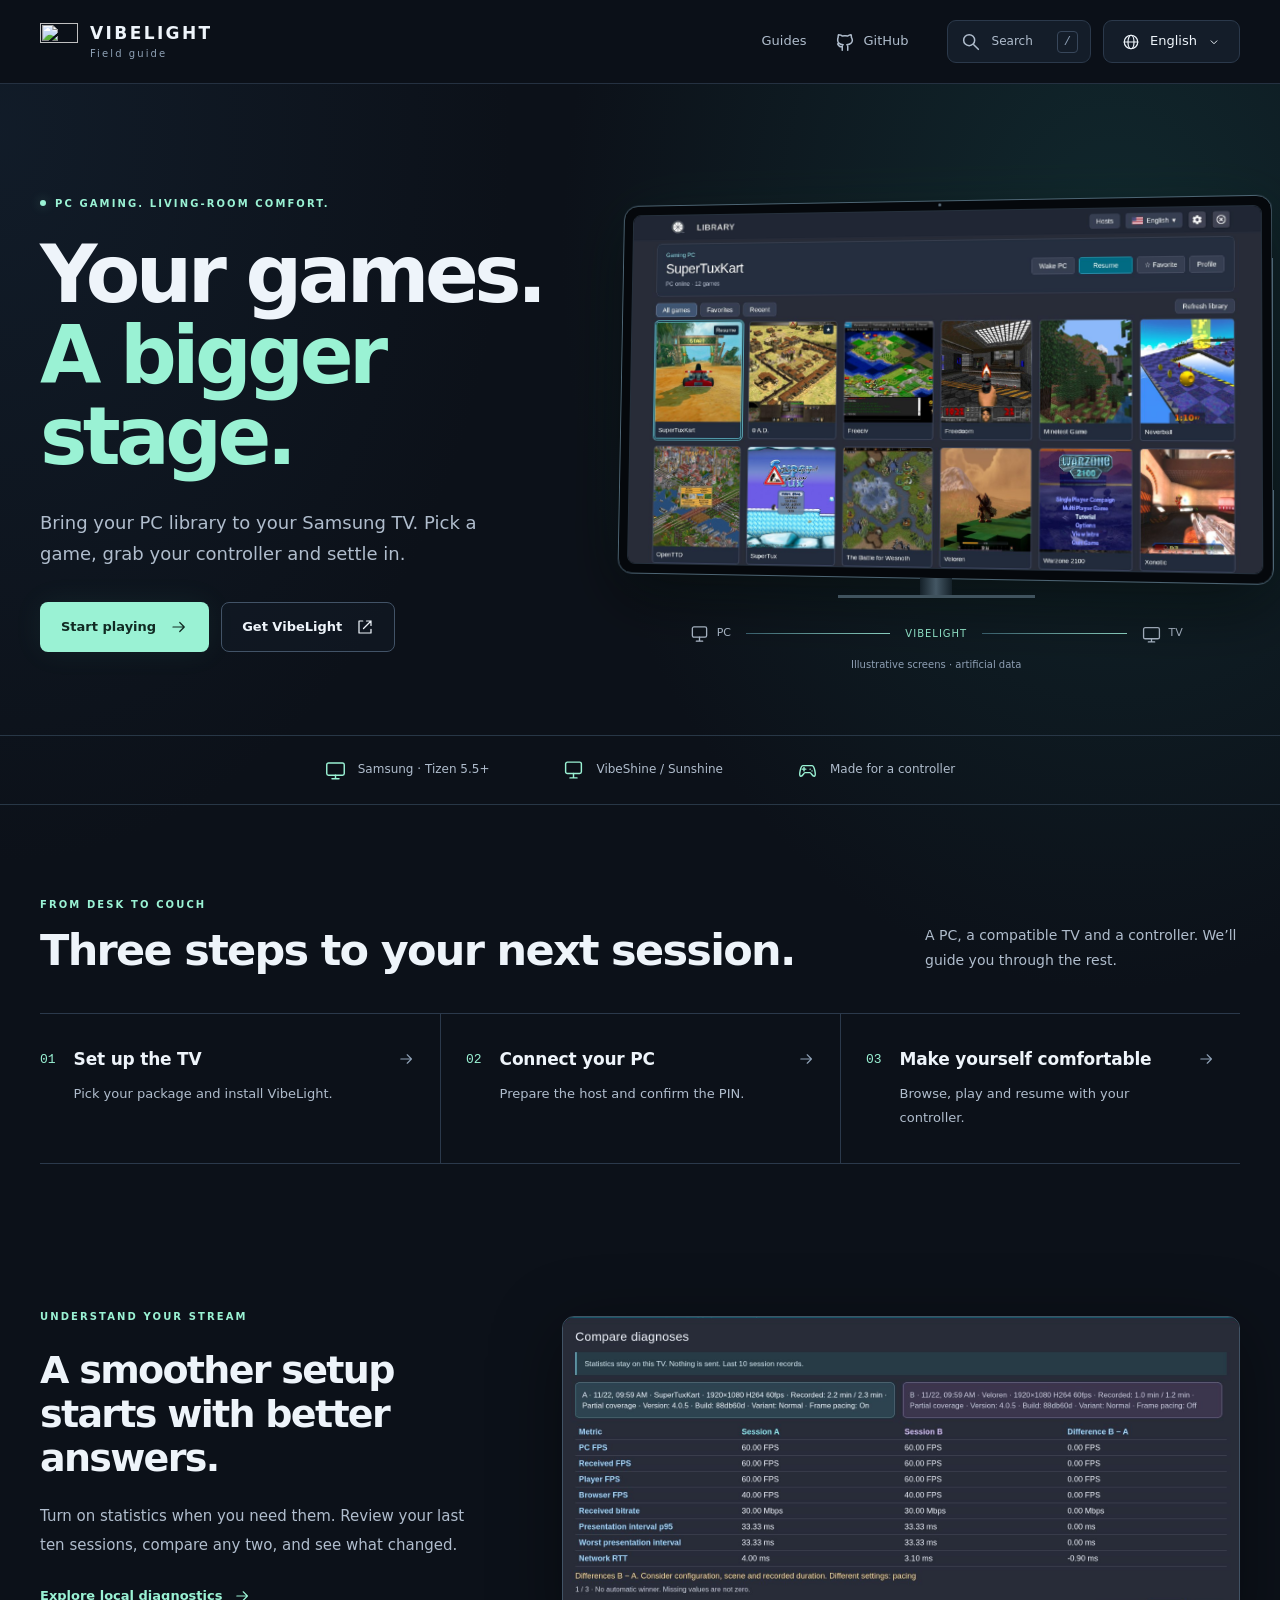
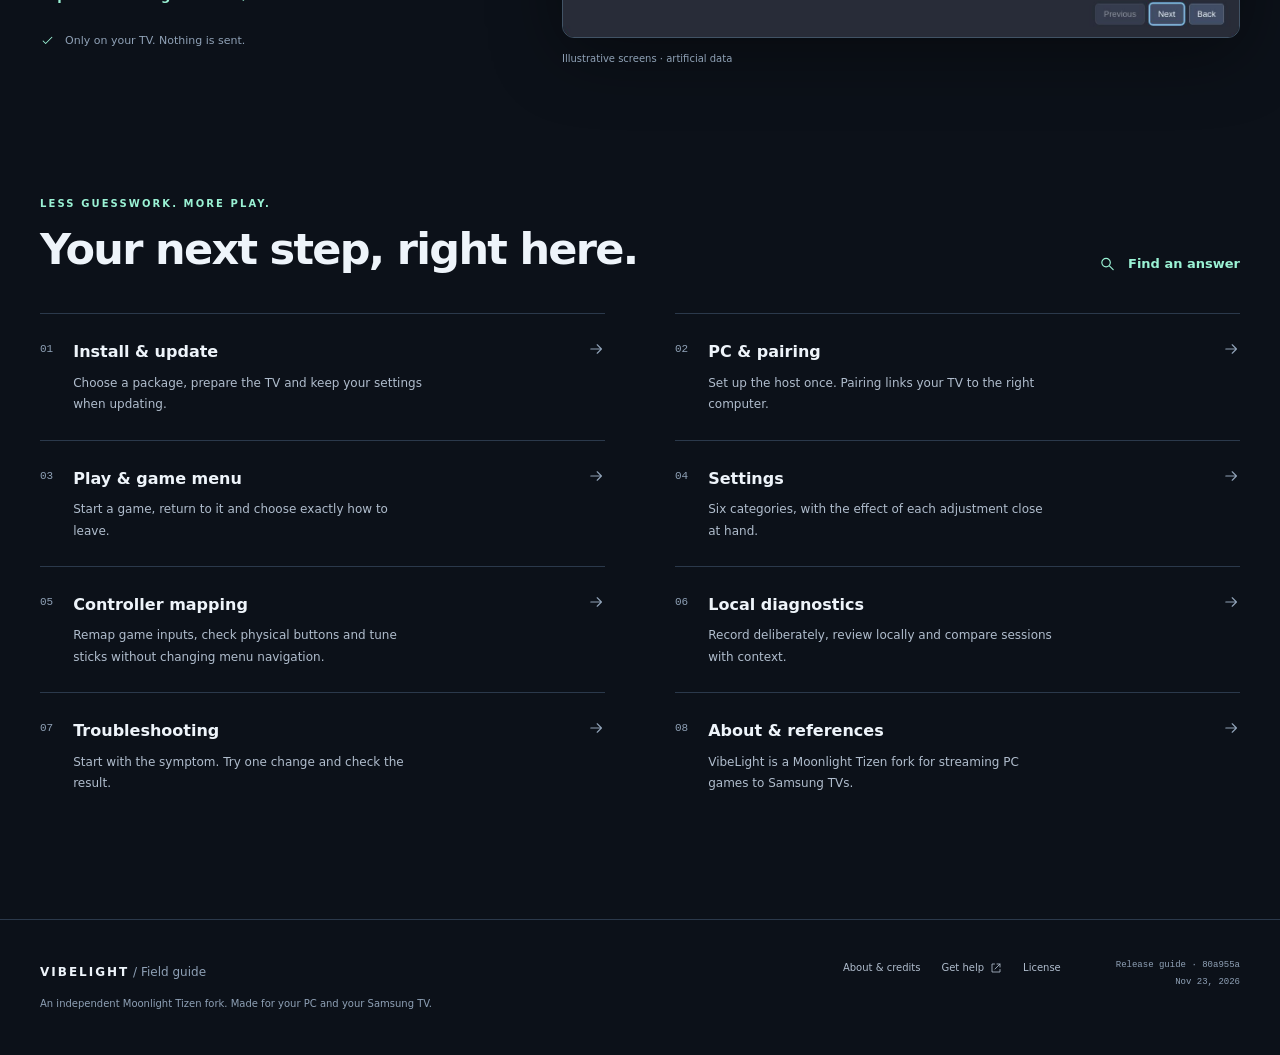
==== docs/index.html @ d56bb4a8 "Document resume after a drop and the library search for 4.0.7 Changelog, release notes (five bullets" ====
<!doctype html>
<html lang="en" data-locale="en" data-root="./">
<head>
<meta charset="utf-8"><meta name="viewport" content="width=device-width,initial-scale=1">
<title>VibeLight — PC games. A bigger stage.</title><meta name="description" content="Bring your PC games to your Samsung TV. Visual setup, settings and local diagnostics guides in English, Portuguese and Spanish.">
<meta name="theme-color" content="#0c1119"><meta property="og:type" content="website"><meta property="og:title" content="VibeLight — PC games. A bigger stage."><meta property="og:description" content="Bring your PC games to your Samsung TV. Visual setup, settings and local diagnostics guides in English, Portuguese and Spanish.">
<link rel="alternate" hreflang="en" href="./index.html"><link rel="alternate" hreflang="pt-BR" href="./pt-br/index.html"><link rel="alternate" hreflang="es" href="./es/index.html">
<link rel="icon" type="image/svg+xml" href="./images/vibelight-code-mark.svg"><link rel="stylesheet" href="./assets/guide.css">
<script defer src="./assets/guide-core.js"></script><script defer src="./assets/guide.js"></script>
</head>
<body>
<svg class="symbols" aria-hidden="true" xmlns="http://www.w3.org/2000/svg"><defs><symbol id="icon-arrow" viewBox="0 0 24 24"><path d="M4 12h15m-6-6 6 6-6 6"/></symbol><symbol id="icon-external" viewBox="0 0 24 24"><path d="M14 4h6v6m0-6L10 14M9 4H4v16h16v-5"/></symbol><symbol id="icon-search" viewBox="0 0 24 24"><circle cx="10" cy="10" r="6"/><path d="m15 15 5 5"/></symbol><symbol id="icon-globe" viewBox="0 0 24 24"><circle cx="12" cy="12" r="9"/><ellipse cx="12" cy="12" rx="4" ry="9"/><path d="M3 12h18"/></symbol><symbol id="icon-chevron" viewBox="0 0 24 24"><path d="m7 10 5 5 5-5"/></symbol><symbol id="icon-close" viewBox="0 0 24 24"><path d="m6 6 12 12M18 6 6 18"/></symbol><symbol id="icon-check" viewBox="0 0 24 24"><path d="m5 12 4 4L19 6"/></symbol><symbol id="icon-pc" viewBox="0 0 24 24"><rect x="3" y="3" width="18" height="13" rx="2"/><path d="M8 21h8m-4-5v5"/></symbol><symbol id="icon-controller" viewBox="0 0 24 24"><path d="M7 7h10c3 0 5 11 3 12-2 1-4-4-5-4H9c-1 0-3 5-5 4-2-1 0-12 3-12Z"/><path d="M6 11h4m-2-2v4m7-2h.1m2 2h.1"/></symbol><symbol id="icon-tv" viewBox="0 0 24 24"><rect x="2" y="4" width="20" height="14" rx="2"/><path d="M8 22h8m-4-4v4"/></symbol><symbol id="icon-chart" viewBox="0 0 24 24"><path d="M4 3v17h17M8 15l4-5 4 3 4-8"/></symbol><symbol id="icon-book" viewBox="0 0 24 24"><path d="M12 5v15M3 4c4-1 6 0 9 2 3-2 5-3 9-2v15c-4-1-6 0-9 2-3-2-5-3-9-2Z"/></symbol><symbol id="icon-github" viewBox="0 0 24 24"><path d="M9 21v-4c-3 1-4-1-5-3M15 21v-4c0-1-.3-2-1-2 4-.5 6-2 6-5 0-1-.4-2-1-3 0-1 0-2-.5-3-2 0-3 1-3.5 1.5-2-.5-4-.5-6 0C8 4 7 4 5 4c-.5 1-.5 2-.5 3C4 8 4 9 4 10c0 3 2 4.5 6 5-1 0-1 1-1 2"/></symbol></defs></svg><a class="skip-link" href="#content">Skip to content</a>
<header class="site-header"><div class="header-inner"><a class="brand" href="#home" aria-label="VibeLight · Home"><img src="./images/vibelight-code-mark.svg" width="38" height="38" alt=""><span>VIBELIGHT<small>Field guide</small></span></a><nav class="header-nav" aria-label="Main navigation"><a href="#install">Guides</a><a href="https://github.com/samirmartins/vibelight-tizen"><svg class="icon " aria-hidden="true"><use href="#icon-github"></use></svg>GitHub</a></nav><div class="header-tools"><button class="search-trigger" type="button" aria-label="Find an answer" aria-haspopup="dialog" aria-controls="search-dialog"><svg class="icon " aria-hidden="true"><use href="#icon-search"></use></svg><span>Search</span><kbd>/</kbd></button><details class="language-picker"><summary aria-label="Language: English"><svg class="icon " aria-hidden="true"><use href="#icon-globe"></use></svg><span>English</span><svg class="icon " aria-hidden="true"><use href="#icon-chevron"></use></svg></summary><nav aria-label="Language"><a href="./index.html?lang=en#home" data-language="en" lang="en" hreflang="en" aria-current="true"><span class="language-code">EN</span><span>English</span><svg class="icon " aria-hidden="true"><use href="#icon-check"></use></svg></a><a href="./pt-br/index.html?lang=pt-br#home" data-language="pt-br" lang="pt-BR" hreflang="pt-BR"><span class="language-code">PT-BR</span><span>Português (Brasil)</span></a><a href="./es/index.html?lang=es#home" data-language="es" lang="es" hreflang="es"><span class="language-code">ES</span><span>Español</span></a></nav></details></div></div></header>
<main id="content" tabindex="-1"><article id="home" class="landing" data-page data-label="Home"><section class="hero"><div class="hero-copy"><p class="eyebrow"><span class="status-dot"></span>PC GAMING. LIVING-ROOM COMFORT.</p><h1>Your games.<br><em>A bigger stage.</em></h1><p class="hero-lead">Bring your PC library to your Samsung TV. Pick a game, grab your controller and settle in.</p><div class="hero-actions"><a class="button primary" href="#install">Start playing<svg class="icon " aria-hidden="true"><use href="#icon-arrow"></use></svg></a><a class="button secondary" href="https://github.com/samirmartins/vibelight-tizen/releases/latest">Get VibeLight<svg class="icon " aria-hidden="true"><use href="#icon-external"></use></svg></a></div></div><figure class="hero-visual"><div class="tv-frame"><div class="tv-camera"></div><img src="./images/guide/en-library.jpg" width="1920" height="1080" fetchpriority="high" alt="VibeLight game library on a Samsung-style TV, with open-source games and artificial PC data."></div><div class="tv-stand"></div><div class="signal-path"><span><svg class="icon " aria-hidden="true"><use href="#icon-pc"></use></svg>PC</span><span class="signal-line"></span><span class="signal-app">VibeLight</span><span class="signal-line"></span><span><svg class="icon " aria-hidden="true"><use href="#icon-tv"></use></svg>TV</span></div><figcaption>Illustrative screens · artificial data</figcaption></figure></section><div class="compatibility-strip"><span><svg class="icon " aria-hidden="true"><use href="#icon-tv"></use></svg>Samsung · Tizen 5.5+</span><span><svg class="icon " aria-hidden="true"><use href="#icon-pc"></use></svg>VibeShine / Sunshine</span><span><svg class="icon " aria-hidden="true"><use href="#icon-controller"></use></svg>Made for a controller</span></div><section class="getting-started"><div class="section-heading"><div><p class="eyebrow">FROM DESK TO COUCH</p><h2>Three steps to your next session.</h2></div><p>A PC, a compatible TV and a controller. We’ll guide you through the rest.</p></div><div class="setup-steps"><a href="#install"><span class="big-no">01</span><div><h3>Set up the TV</h3><p>Pick your package and install VibeLight.</p></div><svg class="icon " aria-hidden="true"><use href="#icon-arrow"></use></svg></a><a href="#pair"><span class="big-no">02</span><div><h3>Connect your PC</h3><p>Prepare the host and confirm the PIN.</p></div><svg class="icon " aria-hidden="true"><use href="#icon-arrow"></use></svg></a><a href="#play"><span class="big-no">03</span><div><h3>Make yourself comfortable</h3><p>Browse, play and resume with your controller.</p></div><svg class="icon " aria-hidden="true"><use href="#icon-arrow"></use></svg></a></div></section><section class="diagnostics-feature"><div class="feature-copy"><p class="eyebrow">UNDERSTAND YOUR STREAM</p><h2>A smoother setup starts with better answers.</h2><p>Turn on statistics when you need them. Review your last ten sessions, compare any two, and see what changed.</p><a class="text-link" href="#diagnostics">Explore local diagnostics<svg class="icon " aria-hidden="true"><use href="#icon-arrow"></use></svg></a><p class="privacy-note"><svg class="icon " aria-hidden="true"><use href="#icon-check"></use></svg>Only on your TV. Nothing is sent.</p></div><figure><div class="feature-window"><img src="./images/guide/en-comparison.jpg" width="1540" height="728" loading="lazy" alt="Two artificial session records compared side by side in VibeLight."></div><figcaption>Illustrative screens · artificial data</figcaption></figure></section><section class="guide-directory"><div class="section-heading"><div><p class="eyebrow">LESS GUESSWORK. MORE PLAY.</p><h2>Your next step, right here.</h2></div><button class="text-link search-trigger" type="button"><svg class="icon " aria-hidden="true"><use href="#icon-search"></use></svg>Find an answer</button></div><div class="directory-grid"><a href="#install"><span>01</span><div><h3>Install &amp; update</h3><p>Choose a package, prepare the TV and keep your settings when updating.</p></div><svg class="icon " aria-hidden="true"><use href="#icon-arrow"></use></svg></a><a href="#pair"><span>02</span><div><h3>PC &amp; pairing</h3><p>Set up the host once. Pairing links your TV to the right computer.</p></div><svg class="icon " aria-hidden="true"><use href="#icon-arrow"></use></svg></a><a href="#play"><span>03</span><div><h3>Play &amp; game menu</h3><p>Start a game, return to it and choose exactly how to leave.</p></div><svg class="icon " aria-hidden="true"><use href="#icon-arrow"></use></svg></a><a href="#settings"><span>04</span><div><h3>Settings</h3><p>Six categories, with the effect of each adjustment close at hand.</p></div><svg class="icon " aria-hidden="true"><use href="#icon-arrow"></use></svg></a><a href="#controller-mapping"><span>05</span><div><h3>Controller mapping</h3><p>Remap game inputs, check physical buttons and tune sticks without changing menu navigation.</p></div><svg class="icon " aria-hidden="true"><use href="#icon-arrow"></use></svg></a><a href="#diagnostics"><span>06</span><div><h3>Local diagnostics</h3><p>Record deliberately, review locally and compare sessions with context.</p></div><svg class="icon " aria-hidden="true"><use href="#icon-arrow"></use></svg></a><a href="#troubleshooting"><span>07</span><div><h3>Troubleshooting</h3><p>Start with the symptom. Try one change and check the result.</p></div><svg class="icon " aria-hidden="true"><use href="#icon-arrow"></use></svg></a><a href="#about"><span>08</span><div><h3>About &amp; references</h3><p>VibeLight is a Moonlight Tizen fork for streaming PC games to Samsung TVs.</p></div><svg class="icon " aria-hidden="true"><use href="#icon-arrow"></use></svg></a></div></section></article>
<div class="guide-layout" id="guide-layout"><aside class="guide-sidebar"><a class="back-home" href="#home">← Home</a><p class="nav-label">Guides</p><nav aria-label="Guide chapters"><a href="#install" data-guide-link><span>01</span>Install &amp; update<svg class="icon " aria-hidden="true"><use href="#icon-arrow"></use></svg></a><a href="#pair" data-guide-link><span>02</span>PC &amp; pairing<svg class="icon " aria-hidden="true"><use href="#icon-arrow"></use></svg></a><a href="#play" data-guide-link><span>03</span>Play &amp; game menu<svg class="icon " aria-hidden="true"><use href="#icon-arrow"></use></svg></a><a href="#settings" data-guide-link><span>04</span>Settings<svg class="icon " aria-hidden="true"><use href="#icon-arrow"></use></svg></a><a href="#controller-mapping" data-guide-link><span>05</span>Controller mapping<svg class="icon " aria-hidden="true"><use href="#icon-arrow"></use></svg></a><a href="#diagnostics" data-guide-link><span>06</span>Local diagnostics<svg class="icon " aria-hidden="true"><use href="#icon-arrow"></use></svg></a><a href="#troubleshooting" data-guide-link><span>07</span>Troubleshooting<svg class="icon " aria-hidden="true"><use href="#icon-arrow"></use></svg></a><a href="#about" data-guide-link><span>08</span>About &amp; references<svg class="icon " aria-hidden="true"><use href="#icon-arrow"></use></svg></a></nav><div class="sidebar-note"><svg class="icon " aria-hidden="true"><use href="#icon-book"></use></svg><p>Short steps. Clear choices. Back to your game.</p></div></aside><div class="guide-content"><div class="guide-meta"><span class="preview-tag">v4.0.7 guide</span><span>Available release <a href="https://github.com/samirmartins/vibelight-tizen/releases/tag/v4.0.7">v4.0.7</a></span><span>Reviewed <time datetime="2026-11-23">Nov 23, 2026</time></span></div><p class="guide-version-note">This guide covers v4.0.7, including the settings, per-game statistics and ten-session history.</p><details class="mobile-contents"><summary>Browse the guides<svg class="icon " aria-hidden="true"><use href="#icon-chevron"></use></svg></summary><nav aria-label="Guide chapters"><a href="#install" data-guide-link><span>01</span>Install &amp; update<svg class="icon " aria-hidden="true"><use href="#icon-arrow"></use></svg></a><a href="#pair" data-guide-link><span>02</span>PC &amp; pairing<svg class="icon " aria-hidden="true"><use href="#icon-arrow"></use></svg></a><a href="#play" data-guide-link><span>03</span>Play &amp; game menu<svg class="icon " aria-hidden="true"><use href="#icon-arrow"></use></svg></a><a href="#settings" data-guide-link><span>04</span>Settings<svg class="icon " aria-hidden="true"><use href="#icon-arrow"></use></svg></a><a href="#controller-mapping" data-guide-link><span>05</span>Controller mapping<svg class="icon " aria-hidden="true"><use href="#icon-arrow"></use></svg></a><a href="#diagnostics" data-guide-link><span>06</span>Local diagnostics<svg class="icon " aria-hidden="true"><use href="#icon-arrow"></use></svg></a><a href="#troubleshooting" data-guide-link><span>07</span>Troubleshooting<svg class="icon " aria-hidden="true"><use href="#icon-arrow"></use></svg></a><a href="#about" data-guide-link><span>08</span>About &amp; references<svg class="icon " aria-hidden="true"><use href="#icon-arrow"></use></svg></a></nav></details><article id="install" data-page data-label="Install &amp; update"><div class="article-heading"><p class="eyebrow">01 / INSTALL &amp; UPDATE</p><h1>Your first game starts here.</h1><p class="article-lead">Choose a package, prepare the TV and keep your settings when updating.</p></div><section id="requirements" data-search data-keywords=""><h2>A quick equipment check<a class="heading-anchor" href="#requirements" aria-label="Link to this section">#</a></h2><p>You need a Samsung TV with Tizen 5.5 or later, a compatible controller and a PC running VibeShine or Sunshine. Use the same local network for initial setup.</p><div class="callout"><svg class="icon " aria-hidden="true"><use href="#icon-check"></use></svg><p>Start with 1080p · 60 FPS · H.264 · 30 Mbps. Adjust to your TV and connection.</p></div></section><section id="choose-package" data-search data-keywords=""><h2>Normal or ForceGM?<a class="heading-anchor" href="#choose-package" aria-label="Link to this section">#</a></h2><p>Start with Normal. Both packages run the same code and update the same installation; ForceGM changes the TV panel Game Mode request, not streaming quality.</p><div class="option-cards"><div><span class="option-index">01</span><h3>Normal · start here</h3><p>Use this for your first installation and whenever playback and controls already feel good. It leaves the panel mode to the TV; you can enable Game Mode manually if your TV offers it.</p></div><div><span class="option-index">02</span><h3>ForceGM · try if needed</h3><p>Try this if Normal feels delayed and the TV does not let you enable panel Game Mode for the app. It requests that mode; some TVs or firmware may ignore it. If it causes trouble or brings no benefit, return to Normal.</p></div></div><div class="callout"><svg class="icon " aria-hidden="true"><use href="#icon-check"></use></svg><p>ForceGM does not enable the separate ultra-low video latency setting. Leave that setting off for your first test.</p></div><div class="source-links"><a href="#video-latency">Understand ultra-low video latency<svg class="icon " aria-hidden="true"><use href="#icon-arrow"></use></svg></a></div></section><section id="install-tv" data-search data-keywords=""><h2>Install on your Samsung TV<a class="heading-anchor" href="#install-tv" aria-label="Link to this section">#</a></h2><ol class="steps"><li><span class="step-no">1</span><p>Download a VibeLight .wgt from Releases and <a href="https://github.com/Apps2Samsung/Apps2Samsung">Apps2Samsung</a> from its official project.</p></li><li><span class="step-no">2</span><p>In TV Apps / App Settings, enter 12345, enable Developer Mode, enter the installer device’s IP and restart the TV. Menus vary by model.</p></li><li><span class="step-no">3</span><p>Open <a href="https://github.com/Apps2Samsung/Apps2Samsung">Apps2Samsung</a>, choose the TV and select your .wgt. Follow its signing and installation prompts.</p></li></ol><div class="setup-illustration" role="img" aria-label="Developer Mode. Select .wgt → Install. Prepare the TV. Install your package"><div class="mini-tv"><div class="mini-tv-top">TV · APPS</div><div class="numeric-code">1 2 3 4 5</div><div class="illustration-line"><span>Developer Mode</span><span class="on-pill">ON</span></div></div><div class="connector"><svg class="icon " aria-hidden="true"><use href="#icon-arrow"></use></svg></div><div class="mini-installer"><div class="mini-tv-top">APPS2SAMSUNG</div><div class="package-file">.wgt</div><div class="install-action">Select .wgt → Install<svg class="icon " aria-hidden="true"><use href="#icon-arrow"></use></svg></div></div><div class="illustration-key"><span><b>1</b>Prepare the TV</span><span><b>2</b>Install your package</span></div></div><p class="caption">Setup diagram, not a Samsung or <a href="https://github.com/Apps2Samsung/Apps2Samsung">Apps2Samsung</a> screenshot. Follow the controls shown by your version.</p><div class="source-links"><a href="https://github.com/samirmartins/vibelight-tizen/releases/latest">VibeLight downloads<svg class="icon " aria-hidden="true"><use href="#icon-external"></use></svg></a><a href="https://github.com/Apps2Samsung/Apps2Samsung">Apps2Samsung<svg class="icon " aria-hidden="true"><use href="#icon-external"></use></svg></a><a href="https://developer.samsung.com/smarttv/develop/getting-started/using-sdk/tv-device.html">Samsung: Developer Mode<svg class="icon " aria-hidden="true"><use href="#icon-external"></use></svg></a></div></section><section id="update" data-search data-keywords=""><h2>Update without starting over<a class="heading-anchor" href="#update" aria-label="Link to this section">#</a></h2><p>Reuse your signing profile and author certificate. Avoid uninstalling the app or regenerating your certificate. Review any installer prompt that proposes removing the existing app.</p><div class="callout"><svg class="icon " aria-hidden="true"><use href="#icon-check"></use></svg><p>Uninstalling can erase pairing, preferences and local records. Normal and ForceGM update the same installation when the signature is compatible.</p></div><div class="source-links"><a href="https://developer.samsung.com/smarttv/develop/getting-started/setting-up-sdk/creating-certificates.html">Samsung: signing and updates<svg class="icon " aria-hidden="true"><use href="#icon-external"></use></svg></a></div></section><section id="tizen-studio" data-search data-keywords=""><h2>Prefer Tizen Studio?<a class="heading-anchor" href="#tizen-studio" aria-label="Link to this section">#</a></h2><p>Install TV Extensions and Samsung Certificate Extension. Connect the TV in Device Manager and allow app installation. Import the WGT, use a Samsung profile covering the TV’s DUID, then repackage/sign and run it. Reuse the existing author certificate for updates.</p><div class="source-links"><a href="https://developer.samsung.com/smarttv/develop/getting-started/using-sdk/tv-device.html">Samsung: connect a TV<svg class="icon " aria-hidden="true"><use href="#icon-external"></use></svg></a></div></section><nav class="chapter-nav" aria-label="Guide chapters"><a href="#home"><small>Previous</small>Home</a><a href="#pair"><small>Next</small>PC &amp; pairing<svg class="icon " aria-hidden="true"><use href="#icon-arrow"></use></svg></a></nav></article><article id="pair" data-page data-label="PC &amp; pairing"><div class="article-heading"><p class="eyebrow">02 / PC &amp; PAIRING</p><h1>Let the TV find your PC.</h1><p class="article-lead">Set up the host once. Pairing links your TV to the right computer.</p></div><section id="prepare-host" data-search data-keywords=""><h2>Prepare VibeShine or Sunshine<a class="heading-anchor" href="#prepare-host" aria-label="Link to this section">#</a></h2><p>VibeShine or Sunshine runs on the gaming PC, sends picture and sound to the TV, and receives your controller commands. Choose one host; keep only one running on that PC.</p><ol class="steps"><li><span class="step-no">1</span><p>Download the installer for your operating system from <a href="https://github.com/Nonary/vibeshine/releases/latest">VibeShine releases</a> or <a href="https://github.com/LizardByte/Sunshine/releases/latest">Sunshine releases</a>. Install it, including the controller components requested by that version, and open it.</p></li><li><span class="step-no">2</span><p>Open the host’s web interface from its tray icon or startup message. Create the administrator account if prompted. Sunshine normally uses https://localhost:47990 on the PC; VibeShine’s menu names and address may vary by version.</p></li><li><span class="step-no">3</span><p>Complete the capture and input setup offered by the host. Choose the display you want to stream, check the audio output, and resolve any capture, encoder or controller warnings before pairing. Start with the host’s default encoder settings.</p></li><li><span class="step-no">4</span><p>In Applications or the game-library page, add a game or launcher. Use Desktop for a simple first test if it is available. Save changes and keep the host running, with the PC awake.</p></li><li><span class="step-no">5</span><p>Keep the TV and PC on the same local network and allow the host through the firewall on your private network. Leave the web interface open: its PIN/pairing page is where you will enter the code shown by VibeLight.</p></li></ol><div class="callout"><svg class="icon " aria-hidden="true"><use href="#icon-check"></use></svg><p>Ready? The host opens without setup errors, your display is available, and a game or Desktop appears in its library. Now pair the TV.</p></div><div class="source-links"><a href="https://github.com/Nonary/vibeshine">VibeShine · official project and setup<svg class="icon " aria-hidden="true"><use href="#icon-external"></use></svg></a><a href="https://docs.lizardbyte.dev/projects/sunshine/latest/md_docs_2getting__started.html">Sunshine · official getting started guide<svg class="icon " aria-hidden="true"><use href="#icon-external"></use></svg></a><a href="#pair-pin">Next: confirm the PIN<svg class="icon " aria-hidden="true"><use href="#icon-arrow"></use></svg></a></div></section><section id="pair-pin" data-search data-keywords="pair pairing connection pin"><h2>Confirm the PIN<a class="heading-anchor" href="#pair-pin" aria-label="Link to this section">#</a></h2><ol class="steps"><li><span class="step-no">1</span><p>Open VibeLight and select the PC. If it is missing, use Add PC and enter the computer’s local IP.</p></li><li><span class="step-no">2</span><p>Enter the PIN shown on the TV into the PIN page of the host’s web interface.</p></li><li><span class="step-no">3</span><p>Wait for pairing to finish, then open your game library.</p></li></ol><figure class="guide-figure"><a class="image-shell" href="./images/guide/en-pair.jpg" target="_blank" rel="noopener" aria-label="View full size ↗"><img src="./images/guide/en-pair.jpg" width="666" height="495" loading="lazy" alt="Pairing screen with a demonstration PIN. Never share your real PIN or network details."></a><figcaption>Pairing screen with a demonstration PIN. Never share your real PIN or network details. <a href="./images/guide/en-pair.jpg" target="_blank" rel="noopener">View full size ↗</a></figcaption></figure><ol class="annotations"><li><b>01</b><span>Read the PIN on the TV.</span></li><li><b>02</b><span>Enter it on the PC, in the host’s PIN page — not in the installer.</span></li></ol></section><section id="wake-pc" data-search data-keywords=""><h2>Wake the PC<a class="heading-anchor" href="#wake-pc" aria-label="Link to this section">#</a></h2><p>Wake-on-LAN sends a wake packet over your local network. Set it up once while the PC is on; a successful send means the packet left the TV, not that the PC has finished waking.</p><ol class="steps"><li><span class="step-no">1</span><p>Connect the PC by Ethernet to the same local network as the TV. In its BIOS/UEFI, enable Wake-on-LAN, PME or Power on by PCI-E; the name depends on the motherboard.</p></li><li><span class="step-no">2</span><p>In the operating system’s network-adapter settings, enable waking by Magic Packet where supported. Find the physical Ethernet adapter’s MAC address; on Windows, ipconfig /all shows it as Physical Address. Do not use a VPN or virtual adapter’s address.</p></li><li><span class="step-no">3</span><p>In VibeLight, open the PC menu → Wake PC. Check the detected MAC or enter the physical adapter’s address, then use Save MAC. You can also use Wake PC in the library.</p></li><li><span class="step-no">4</span><p>Put the PC to sleep and select Wake PC on the TV. Wait for the PC and host to start, then refresh the library and select Play. Sending the packet from the Wake PC button does not launch a game; to wake the PC and start a game in one step, use Play while the PC is off (see Turn the PC on and play).</p></li></ol><div class="callout"><svg class="icon " aria-hidden="true"><use href="#icon-check"></use></svg><p>Test from sleep first. Waking over Wi-Fi or after shutdown depends on the PC, adapter and power settings; the network adapter must remain powered.</p></div><div class="source-links"><a href="#fix-network">PC missing after waking?<svg class="icon " aria-hidden="true"><use href="#icon-arrow"></use></svg></a></div></section><nav class="chapter-nav" aria-label="Guide chapters"><a href="#install"><small>Previous</small>Install &amp; update</a><a href="#play"><small>Next</small>Play &amp; game menu<svg class="icon " aria-hidden="true"><use href="#icon-arrow"></use></svg></a></nav></article><article id="play" data-page data-label="Play &amp; game menu"><div class="article-heading"><p class="eyebrow">03 / PLAY &amp; GAME MENU</p><h1>Everything within reach.</h1><p class="article-lead">Start a game, return to it and choose exactly how to leave.</p></div><section id="start-session" data-search data-keywords=""><h2>Play or resume<a class="heading-anchor" href="#start-session" aria-label="Link to this section">#</a></h2><p>Connect the controller to the TV, choose a game and select Play. Resume reconnects to the running app. The connection view shows its current stage; Cancel stops the attempt.</p></section><section id="game-menu" data-search data-keywords=""><h2>Open the in-game menu<a class="heading-anchor" href="#game-menu" aria-label="Link to this section">#</a></h2><p>Press Guide/Home on the gamepad. From this menu you can return to the game, adjust volume, show statistics, send shortcuts or typed text to the PC, disconnect or close the game on the PC.</p><div class="callout"><svg class="icon " aria-hidden="true"><use href="#icon-check"></use></svg><p>Closing the game may lose unsaved progress. Leaving through Smart Hub disconnects locally; reopen VibeLight and Resume to reconnect.</p></div><figure class="guide-figure"><a class="image-shell" href="./images/guide/en-menu.jpg" target="_blank" rel="noopener" aria-label="View full size ↗"><img src="./images/guide/en-menu.jpg" width="872" height="748" loading="lazy" alt="The real menu rendered locally over an open-source game illustration."></a><figcaption>The real menu rendered locally over an open-source game illustration. <a href="./images/guide/en-menu.jpg" target="_blank" rel="noopener">View full size ↗</a></figcaption></figure><ol class="annotations"><li><b>01</b><span>Resume closes this menu and returns to the game.</span></li><li><b>02</b><span>Statistics starts a local record for this session.</span></li><li><b>03</b><span>Disconnect keeps the game on the PC; End game on PC requests closure and asks for confirmation.</span></li></ol></section><section id="game-shortcuts" data-search data-keywords="shortcut atalho esc alt tab win desktop keyboard"><h2>Send shortcuts to the PC<a class="heading-anchor" href="#game-shortcuts" aria-label="Link to this section">#</a></h2><p>In the in-game menu choose Shortcuts. Esc, Alt+Tab, Win, Win+D, Alt+Enter and Enter are sent to the PC and the menu closes so you see the result at once.</p><p>Up and down move one row, left and right move one item, and Back returns to the menu. No key stays pressed after sending.</p><figure class="guide-figure"><a class="image-shell" href="./images/guide/en-shortcuts.jpg" target="_blank" rel="noopener" aria-label="View full size ↗"><img src="./images/guide/en-shortcuts.jpg" width="872" height="413" loading="lazy" alt="Shortcuts grid in the stream menu."></a><figcaption>Shortcuts grid in the stream menu. <a href="./images/guide/en-shortcuts.jpg" target="_blank" rel="noopener">View full size ↗</a></figcaption></figure></section><section id="type-text" data-search data-keywords="type text keyboard accent send password note"><h2>Type text on the PC<a class="heading-anchor" href="#type-text" aria-label="Link to this section">#</a></h2><p>In the in-game menu choose Type text. Press OK on the field to open the TV keyboard, type, then choose Send. Accents, symbols and emoji arrive as text on the PC, up to 256 characters at a time.</p><p>Up and down switch between the field and the Send and Back buttons; left and right switch between Send and Back. The text is forgotten when you leave. It never uses the game keyboard.</p><figure class="guide-figure"><a class="image-shell" href="./images/guide/en-text.jpg" target="_blank" rel="noopener" aria-label="View full size ↗"><img src="./images/guide/en-text.jpg" width="872" height="337" loading="lazy" alt="Type text with the keyboard on the TV. Text is illustrative."></a><figcaption>Type text with the keyboard on the TV. Text is illustrative. <a href="./images/guide/en-text.jpg" target="_blank" rel="noopener">View full size ↗</a></figcaption></figure></section><section id="refresh-library" data-search data-keywords=""><h2>New game missing?<a class="heading-anchor" href="#refresh-library" aria-label="Link to this section">#</a></h2><p>Refresh library asks the PC for the game list again. It does not restart VibeLight. To reopen the whole app, use General &amp; about → Restart app.</p></section><section id="library-navigation" data-search data-keywords="library navigation remote focus arrows rows"><h2>Move through the library with the remote<a class="heading-anchor" href="#library-navigation" aria-label="Link to this section">#</a></h2><p>Up and down move between the rows of the library: the top buttons, the PC actions (Wake PC, Play, Favorite, Profile), the filters and the games. Left and right move along a row and stop at its ends. From the first row of games, up goes to the filter nearest to that game.</p></section><section id="wake-and-play" data-search data-keywords="wake on lan play off ask setting library"><h2>Turn the PC on and play<a class="heading-anchor" href="#wake-and-play" aria-label="Link to this section">#</a></h2><p>Press Play on a PC that is off and VibeLight offers to turn it on: Wake PC and play sends the wake packet and starts the game when the PC answers; Just try to play starts as before. Choose what Play does under Settings → Host Settings → When the PC is off (Ask, Wake and play or Just try to play). It only works if the PC is set up for Wake-on-LAN, as described in Wake the PC.</p></section><section id="library-search" data-search data-keywords="library search find game name filter keyboard"><h2>Search the library<a class="heading-anchor" href="#library-search" aria-label="Link to this section">#</a></h2><p>On the filter row, choose Search and type part of a game’s name. The list narrows with every letter, ignoring capital letters and accents, and only looks inside the filter you are in (All games, Favorites or Recent). Clear, or Back, empties the search and closes it; a new visit to the library starts without a search.</p></section><section id="resume-on-drop" data-search data-keywords="resume reconnect connection drop network lost settings advanced"><h2>Resume after a connection drop<a class="heading-anchor" href="#resume-on-drop" aria-label="Link to this section">#</a></h2><p>If the network or the video fails during a game, VibeLight resumes the same game on its own, up to 3 times in a row, once the PC confirms that the game is still running. Turn it off under Settings → Advanced → During the game → Resume after a connection drop. Leaving the game from the menu, or an error reported by the PC itself, never resumes.</p></section><nav class="chapter-nav" aria-label="Guide chapters"><a href="#pair"><small>Previous</small>PC &amp; pairing</a><a href="#settings"><small>Next</small>Settings<svg class="icon " aria-hidden="true"><use href="#icon-arrow"></use></svg></a></nav></article><article id="settings" data-page data-label="Settings"><div class="article-heading"><p class="eyebrow">04 / SETTINGS</p><h1>Tune what matters.</h1><p class="article-lead">Six categories, with the effect of each adjustment close at hand.</p></div><section id="picture-sound" data-search data-keywords=""><h2>Find the right category<a class="heading-anchor" href="#picture-sound" aria-label="Link to this section">#</a></h2><p>Picture: resolution, FPS, bitrate, codec, HDR, color range, frame pacing and ultra-low latency. Sound: channels, adaptive buffer ceiling and playback on the PC.</p><p>Controls: mapping, tests, sticks, triggers, rumble and mouse. PCs &amp; library: address input, host resolution, ordering and PC removal. Diagnosis: warnings and saved records. General &amp; about: language, menu sounds, help, restart and restore defaults.</p><p>General &amp; about → System information shows the app version, Normal/ForceGM variant and build identifier. Unavailable means the package has no valid build metadata.</p><p>General &amp; about → Guide and help shows a QR code and readable address for opening this guide on your phone. Choose the language on the site. Controls on this TV opens the bundled navigation reference without internet.</p><figure class="guide-figure"><a class="image-shell" href="./images/guide/en-picture.jpg" target="_blank" rel="noopener" aria-label="View full size ↗"><img src="./images/guide/en-picture.jpg" width="1920" height="1080" loading="lazy" alt="Picture settings in the current source. Values are illustrative."></a><figcaption>Picture settings in the current source. Values are illustrative. <a href="./images/guide/en-picture.jpg" target="_blank" rel="noopener">View full size ↗</a></figcaption></figure></section><section id="high-refresh" data-search data-keywords="120 fps frame rate experimental high refresh 120hz"><h2>Experimental 120 FPS<a class="heading-anchor" href="#high-refresh" aria-label="Link to this section">#</a></h2><p>Settings → Picture offers 120 FPS, marked Experimental, only when the TV display is measured near 120 Hz. It is never offered or used on a 60 Hz display, and a saved 120 starts at 60 there. If a 120 FPS start does not finish, the next launch of the app goes back to 60 FPS once.</p><p>The measurement happens when the app opens, so the option may appear a few seconds later. Whether the picture really runs at 120 depends on the TV and the PC.</p></section><section id="stream-profiles" data-search data-keywords="profile perfil per game per pc resolution bitrate hdr codec override"><h2>Profiles for a PC or a game<a class="heading-anchor" href="#stream-profiles" aria-label="Link to this section">#</a></h2><p>A profile changes only the fields it contains: resolution, frame rate, bitrate, codec, HDR and sound. Everything else follows Settings. Priority is the game profile, then the PC profile, then Settings, field by field.</p><p>For a game, open the library, choose the game and press Profile. For a PC, open the PC card menu and choose Profile. Fields left on Default keep following Settings. Save applies from the next stream; Remove profile goes back to Settings.</p><p>HDR needs HEVC or AV1: saving HDR with H.264 is refused, and a session that would start HDR with H.264 starts in SDR and says so. The start message shows the origin, such as Game profile: 720p · 25 Mbps.</p><p>Settings → PCs &amp; library → Remove all profiles removes every PC and game profile. Settings and PC pairings are kept.</p><figure class="guide-figure"><a class="image-shell" href="./images/guide/en-profile.jpg" target="_blank" rel="noopener" aria-label="View full size ↗"><img src="./images/guide/en-profile.jpg" width="438" height="394" loading="lazy" alt="Game profile popup over the library. Values are illustrative."></a><figcaption>Game profile popup over the library. Values are illustrative. <a href="./images/guide/en-profile.jpg" target="_blank" rel="noopener">View full size ↗</a></figcaption></figure></section><section id="bitrate-defaults" data-search data-keywords="bitrate mbps default resolution table 1080p 4k"><h2>Default bitrate for each resolution<a class="heading-anchor" href="#bitrate-defaults" aria-label="Link to this section">#</a></h2><p>Choosing a resolution also sets a bitrate for 30 and 60 FPS. At 30 FPS: 480p 4, 720p 10, 1080p 20, 1440p 40, 4K 60 Mbps. At 60 FPS: 480p 6, 720p 15, 1080p 30, 1440p 50, 4K 80 Mbps.</p><p>Restore defaults selects 1080p, 60 FPS and 30 Mbps. You can change the bitrate afterwards in steps of 0.5 Mbps; changing resolution later suggests the table value again.</p></section><section id="video-latency" data-search data-keywords="lag latency game mode forcegm pacing h264"><h2>Ultra-low latency and ForceGM<a class="heading-anchor" href="#video-latency" aria-label="Link to this section">#</a></h2><p>Ultra-low video latency selects a player mode that disables TV image enhancements to reduce delay. It is independent of ForceGM and remains off by default. Some TVs/system versions may be unstable; Tizen 9 has a history of black screens or freezing.</p><p>Frame pacing can improve motion regularity and add latency. Keep the setting that works for your TV.</p><div class="source-links"><a href="#choose-package">Choose Normal or ForceGM<svg class="icon " aria-hidden="true"><use href="#icon-arrow"></use></svg></a></div></section><section id="audio-buffer" data-search data-keywords="audio sound buffer jitter crackling"><h2>Why not choose the smallest audio buffer?<a class="heading-anchor" href="#audio-buffer" aria-label="Link to this section">#</a></h2><p>The setting is an adaptive ceiling, not a fixed delay. Audio normally starts around 20 ms and increases its margin after underruns. A smaller ceiling can cause gaps or crackling without improving a session that is already stable.</p><div class="callout"><svg class="icon " aria-hidden="true"><use href="#icon-check"></use></svg><p>Change one setting at a time. Compare similar scenes and recording durations.</p></div></section><section id="controls" data-search data-keywords=""><h2>Make the controller yours<a class="heading-anchor" href="#controls" aria-label="Link to this section">#</a></h2><p>Use Controls to map buttons, test inputs and adjust sticks or triggers. Open Analog tuning inside the mapping editor to adjust sticks and triggers. Menu sounds live in General &amp; about; they stop before streaming.</p><div class="source-links"><a href="#controller-mapping">Open the controller mapping guide<svg class="icon " aria-hidden="true"><use href="#icon-arrow"></use></svg></a></div></section><nav class="chapter-nav" aria-label="Guide chapters"><a href="#play"><small>Previous</small>Play &amp; game menu</a><a href="#controller-mapping"><small>Next</small>Controller mapping<svg class="icon " aria-hidden="true"><use href="#icon-arrow"></use></svg></a></nav></article><article id="controller-mapping" data-page data-label="Controller mapping"><div class="article-heading"><p class="eyebrow">05 / CONTROLLER MAPPING</p><h1>Your buttons. Your layout.</h1><p class="article-lead">Remap game inputs, check physical buttons and tune sticks without changing menu navigation.</p></div><section id="mapping-start" data-search data-keywords=""><h2>Open the right controller profile<a class="heading-anchor" href="#mapping-start" aria-label="Link to this section">#</a></h2><p>Connect the controller to the TV, then open Settings → Controls → Controller mapping outside a game. Choose Xbox, PlayStation or Switch to match your controller. Each family has its own saved layout.</p><figure class="guide-figure"><a class="image-shell" href="./images/guide/en-mapping.jpg" target="_blank" rel="noopener" aria-label="View full size ↗"><img src="./images/guide/en-mapping.jpg" width="1576" height="803" loading="lazy" alt="Controller mapping editor showing the family tabs, physical buttons, game input, test and save controls."></a><figcaption>Current mapping editor with an illustrative Xbox A ↔ B swap. <a href="./images/guide/en-mapping.jpg" target="_blank" rel="noopener">View full size ↗</a></figcaption></figure></section><section id="mapping-buttons" data-search data-keywords=""><h2>Change what a button sends<a class="heading-anchor" href="#mapping-buttons" aria-label="Link to this section">#</a></h2><ol class="steps"><li><span class="step-no">1</span><p>Select the physical button in the controller diagram or button grid, then choose Change.</p></li><li><span class="step-no">2</span><p>Choose the game input it should send. For example, assign physical B to A; the previous assignment is swapped, keeping each input assigned once. Triggers can swap only with triggers.</p></li><li><span class="step-no">3</span><p>Review the swaps shown in the editor and choose Save. Cancel leaves the previously saved layout unchanged. Start or resume a stream to use the saved settings.</p></li></ol><div class="callout"><svg class="icon " aria-hidden="true"><use href="#icon-check"></use></svg><p>The layout affects game input. VibeLight menu navigation keeps the original buttons, so remapping does not change how you confirm or go back.</p></div></section><section id="mapping-test" data-search data-keywords=""><h2>Test buttons and recover a layout<a class="heading-anchor" href="#mapping-test" aria-label="Link to this section">#</a></h2><p>Choose Test buttons and press the controller’s physical buttons to see them light up. This checks which button the TV receives; it is not a live game test of the remap.</p><p>Choose Stop test, or hold Guide / PS / Home for three seconds to leave the test. To undo customizations, choose Restore layout and then Save; this resets the selected family’s button assignments and analog tuning.</p></section><section id="mapping-analog" data-search data-keywords=""><h2>Tune sticks and triggers only when needed<a class="heading-anchor" href="#mapping-analog" aria-label="Link to this section">#</a></h2><p>Open Settings → Controls → Controller mapping, then Analog tuning. Enable tuning to adjust deadzone, response curve, axis inversion, stick swap and trigger threshold for that family.</p><p>If a stick drifts while untouched, try a small deadzone; a larger value ignores more of its initial movement. Change one setting at a time, save and check the result in the next stream.</p><div class="source-links"><a href="#controls">Return to settings<svg class="icon " aria-hidden="true"><use href="#icon-arrow"></use></svg></a><a href="#game-menu">Open the in-game menu<svg class="icon " aria-hidden="true"><use href="#icon-arrow"></use></svg></a></div></section><nav class="chapter-nav" aria-label="Guide chapters"><a href="#settings"><small>Previous</small>Settings</a><a href="#diagnostics"><small>Next</small>Local diagnostics<svg class="icon " aria-hidden="true"><use href="#icon-arrow"></use></svg></a></nav></article><article id="diagnostics" data-page data-label="Local diagnostics"><div class="article-heading"><p class="eyebrow">06 / LOCAL DIAGNOSTICS</p><h1>Good questions. Useful numbers.</h1><p class="article-lead">Record deliberately, review locally and compare sessions with context.</p></div><section id="record-session" data-search data-keywords=""><h2>Start only when you choose<a class="heading-anchor" href="#record-session" aria-label="Link to this section">#</a></h2><ol class="steps"><li><span class="step-no">1</span><p>During a game, open the gamepad menu and enable Statistics. Recording starts then.</p></li><li><span class="step-no">2</span><p>Hide the numbers whenever you like. The same session keeps recording until you leave.</p></li><li><span class="step-no">3</span><p>After leaving, open Settings → Diagnosis → Last diagnosis.</p></li></ol><div class="callout"><svg class="icon " aria-hidden="true"><use href="#icon-check"></use></svg><p>Statistics stay on this TV. Nothing is sent. A new session starts inactive; without activation in that game, nothing is recorded.</p></div></section><section id="diagnostic-history" data-search data-keywords=""><h2>Your last ten session records<a class="heading-anchor" href="#diagnostic-history" aria-label="Link to this section">#</a></h2><p>History &amp; comparison keeps the latest ten saved sessions. Saving the eleventh removes the oldest. A session without activation does not replace previous records. Late activation is marked as partial coverage.</p><p>To delete one record, open it and choose Delete diagnosis. Confirm to remove only that record, or Cancel to keep it. The other saved diagnoses remain available.</p><figure class="guide-figure"><a class="image-shell" href="./images/guide/en-history.jpg" target="_blank" rel="noopener" aria-label="View full size ↗"><img src="./images/guide/en-history.jpg" width="1540" height="818" loading="lazy" alt="Ten artificial session records. A and B mark the selected pair."></a><figcaption>Ten artificial session records. A and B mark the selected pair. <a href="./images/guide/en-history.jpg" target="_blank" rel="noopener">View full size ↗</a></figcaption></figure><ol class="annotations"><li><b>01</b><span>Select any two distinct records with OK; select again to deselect.</span></li><li><b>02</b><span>A third record never replaces a selection silently. Deselect one first.</span></li></ol></section><section id="compare" data-search data-keywords=""><h2>Compare A and B<a class="heading-anchor" href="#compare" aria-label="Link to this section">#</a></h2><p>Choose Compare 2 records. The columns show each session and the difference B − A, with units and the values of settings that differ. Back preserves your selection and returns to the previous row.</p><figure class="guide-figure"><a class="image-shell" href="./images/guide/en-comparison.jpg" target="_blank" rel="noopener" aria-label="View full size ↗"><img src="./images/guide/en-comparison.jpg" width="1540" height="728" loading="lazy" alt="Side-by-side comparison. Numbers are illustrative, not TV test results."></a><figcaption>Side-by-side comparison. Numbers are illustrative, not TV test results. <a href="./images/guide/en-comparison.jpg" target="_blank" rel="noopener">View full size ↗</a></figcaption></figure><ol class="annotations"><li><b>01</b><span>Check configuration, scene and recording duration before comparing.</span></li><li><b>02</b><span>Event rates use the time actually measured; counts and denominators remain visible.</span></li><li><b>03</b><span>There is no automatic winner. Missing data is unavailable, never a healthy zero.</span></li></ol></section><section id="diagnosis-hints" data-search data-keywords="diagnosis hints suggestions loss jitter audio dica sugestao"><h2>Suggestions after a session<a class="heading-anchor" href="#diagnosis-hints" aria-label="Link to this section">#</a></h2><p>When you open Last diagnosis, a saved session of at least two minutes can show suggestions: frame gaps, network latency variation, audio underruns, discarded frames or slow host processing, each with what often helps and what it costs.</p><p>The rules are fixed and use only the records already saved on this TV. Nothing is sent, collected or changed automatically, and nothing runs during a stream. With two sessions of the same game, Compare can also point to bitrate when only the higher one had gaps. Wording says what often helps, never a certain cause.</p><figure class="guide-figure"><a class="image-shell" href="./images/guide/en-hints.jpg" target="_blank" rel="noopener" aria-label="View full size ↗"><img src="./images/guide/en-hints.jpg" width="1540" height="758" loading="lazy" alt="Last diagnosis with suggestions. Numbers are illustrative, not TV test results."></a><figcaption>Last diagnosis with suggestions. Numbers are illustrative, not TV test results. <a href="./images/guide/en-hints.jpg" target="_blank" rel="noopener">View full size ↗</a></figcaption></figure></section><section id="metrics" data-search data-keywords=""><h2>Nine groups, with room for detail<a class="heading-anchor" href="#metrics" aria-label="Link to this section">#</a></h2><p>Transmission, FPS, smoothness, network, frames, PC processing, TV work, audio and events. Live FPS/native values use the latest window; percentiles, peaks and counters cover the recorded interval. Saved means cover the recording.</p><p>Technical details preserves clock, cadence, window deviation, frame load, TV CPU/memory, JavaScript delays and worst-episode context. Native measurement coverage is explicit. p95 means 95% of measurements were at or below that value.</p><p>RTT is network round-trip time. Clock and submission to the player do not measure button-to-image latency. Browser presentation is not a physical panel measurement. A mean of window percentiles is not a session percentile.</p></section><nav class="chapter-nav" aria-label="Guide chapters"><a href="#controller-mapping"><small>Previous</small>Controller mapping</a><a href="#troubleshooting"><small>Next</small>Troubleshooting<svg class="icon " aria-hidden="true"><use href="#icon-arrow"></use></svg></a></nav></article><article id="troubleshooting" data-page data-label="Troubleshooting"><div class="article-heading"><p class="eyebrow">07 / TROUBLESHOOTING</p><h1>Find your way back to the game.</h1><p class="article-lead">Start with the symptom. Try one change and check the result.</p></div><section id="fix-network" data-search data-keywords="offline network connect pairing pin"><h2>PC missing or PIN rejected<a class="heading-anchor" href="#fix-network" aria-label="Link to this section">#</a></h2><p>Check that the host is open, both devices share a network and the firewall allows the host. Add the PC by local IP, then enter the new PIN in that host’s web interface. A failed response does not prove the PC is powered off.</p><p>If starting a stream fails, read the stage and suggested action in the error dialog. Close it to return to the library; after checking the PC or settings, choose Play again.</p><div class="source-links"><a href="#pair-pin">Review pairing<svg class="icon " aria-hidden="true"><use href="#icon-arrow"></use></svg></a></div></section><section id="fix-video" data-search data-keywords="stutter hitch fps black screen frozen"><h2>Black screen, freezing or uneven motion<a class="heading-anchor" href="#fix-video" aria-label="Link to this section">#</a></h2><p>Check the TV’s supported resolution and codec. Keep ultra-low latency off, especially on Tizen 9. If VibeLight reports failed cleanup and asks for a restart, restart before reconnecting.</p><p>For stutters despite high average FPS, enable Statistics and inspect interval p95/max, frame gaps and RTT variation. Compare equivalent scenes.</p><div class="source-links"><a href="#video-latency">Review video settings<svg class="icon " aria-hidden="true"><use href="#icon-arrow"></use></svg></a></div></section><section id="fix-audio" data-search data-keywords="audio sound crackle buffer"><h2>Audio gaps or crackling<a class="heading-anchor" href="#fix-audio" aria-label="Link to this section">#</a></h2><p>Check the output device and adaptive buffer ceiling. A low ceiling leaves less room for variation. In the diagnosis, inspect underruns/overruns and actual/target buffer.</p><div class="source-links"><a href="#audio-buffer">Understand the audio buffer<svg class="icon " aria-hidden="true"><use href="#icon-arrow"></use></svg></a></div></section><section id="fix-diagnosis" data-search data-keywords=""><h2>No saved record, or a storage error?<a class="heading-anchor" href="#fix-diagnosis" aria-label="Link to this section">#</a></h2><p>Enable Statistics in the game menu, leave the session and look in Settings → Diagnosis. Sessions never activated do not create records.</p><p>If saving fails, previous history is preserved and the new session may not be saved. Do not uninstall to recover records.</p><p>A failed write of settings or favorites now shows a warning. Check the TV storage and try again; changes that were not saved may be lost after restarting the app.</p><div class="source-links"><a href="#record-session">Review local recording<svg class="icon " aria-hidden="true"><use href="#icon-arrow"></use></svg></a></div></section><nav class="chapter-nav" aria-label="Guide chapters"><a href="#diagnostics"><small>Previous</small>Local diagnostics</a><a href="#about"><small>Next</small>About &amp; references<svg class="icon " aria-hidden="true"><use href="#icon-arrow"></use></svg></a></nav></article><article id="about" data-page data-label="About &amp; references"><div class="article-heading"><p class="eyebrow">08 / ABOUT &amp; REFERENCES</p><h1>Independent. Open source.</h1><p class="article-lead">VibeLight is a Moonlight Tizen fork for streaming PC games to Samsung TVs.</p></div><section id="project" data-search data-keywords=""><h2>Project and support<a class="heading-anchor" href="#project" aria-label="Link to this section">#</a></h2><p>Use the project’s issues for reproducible problems. Include app version, TV/Tizen and steps. Hide private network data and credentials in screenshots.</p><div class="source-links"><a href="https://github.com/samirmartins/vibelight-tizen">Source code<svg class="icon " aria-hidden="true"><use href="#icon-external"></use></svg></a><a href="https://github.com/samirmartins/vibelight-tizen/issues">Report an issue<svg class="icon " aria-hidden="true"><use href="#icon-external"></use></svg></a><a href="https://github.com/brightcraft/moonlight-tizen">Moonlight Tizen upstream<svg class="icon " aria-hidden="true"><use href="#icon-external"></use></svg></a></div></section><section id="versions" data-search data-keywords=""><h2>Which version does this guide describe?<a class="heading-anchor" href="#versions" aria-label="Link to this section">#</a></h2><p>Reviewed 23 November 2026. This guide covers the published v4.0.7 release, including its settings and local session history.</p><p>Check your installed version in General &amp; about → System information. See the release notes for changes between versions.</p><div class="source-links"><a href="https://github.com/samirmartins/vibelight-tizen/releases">Published releases<svg class="icon " aria-hidden="true"><use href="#icon-external"></use></svg></a></div></section><section id="credits" data-search data-keywords=""><h2>Images, licenses and technical references<a class="heading-anchor" href="#credits" aria-label="Link to this section">#</a></h2><p>App screens use artificial PCs, games and measurements. Installation artwork is a diagram. They do not claim physical TV validation or endorsement by Samsung or game developers. Open-game artwork retains its original credits and licenses.</p><div class="source-links"><a href="https://github.com/samirmartins/vibelight-tizen/blob/master/docs/images/ATTRIBUTION.md">Image credits<svg class="icon " aria-hidden="true"><use href="#icon-external"></use></svg></a><a href="https://github.com/samirmartins/vibelight-tizen/blob/master/LICENSE">Project license<svg class="icon " aria-hidden="true"><use href="#icon-external"></use></svg></a><a href="https://developer.samsung.com/smarttv/develop/extension-libraries/webassembly/tizen-wasm-player/overview.html">Samsung: WASM Player<svg class="icon " aria-hidden="true"><use href="#icon-external"></use></svg></a></div></section><nav class="chapter-nav" aria-label="Guide chapters"><a href="#troubleshooting"><small>Previous</small>Troubleshooting</a><a href="#home"><small>Next</small>Home<svg class="icon " aria-hidden="true"><use href="#icon-arrow"></use></svg></a></nav></article></div><aside class="topic-sidebar"><p class="nav-label">On this page</p><nav id="topic-links" aria-label="On this page"></nav></aside></div></main>
<footer class="site-footer"><div><a class="footer-brand" href="#home">VIBELIGHT<span> / Field guide</span></a><p>An independent Moonlight Tizen fork. Made for your PC and your Samsung TV.</p></div><div class="footer-links"><a href="#about">About &amp; credits</a><a href="https://github.com/samirmartins/vibelight-tizen/issues">Get help<svg class="icon " aria-hidden="true"><use href="#icon-external"></use></svg></a><a href="https://github.com/samirmartins/vibelight-tizen/blob/master/LICENSE">License</a></div><p class="footer-version">Release guide · 80a955a<br><time datetime="2026-11-23">Nov 23, 2026</time></p></footer>
<dialog id="search-dialog" class="search-dialog" aria-labelledby="search-title"><form method="dialog" class="search-heading"><h2 id="search-title">Find an answer</h2><button class="icon-button" aria-label="Close"><svg class="icon " aria-hidden="true"><use href="#icon-close"></use></svg></button></form><div class="search-field"><svg class="icon " aria-hidden="true"><use href="#icon-search"></use></svg><input type="search" id="search" aria-label="Find an answer" aria-controls="results" autocomplete="off" placeholder="Try audio buffer, pairing or frame pacing…"></div><p id="search-status" role="status" data-empty="No matching answer. Try a different word." data-prompt="Search settings, setup and troubleshooting." data-count="Results: {count}">Search settings, setup and troubleshooting.</p><ul id="results"></ul><p class="search-privacy">Search runs in your browser. No query is sent.</p></dialog>
</body></html>
---- docs/assets/guide.css ----
:root{color-scheme:dark;--bg:#0c1119;--surface:#141d2a;--surface-2:#1b2736;--line:#2b394b;--text:#eef4fa;--muted:#b0bdcd;--subtle:#8fa1b6;--mint:#9af2d4;--blue:#9acbff;--header:84px;font-synthesis:none}
*{box-sizing:border-box}html{scroll-padding-top:calc(var(--header) + 24px)}body{margin:0;background:var(--bg);color:var(--text);font:16px/1.7 ui-sans-serif,system-ui,-apple-system,BlinkMacSystemFont,"Segoe UI",sans-serif;-webkit-font-smoothing:antialiased}body:has(dialog[open]){overflow:hidden}[hidden]{display:none!important}a{color:var(--blue);text-decoration-thickness:1px;text-underline-offset:5px}a:hover{color:var(--mint)}button,input,summary{font:inherit}button,summary{cursor:pointer}button,a,input,summary{outline-offset:5px}button:focus-visible,a:focus-visible,input:focus-visible,summary:focus-visible{outline:3px solid var(--mint)}button{color:inherit}img{max-width:100%;height:auto;display:block}svg.icon{width:22px;height:22px;fill:none;stroke:currentColor;stroke-width:1.65;stroke-linecap:round;stroke-linejoin:round;flex:none;vertical-align:middle}.symbols{position:absolute;width:0;height:0;overflow:hidden}.skip-link{position:fixed;top:-100px;left:20px;z-index:20;background:var(--mint);color:#09231d;padding:10px 16px;border-radius:8px}.skip-link:focus{top:14px}#content:focus{outline:none}
.site-header{height:var(--header);position:sticky;top:0;z-index:10;border-bottom:1px solid #253141;background:#0c1119f2;backdrop-filter:blur(14px)}.header-inner{max-width:1400px;margin:auto;padding:0 40px;display:flex;align-items:center;height:100%;gap:38px}.brand{display:flex;align-items:center;gap:12px;text-decoration:none;color:var(--text);flex:none}.brand>span{font-size:17px;font-weight:760;letter-spacing:2.4px;line-height:1.25}.brand small{display:block;font-size:10px;letter-spacing:2.1px;font-weight:500;color:var(--subtle);margin-top:4px}.header-nav{display:flex;align-items:center;gap:27px;margin-left:auto}.header-nav a{display:flex;gap:8px;align-items:center;font-size:13px;text-decoration:none;color:var(--muted)}.header-tools{display:flex;gap:12px;align-items:center}.header-tools button,.language-picker summary{border:1px solid var(--line);background:#141d29;border-radius:9px;padding:9px 12px;display:flex;align-items:center;gap:10px;min-height:43px}.search-trigger{display:inline-flex;align-items:center;gap:10px}.header-tools .search-trigger{color:var(--muted);font-size:12px}.search-trigger kbd{margin-left:14px;border:1px solid #38475b;border-radius:4px;padding:0 6px;line-height:20px;font:12px/20px inherit;color:var(--subtle)}.language-picker{position:relative}.language-picker summary{font-size:13px;list-style:none;min-width:137px;justify-content:center}.language-picker summary::-webkit-details-marker{display:none}.language-picker summary .icon:first-child{width:18px}.language-picker summary .icon:last-child{width:14px}.language-picker[open] summary{border-color:#70bea7;background:#182b2c}.language-picker nav{position:absolute;right:0;top:calc(100% + 13px);min-width:270px;background:#172231;border:1px solid #3c5067;border-radius:12px;padding:7px;box-shadow:0 16px 50px #0008}.language-picker nav a{display:flex;align-items:center;gap:12px;padding:12px 11px;border-radius:7px;color:var(--text);text-decoration:none;font-size:14px;white-space:nowrap}.language-picker nav a:hover,.language-picker nav a[aria-current]{background:#263d43;color:var(--mint)}.language-picker nav a>.icon{margin-left:auto;width:17px}.language-code{display:inline-flex;justify-content:center;min-width:43px;padding:2px 5px;border:1px solid #526476;border-radius:5px;font:10px/18px ui-monospace,monospace;color:var(--muted)}
.landing{overflow:hidden;background:radial-gradient(ellipse 60% 42% at 87% 7%,#153c3f85,transparent 72%),radial-gradient(ellipse 40% 30% at 0% 2%,#17283a77,transparent)}.hero{max-width:1400px;min-height:650px;margin:auto;display:grid;grid-template-columns:.9fr 1.1fr;gap:50px;align-items:center;padding:90px 40px 62px}.eyebrow{display:flex;align-items:center;gap:9px;font:650 10px/1.7 ui-sans-serif,system-ui,sans-serif;letter-spacing:2.1px;color:var(--mint);margin:0 0 23px}.status-dot{display:block;width:6px;height:6px;background:var(--mint);border-radius:50%;box-shadow:0 0 12px #9af2d455}.hero h1{font-size:clamp(54px,6.2vw,89px);font-weight:700;letter-spacing:-4.5px;line-height:1.02;margin:0 0 29px}.hero h1 em{font-style:normal;color:var(--mint)}html[lang=pt-BR] .hero h1{font-size:clamp(50px,5.8vw,82px)}.hero-lead{font-size:18px;line-height:1.75;max-width:440px;color:var(--muted);margin:0 0 32px}.hero-actions{display:flex;align-items:center;gap:12px;flex-wrap:wrap}.button{display:inline-flex;gap:14px;align-items:center;justify-content:center;text-decoration:none;font-size:13px;font-weight:700;line-height:1.4;min-height:49px;padding:13px 20px;border-radius:8px;border:1px solid transparent;transition:background .15s,border-color .15s}.button .icon{width:18px}.button.primary{background:var(--mint);color:#112a23;box-shadow:0 0 30px #66dcaa12}.button.primary:hover{background:#b6ffe5}.button.secondary{border-color:#425367;color:var(--text);background:#14202b66}.button.secondary:hover{border-color:var(--mint);background:#21333e}.preview-note{font-size:11px;line-height:1.7;color:var(--subtle);max-width:430px;margin:23px 0 0}.preview-note span{display:inline-block;color:#f1d79b;font-size:10px;font-weight:650;letter-spacing:.1px;background:#3b3323;border:1px solid #695737;border-radius:4px;padding:1px 7px;margin-right:8px}.hero-visual{margin:0 -25px 0 0;padding-top:25px;position:relative}.tv-frame{position:relative;background:#05080c;padding:9px;border:1px solid #4d6574;border-radius:15px;box-shadow:0 22px 65px #0008,0 0 70px #5ce3c90d;transform:perspective(1500px) rotateY(-8deg) rotateX(3deg)}.tv-frame img{width:100%;border:1px solid #25303c;border-radius:8px;aspect-ratio:16/9;object-fit:cover}.tv-camera{position:absolute;left:50%;top:2px;width:3px;height:3px;border-radius:50%;background:#627787}.tv-stand{height:20px;width:30%;border-bottom:3px solid #40535e;margin:auto;position:relative}.tv-stand:before{content:"";position:absolute;left:42%;width:16%;height:100%;background:linear-gradient(90deg,#152129,#445764,#152129)}.signal-path{display:flex;align-items:center;justify-content:center;gap:15px;margin:25px auto 0;width:75%;color:var(--muted);font-size:11px}.signal-path>span{display:flex;align-items:center;gap:8px;white-space:nowrap}.signal-path svg{width:19px}.signal-line{height:1px;background:linear-gradient(90deg,#3b6472,#94e0ce);flex:1}.signal-app{color:var(--mint);letter-spacing:1px;font-size:10px;text-transform:uppercase}.hero-visual figcaption{font-size:10px;text-align:center;margin-top:11px;color:var(--subtle)}.compatibility-strip{display:flex;align-items:center;justify-content:center;gap:74px;border-top:1px solid #283746;border-bottom:1px solid #283746;padding:23px 30px;max-width:1320px;margin:0 auto;color:var(--muted);font-size:12px}.compatibility-strip>span{display:flex;align-items:center;gap:12px}.compatibility-strip .icon{width:21px;color:var(--mint)}
.getting-started,.guide-directory{max-width:1320px;margin:auto;padding:91px 40px}.section-heading{display:flex;align-items:flex-end;justify-content:space-between;gap:40px;margin-bottom:38px}.section-heading .eyebrow{margin-bottom:13px}.section-heading h2,.feature-copy h2{font-size:clamp(30px,3.5vw,43px);line-height:1.16;letter-spacing:-1.7px;margin:0;font-weight:650}.section-heading>p{font-size:14px;line-height:1.8;max-width:315px;color:var(--muted);margin:0 0 2px}.setup-steps{display:grid;grid-template-columns:repeat(3,minmax(0,1fr));border-top:1px solid var(--line);border-bottom:1px solid var(--line)}.setup-steps>a{display:flex;align-items:flex-start;gap:18px;text-decoration:none;padding:34px 25px 34px 0;color:var(--text)}.setup-steps>a+a{border-left:1px solid var(--line);padding-left:25px}.setup-steps .big-no{font:13px/1.8 ui-monospace,monospace;color:var(--mint)}.setup-steps h3{font-size:17px;font-weight:650;line-height:1.4;margin:0 0 10px;letter-spacing:-.2px}.setup-steps p{font-size:13px;line-height:1.8;color:var(--muted);margin:0}.setup-steps>a>.icon{margin-left:auto;width:17px;color:var(--subtle)}.setup-steps>a:hover h3{color:var(--mint)}.diagnostics-feature{max-width:1320px;margin:5px auto 0;display:grid;grid-template-columns:.8fr 1.2fr;gap:70px;align-items:center;padding:48px 40px 65px;position:relative}.feature-copy h2{font-size:38px;max-width:430px}.feature-copy>p:not(.eyebrow){font-size:15px;color:var(--muted);line-height:1.9;margin:22px 0}.text-link{display:inline-flex;align-items:center;gap:12px;font-size:13px;font-weight:650;text-decoration:none;background:none;border:0;padding:0;color:var(--mint)}.text-link .icon{width:17px}.feature-copy .privacy-note{display:flex;gap:10px;align-items:center;font-size:11px!important;color:var(--subtle)!important}.privacy-note .icon{width:15px;color:var(--mint)}.diagnostics-feature figure{margin:0}.feature-window{overflow:hidden;border:1px solid #415365;border-radius:12px;box-shadow:0 15px 70px #0006}.feature-window img{width:100%;height:auto}.diagnostics-feature figcaption{font-size:10px;color:var(--subtle);margin-top:12px}.guide-directory{padding-top:56px;padding-bottom:100px}.directory-grid{display:grid;grid-template-columns:repeat(2,minmax(0,1fr));column-gap:70px}.directory-grid>a{display:flex;gap:20px;align-items:flex-start;text-decoration:none;color:var(--text);padding:24px 0;border-top:1px solid var(--line)}.directory-grid>a>span{font:11px/2 ui-monospace,monospace;color:var(--subtle)}.directory-grid h3{font-size:16px;margin:0 0 7px;font-weight:650}.directory-grid p{font-size:12px;color:var(--muted);line-height:1.8;margin:0;max-width:350px}.directory-grid .icon{width:17px;margin-left:auto;color:var(--subtle)}.directory-grid a:hover h3{color:var(--mint)}
.guide-layout{display:grid;grid-template-columns:225px minmax(0,790px) 180px;gap:46px;max-width:1400px;padding:36px 40px 60px;margin:auto}.guide-sidebar,.topic-sidebar{position:sticky;top:calc(var(--header) + 30px);align-self:start;max-height:calc(100vh - var(--header) - 60px);overflow:auto;scrollbar-width:thin}.back-home{display:inline-block;color:var(--muted);font-size:12px;margin:0 0 30px;text-decoration:none}.nav-label{font-size:10px;letter-spacing:1.8px;text-transform:uppercase;color:var(--subtle);margin:0 0 16px}.guide-sidebar nav{display:grid;gap:5px}.guide-sidebar nav a,.mobile-contents nav a{display:flex;gap:12px;align-items:center;font-size:12px;line-height:1.55;padding:11px 9px;color:var(--muted);text-decoration:none;border:1px solid transparent;border-radius:6px}.guide-sidebar nav a>span,.mobile-contents nav a>span{font:10px/1.5 ui-monospace,monospace;color:var(--subtle)}.guide-sidebar nav a>.icon,.mobile-contents nav a>.icon{width:14px;opacity:0;margin-left:auto}.guide-sidebar nav a[aria-current=page],.mobile-contents nav a[aria-current=page]{color:var(--mint);border-color:#335650;background:#19302f}.guide-sidebar nav a:hover{color:var(--mint);background:#16252e}.guide-sidebar nav a[aria-current]>.icon{opacity:1}.sidebar-note{border-top:1px solid var(--line);margin-top:25px;padding:22px 9px 0;display:flex;gap:11px;color:var(--subtle)}.sidebar-note .icon{width:18px}.sidebar-note p{font-size:11px;line-height:1.8;margin:0}.topic-sidebar{border-left:1px solid var(--line);padding-left:20px;margin-top:106px}.topic-sidebar nav{display:grid;gap:14px}.topic-sidebar a{font-size:11px;line-height:1.6;text-decoration:none;color:var(--muted)}.topic-sidebar a:hover{color:var(--mint)}.guide-content{min-width:0}.guide-meta{display:flex;align-items:center;gap:12px;flex-wrap:wrap;font-size:10px;color:var(--subtle);padding-bottom:10px}.guide-meta a{color:var(--text)}.preview-tag{background:#352d1f;border:1px solid #6c5935;color:#efd393;border-radius:4px;padding:2px 7px;font-size:9px;font-weight:600}.guide-version-note{font-size:11px;line-height:1.8;margin:0 0 32px;color:var(--subtle);max-width:650px}.article-heading{border-bottom:1px solid var(--line);padding-bottom:28px;margin-bottom:34px}.article-heading .eyebrow{margin:0 0 19px}.article-heading h1{font-size:clamp(33px,3.9vw,53px);font-weight:650;line-height:1.08;letter-spacing:-2.2px;margin:0 0 21px}.article-lead{font-size:17px;line-height:1.8;color:var(--muted);margin:0;max-width:650px}.guide-content section{margin:0 0 47px;scroll-margin-top:0}.guide-content h2{font-size:25px;line-height:1.35;font-weight:630;letter-spacing:-.7px;margin:0 0 18px}.guide-content h3{font-size:18px;line-height:1.4}.guide-content p{font-size:15px;color:var(--muted);line-height:1.9;margin:0 0 18px}.heading-anchor{font-size:17px;color:var(--subtle);text-decoration:none;opacity:0;margin-left:10px}.guide-content h2:hover .heading-anchor,.heading-anchor:focus{opacity:1}.callout{display:flex;align-items:flex-start;gap:15px;border:1px solid #365c51;border-radius:8px;padding:18px 20px;background:#132923;margin:23px 0}.callout>.icon{width:18px;color:var(--mint);margin-top:5px}.callout p{margin:0;color:#c5e4d6;font-size:13px;line-height:1.85}.option-cards{display:grid;grid-template-columns:1fr 1fr;gap:15px;margin:23px 0}.option-cards>div{border:1px solid var(--line);border-radius:9px;padding:22px;background:linear-gradient(120deg,#192735,#141d29)}.option-index{font:10px/1.5 ui-monospace,monospace;color:var(--mint)}.option-cards h3{margin:11px 0 9px;color:var(--text)}.option-cards p{font-size:13px;margin:0}.steps{list-style:none;padding:0;margin:20px 0 27px}.steps li{display:flex;align-items:flex-start;gap:18px;margin:20px 0}.step-no{display:flex;align-items:center;justify-content:center;flex:none;width:29px;height:29px;border:1px solid #4c7168;background:#19352d;color:var(--mint);border-radius:50%;font:11px/1 ui-monospace,monospace;margin-top:3px}.steps p{margin:0}.source-links{display:flex;gap:16px;flex-wrap:wrap;margin-top:18px}.source-links a{display:inline-flex;align-items:center;gap:7px;font-size:11px}.source-links .icon{width:12px;height:12px}.guide-figure{margin:27px 0}.image-shell{border:1px solid #415264;border-radius:8px;overflow:hidden;background:#1b2532}.guide-figure img{width:100%;height:auto}.guide-figure figcaption,.caption{font-size:10px!important;line-height:1.8!important;color:var(--subtle)!important;margin:10px 0 0!important}.annotations{list-style:none;padding:0;display:grid;gap:11px;margin:19px 0 25px}.annotations li{display:flex;gap:13px;align-items:flex-start;color:var(--muted);font-size:12px;line-height:1.8}.annotations b{font:10px/1.8 ui-monospace,monospace;color:var(--mint);border-bottom:1px solid #416658;flex:none}.setup-illustration{display:grid;grid-template-columns:1fr 45px 1fr;gap:15px;align-items:center;padding:30px 27px;border:1px solid var(--line);border-radius:11px;background:radial-gradient(ellipse at 50% 90%,#1b3c3899,transparent 75%),#111a26;margin-top:27px}.mini-tv,.mini-installer{min-width:0;border:1px solid #4b6378;border-radius:9px;padding:17px;background:#1a2937}.mini-tv{border:4px solid #3b4b5c;box-shadow:0 8px 20px #0004}.mini-tv-top{font:9px/1.4 ui-monospace,monospace;letter-spacing:1px;color:var(--subtle);margin-bottom:20px}.numeric-code{font:24px/1 ui-monospace,monospace;letter-spacing:4px;color:#e7f4f8;margin-bottom:20px;text-align:center}.illustration-line{display:flex;justify-content:space-between;gap:10px;align-items:center;font-size:10px;color:var(--muted);border-top:1px solid var(--line);padding-top:14px}.on-pill{background:var(--mint);padding:1px 8px;border-radius:4px;color:#102c22;font:9px/18px ui-monospace,monospace}.connector{color:var(--mint);display:flex;justify-content:center}.package-file{font:25px/1 ui-monospace,monospace;color:var(--mint);margin-bottom:20px}.install-action{border-radius:5px;padding:8px;font-size:10px;background:#2c4b46;color:#daf2e7;display:flex;align-items:center;justify-content:space-between;gap:6px}.install-action .icon{width:14px}.illustration-key{grid-column:1/-1;display:flex;justify-content:space-around;gap:20px;margin-top:12px;font-size:10px;color:var(--muted)}.illustration-key span{display:flex;gap:9px;align-items:center}.illustration-key b{color:var(--mint);font:10px/20px ui-monospace,monospace}.chapter-nav{display:grid;grid-template-columns:1fr 1fr;gap:16px;border-top:1px solid var(--line);padding-top:29px;margin-top:48px}.chapter-nav a{position:relative;min-width:0;border:1px solid var(--line);border-radius:7px;padding:15px 18px;font-size:12px;color:var(--text);text-decoration:none;line-height:1.7}.chapter-nav small{display:block;font-size:9px;color:var(--subtle);letter-spacing:.7px;text-transform:uppercase;margin-bottom:5px}.chapter-nav a .icon{width:15px;position:absolute;right:14px;top:16px;color:var(--mint)}.chapter-nav a:hover{border-color:#56816f}.mobile-contents{display:none}
.site-footer{max-width:1320px;padding:37px 40px 42px;margin:auto;border-top:1px solid var(--line);display:grid;grid-template-columns:1fr auto auto;gap:55px;align-items:start}.footer-brand{font-size:12px;font-weight:750;letter-spacing:2px;text-decoration:none;color:var(--text)}.footer-brand span{font-weight:400;letter-spacing:0;color:var(--subtle)}.site-footer p{color:var(--subtle);font-size:10px;line-height:1.9;margin:10px 0 0}.footer-links{display:flex;gap:21px;align-items:center}.footer-links a{display:flex;gap:6px;align-items:center;font-size:10px;color:var(--muted);text-decoration:none}.footer-links .icon{width:12px}.site-footer .footer-version{text-align:right;font:9px/1.9 ui-monospace,monospace;margin:0}
.search-dialog{width:min(690px,calc(100vw - 32px));max-height:min(80vh,800px);padding:24px;border:1px solid #536b80;border-radius:14px;background:#131e2c;color:var(--text);box-shadow:0 25px 100px #0009;overflow:auto}.search-dialog::backdrop{background:#03080ed9;backdrop-filter:blur(5px)}.search-heading{display:flex;align-items:center;justify-content:space-between;margin-bottom:22px}.search-heading h2{font-size:17px;line-height:1.4;font-weight:600;margin:0}.icon-button{display:flex;align-items:center;justify-content:center;border:1px solid #42566d;background:#1c2b3c;border-radius:7px;min-height:33px;min-width:33px}.icon-button .icon{width:16px}.search-field{display:flex;gap:12px;align-items:center;border:1px solid #668577;border-radius:8px;padding:12px 15px;background:#0d171f;color:var(--mint)}.search-field input{width:100%;min-width:0;border:0;outline:none;background:transparent;color:var(--text);font-size:16px;line-height:1.7;padding:0}.search-field input::placeholder{color:#98aabd;font-size:13px}.search-field:focus-within{outline:2px solid var(--mint);outline-offset:3px}#search-status{font-size:11px;line-height:1.7;color:var(--subtle);margin:19px 0 13px}#results{padding:0;margin:0;list-style:none}#results li+li{margin-top:8px}#results a{display:block;border:1px solid #31465c;background:#18283a;text-decoration:none;padding:15px 18px;border-radius:8px;color:var(--text)}#results a:hover,#results a:focus{border-color:var(--mint);background:#1e353d}#results small{display:block;color:var(--mint);font-size:9px;text-transform:uppercase;letter-spacing:1px;margin-bottom:5px}#results strong{display:block;font-size:15px;font-weight:600;margin-bottom:6px}#results p{font-size:12px;line-height:1.8;color:var(--muted);margin:0}.search-privacy{border-top:1px solid var(--line);padding-top:14px;font-size:10px;color:var(--subtle);margin:20px 0 0}
@media(min-width:1600px){.hero{min-height:700px;padding-top:110px;padding-bottom:85px}}
@media(max-width:1200px){.guide-layout{grid-template-columns:205px minmax(0,1fr);gap:38px}.topic-sidebar{display:none}.header-inner{gap:27px}.header-tools .search-trigger>span,.header-tools kbd{display:none}.hero{gap:35px}.hero h1{font-size:68px}html[lang=pt-BR] .hero h1{font-size:62px}.hero-visual{margin-right:-15px}.hero-lead{font-size:16px}.feature-copy h2{font-size:32px}.diagnostics-feature{gap:35px}.footer-links{gap:14px}.site-footer{gap:30px}}
@media(max-width:920px){.header-nav{display:none}.header-tools{margin-left:auto}.hero{grid-template-columns:1fr;max-width:760px;padding-top:65px;gap:30px}.hero-copy{max-width:620px}.hero h1{font-size:76px}html[lang=pt-BR] .hero h1{font-size:70px}.hero-visual{margin:0;padding-top:10px}.hero-lead{max-width:530px;font-size:17px}.hero-visual figcaption{margin-top:7px}.signal-path{margin-top:20px}.preview-note{max-width:540px}.compatibility-strip{gap:35px;font-size:10px;flex-wrap:wrap;padding:20px 25px}.getting-started,.guide-directory{padding:65px 32px}.diagnostics-feature{grid-template-columns:1fr;gap:30px;padding:30px 32px 45px}.feature-copy h2{max-width:550px;font-size:37px}.feature-copy>p:not(.eyebrow){max-width:600px}.directory-grid{column-gap:35px}.section-heading{gap:30px}.section-heading>p{max-width:250px;font-size:12px}.site-footer{grid-template-columns:1fr auto}.footer-links{flex-direction:column;align-items:flex-start;gap:10px}.site-footer .footer-version{grid-column:1/-1;text-align:left}}
@media(max-width:720px){:root{--header:70px}.header-inner{padding:0 20px;gap:14px}.brand>img{width:32px;height:32px}.brand>span{font-size:14px;letter-spacing:1.9px}.brand small{font-size:8px;letter-spacing:1.5px}.brand{gap:8px}.header-tools{gap:8px}.header-tools button,.language-picker summary{min-height:38px;padding:8px}.language-picker summary{font-size:11px;min-width:113px;gap:7px}.language-picker summary .icon:first-child{width:16px}.language-picker nav{min-width:255px}.header-tools .search-trigger .icon{width:18px;height:18px}.hero{padding:51px 25px 38px;gap:32px;min-height:0}.hero .eyebrow{font-size:8px;letter-spacing:1.6px;margin-bottom:23px}.hero h1{font-size:clamp(49px,10.5vw,72px);letter-spacing:-2.8px;margin-bottom:23px}html[lang=pt-BR] .hero h1{font-size:clamp(44px,9.5vw,65px)}.hero-lead{font-size:15px;line-height:1.85;margin-bottom:25px}.hero-actions{gap:9px}.button{font-size:11px;padding:12px 14px;min-height:45px;gap:11px}.preview-note{font-size:10px;line-height:1.85;margin-top:21px}.preview-note span{font-size:9px}.tv-frame{padding:6px;border-radius:10px;transform:perspective(1500px) rotateY(-4deg)}.tv-frame img{border-radius:5px}.tv-stand{height:14px}.signal-path{width:80%;font-size:9px;gap:10px}.signal-path .icon{width:16px}.signal-app{font-size:8px}.hero-visual figcaption{font-size:8px}.compatibility-strip{gap:16px 24px;justify-content:flex-start;padding:18px 25px;font-size:9px}.compatibility-strip>span{gap:7px}.compatibility-strip .icon{width:16px;height:16px}.getting-started,.guide-directory{padding:49px 25px}.section-heading{display:block;margin-bottom:29px}.section-heading h2,.feature-copy h2{font-size:30px;letter-spacing:-1.1px}.section-heading .eyebrow,.feature-copy .eyebrow{font-size:8px;letter-spacing:1.8px;margin-bottom:13px}.section-heading>p{max-width:100%;font-size:13px;margin:20px 0 0}.setup-steps{grid-template-columns:1fr}.setup-steps>a,.setup-steps>a+a{padding:23px 0;border-left:0}.setup-steps>a+a{border-top:1px solid var(--line)}.setup-steps h3{font-size:16px}.setup-steps p{font-size:12px}.diagnostics-feature{padding:9px 25px 30px;gap:26px}.feature-copy>p:not(.eyebrow){font-size:14px;line-height:1.9}.feature-window{border-radius:7px}.diagnostics-feature figcaption{font-size:9px}.guide-directory .section-heading .text-link{margin-top:22px}.directory-grid{grid-template-columns:1fr;gap:0}.directory-grid>a{padding:22px 0;gap:15px}.directory-grid h3{font-size:15px}.directory-grid p{font-size:12px;max-width:100%}.site-footer{padding:29px 25px;gap:25px}.footer-brand{font-size:10px}.site-footer p{font-size:9px;max-width:260px}.footer-links a{font-size:9px}.guide-layout{display:block;padding:20px 25px 45px}.guide-sidebar{display:none}.guide-meta{font-size:9px;gap:8px 11px}.preview-tag{font-size:8px}.guide-version-note{font-size:10px;line-height:1.85;margin-bottom:20px}.mobile-contents{display:block;border:1px solid var(--line);background:var(--surface);border-radius:7px;margin:0 0 29px;padding:11px 13px}.mobile-contents summary{display:flex;justify-content:space-between;align-items:center;list-style:none;font-size:12px;color:var(--text)}.mobile-contents summary::-webkit-details-marker{display:none}.mobile-contents summary .icon{width:15px}.mobile-contents nav{display:grid;gap:2px;border-top:1px solid var(--line);margin-top:11px;padding-top:9px}.mobile-contents nav a{font-size:12px;padding:9px 5px}.mobile-contents nav a>.icon{opacity:1}.article-heading{padding-bottom:24px;margin-bottom:28px}.article-heading h1{font-size:37px;line-height:1.13;letter-spacing:-1.4px;margin-bottom:18px}.article-heading .eyebrow{font-size:8px;letter-spacing:1.6px;margin-bottom:15px}.article-lead{font-size:15px!important;line-height:1.85!important}.guide-content section{margin-bottom:36px}.guide-content h2{font-size:23px;letter-spacing:-.6px}.guide-content p{font-size:14px;line-height:1.95}.heading-anchor{opacity:1;font-size:14px}.option-cards{grid-template-columns:1fr;gap:10px}.option-cards>div{padding:18px}.option-cards h3{font-size:17px;margin:7px 0}.option-cards p{font-size:13px}.steps li{gap:13px}.step-no{width:25px;height:25px;font-size:10px;margin-top:5px}.callout{padding:15px;gap:11px}.callout p{font-size:12px}.callout>.icon{width:15px}.annotations li{font-size:11px;line-height:1.9}.source-links{gap:11px 17px}.source-links a{font-size:10px}.setup-illustration{gap:9px;grid-template-columns:1fr 22px 1fr;padding:20px 12px}.mini-tv,.mini-installer{padding:12px 9px}.mini-tv{border-width:3px}.mini-tv-top{font-size:7px;letter-spacing:.5px;margin-bottom:17px}.numeric-code{font-size:18px;letter-spacing:2px;margin-bottom:17px}.illustration-line{font-size:8px;gap:4px;flex-wrap:wrap}.on-pill{font-size:8px;padding:0 6px}.package-file{font-size:23px;margin-bottom:17px}.install-action{font-size:8px;line-height:1.6;padding:6px;gap:3px}.install-action .icon{display:none}.illustration-key{font-size:8px;gap:9px;margin-top:10px}.illustration-key span{gap:5px;align-items:flex-start}.chapter-nav{gap:10px;margin-top:34px;padding-top:22px}.chapter-nav a{padding:12px;font-size:10px}.chapter-nav small{font-size:8px}.chapter-nav a .icon{width:12px;right:10px;top:11px}.search-dialog{padding:18px;max-height:85vh}.search-field{padding:12px 10px}.search-field input{font-size:16px}.search-field input::placeholder{font-size:11px}#results a{padding:13px}#results p{font-size:11px}.search-heading h2{font-size:15px}}
@media(max-width:360px){.brand>span{display:none}.header-inner{padding:0 18px}.header-tools{gap:10px}.hero{padding-left:20px;padding-right:20px}.hero h1{font-size:46px}html[lang=pt-BR] .hero h1{font-size:42px}.guide-layout{padding-left:20px;padding-right:20px}.article-heading h1{font-size:32px}}
@media(prefers-reduced-motion:reduce){*,*:before,*:after{scroll-behavior:auto!important;transition:none!important;animation:none!important}}
.image-shell{display:block;cursor:zoom-in}.guide-figure figcaption>a{white-space:nowrap;color:var(--blue);margin-left:5px}
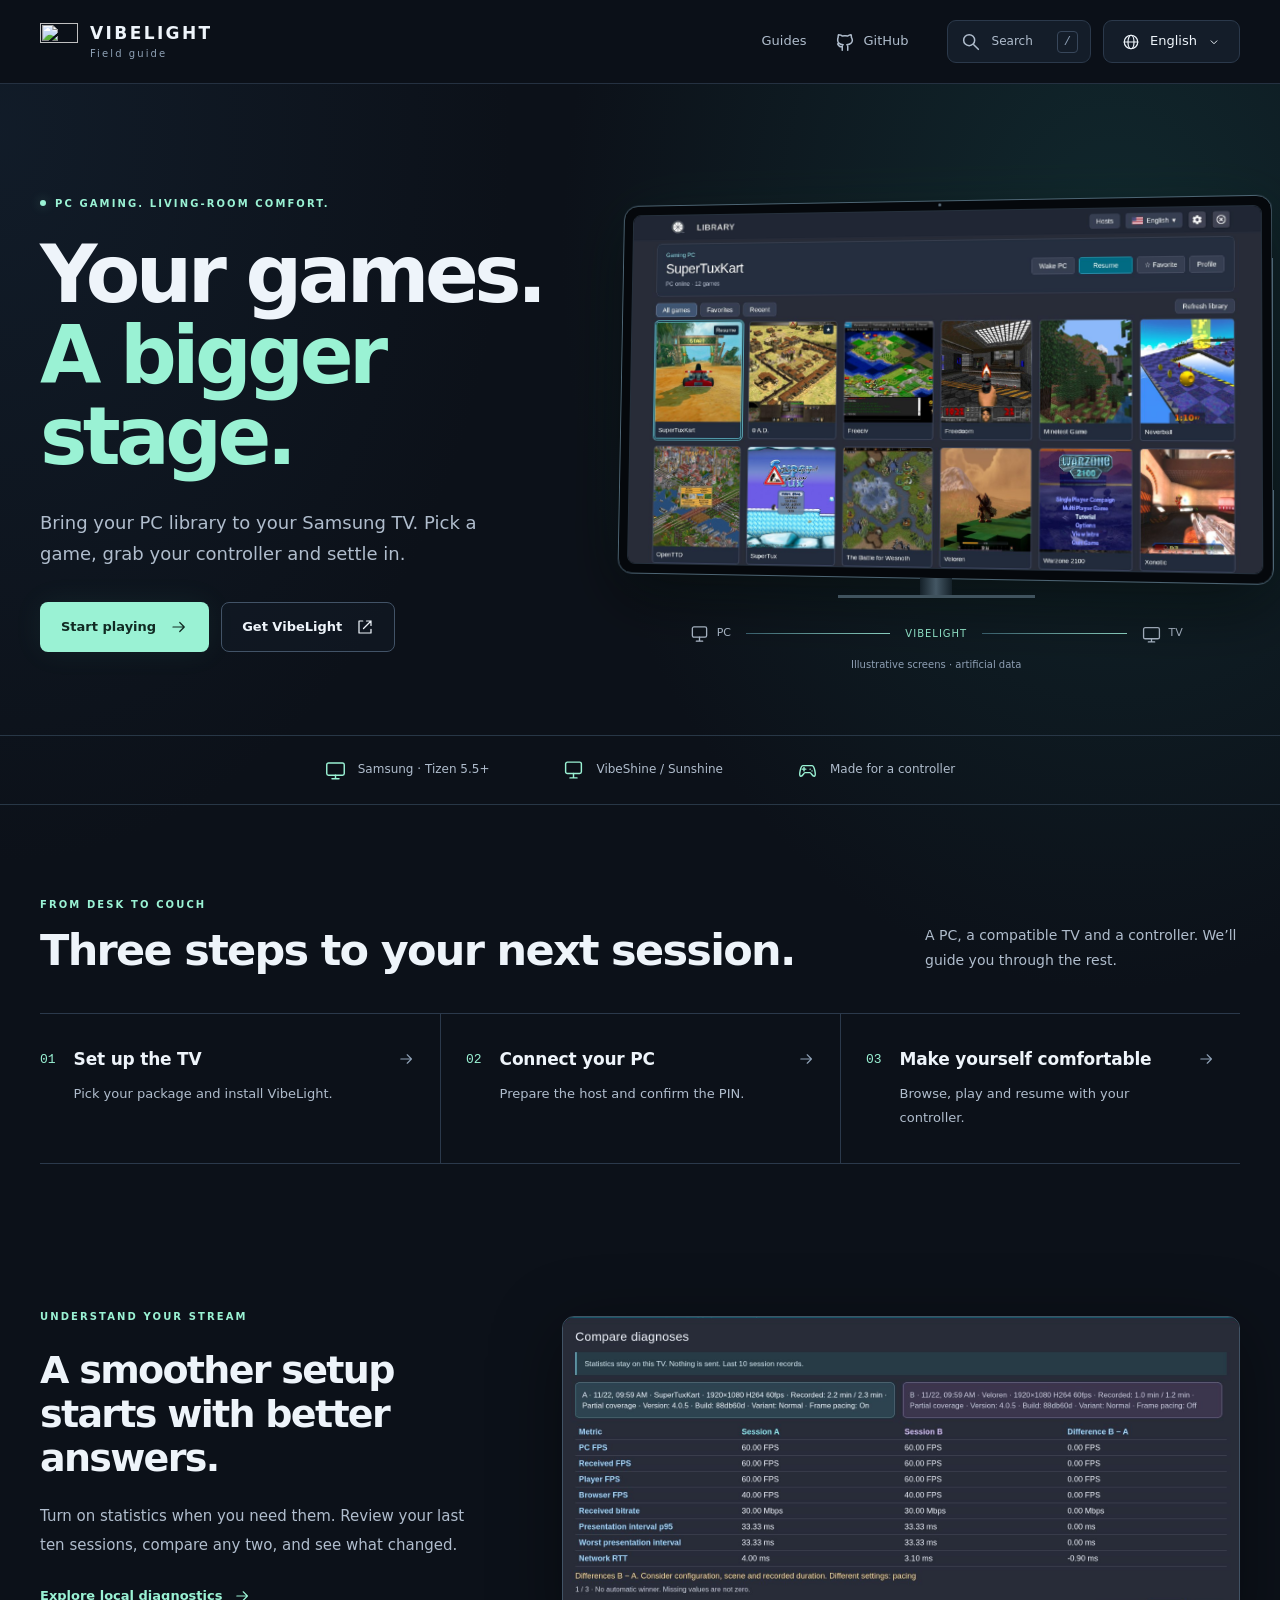
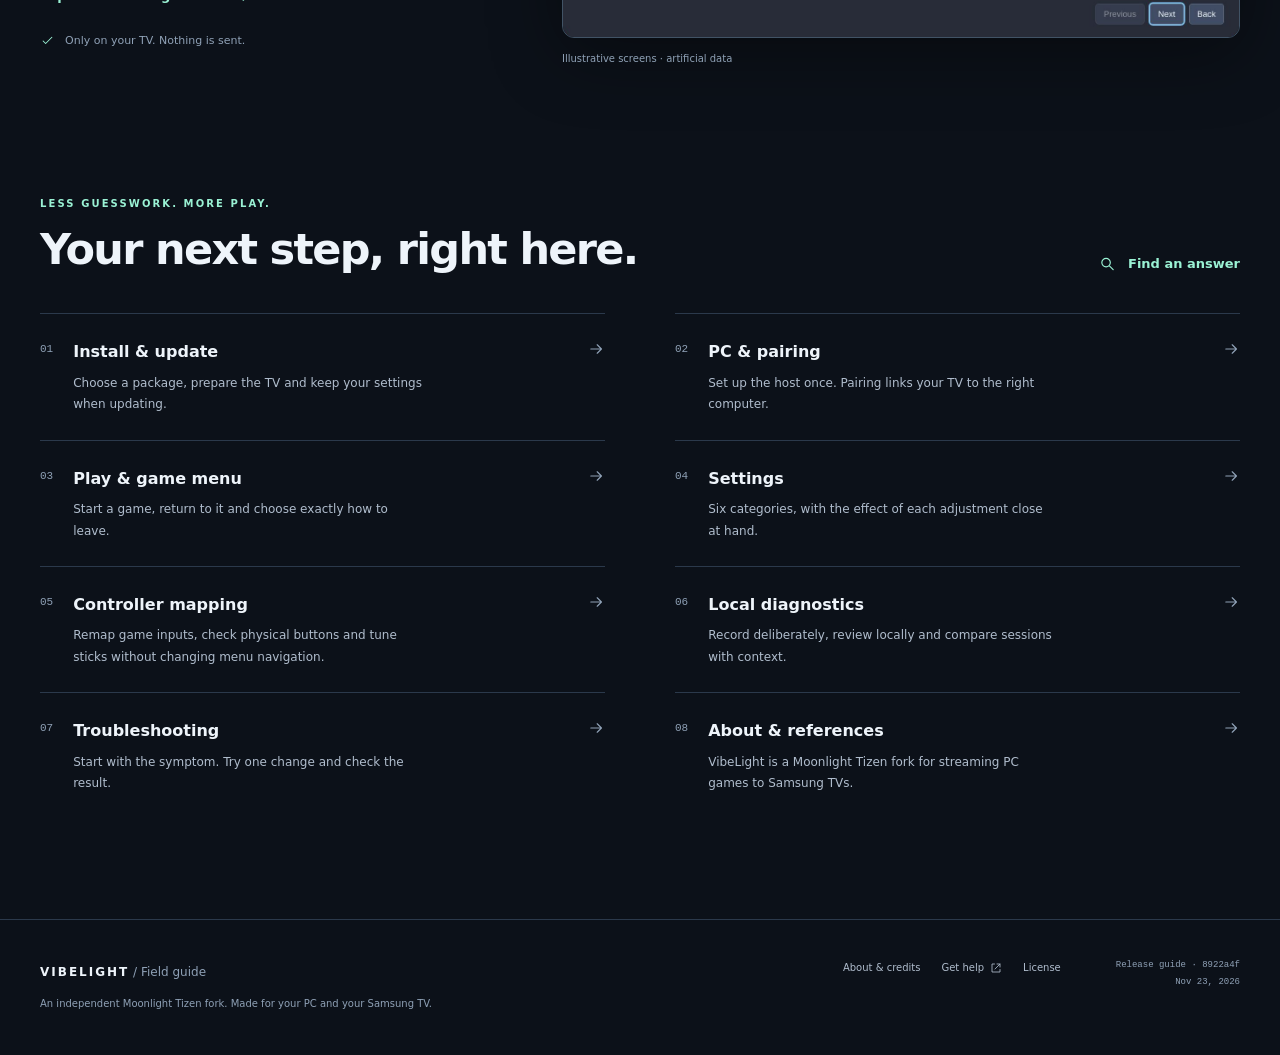
==== commit c11aa1e4: "Point the guide at the final 4.0.7 source commit" ====
--- a/docs/index.html
+++ b/docs/index.html
@@ -12,7 +12,7 @@
 <svg class="symbols" aria-hidden="true" xmlns="http://www.w3.org/2000/svg"><defs><symbol id="icon-arrow" viewBox="0 0 24 24"><path d="M4 12h15m-6-6 6 6-6 6"/></symbol><symbol id="icon-external" viewBox="0 0 24 24"><path d="M14 4h6v6m0-6L10 14M9 4H4v16h16v-5"/></symbol><symbol id="icon-search" viewBox="0 0 24 24"><circle cx="10" cy="10" r="6"/><path d="m15 15 5 5"/></symbol><symbol id="icon-globe" viewBox="0 0 24 24"><circle cx="12" cy="12" r="9"/><ellipse cx="12" cy="12" rx="4" ry="9"/><path d="M3 12h18"/></symbol><symbol id="icon-chevron" viewBox="0 0 24 24"><path d="m7 10 5 5 5-5"/></symbol><symbol id="icon-close" viewBox="0 0 24 24"><path d="m6 6 12 12M18 6 6 18"/></symbol><symbol id="icon-check" viewBox="0 0 24 24"><path d="m5 12 4 4L19 6"/></symbol><symbol id="icon-pc" viewBox="0 0 24 24"><rect x="3" y="3" width="18" height="13" rx="2"/><path d="M8 21h8m-4-5v5"/></symbol><symbol id="icon-controller" viewBox="0 0 24 24"><path d="M7 7h10c3 0 5 11 3 12-2 1-4-4-5-4H9c-1 0-3 5-5 4-2-1 0-12 3-12Z"/><path d="M6 11h4m-2-2v4m7-2h.1m2 2h.1"/></symbol><symbol id="icon-tv" viewBox="0 0 24 24"><rect x="2" y="4" width="20" height="14" rx="2"/><path d="M8 22h8m-4-4v4"/></symbol><symbol id="icon-chart" viewBox="0 0 24 24"><path d="M4 3v17h17M8 15l4-5 4 3 4-8"/></symbol><symbol id="icon-book" viewBox="0 0 24 24"><path d="M12 5v15M3 4c4-1 6 0 9 2 3-2 5-3 9-2v15c-4-1-6 0-9 2-3-2-5-3-9-2Z"/></symbol><symbol id="icon-github" viewBox="0 0 24 24"><path d="M9 21v-4c-3 1-4-1-5-3M15 21v-4c0-1-.3-2-1-2 4-.5 6-2 6-5 0-1-.4-2-1-3 0-1 0-2-.5-3-2 0-3 1-3.5 1.5-2-.5-4-.5-6 0C8 4 7 4 5 4c-.5 1-.5 2-.5 3C4 8 4 9 4 10c0 3 2 4.5 6 5-1 0-1 1-1 2"/></symbol></defs></svg><a class="skip-link" href="#content">Skip to content</a>
 <header class="site-header"><div class="header-inner"><a class="brand" href="#home" aria-label="VibeLight · Home"><img src="./images/vibelight-code-mark.svg" width="38" height="38" alt=""><span>VIBELIGHT<small>Field guide</small></span></a><nav class="header-nav" aria-label="Main navigation"><a href="#install">Guides</a><a href="https://github.com/samirmartins/vibelight-tizen"><svg class="icon " aria-hidden="true"><use href="#icon-github"></use></svg>GitHub</a></nav><div class="header-tools"><button class="search-trigger" type="button" aria-label="Find an answer" aria-haspopup="dialog" aria-controls="search-dialog"><svg class="icon " aria-hidden="true"><use href="#icon-search"></use></svg><span>Search</span><kbd>/</kbd></button><details class="language-picker"><summary aria-label="Language: English"><svg class="icon " aria-hidden="true"><use href="#icon-globe"></use></svg><span>English</span><svg class="icon " aria-hidden="true"><use href="#icon-chevron"></use></svg></summary><nav aria-label="Language"><a href="./index.html?lang=en#home" data-language="en" lang="en" hreflang="en" aria-current="true"><span class="language-code">EN</span><span>English</span><svg class="icon " aria-hidden="true"><use href="#icon-check"></use></svg></a><a href="./pt-br/index.html?lang=pt-br#home" data-language="pt-br" lang="pt-BR" hreflang="pt-BR"><span class="language-code">PT-BR</span><span>Português (Brasil)</span></a><a href="./es/index.html?lang=es#home" data-language="es" lang="es" hreflang="es"><span class="language-code">ES</span><span>Español</span></a></nav></details></div></div></header>
 <main id="content" tabindex="-1"><article id="home" class="landing" data-page data-label="Home"><section class="hero"><div class="hero-copy"><p class="eyebrow"><span class="status-dot"></span>PC GAMING. LIVING-ROOM COMFORT.</p><h1>Your games.<br><em>A bigger stage.</em></h1><p class="hero-lead">Bring your PC library to your Samsung TV. Pick a game, grab your controller and settle in.</p><div class="hero-actions"><a class="button primary" href="#install">Start playing<svg class="icon " aria-hidden="true"><use href="#icon-arrow"></use></svg></a><a class="button secondary" href="https://github.com/samirmartins/vibelight-tizen/releases/latest">Get VibeLight<svg class="icon " aria-hidden="true"><use href="#icon-external"></use></svg></a></div></div><figure class="hero-visual"><div class="tv-frame"><div class="tv-camera"></div><img src="./images/guide/en-library.jpg" width="1920" height="1080" fetchpriority="high" alt="VibeLight game library on a Samsung-style TV, with open-source games and artificial PC data."></div><div class="tv-stand"></div><div class="signal-path"><span><svg class="icon " aria-hidden="true"><use href="#icon-pc"></use></svg>PC</span><span class="signal-line"></span><span class="signal-app">VibeLight</span><span class="signal-line"></span><span><svg class="icon " aria-hidden="true"><use href="#icon-tv"></use></svg>TV</span></div><figcaption>Illustrative screens · artificial data</figcaption></figure></section><div class="compatibility-strip"><span><svg class="icon " aria-hidden="true"><use href="#icon-tv"></use></svg>Samsung · Tizen 5.5+</span><span><svg class="icon " aria-hidden="true"><use href="#icon-pc"></use></svg>VibeShine / Sunshine</span><span><svg class="icon " aria-hidden="true"><use href="#icon-controller"></use></svg>Made for a controller</span></div><section class="getting-started"><div class="section-heading"><div><p class="eyebrow">FROM DESK TO COUCH</p><h2>Three steps to your next session.</h2></div><p>A PC, a compatible TV and a controller. We’ll guide you through the rest.</p></div><div class="setup-steps"><a href="#install"><span class="big-no">01</span><div><h3>Set up the TV</h3><p>Pick your package and install VibeLight.</p></div><svg class="icon " aria-hidden="true"><use href="#icon-arrow"></use></svg></a><a href="#pair"><span class="big-no">02</span><div><h3>Connect your PC</h3><p>Prepare the host and confirm the PIN.</p></div><svg class="icon " aria-hidden="true"><use href="#icon-arrow"></use></svg></a><a href="#play"><span class="big-no">03</span><div><h3>Make yourself comfortable</h3><p>Browse, play and resume with your controller.</p></div><svg class="icon " aria-hidden="true"><use href="#icon-arrow"></use></svg></a></div></section><section class="diagnostics-feature"><div class="feature-copy"><p class="eyebrow">UNDERSTAND YOUR STREAM</p><h2>A smoother setup starts with better answers.</h2><p>Turn on statistics when you need them. Review your last ten sessions, compare any two, and see what changed.</p><a class="text-link" href="#diagnostics">Explore local diagnostics<svg class="icon " aria-hidden="true"><use href="#icon-arrow"></use></svg></a><p class="privacy-note"><svg class="icon " aria-hidden="true"><use href="#icon-check"></use></svg>Only on your TV. Nothing is sent.</p></div><figure><div class="feature-window"><img src="./images/guide/en-comparison.jpg" width="1540" height="728" loading="lazy" alt="Two artificial session records compared side by side in VibeLight."></div><figcaption>Illustrative screens · artificial data</figcaption></figure></section><section class="guide-directory"><div class="section-heading"><div><p class="eyebrow">LESS GUESSWORK. MORE PLAY.</p><h2>Your next step, right here.</h2></div><button class="text-link search-trigger" type="button"><svg class="icon " aria-hidden="true"><use href="#icon-search"></use></svg>Find an answer</button></div><div class="directory-grid"><a href="#install"><span>01</span><div><h3>Install &amp; update</h3><p>Choose a package, prepare the TV and keep your settings when updating.</p></div><svg class="icon " aria-hidden="true"><use href="#icon-arrow"></use></svg></a><a href="#pair"><span>02</span><div><h3>PC &amp; pairing</h3><p>Set up the host once. Pairing links your TV to the right computer.</p></div><svg class="icon " aria-hidden="true"><use href="#icon-arrow"></use></svg></a><a href="#play"><span>03</span><div><h3>Play &amp; game menu</h3><p>Start a game, return to it and choose exactly how to leave.</p></div><svg class="icon " aria-hidden="true"><use href="#icon-arrow"></use></svg></a><a href="#settings"><span>04</span><div><h3>Settings</h3><p>Six categories, with the effect of each adjustment close at hand.</p></div><svg class="icon " aria-hidden="true"><use href="#icon-arrow"></use></svg></a><a href="#controller-mapping"><span>05</span><div><h3>Controller mapping</h3><p>Remap game inputs, check physical buttons and tune sticks without changing menu navigation.</p></div><svg class="icon " aria-hidden="true"><use href="#icon-arrow"></use></svg></a><a href="#diagnostics"><span>06</span><div><h3>Local diagnostics</h3><p>Record deliberately, review locally and compare sessions with context.</p></div><svg class="icon " aria-hidden="true"><use href="#icon-arrow"></use></svg></a><a href="#troubleshooting"><span>07</span><div><h3>Troubleshooting</h3><p>Start with the symptom. Try one change and check the result.</p></div><svg class="icon " aria-hidden="true"><use href="#icon-arrow"></use></svg></a><a href="#about"><span>08</span><div><h3>About &amp; references</h3><p>VibeLight is a Moonlight Tizen fork for streaming PC games to Samsung TVs.</p></div><svg class="icon " aria-hidden="true"><use href="#icon-arrow"></use></svg></a></div></section></article>
-<div class="guide-layout" id="guide-layout"><aside class="guide-sidebar"><a class="back-home" href="#home">← Home</a><p class="nav-label">Guides</p><nav aria-label="Guide chapters"><a href="#install" data-guide-link><span>01</span>Install &amp; update<svg class="icon " aria-hidden="true"><use href="#icon-arrow"></use></svg></a><a href="#pair" data-guide-link><span>02</span>PC &amp; pairing<svg class="icon " aria-hidden="true"><use href="#icon-arrow"></use></svg></a><a href="#play" data-guide-link><span>03</span>Play &amp; game menu<svg class="icon " aria-hidden="true"><use href="#icon-arrow"></use></svg></a><a href="#settings" data-guide-link><span>04</span>Settings<svg class="icon " aria-hidden="true"><use href="#icon-arrow"></use></svg></a><a href="#controller-mapping" data-guide-link><span>05</span>Controller mapping<svg class="icon " aria-hidden="true"><use href="#icon-arrow"></use></svg></a><a href="#diagnostics" data-guide-link><span>06</span>Local diagnostics<svg class="icon " aria-hidden="true"><use href="#icon-arrow"></use></svg></a><a href="#troubleshooting" data-guide-link><span>07</span>Troubleshooting<svg class="icon " aria-hidden="true"><use href="#icon-arrow"></use></svg></a><a href="#about" data-guide-link><span>08</span>About &amp; references<svg class="icon " aria-hidden="true"><use href="#icon-arrow"></use></svg></a></nav><div class="sidebar-note"><svg class="icon " aria-hidden="true"><use href="#icon-book"></use></svg><p>Short steps. Clear choices. Back to your game.</p></div></aside><div class="guide-content"><div class="guide-meta"><span class="preview-tag">v4.0.7 guide</span><span>Available release <a href="https://github.com/samirmartins/vibelight-tizen/releases/tag/v4.0.7">v4.0.7</a></span><span>Reviewed <time datetime="2026-11-23">Nov 23, 2026</time></span></div><p class="guide-version-note">This guide covers v4.0.7, including the settings, per-game statistics and ten-session history.</p><details class="mobile-contents"><summary>Browse the guides<svg class="icon " aria-hidden="true"><use href="#icon-chevron"></use></svg></summary><nav aria-label="Guide chapters"><a href="#install" data-guide-link><span>01</span>Install &amp; update<svg class="icon " aria-hidden="true"><use href="#icon-arrow"></use></svg></a><a href="#pair" data-guide-link><span>02</span>PC &amp; pairing<svg class="icon " aria-hidden="true"><use href="#icon-arrow"></use></svg></a><a href="#play" data-guide-link><span>03</span>Play &amp; game menu<svg class="icon " aria-hidden="true"><use href="#icon-arrow"></use></svg></a><a href="#settings" data-guide-link><span>04</span>Settings<svg class="icon " aria-hidden="true"><use href="#icon-arrow"></use></svg></a><a href="#controller-mapping" data-guide-link><span>05</span>Controller mapping<svg class="icon " aria-hidden="true"><use href="#icon-arrow"></use></svg></a><a href="#diagnostics" data-guide-link><span>06</span>Local diagnostics<svg class="icon " aria-hidden="true"><use href="#icon-arrow"></use></svg></a><a href="#troubleshooting" data-guide-link><span>07</span>Troubleshooting<svg class="icon " aria-hidden="true"><use href="#icon-arrow"></use></svg></a><a href="#about" data-guide-link><span>08</span>About &amp; references<svg class="icon " aria-hidden="true"><use href="#icon-arrow"></use></svg></a></nav></details><article id="install" data-page data-label="Install &amp; update"><div class="article-heading"><p class="eyebrow">01 / INSTALL &amp; UPDATE</p><h1>Your first game starts here.</h1><p class="article-lead">Choose a package, prepare the TV and keep your settings when updating.</p></div><section id="requirements" data-search data-keywords=""><h2>A quick equipment check<a class="heading-anchor" href="#requirements" aria-label="Link to this section">#</a></h2><p>You need a Samsung TV with Tizen 5.5 or later, a compatible controller and a PC running VibeShine or Sunshine. Use the same local network for initial setup.</p><div class="callout"><svg class="icon " aria-hidden="true"><use href="#icon-check"></use></svg><p>Start with 1080p · 60 FPS · H.264 · 30 Mbps. Adjust to your TV and connection.</p></div></section><section id="choose-package" data-search data-keywords=""><h2>Normal or ForceGM?<a class="heading-anchor" href="#choose-package" aria-label="Link to this section">#</a></h2><p>Start with Normal. Both packages run the same code and update the same installation; ForceGM changes the TV panel Game Mode request, not streaming quality.</p><div class="option-cards"><div><span class="option-index">01</span><h3>Normal · start here</h3><p>Use this for your first installation and whenever playback and controls already feel good. It leaves the panel mode to the TV; you can enable Game Mode manually if your TV offers it.</p></div><div><span class="option-index">02</span><h3>ForceGM · try if needed</h3><p>Try this if Normal feels delayed and the TV does not let you enable panel Game Mode for the app. It requests that mode; some TVs or firmware may ignore it. If it causes trouble or brings no benefit, return to Normal.</p></div></div><div class="callout"><svg class="icon " aria-hidden="true"><use href="#icon-check"></use></svg><p>ForceGM does not enable the separate ultra-low video latency setting. Leave that setting off for your first test.</p></div><div class="source-links"><a href="#video-latency">Understand ultra-low video latency<svg class="icon " aria-hidden="true"><use href="#icon-arrow"></use></svg></a></div></section><section id="install-tv" data-search data-keywords=""><h2>Install on your Samsung TV<a class="heading-anchor" href="#install-tv" aria-label="Link to this section">#</a></h2><ol class="steps"><li><span class="step-no">1</span><p>Download a VibeLight .wgt from Releases and <a href="https://github.com/Apps2Samsung/Apps2Samsung">Apps2Samsung</a> from its official project.</p></li><li><span class="step-no">2</span><p>In TV Apps / App Settings, enter 12345, enable Developer Mode, enter the installer device’s IP and restart the TV. Menus vary by model.</p></li><li><span class="step-no">3</span><p>Open <a href="https://github.com/Apps2Samsung/Apps2Samsung">Apps2Samsung</a>, choose the TV and select your .wgt. Follow its signing and installation prompts.</p></li></ol><div class="setup-illustration" role="img" aria-label="Developer Mode. Select .wgt → Install. Prepare the TV. Install your package"><div class="mini-tv"><div class="mini-tv-top">TV · APPS</div><div class="numeric-code">1 2 3 4 5</div><div class="illustration-line"><span>Developer Mode</span><span class="on-pill">ON</span></div></div><div class="connector"><svg class="icon " aria-hidden="true"><use href="#icon-arrow"></use></svg></div><div class="mini-installer"><div class="mini-tv-top">APPS2SAMSUNG</div><div class="package-file">.wgt</div><div class="install-action">Select .wgt → Install<svg class="icon " aria-hidden="true"><use href="#icon-arrow"></use></svg></div></div><div class="illustration-key"><span><b>1</b>Prepare the TV</span><span><b>2</b>Install your package</span></div></div><p class="caption">Setup diagram, not a Samsung or <a href="https://github.com/Apps2Samsung/Apps2Samsung">Apps2Samsung</a> screenshot. Follow the controls shown by your version.</p><div class="source-links"><a href="https://github.com/samirmartins/vibelight-tizen/releases/latest">VibeLight downloads<svg class="icon " aria-hidden="true"><use href="#icon-external"></use></svg></a><a href="https://github.com/Apps2Samsung/Apps2Samsung">Apps2Samsung<svg class="icon " aria-hidden="true"><use href="#icon-external"></use></svg></a><a href="https://developer.samsung.com/smarttv/develop/getting-started/using-sdk/tv-device.html">Samsung: Developer Mode<svg class="icon " aria-hidden="true"><use href="#icon-external"></use></svg></a></div></section><section id="update" data-search data-keywords=""><h2>Update without starting over<a class="heading-anchor" href="#update" aria-label="Link to this section">#</a></h2><p>Reuse your signing profile and author certificate. Avoid uninstalling the app or regenerating your certificate. Review any installer prompt that proposes removing the existing app.</p><div class="callout"><svg class="icon " aria-hidden="true"><use href="#icon-check"></use></svg><p>Uninstalling can erase pairing, preferences and local records. Normal and ForceGM update the same installation when the signature is compatible.</p></div><div class="source-links"><a href="https://developer.samsung.com/smarttv/develop/getting-started/setting-up-sdk/creating-certificates.html">Samsung: signing and updates<svg class="icon " aria-hidden="true"><use href="#icon-external"></use></svg></a></div></section><section id="tizen-studio" data-search data-keywords=""><h2>Prefer Tizen Studio?<a class="heading-anchor" href="#tizen-studio" aria-label="Link to this section">#</a></h2><p>Install TV Extensions and Samsung Certificate Extension. Connect the TV in Device Manager and allow app installation. Import the WGT, use a Samsung profile covering the TV’s DUID, then repackage/sign and run it. Reuse the existing author certificate for updates.</p><div class="source-links"><a href="https://developer.samsung.com/smarttv/develop/getting-started/using-sdk/tv-device.html">Samsung: connect a TV<svg class="icon " aria-hidden="true"><use href="#icon-external"></use></svg></a></div></section><nav class="chapter-nav" aria-label="Guide chapters"><a href="#home"><small>Previous</small>Home</a><a href="#pair"><small>Next</small>PC &amp; pairing<svg class="icon " aria-hidden="true"><use href="#icon-arrow"></use></svg></a></nav></article><article id="pair" data-page data-label="PC &amp; pairing"><div class="article-heading"><p class="eyebrow">02 / PC &amp; PAIRING</p><h1>Let the TV find your PC.</h1><p class="article-lead">Set up the host once. Pairing links your TV to the right computer.</p></div><section id="prepare-host" data-search data-keywords=""><h2>Prepare VibeShine or Sunshine<a class="heading-anchor" href="#prepare-host" aria-label="Link to this section">#</a></h2><p>VibeShine or Sunshine runs on the gaming PC, sends picture and sound to the TV, and receives your controller commands. Choose one host; keep only one running on that PC.</p><ol class="steps"><li><span class="step-no">1</span><p>Download the installer for your operating system from <a href="https://github.com/Nonary/vibeshine/releases/latest">VibeShine releases</a> or <a href="https://github.com/LizardByte/Sunshine/releases/latest">Sunshine releases</a>. Install it, including the controller components requested by that version, and open it.</p></li><li><span class="step-no">2</span><p>Open the host’s web interface from its tray icon or startup message. Create the administrator account if prompted. Sunshine normally uses https://localhost:47990 on the PC; VibeShine’s menu names and address may vary by version.</p></li><li><span class="step-no">3</span><p>Complete the capture and input setup offered by the host. Choose the display you want to stream, check the audio output, and resolve any capture, encoder or controller warnings before pairing. Start with the host’s default encoder settings.</p></li><li><span class="step-no">4</span><p>In Applications or the game-library page, add a game or launcher. Use Desktop for a simple first test if it is available. Save changes and keep the host running, with the PC awake.</p></li><li><span class="step-no">5</span><p>Keep the TV and PC on the same local network and allow the host through the firewall on your private network. Leave the web interface open: its PIN/pairing page is where you will enter the code shown by VibeLight.</p></li></ol><div class="callout"><svg class="icon " aria-hidden="true"><use href="#icon-check"></use></svg><p>Ready? The host opens without setup errors, your display is available, and a game or Desktop appears in its library. Now pair the TV.</p></div><div class="source-links"><a href="https://github.com/Nonary/vibeshine">VibeShine · official project and setup<svg class="icon " aria-hidden="true"><use href="#icon-external"></use></svg></a><a href="https://docs.lizardbyte.dev/projects/sunshine/latest/md_docs_2getting__started.html">Sunshine · official getting started guide<svg class="icon " aria-hidden="true"><use href="#icon-external"></use></svg></a><a href="#pair-pin">Next: confirm the PIN<svg class="icon " aria-hidden="true"><use href="#icon-arrow"></use></svg></a></div></section><section id="pair-pin" data-search data-keywords="pair pairing connection pin"><h2>Confirm the PIN<a class="heading-anchor" href="#pair-pin" aria-label="Link to this section">#</a></h2><ol class="steps"><li><span class="step-no">1</span><p>Open VibeLight and select the PC. If it is missing, use Add PC and enter the computer’s local IP.</p></li><li><span class="step-no">2</span><p>Enter the PIN shown on the TV into the PIN page of the host’s web interface.</p></li><li><span class="step-no">3</span><p>Wait for pairing to finish, then open your game library.</p></li></ol><figure class="guide-figure"><a class="image-shell" href="./images/guide/en-pair.jpg" target="_blank" rel="noopener" aria-label="View full size ↗"><img src="./images/guide/en-pair.jpg" width="666" height="495" loading="lazy" alt="Pairing screen with a demonstration PIN. Never share your real PIN or network details."></a><figcaption>Pairing screen with a demonstration PIN. Never share your real PIN or network details. <a href="./images/guide/en-pair.jpg" target="_blank" rel="noopener">View full size ↗</a></figcaption></figure><ol class="annotations"><li><b>01</b><span>Read the PIN on the TV.</span></li><li><b>02</b><span>Enter it on the PC, in the host’s PIN page — not in the installer.</span></li></ol></section><section id="wake-pc" data-search data-keywords=""><h2>Wake the PC<a class="heading-anchor" href="#wake-pc" aria-label="Link to this section">#</a></h2><p>Wake-on-LAN sends a wake packet over your local network. Set it up once while the PC is on; a successful send means the packet left the TV, not that the PC has finished waking.</p><ol class="steps"><li><span class="step-no">1</span><p>Connect the PC by Ethernet to the same local network as the TV. In its BIOS/UEFI, enable Wake-on-LAN, PME or Power on by PCI-E; the name depends on the motherboard.</p></li><li><span class="step-no">2</span><p>In the operating system’s network-adapter settings, enable waking by Magic Packet where supported. Find the physical Ethernet adapter’s MAC address; on Windows, ipconfig /all shows it as Physical Address. Do not use a VPN or virtual adapter’s address.</p></li><li><span class="step-no">3</span><p>In VibeLight, open the PC menu → Wake PC. Check the detected MAC or enter the physical adapter’s address, then use Save MAC. You can also use Wake PC in the library.</p></li><li><span class="step-no">4</span><p>Put the PC to sleep and select Wake PC on the TV. Wait for the PC and host to start, then refresh the library and select Play. Sending the packet from the Wake PC button does not launch a game; to wake the PC and start a game in one step, use Play while the PC is off (see Turn the PC on and play).</p></li></ol><div class="callout"><svg class="icon " aria-hidden="true"><use href="#icon-check"></use></svg><p>Test from sleep first. Waking over Wi-Fi or after shutdown depends on the PC, adapter and power settings; the network adapter must remain powered.</p></div><div class="source-links"><a href="#fix-network">PC missing after waking?<svg class="icon " aria-hidden="true"><use href="#icon-arrow"></use></svg></a></div></section><nav class="chapter-nav" aria-label="Guide chapters"><a href="#install"><small>Previous</small>Install &amp; update</a><a href="#play"><small>Next</small>Play &amp; game menu<svg class="icon " aria-hidden="true"><use href="#icon-arrow"></use></svg></a></nav></article><article id="play" data-page data-label="Play &amp; game menu"><div class="article-heading"><p class="eyebrow">03 / PLAY &amp; GAME MENU</p><h1>Everything within reach.</h1><p class="article-lead">Start a game, return to it and choose exactly how to leave.</p></div><section id="start-session" data-search data-keywords=""><h2>Play or resume<a class="heading-anchor" href="#start-session" aria-label="Link to this section">#</a></h2><p>Connect the controller to the TV, choose a game and select Play. Resume reconnects to the running app. The connection view shows its current stage; Cancel stops the attempt.</p></section><section id="game-menu" data-search data-keywords=""><h2>Open the in-game menu<a class="heading-anchor" href="#game-menu" aria-label="Link to this section">#</a></h2><p>Press Guide/Home on the gamepad. From this menu you can return to the game, adjust volume, show statistics, send shortcuts or typed text to the PC, disconnect or close the game on the PC.</p><div class="callout"><svg class="icon " aria-hidden="true"><use href="#icon-check"></use></svg><p>Closing the game may lose unsaved progress. Leaving through Smart Hub disconnects locally; reopen VibeLight and Resume to reconnect.</p></div><figure class="guide-figure"><a class="image-shell" href="./images/guide/en-menu.jpg" target="_blank" rel="noopener" aria-label="View full size ↗"><img src="./images/guide/en-menu.jpg" width="872" height="748" loading="lazy" alt="The real menu rendered locally over an open-source game illustration."></a><figcaption>The real menu rendered locally over an open-source game illustration. <a href="./images/guide/en-menu.jpg" target="_blank" rel="noopener">View full size ↗</a></figcaption></figure><ol class="annotations"><li><b>01</b><span>Resume closes this menu and returns to the game.</span></li><li><b>02</b><span>Statistics starts a local record for this session.</span></li><li><b>03</b><span>Disconnect keeps the game on the PC; End game on PC requests closure and asks for confirmation.</span></li></ol></section><section id="game-shortcuts" data-search data-keywords="shortcut atalho esc alt tab win desktop keyboard"><h2>Send shortcuts to the PC<a class="heading-anchor" href="#game-shortcuts" aria-label="Link to this section">#</a></h2><p>In the in-game menu choose Shortcuts. Esc, Alt+Tab, Win, Win+D, Alt+Enter and Enter are sent to the PC and the menu closes so you see the result at once.</p><p>Up and down move one row, left and right move one item, and Back returns to the menu. No key stays pressed after sending.</p><figure class="guide-figure"><a class="image-shell" href="./images/guide/en-shortcuts.jpg" target="_blank" rel="noopener" aria-label="View full size ↗"><img src="./images/guide/en-shortcuts.jpg" width="872" height="413" loading="lazy" alt="Shortcuts grid in the stream menu."></a><figcaption>Shortcuts grid in the stream menu. <a href="./images/guide/en-shortcuts.jpg" target="_blank" rel="noopener">View full size ↗</a></figcaption></figure></section><section id="type-text" data-search data-keywords="type text keyboard accent send password note"><h2>Type text on the PC<a class="heading-anchor" href="#type-text" aria-label="Link to this section">#</a></h2><p>In the in-game menu choose Type text. Press OK on the field to open the TV keyboard, type, then choose Send. Accents, symbols and emoji arrive as text on the PC, up to 256 characters at a time.</p><p>Up and down switch between the field and the Send and Back buttons; left and right switch between Send and Back. The text is forgotten when you leave. It never uses the game keyboard.</p><figure class="guide-figure"><a class="image-shell" href="./images/guide/en-text.jpg" target="_blank" rel="noopener" aria-label="View full size ↗"><img src="./images/guide/en-text.jpg" width="872" height="337" loading="lazy" alt="Type text with the keyboard on the TV. Text is illustrative."></a><figcaption>Type text with the keyboard on the TV. Text is illustrative. <a href="./images/guide/en-text.jpg" target="_blank" rel="noopener">View full size ↗</a></figcaption></figure></section><section id="refresh-library" data-search data-keywords=""><h2>New game missing?<a class="heading-anchor" href="#refresh-library" aria-label="Link to this section">#</a></h2><p>Refresh library asks the PC for the game list again. It does not restart VibeLight. To reopen the whole app, use General &amp; about → Restart app.</p></section><section id="library-navigation" data-search data-keywords="library navigation remote focus arrows rows"><h2>Move through the library with the remote<a class="heading-anchor" href="#library-navigation" aria-label="Link to this section">#</a></h2><p>Up and down move between the rows of the library: the top buttons, the PC actions (Wake PC, Play, Favorite, Profile), the filters and the games. Left and right move along a row and stop at its ends. From the first row of games, up goes to the filter nearest to that game.</p></section><section id="wake-and-play" data-search data-keywords="wake on lan play off ask setting library"><h2>Turn the PC on and play<a class="heading-anchor" href="#wake-and-play" aria-label="Link to this section">#</a></h2><p>Press Play on a PC that is off and VibeLight offers to turn it on: Wake PC and play sends the wake packet and starts the game when the PC answers; Just try to play starts as before. Choose what Play does under Settings → Host Settings → When the PC is off (Ask, Wake and play or Just try to play). It only works if the PC is set up for Wake-on-LAN, as described in Wake the PC.</p></section><section id="library-search" data-search data-keywords="library search find game name filter keyboard"><h2>Search the library<a class="heading-anchor" href="#library-search" aria-label="Link to this section">#</a></h2><p>On the filter row, choose Search and type part of a game’s name. The list narrows with every letter, ignoring capital letters and accents, and only looks inside the filter you are in (All games, Favorites or Recent). Clear, or Back, empties the search and closes it; a new visit to the library starts without a search.</p></section><section id="resume-on-drop" data-search data-keywords="resume reconnect connection drop network lost settings advanced"><h2>Resume after a connection drop<a class="heading-anchor" href="#resume-on-drop" aria-label="Link to this section">#</a></h2><p>If the network or the video fails during a game, VibeLight resumes the same game on its own, up to 3 times in a row, once the PC confirms that the game is still running. Turn it off under Settings → Advanced → During the game → Resume after a connection drop. Leaving the game from the menu, or an error reported by the PC itself, never resumes.</p></section><nav class="chapter-nav" aria-label="Guide chapters"><a href="#pair"><small>Previous</small>PC &amp; pairing</a><a href="#settings"><small>Next</small>Settings<svg class="icon " aria-hidden="true"><use href="#icon-arrow"></use></svg></a></nav></article><article id="settings" data-page data-label="Settings"><div class="article-heading"><p class="eyebrow">04 / SETTINGS</p><h1>Tune what matters.</h1><p class="article-lead">Six categories, with the effect of each adjustment close at hand.</p></div><section id="picture-sound" data-search data-keywords=""><h2>Find the right category<a class="heading-anchor" href="#picture-sound" aria-label="Link to this section">#</a></h2><p>Picture: resolution, FPS, bitrate, codec, HDR, color range, frame pacing and ultra-low latency. Sound: channels, adaptive buffer ceiling and playback on the PC.</p><p>Controls: mapping, tests, sticks, triggers, rumble and mouse. PCs &amp; library: address input, host resolution, ordering and PC removal. Diagnosis: warnings and saved records. General &amp; about: language, menu sounds, help, restart and restore defaults.</p><p>General &amp; about → System information shows the app version, Normal/ForceGM variant and build identifier. Unavailable means the package has no valid build metadata.</p><p>General &amp; about → Guide and help shows a QR code and readable address for opening this guide on your phone. Choose the language on the site. Controls on this TV opens the bundled navigation reference without internet.</p><figure class="guide-figure"><a class="image-shell" href="./images/guide/en-picture.jpg" target="_blank" rel="noopener" aria-label="View full size ↗"><img src="./images/guide/en-picture.jpg" width="1920" height="1080" loading="lazy" alt="Picture settings in the current source. Values are illustrative."></a><figcaption>Picture settings in the current source. Values are illustrative. <a href="./images/guide/en-picture.jpg" target="_blank" rel="noopener">View full size ↗</a></figcaption></figure></section><section id="high-refresh" data-search data-keywords="120 fps frame rate experimental high refresh 120hz"><h2>Experimental 120 FPS<a class="heading-anchor" href="#high-refresh" aria-label="Link to this section">#</a></h2><p>Settings → Picture offers 120 FPS, marked Experimental, only when the TV display is measured near 120 Hz. It is never offered or used on a 60 Hz display, and a saved 120 starts at 60 there. If a 120 FPS start does not finish, the next launch of the app goes back to 60 FPS once.</p><p>The measurement happens when the app opens, so the option may appear a few seconds later. Whether the picture really runs at 120 depends on the TV and the PC.</p></section><section id="stream-profiles" data-search data-keywords="profile perfil per game per pc resolution bitrate hdr codec override"><h2>Profiles for a PC or a game<a class="heading-anchor" href="#stream-profiles" aria-label="Link to this section">#</a></h2><p>A profile changes only the fields it contains: resolution, frame rate, bitrate, codec, HDR and sound. Everything else follows Settings. Priority is the game profile, then the PC profile, then Settings, field by field.</p><p>For a game, open the library, choose the game and press Profile. For a PC, open the PC card menu and choose Profile. Fields left on Default keep following Settings. Save applies from the next stream; Remove profile goes back to Settings.</p><p>HDR needs HEVC or AV1: saving HDR with H.264 is refused, and a session that would start HDR with H.264 starts in SDR and says so. The start message shows the origin, such as Game profile: 720p · 25 Mbps.</p><p>Settings → PCs &amp; library → Remove all profiles removes every PC and game profile. Settings and PC pairings are kept.</p><figure class="guide-figure"><a class="image-shell" href="./images/guide/en-profile.jpg" target="_blank" rel="noopener" aria-label="View full size ↗"><img src="./images/guide/en-profile.jpg" width="438" height="394" loading="lazy" alt="Game profile popup over the library. Values are illustrative."></a><figcaption>Game profile popup over the library. Values are illustrative. <a href="./images/guide/en-profile.jpg" target="_blank" rel="noopener">View full size ↗</a></figcaption></figure></section><section id="bitrate-defaults" data-search data-keywords="bitrate mbps default resolution table 1080p 4k"><h2>Default bitrate for each resolution<a class="heading-anchor" href="#bitrate-defaults" aria-label="Link to this section">#</a></h2><p>Choosing a resolution also sets a bitrate for 30 and 60 FPS. At 30 FPS: 480p 4, 720p 10, 1080p 20, 1440p 40, 4K 60 Mbps. At 60 FPS: 480p 6, 720p 15, 1080p 30, 1440p 50, 4K 80 Mbps.</p><p>Restore defaults selects 1080p, 60 FPS and 30 Mbps. You can change the bitrate afterwards in steps of 0.5 Mbps; changing resolution later suggests the table value again.</p></section><section id="video-latency" data-search data-keywords="lag latency game mode forcegm pacing h264"><h2>Ultra-low latency and ForceGM<a class="heading-anchor" href="#video-latency" aria-label="Link to this section">#</a></h2><p>Ultra-low video latency selects a player mode that disables TV image enhancements to reduce delay. It is independent of ForceGM and remains off by default. Some TVs/system versions may be unstable; Tizen 9 has a history of black screens or freezing.</p><p>Frame pacing can improve motion regularity and add latency. Keep the setting that works for your TV.</p><div class="source-links"><a href="#choose-package">Choose Normal or ForceGM<svg class="icon " aria-hidden="true"><use href="#icon-arrow"></use></svg></a></div></section><section id="audio-buffer" data-search data-keywords="audio sound buffer jitter crackling"><h2>Why not choose the smallest audio buffer?<a class="heading-anchor" href="#audio-buffer" aria-label="Link to this section">#</a></h2><p>The setting is an adaptive ceiling, not a fixed delay. Audio normally starts around 20 ms and increases its margin after underruns. A smaller ceiling can cause gaps or crackling without improving a session that is already stable.</p><div class="callout"><svg class="icon " aria-hidden="true"><use href="#icon-check"></use></svg><p>Change one setting at a time. Compare similar scenes and recording durations.</p></div></section><section id="controls" data-search data-keywords=""><h2>Make the controller yours<a class="heading-anchor" href="#controls" aria-label="Link to this section">#</a></h2><p>Use Controls to map buttons, test inputs and adjust sticks or triggers. Open Analog tuning inside the mapping editor to adjust sticks and triggers. Menu sounds live in General &amp; about; they stop before streaming.</p><div class="source-links"><a href="#controller-mapping">Open the controller mapping guide<svg class="icon " aria-hidden="true"><use href="#icon-arrow"></use></svg></a></div></section><nav class="chapter-nav" aria-label="Guide chapters"><a href="#play"><small>Previous</small>Play &amp; game menu</a><a href="#controller-mapping"><small>Next</small>Controller mapping<svg class="icon " aria-hidden="true"><use href="#icon-arrow"></use></svg></a></nav></article><article id="controller-mapping" data-page data-label="Controller mapping"><div class="article-heading"><p class="eyebrow">05 / CONTROLLER MAPPING</p><h1>Your buttons. Your layout.</h1><p class="article-lead">Remap game inputs, check physical buttons and tune sticks without changing menu navigation.</p></div><section id="mapping-start" data-search data-keywords=""><h2>Open the right controller profile<a class="heading-anchor" href="#mapping-start" aria-label="Link to this section">#</a></h2><p>Connect the controller to the TV, then open Settings → Controls → Controller mapping outside a game. Choose Xbox, PlayStation or Switch to match your controller. Each family has its own saved layout.</p><figure class="guide-figure"><a class="image-shell" href="./images/guide/en-mapping.jpg" target="_blank" rel="noopener" aria-label="View full size ↗"><img src="./images/guide/en-mapping.jpg" width="1576" height="803" loading="lazy" alt="Controller mapping editor showing the family tabs, physical buttons, game input, test and save controls."></a><figcaption>Current mapping editor with an illustrative Xbox A ↔ B swap. <a href="./images/guide/en-mapping.jpg" target="_blank" rel="noopener">View full size ↗</a></figcaption></figure></section><section id="mapping-buttons" data-search data-keywords=""><h2>Change what a button sends<a class="heading-anchor" href="#mapping-buttons" aria-label="Link to this section">#</a></h2><ol class="steps"><li><span class="step-no">1</span><p>Select the physical button in the controller diagram or button grid, then choose Change.</p></li><li><span class="step-no">2</span><p>Choose the game input it should send. For example, assign physical B to A; the previous assignment is swapped, keeping each input assigned once. Triggers can swap only with triggers.</p></li><li><span class="step-no">3</span><p>Review the swaps shown in the editor and choose Save. Cancel leaves the previously saved layout unchanged. Start or resume a stream to use the saved settings.</p></li></ol><div class="callout"><svg class="icon " aria-hidden="true"><use href="#icon-check"></use></svg><p>The layout affects game input. VibeLight menu navigation keeps the original buttons, so remapping does not change how you confirm or go back.</p></div></section><section id="mapping-test" data-search data-keywords=""><h2>Test buttons and recover a layout<a class="heading-anchor" href="#mapping-test" aria-label="Link to this section">#</a></h2><p>Choose Test buttons and press the controller’s physical buttons to see them light up. This checks which button the TV receives; it is not a live game test of the remap.</p><p>Choose Stop test, or hold Guide / PS / Home for three seconds to leave the test. To undo customizations, choose Restore layout and then Save; this resets the selected family’s button assignments and analog tuning.</p></section><section id="mapping-analog" data-search data-keywords=""><h2>Tune sticks and triggers only when needed<a class="heading-anchor" href="#mapping-analog" aria-label="Link to this section">#</a></h2><p>Open Settings → Controls → Controller mapping, then Analog tuning. Enable tuning to adjust deadzone, response curve, axis inversion, stick swap and trigger threshold for that family.</p><p>If a stick drifts while untouched, try a small deadzone; a larger value ignores more of its initial movement. Change one setting at a time, save and check the result in the next stream.</p><div class="source-links"><a href="#controls">Return to settings<svg class="icon " aria-hidden="true"><use href="#icon-arrow"></use></svg></a><a href="#game-menu">Open the in-game menu<svg class="icon " aria-hidden="true"><use href="#icon-arrow"></use></svg></a></div></section><nav class="chapter-nav" aria-label="Guide chapters"><a href="#settings"><small>Previous</small>Settings</a><a href="#diagnostics"><small>Next</small>Local diagnostics<svg class="icon " aria-hidden="true"><use href="#icon-arrow"></use></svg></a></nav></article><article id="diagnostics" data-page data-label="Local diagnostics"><div class="article-heading"><p class="eyebrow">06 / LOCAL DIAGNOSTICS</p><h1>Good questions. Useful numbers.</h1><p class="article-lead">Record deliberately, review locally and compare sessions with context.</p></div><section id="record-session" data-search data-keywords=""><h2>Start only when you choose<a class="heading-anchor" href="#record-session" aria-label="Link to this section">#</a></h2><ol class="steps"><li><span class="step-no">1</span><p>During a game, open the gamepad menu and enable Statistics. Recording starts then.</p></li><li><span class="step-no">2</span><p>Hide the numbers whenever you like. The same session keeps recording until you leave.</p></li><li><span class="step-no">3</span><p>After leaving, open Settings → Diagnosis → Last diagnosis.</p></li></ol><div class="callout"><svg class="icon " aria-hidden="true"><use href="#icon-check"></use></svg><p>Statistics stay on this TV. Nothing is sent. A new session starts inactive; without activation in that game, nothing is recorded.</p></div></section><section id="diagnostic-history" data-search data-keywords=""><h2>Your last ten session records<a class="heading-anchor" href="#diagnostic-history" aria-label="Link to this section">#</a></h2><p>History &amp; comparison keeps the latest ten saved sessions. Saving the eleventh removes the oldest. A session without activation does not replace previous records. Late activation is marked as partial coverage.</p><p>To delete one record, open it and choose Delete diagnosis. Confirm to remove only that record, or Cancel to keep it. The other saved diagnoses remain available.</p><figure class="guide-figure"><a class="image-shell" href="./images/guide/en-history.jpg" target="_blank" rel="noopener" aria-label="View full size ↗"><img src="./images/guide/en-history.jpg" width="1540" height="818" loading="lazy" alt="Ten artificial session records. A and B mark the selected pair."></a><figcaption>Ten artificial session records. A and B mark the selected pair. <a href="./images/guide/en-history.jpg" target="_blank" rel="noopener">View full size ↗</a></figcaption></figure><ol class="annotations"><li><b>01</b><span>Select any two distinct records with OK; select again to deselect.</span></li><li><b>02</b><span>A third record never replaces a selection silently. Deselect one first.</span></li></ol></section><section id="compare" data-search data-keywords=""><h2>Compare A and B<a class="heading-anchor" href="#compare" aria-label="Link to this section">#</a></h2><p>Choose Compare 2 records. The columns show each session and the difference B − A, with units and the values of settings that differ. Back preserves your selection and returns to the previous row.</p><figure class="guide-figure"><a class="image-shell" href="./images/guide/en-comparison.jpg" target="_blank" rel="noopener" aria-label="View full size ↗"><img src="./images/guide/en-comparison.jpg" width="1540" height="728" loading="lazy" alt="Side-by-side comparison. Numbers are illustrative, not TV test results."></a><figcaption>Side-by-side comparison. Numbers are illustrative, not TV test results. <a href="./images/guide/en-comparison.jpg" target="_blank" rel="noopener">View full size ↗</a></figcaption></figure><ol class="annotations"><li><b>01</b><span>Check configuration, scene and recording duration before comparing.</span></li><li><b>02</b><span>Event rates use the time actually measured; counts and denominators remain visible.</span></li><li><b>03</b><span>There is no automatic winner. Missing data is unavailable, never a healthy zero.</span></li></ol></section><section id="diagnosis-hints" data-search data-keywords="diagnosis hints suggestions loss jitter audio dica sugestao"><h2>Suggestions after a session<a class="heading-anchor" href="#diagnosis-hints" aria-label="Link to this section">#</a></h2><p>When you open Last diagnosis, a saved session of at least two minutes can show suggestions: frame gaps, network latency variation, audio underruns, discarded frames or slow host processing, each with what often helps and what it costs.</p><p>The rules are fixed and use only the records already saved on this TV. Nothing is sent, collected or changed automatically, and nothing runs during a stream. With two sessions of the same game, Compare can also point to bitrate when only the higher one had gaps. Wording says what often helps, never a certain cause.</p><figure class="guide-figure"><a class="image-shell" href="./images/guide/en-hints.jpg" target="_blank" rel="noopener" aria-label="View full size ↗"><img src="./images/guide/en-hints.jpg" width="1540" height="758" loading="lazy" alt="Last diagnosis with suggestions. Numbers are illustrative, not TV test results."></a><figcaption>Last diagnosis with suggestions. Numbers are illustrative, not TV test results. <a href="./images/guide/en-hints.jpg" target="_blank" rel="noopener">View full size ↗</a></figcaption></figure></section><section id="metrics" data-search data-keywords=""><h2>Nine groups, with room for detail<a class="heading-anchor" href="#metrics" aria-label="Link to this section">#</a></h2><p>Transmission, FPS, smoothness, network, frames, PC processing, TV work, audio and events. Live FPS/native values use the latest window; percentiles, peaks and counters cover the recorded interval. Saved means cover the recording.</p><p>Technical details preserves clock, cadence, window deviation, frame load, TV CPU/memory, JavaScript delays and worst-episode context. Native measurement coverage is explicit. p95 means 95% of measurements were at or below that value.</p><p>RTT is network round-trip time. Clock and submission to the player do not measure button-to-image latency. Browser presentation is not a physical panel measurement. A mean of window percentiles is not a session percentile.</p></section><nav class="chapter-nav" aria-label="Guide chapters"><a href="#controller-mapping"><small>Previous</small>Controller mapping</a><a href="#troubleshooting"><small>Next</small>Troubleshooting<svg class="icon " aria-hidden="true"><use href="#icon-arrow"></use></svg></a></nav></article><article id="troubleshooting" data-page data-label="Troubleshooting"><div class="article-heading"><p class="eyebrow">07 / TROUBLESHOOTING</p><h1>Find your way back to the game.</h1><p class="article-lead">Start with the symptom. Try one change and check the result.</p></div><section id="fix-network" data-search data-keywords="offline network connect pairing pin"><h2>PC missing or PIN rejected<a class="heading-anchor" href="#fix-network" aria-label="Link to this section">#</a></h2><p>Check that the host is open, both devices share a network and the firewall allows the host. Add the PC by local IP, then enter the new PIN in that host’s web interface. A failed response does not prove the PC is powered off.</p><p>If starting a stream fails, read the stage and suggested action in the error dialog. Close it to return to the library; after checking the PC or settings, choose Play again.</p><div class="source-links"><a href="#pair-pin">Review pairing<svg class="icon " aria-hidden="true"><use href="#icon-arrow"></use></svg></a></div></section><section id="fix-video" data-search data-keywords="stutter hitch fps black screen frozen"><h2>Black screen, freezing or uneven motion<a class="heading-anchor" href="#fix-video" aria-label="Link to this section">#</a></h2><p>Check the TV’s supported resolution and codec. Keep ultra-low latency off, especially on Tizen 9. If VibeLight reports failed cleanup and asks for a restart, restart before reconnecting.</p><p>For stutters despite high average FPS, enable Statistics and inspect interval p95/max, frame gaps and RTT variation. Compare equivalent scenes.</p><div class="source-links"><a href="#video-latency">Review video settings<svg class="icon " aria-hidden="true"><use href="#icon-arrow"></use></svg></a></div></section><section id="fix-audio" data-search data-keywords="audio sound crackle buffer"><h2>Audio gaps or crackling<a class="heading-anchor" href="#fix-audio" aria-label="Link to this section">#</a></h2><p>Check the output device and adaptive buffer ceiling. A low ceiling leaves less room for variation. In the diagnosis, inspect underruns/overruns and actual/target buffer.</p><div class="source-links"><a href="#audio-buffer">Understand the audio buffer<svg class="icon " aria-hidden="true"><use href="#icon-arrow"></use></svg></a></div></section><section id="fix-diagnosis" data-search data-keywords=""><h2>No saved record, or a storage error?<a class="heading-anchor" href="#fix-diagnosis" aria-label="Link to this section">#</a></h2><p>Enable Statistics in the game menu, leave the session and look in Settings → Diagnosis. Sessions never activated do not create records.</p><p>If saving fails, previous history is preserved and the new session may not be saved. Do not uninstall to recover records.</p><p>A failed write of settings or favorites now shows a warning. Check the TV storage and try again; changes that were not saved may be lost after restarting the app.</p><div class="source-links"><a href="#record-session">Review local recording<svg class="icon " aria-hidden="true"><use href="#icon-arrow"></use></svg></a></div></section><nav class="chapter-nav" aria-label="Guide chapters"><a href="#diagnostics"><small>Previous</small>Local diagnostics</a><a href="#about"><small>Next</small>About &amp; references<svg class="icon " aria-hidden="true"><use href="#icon-arrow"></use></svg></a></nav></article><article id="about" data-page data-label="About &amp; references"><div class="article-heading"><p class="eyebrow">08 / ABOUT &amp; REFERENCES</p><h1>Independent. Open source.</h1><p class="article-lead">VibeLight is a Moonlight Tizen fork for streaming PC games to Samsung TVs.</p></div><section id="project" data-search data-keywords=""><h2>Project and support<a class="heading-anchor" href="#project" aria-label="Link to this section">#</a></h2><p>Use the project’s issues for reproducible problems. Include app version, TV/Tizen and steps. Hide private network data and credentials in screenshots.</p><div class="source-links"><a href="https://github.com/samirmartins/vibelight-tizen">Source code<svg class="icon " aria-hidden="true"><use href="#icon-external"></use></svg></a><a href="https://github.com/samirmartins/vibelight-tizen/issues">Report an issue<svg class="icon " aria-hidden="true"><use href="#icon-external"></use></svg></a><a href="https://github.com/brightcraft/moonlight-tizen">Moonlight Tizen upstream<svg class="icon " aria-hidden="true"><use href="#icon-external"></use></svg></a></div></section><section id="versions" data-search data-keywords=""><h2>Which version does this guide describe?<a class="heading-anchor" href="#versions" aria-label="Link to this section">#</a></h2><p>Reviewed 23 November 2026. This guide covers the published v4.0.7 release, including its settings and local session history.</p><p>Check your installed version in General &amp; about → System information. See the release notes for changes between versions.</p><div class="source-links"><a href="https://github.com/samirmartins/vibelight-tizen/releases">Published releases<svg class="icon " aria-hidden="true"><use href="#icon-external"></use></svg></a></div></section><section id="credits" data-search data-keywords=""><h2>Images, licenses and technical references<a class="heading-anchor" href="#credits" aria-label="Link to this section">#</a></h2><p>App screens use artificial PCs, games and measurements. Installation artwork is a diagram. They do not claim physical TV validation or endorsement by Samsung or game developers. Open-game artwork retains its original credits and licenses.</p><div class="source-links"><a href="https://github.com/samirmartins/vibelight-tizen/blob/master/docs/images/ATTRIBUTION.md">Image credits<svg class="icon " aria-hidden="true"><use href="#icon-external"></use></svg></a><a href="https://github.com/samirmartins/vibelight-tizen/blob/master/LICENSE">Project license<svg class="icon " aria-hidden="true"><use href="#icon-external"></use></svg></a><a href="https://developer.samsung.com/smarttv/develop/extension-libraries/webassembly/tizen-wasm-player/overview.html">Samsung: WASM Player<svg class="icon " aria-hidden="true"><use href="#icon-external"></use></svg></a></div></section><nav class="chapter-nav" aria-label="Guide chapters"><a href="#troubleshooting"><small>Previous</small>Troubleshooting</a><a href="#home"><small>Next</small>Home<svg class="icon " aria-hidden="true"><use href="#icon-arrow"></use></svg></a></nav></article></div><aside class="topic-sidebar"><p class="nav-label">On this page</p><nav id="topic-links" aria-label="On this page"></nav></aside></div></main>
-<footer class="site-footer"><div><a class="footer-brand" href="#home">VIBELIGHT<span> / Field guide</span></a><p>An independent Moonlight Tizen fork. Made for your PC and your Samsung TV.</p></div><div class="footer-links"><a href="#about">About &amp; credits</a><a href="https://github.com/samirmartins/vibelight-tizen/issues">Get help<svg class="icon " aria-hidden="true"><use href="#icon-external"></use></svg></a><a href="https://github.com/samirmartins/vibelight-tizen/blob/master/LICENSE">License</a></div><p class="footer-version">Release guide · 80a955a<br><time datetime="2026-11-23">Nov 23, 2026</time></p></footer>
+<div class="guide-layout" id="guide-layout"><aside class="guide-sidebar"><a class="back-home" href="#home">← Home</a><p class="nav-label">Guides</p><nav aria-label="Guide chapters"><a href="#install" data-guide-link><span>01</span>Install &amp; update<svg class="icon " aria-hidden="true"><use href="#icon-arrow"></use></svg></a><a href="#pair" data-guide-link><span>02</span>PC &amp; pairing<svg class="icon " aria-hidden="true"><use href="#icon-arrow"></use></svg></a><a href="#play" data-guide-link><span>03</span>Play &amp; game menu<svg class="icon " aria-hidden="true"><use href="#icon-arrow"></use></svg></a><a href="#settings" data-guide-link><span>04</span>Settings<svg class="icon " aria-hidden="true"><use href="#icon-arrow"></use></svg></a><a href="#controller-mapping" data-guide-link><span>05</span>Controller mapping<svg class="icon " aria-hidden="true"><use href="#icon-arrow"></use></svg></a><a href="#diagnostics" data-guide-link><span>06</span>Local diagnostics<svg class="icon " aria-hidden="true"><use href="#icon-arrow"></use></svg></a><a href="#troubleshooting" data-guide-link><span>07</span>Troubleshooting<svg class="icon " aria-hidden="true"><use href="#icon-arrow"></use></svg></a><a href="#about" data-guide-link><span>08</span>About &amp; references<svg class="icon " aria-hidden="true"><use href="#icon-arrow"></use></svg></a></nav><div class="sidebar-note"><svg class="icon " aria-hidden="true"><use href="#icon-book"></use></svg><p>Short steps. Clear choices. Back to your game.</p></div></aside><div class="guide-content"><div class="guide-meta"><span class="preview-tag">v4.0.7 guide</span><span>Available release <a href="https://github.com/samirmartins/vibelight-tizen/releases/tag/v4.0.7">v4.0.7</a></span><span>Reviewed <time datetime="2026-11-23">Nov 23, 2026</time></span></div><p class="guide-version-note">This guide covers v4.0.7, including the settings, per-game statistics and ten-session history.</p><details class="mobile-contents"><summary>Browse the guides<svg class="icon " aria-hidden="true"><use href="#icon-chevron"></use></svg></summary><nav aria-label="Guide chapters"><a href="#install" data-guide-link><span>01</span>Install &amp; update<svg class="icon " aria-hidden="true"><use href="#icon-arrow"></use></svg></a><a href="#pair" data-guide-link><span>02</span>PC &amp; pairing<svg class="icon " aria-hidden="true"><use href="#icon-arrow"></use></svg></a><a href="#play" data-guide-link><span>03</span>Play &amp; game menu<svg class="icon " aria-hidden="true"><use href="#icon-arrow"></use></svg></a><a href="#settings" data-guide-link><span>04</span>Settings<svg class="icon " aria-hidden="true"><use href="#icon-arrow"></use></svg></a><a href="#controller-mapping" data-guide-link><span>05</span>Controller mapping<svg class="icon " aria-hidden="true"><use href="#icon-arrow"></use></svg></a><a href="#diagnostics" data-guide-link><span>06</span>Local diagnostics<svg class="icon " aria-hidden="true"><use href="#icon-arrow"></use></svg></a><a href="#troubleshooting" data-guide-link><span>07</span>Troubleshooting<svg class="icon " aria-hidden="true"><use href="#icon-arrow"></use></svg></a><a href="#about" data-guide-link><span>08</span>About &amp; references<svg class="icon " aria-hidden="true"><use href="#icon-arrow"></use></svg></a></nav></details><article id="install" data-page data-label="Install &amp; update"><div class="article-heading"><p class="eyebrow">01 / INSTALL &amp; UPDATE</p><h1>Your first game starts here.</h1><p class="article-lead">Choose a package, prepare the TV and keep your settings when updating.</p></div><section id="requirements" data-search data-keywords=""><h2>A quick equipment check<a class="heading-anchor" href="#requirements" aria-label="Link to this section">#</a></h2><p>You need a Samsung TV with Tizen 5.5 or later, a compatible controller and a PC running VibeShine or Sunshine. Use the same local network for initial setup.</p><div class="callout"><svg class="icon " aria-hidden="true"><use href="#icon-check"></use></svg><p>Start with 1080p · 60 FPS · H.264 · 30 Mbps. Adjust to your TV and connection.</p></div></section><section id="choose-package" data-search data-keywords=""><h2>Normal or ForceGM?<a class="heading-anchor" href="#choose-package" aria-label="Link to this section">#</a></h2><p>Start with Normal. Both packages run the same code and update the same installation; ForceGM changes the TV panel Game Mode request, not streaming quality.</p><div class="option-cards"><div><span class="option-index">01</span><h3>Normal · start here</h3><p>Use this for your first installation and whenever playback and controls already feel good. It leaves the panel mode to the TV; you can enable Game Mode manually if your TV offers it.</p></div><div><span class="option-index">02</span><h3>ForceGM · try if needed</h3><p>Try this if Normal feels delayed and the TV does not let you enable panel Game Mode for the app. It requests that mode; some TVs or firmware may ignore it. If it causes trouble or brings no benefit, return to Normal.</p></div></div><div class="callout"><svg class="icon " aria-hidden="true"><use href="#icon-check"></use></svg><p>ForceGM does not enable the separate ultra-low video latency setting. Leave that setting off for your first test.</p></div><div class="source-links"><a href="#video-latency">Understand ultra-low video latency<svg class="icon " aria-hidden="true"><use href="#icon-arrow"></use></svg></a></div></section><section id="install-tv" data-search data-keywords=""><h2>Install on your Samsung TV<a class="heading-anchor" href="#install-tv" aria-label="Link to this section">#</a></h2><ol class="steps"><li><span class="step-no">1</span><p>Download a VibeLight .wgt from Releases and <a href="https://github.com/Apps2Samsung/Apps2Samsung">Apps2Samsung</a> from its official project.</p></li><li><span class="step-no">2</span><p>In TV Apps / App Settings, enter 12345, enable Developer Mode, enter the installer device’s IP and restart the TV. Menus vary by model.</p></li><li><span class="step-no">3</span><p>Open <a href="https://github.com/Apps2Samsung/Apps2Samsung">Apps2Samsung</a>, choose the TV and select your .wgt. Follow its signing and installation prompts.</p></li></ol><div class="setup-illustration" role="img" aria-label="Developer Mode. Select .wgt → Install. Prepare the TV. Install your package"><div class="mini-tv"><div class="mini-tv-top">TV · APPS</div><div class="numeric-code">1 2 3 4 5</div><div class="illustration-line"><span>Developer Mode</span><span class="on-pill">ON</span></div></div><div class="connector"><svg class="icon " aria-hidden="true"><use href="#icon-arrow"></use></svg></div><div class="mini-installer"><div class="mini-tv-top">APPS2SAMSUNG</div><div class="package-file">.wgt</div><div class="install-action">Select .wgt → Install<svg class="icon " aria-hidden="true"><use href="#icon-arrow"></use></svg></div></div><div class="illustration-key"><span><b>1</b>Prepare the TV</span><span><b>2</b>Install your package</span></div></div><p class="caption">Setup diagram, not a Samsung or <a href="https://github.com/Apps2Samsung/Apps2Samsung">Apps2Samsung</a> screenshot. Follow the controls shown by your version.</p><div class="source-links"><a href="https://github.com/samirmartins/vibelight-tizen/releases/latest">VibeLight downloads<svg class="icon " aria-hidden="true"><use href="#icon-external"></use></svg></a><a href="https://github.com/Apps2Samsung/Apps2Samsung">Apps2Samsung<svg class="icon " aria-hidden="true"><use href="#icon-external"></use></svg></a><a href="https://developer.samsung.com/smarttv/develop/getting-started/using-sdk/tv-device.html">Samsung: Developer Mode<svg class="icon " aria-hidden="true"><use href="#icon-external"></use></svg></a></div></section><section id="update" data-search data-keywords=""><h2>Update without starting over<a class="heading-anchor" href="#update" aria-label="Link to this section">#</a></h2><p>Reuse your signing profile and author certificate. Avoid uninstalling the app or regenerating your certificate. Review any installer prompt that proposes removing the existing app.</p><div class="callout"><svg class="icon " aria-hidden="true"><use href="#icon-check"></use></svg><p>Uninstalling can erase pairing, preferences and local records. Normal and ForceGM update the same installation when the signature is compatible.</p></div><div class="source-links"><a href="https://developer.samsung.com/smarttv/develop/getting-started/setting-up-sdk/creating-certificates.html">Samsung: signing and updates<svg class="icon " aria-hidden="true"><use href="#icon-external"></use></svg></a></div></section><section id="tizen-studio" data-search data-keywords=""><h2>Prefer Tizen Studio?<a class="heading-anchor" href="#tizen-studio" aria-label="Link to this section">#</a></h2><p>Install TV Extensions and Samsung Certificate Extension. Connect the TV in Device Manager and allow app installation. Import the WGT, use a Samsung profile covering the TV’s DUID, then repackage/sign and run it. Reuse the existing author certificate for updates.</p><div class="source-links"><a href="https://developer.samsung.com/smarttv/develop/getting-started/using-sdk/tv-device.html">Samsung: connect a TV<svg class="icon " aria-hidden="true"><use href="#icon-external"></use></svg></a></div></section><nav class="chapter-nav" aria-label="Guide chapters"><a href="#home"><small>Previous</small>Home</a><a href="#pair"><small>Next</small>PC &amp; pairing<svg class="icon " aria-hidden="true"><use href="#icon-arrow"></use></svg></a></nav></article><article id="pair" data-page data-label="PC &amp; pairing"><div class="article-heading"><p class="eyebrow">02 / PC &amp; PAIRING</p><h1>Let the TV find your PC.</h1><p class="article-lead">Set up the host once. Pairing links your TV to the right computer.</p></div><section id="prepare-host" data-search data-keywords=""><h2>Prepare VibeShine or Sunshine<a class="heading-anchor" href="#prepare-host" aria-label="Link to this section">#</a></h2><p>VibeShine or Sunshine runs on the gaming PC, sends picture and sound to the TV, and receives your controller commands. Choose one host; keep only one running on that PC.</p><ol class="steps"><li><span class="step-no">1</span><p>Download the installer for your operating system from <a href="https://github.com/Nonary/vibeshine/releases/latest">VibeShine releases</a> or <a href="https://github.com/LizardByte/Sunshine/releases/latest">Sunshine releases</a>. Install it, including the controller components requested by that version, and open it.</p></li><li><span class="step-no">2</span><p>Open the host’s web interface from its tray icon or startup message. Create the administrator account if prompted. Sunshine normally uses https://localhost:47990 on the PC; VibeShine’s menu names and address may vary by version.</p></li><li><span class="step-no">3</span><p>Complete the capture and input setup offered by the host. Choose the display you want to stream, check the audio output, and resolve any capture, encoder or controller warnings before pairing. Start with the host’s default encoder settings.</p></li><li><span class="step-no">4</span><p>In Applications or the game-library page, add a game or launcher. Use Desktop for a simple first test if it is available. Save changes and keep the host running, with the PC awake.</p></li><li><span class="step-no">5</span><p>Keep the TV and PC on the same local network and allow the host through the firewall on your private network. Leave the web interface open: its PIN/pairing page is where you will enter the code shown by VibeLight.</p></li></ol><div class="callout"><svg class="icon " aria-hidden="true"><use href="#icon-check"></use></svg><p>Ready? The host opens without setup errors, your display is available, and a game or Desktop appears in its library. Now pair the TV.</p></div><div class="source-links"><a href="https://github.com/Nonary/vibeshine">VibeShine · official project and setup<svg class="icon " aria-hidden="true"><use href="#icon-external"></use></svg></a><a href="https://docs.lizardbyte.dev/projects/sunshine/latest/md_docs_2getting__started.html">Sunshine · official getting started guide<svg class="icon " aria-hidden="true"><use href="#icon-external"></use></svg></a><a href="#pair-pin">Next: confirm the PIN<svg class="icon " aria-hidden="true"><use href="#icon-arrow"></use></svg></a></div></section><section id="pair-pin" data-search data-keywords="pair pairing connection pin"><h2>Confirm the PIN<a class="heading-anchor" href="#pair-pin" aria-label="Link to this section">#</a></h2><ol class="steps"><li><span class="step-no">1</span><p>Open VibeLight and select the PC. If it is missing, use Add PC and enter the computer’s local IP.</p></li><li><span class="step-no">2</span><p>Enter the PIN shown on the TV into the PIN page of the host’s web interface.</p></li><li><span class="step-no">3</span><p>Wait for pairing to finish, then open your game library.</p></li></ol><figure class="guide-figure"><a class="image-shell" href="./images/guide/en-pair.jpg" target="_blank" rel="noopener" aria-label="View full size ↗"><img src="./images/guide/en-pair.jpg" width="666" height="495" loading="lazy" alt="Pairing screen with a demonstration PIN. Never share your real PIN or network details."></a><figcaption>Pairing screen with a demonstration PIN. Never share your real PIN or network details. <a href="./images/guide/en-pair.jpg" target="_blank" rel="noopener">View full size ↗</a></figcaption></figure><ol class="annotations"><li><b>01</b><span>Read the PIN on the TV.</span></li><li><b>02</b><span>Enter it on the PC, in the host’s PIN page — not in the installer.</span></li></ol></section><section id="wake-pc" data-search data-keywords=""><h2>Wake the PC<a class="heading-anchor" href="#wake-pc" aria-label="Link to this section">#</a></h2><p>Wake-on-LAN sends a wake packet over your local network. Set it up once while the PC is on; a successful send means the packet left the TV, not that the PC has finished waking.</p><ol class="steps"><li><span class="step-no">1</span><p>Connect the PC by Ethernet to the same local network as the TV. In its BIOS/UEFI, enable Wake-on-LAN, PME or Power on by PCI-E; the name depends on the motherboard.</p></li><li><span class="step-no">2</span><p>In the operating system’s network-adapter settings, enable waking by Magic Packet where supported. Find the physical Ethernet adapter’s MAC address; on Windows, ipconfig /all shows it as Physical Address. Do not use a VPN or virtual adapter’s address.</p></li><li><span class="step-no">3</span><p>In VibeLight, open the PC menu → Wake PC. Check the detected MAC or enter the physical adapter’s address, then use Save MAC. You can also use Wake PC in the library.</p></li><li><span class="step-no">4</span><p>Put the PC to sleep and select Wake PC on the TV. Wait for the PC and host to start, then refresh the library and select Play. Sending the packet from the Wake PC button does not launch a game; to wake the PC and start a game in one step, use Play while the PC is off (see Turn the PC on and play).</p></li></ol><div class="callout"><svg class="icon " aria-hidden="true"><use href="#icon-check"></use></svg><p>Test from sleep first. Waking over Wi-Fi or after shutdown depends on the PC, adapter and power settings; the network adapter must remain powered.</p></div><div class="source-links"><a href="#fix-network">PC missing after waking?<svg class="icon " aria-hidden="true"><use href="#icon-arrow"></use></svg></a></div></section><nav class="chapter-nav" aria-label="Guide chapters"><a href="#install"><small>Previous</small>Install &amp; update</a><a href="#play"><small>Next</small>Play &amp; game menu<svg class="icon " aria-hidden="true"><use href="#icon-arrow"></use></svg></a></nav></article><article id="play" data-page data-label="Play &amp; game menu"><div class="article-heading"><p class="eyebrow">03 / PLAY &amp; GAME MENU</p><h1>Everything within reach.</h1><p class="article-lead">Start a game, return to it and choose exactly how to leave.</p></div><section id="start-session" data-search data-keywords=""><h2>Play or resume<a class="heading-anchor" href="#start-session" aria-label="Link to this section">#</a></h2><p>Connect the controller to the TV, choose a game and select Play. Resume reconnects to the running app. The connection view shows its current stage; Cancel stops the attempt.</p></section><section id="game-menu" data-search data-keywords=""><h2>Open the in-game menu<a class="heading-anchor" href="#game-menu" aria-label="Link to this section">#</a></h2><p>Press Guide/Home on the gamepad. From this menu you can return to the game, adjust volume, show statistics, send shortcuts or typed text to the PC, disconnect or close the game on the PC.</p><div class="callout"><svg class="icon " aria-hidden="true"><use href="#icon-check"></use></svg><p>Closing the game may lose unsaved progress. Leaving through Smart Hub disconnects locally; reopen VibeLight and Resume to reconnect.</p></div><figure class="guide-figure"><a class="image-shell" href="./images/guide/en-menu.jpg" target="_blank" rel="noopener" aria-label="View full size ↗"><img src="./images/guide/en-menu.jpg" width="872" height="748" loading="lazy" alt="The real menu rendered locally over an open-source game illustration."></a><figcaption>The real menu rendered locally over an open-source game illustration. <a href="./images/guide/en-menu.jpg" target="_blank" rel="noopener">View full size ↗</a></figcaption></figure><ol class="annotations"><li><b>01</b><span>Resume closes this menu and returns to the game.</span></li><li><b>02</b><span>Statistics starts a local record for this session.</span></li><li><b>03</b><span>Disconnect keeps the game on the PC; End game on PC requests closure and asks for confirmation.</span></li></ol></section><section id="game-shortcuts" data-search data-keywords="shortcut atalho esc alt tab win desktop keyboard"><h2>Send shortcuts to the PC<a class="heading-anchor" href="#game-shortcuts" aria-label="Link to this section">#</a></h2><p>In the in-game menu choose Shortcuts. Esc, Alt+Tab, Win, Win+D, Alt+Enter and Enter are sent to the PC and the menu closes so you see the result at once.</p><p>Up and down move one row, left and right move one item, and Back returns to the menu. No key stays pressed after sending.</p><figure class="guide-figure"><a class="image-shell" href="./images/guide/en-shortcuts.jpg" target="_blank" rel="noopener" aria-label="View full size ↗"><img src="./images/guide/en-shortcuts.jpg" width="872" height="413" loading="lazy" alt="Shortcuts grid in the stream menu."></a><figcaption>Shortcuts grid in the stream menu. <a href="./images/guide/en-shortcuts.jpg" target="_blank" rel="noopener">View full size ↗</a></figcaption></figure></section><section id="type-text" data-search data-keywords="type text keyboard accent send password note"><h2>Type text on the PC<a class="heading-anchor" href="#type-text" aria-label="Link to this section">#</a></h2><p>In the in-game menu choose Type text. Press OK on the field to open the TV keyboard, type, then choose Send. Accents, symbols and emoji arrive as text on the PC, up to 256 characters at a time.</p><p>Up and down switch between the field and the Send and Back buttons; left and right switch between Send and Back. The text is forgotten when you leave. It never uses the game keyboard.</p><figure class="guide-figure"><a class="image-shell" href="./images/guide/en-text.jpg" target="_blank" rel="noopener" aria-label="View full size ↗"><img src="./images/guide/en-text.jpg" width="872" height="337" loading="lazy" alt="Type text with the keyboard on the TV. Text is illustrative."></a><figcaption>Type text with the keyboard on the TV. Text is illustrative. <a href="./images/guide/en-text.jpg" target="_blank" rel="noopener">View full size ↗</a></figcaption></figure></section><section id="refresh-library" data-search data-keywords=""><h2>New game missing?<a class="heading-anchor" href="#refresh-library" aria-label="Link to this section">#</a></h2><p>Refresh PC and library checks the PC again and asks it for the game list. It does not restart VibeLight. To reopen the whole app, use General &amp; about → Restart app.</p></section><section id="library-navigation" data-search data-keywords="library navigation remote focus arrows rows"><h2>Move through the library with the remote<a class="heading-anchor" href="#library-navigation" aria-label="Link to this section">#</a></h2><p>Up and down move between the rows of the library: the top buttons, the PC actions (Wake PC, Play, Favorite, Profile), the filters and the games. Left and right move along a row and stop at its ends. From the first row of games, up goes to the filter nearest to that game.</p></section><section id="wake-and-play" data-search data-keywords="wake on lan play off ask setting library"><h2>Turn the PC on and play<a class="heading-anchor" href="#wake-and-play" aria-label="Link to this section">#</a></h2><p>Press Play on a PC that is off and VibeLight offers to turn it on: Wake PC and play sends the wake signal, shows the steps and the clock (up to 120 seconds) and starts the game when the PC answers; Try to play anyway starts as before. Choose what Play does under Settings → Host Settings → When the PC is off (Ask, Wake and play or Try to play anyway). It only works if the PC is set up for Wake-on-LAN, as described in Wake the PC.</p></section><section id="library-search" data-search data-keywords="library search find game name filter keyboard"><h2>Search the library<a class="heading-anchor" href="#library-search" aria-label="Link to this section">#</a></h2><p>On the filter row, choose Search and type part of a game’s name. The list narrows with every letter, ignoring capital letters and accents, and only looks inside the filter you are in (All games, Favorites or Recent). Clear, or Back, empties the search and closes it; a new visit to the library starts without a search.</p></section><nav class="chapter-nav" aria-label="Guide chapters"><a href="#pair"><small>Previous</small>PC &amp; pairing</a><a href="#settings"><small>Next</small>Settings<svg class="icon " aria-hidden="true"><use href="#icon-arrow"></use></svg></a></nav></article><article id="settings" data-page data-label="Settings"><div class="article-heading"><p class="eyebrow">04 / SETTINGS</p><h1>Tune what matters.</h1><p class="article-lead">Six categories, with the effect of each adjustment close at hand.</p></div><section id="picture-sound" data-search data-keywords=""><h2>Find the right category<a class="heading-anchor" href="#picture-sound" aria-label="Link to this section">#</a></h2><p>Picture: resolution, FPS, bitrate, codec, HDR, color range, frame pacing and ultra-low latency. Sound: channels, adaptive buffer ceiling and playback on the PC.</p><p>Controls: mapping, tests, sticks, triggers, rumble and mouse. PCs &amp; library: address input, host resolution, ordering and PC removal. Diagnosis: warnings and saved records. General &amp; about: language, menu sounds, help, restart and restore defaults.</p><p>General &amp; about → System information shows the app version, Normal/ForceGM variant and build identifier. Unavailable means the package has no valid build metadata.</p><p>General &amp; about → Guide and help shows a QR code and readable address for opening this guide on your phone. Choose the language on the site. Controls on this TV opens the bundled navigation reference without internet.</p><figure class="guide-figure"><a class="image-shell" href="./images/guide/en-picture.jpg" target="_blank" rel="noopener" aria-label="View full size ↗"><img src="./images/guide/en-picture.jpg" width="1920" height="1080" loading="lazy" alt="Picture settings in the current source. Values are illustrative."></a><figcaption>Picture settings in the current source. Values are illustrative. <a href="./images/guide/en-picture.jpg" target="_blank" rel="noopener">View full size ↗</a></figcaption></figure></section><section id="high-refresh" data-search data-keywords="120 fps frame rate experimental high refresh 120hz"><h2>Experimental 120 FPS<a class="heading-anchor" href="#high-refresh" aria-label="Link to this section">#</a></h2><p>Settings → Picture offers 120 FPS, marked Experimental, only when the TV display is measured near 120 Hz. It is never offered or used on a 60 Hz display, and a saved 120 starts at 60 there. If a 120 FPS start does not finish, the next launch of the app goes back to 60 FPS once.</p><p>The measurement happens when the app opens, so the option may appear a few seconds later. Whether the picture really runs at 120 depends on the TV and the PC.</p></section><section id="stream-profiles" data-search data-keywords="profile perfil per game per pc resolution bitrate hdr codec override"><h2>Profiles for a PC or a game<a class="heading-anchor" href="#stream-profiles" aria-label="Link to this section">#</a></h2><p>A profile changes only the fields it contains: resolution, frame rate, bitrate, codec, HDR and sound. Everything else follows Settings. Priority is the game profile, then the PC profile, then Settings, field by field.</p><p>For a game, open the library, choose the game and press Profile. For a PC, open the PC card menu and choose Profile. Fields left on Default keep following Settings. Save applies from the next stream; Remove profile goes back to Settings.</p><p>HDR needs HEVC or AV1: saving HDR with H.264 is refused, and a session that would start HDR with H.264 starts in SDR and says so. The start message shows the origin, such as Game profile: 720p · 25 Mbps.</p><p>Settings → PCs &amp; library → Remove all profiles removes every PC and game profile. Settings and PC pairings are kept.</p><figure class="guide-figure"><a class="image-shell" href="./images/guide/en-profile.jpg" target="_blank" rel="noopener" aria-label="View full size ↗"><img src="./images/guide/en-profile.jpg" width="438" height="394" loading="lazy" alt="Game profile popup over the library. Values are illustrative."></a><figcaption>Game profile popup over the library. Values are illustrative. <a href="./images/guide/en-profile.jpg" target="_blank" rel="noopener">View full size ↗</a></figcaption></figure></section><section id="bitrate-defaults" data-search data-keywords="bitrate mbps default resolution table 1080p 4k"><h2>Default bitrate for each resolution<a class="heading-anchor" href="#bitrate-defaults" aria-label="Link to this section">#</a></h2><p>Choosing a resolution also sets a bitrate for 30 and 60 FPS. At 30 FPS: 480p 4, 720p 10, 1080p 20, 1440p 40, 4K 60 Mbps. At 60 FPS: 480p 6, 720p 15, 1080p 30, 1440p 50, 4K 80 Mbps.</p><p>Restore defaults selects 1080p, 60 FPS and 30 Mbps. You can change the bitrate afterwards in steps of 0.5 Mbps; changing resolution later suggests the table value again.</p></section><section id="video-latency" data-search data-keywords="lag latency game mode forcegm pacing h264"><h2>Ultra-low latency and ForceGM<a class="heading-anchor" href="#video-latency" aria-label="Link to this section">#</a></h2><p>Ultra-low video latency selects a player mode that disables TV image enhancements to reduce delay. It is independent of ForceGM and remains off by default. Some TVs/system versions may be unstable; Tizen 9 has a history of black screens or freezing.</p><p>Frame pacing can improve motion regularity and add latency. Keep the setting that works for your TV.</p><div class="source-links"><a href="#choose-package">Choose Normal or ForceGM<svg class="icon " aria-hidden="true"><use href="#icon-arrow"></use></svg></a></div></section><section id="audio-buffer" data-search data-keywords="audio sound buffer jitter crackling"><h2>Why not choose the smallest audio buffer?<a class="heading-anchor" href="#audio-buffer" aria-label="Link to this section">#</a></h2><p>The setting is an adaptive ceiling, not a fixed delay. Audio normally starts around 20 ms and increases its margin after underruns. A smaller ceiling can cause gaps or crackling without improving a session that is already stable.</p><div class="callout"><svg class="icon " aria-hidden="true"><use href="#icon-check"></use></svg><p>Change one setting at a time. Compare similar scenes and recording durations.</p></div></section><section id="controls" data-search data-keywords=""><h2>Make the controller yours<a class="heading-anchor" href="#controls" aria-label="Link to this section">#</a></h2><p>Use Controls to map buttons, test inputs and adjust sticks or triggers. Open Analog tuning inside the mapping editor to adjust sticks and triggers. Menu sounds live in General &amp; about; they stop before streaming.</p><div class="source-links"><a href="#controller-mapping">Open the controller mapping guide<svg class="icon " aria-hidden="true"><use href="#icon-arrow"></use></svg></a></div></section><nav class="chapter-nav" aria-label="Guide chapters"><a href="#play"><small>Previous</small>Play &amp; game menu</a><a href="#controller-mapping"><small>Next</small>Controller mapping<svg class="icon " aria-hidden="true"><use href="#icon-arrow"></use></svg></a></nav></article><article id="controller-mapping" data-page data-label="Controller mapping"><div class="article-heading"><p class="eyebrow">05 / CONTROLLER MAPPING</p><h1>Your buttons. Your layout.</h1><p class="article-lead">Remap game inputs, check physical buttons and tune sticks without changing menu navigation.</p></div><section id="mapping-start" data-search data-keywords=""><h2>Open the right controller profile<a class="heading-anchor" href="#mapping-start" aria-label="Link to this section">#</a></h2><p>Connect the controller to the TV, then open Settings → Controls → Controller mapping outside a game. Choose Xbox, PlayStation or Switch to match your controller. Each family has its own saved layout.</p><figure class="guide-figure"><a class="image-shell" href="./images/guide/en-mapping.jpg" target="_blank" rel="noopener" aria-label="View full size ↗"><img src="./images/guide/en-mapping.jpg" width="1576" height="803" loading="lazy" alt="Controller mapping editor showing the family tabs, physical buttons, game input, test and save controls."></a><figcaption>Current mapping editor with an illustrative Xbox A ↔ B swap. <a href="./images/guide/en-mapping.jpg" target="_blank" rel="noopener">View full size ↗</a></figcaption></figure></section><section id="mapping-buttons" data-search data-keywords=""><h2>Change what a button sends<a class="heading-anchor" href="#mapping-buttons" aria-label="Link to this section">#</a></h2><ol class="steps"><li><span class="step-no">1</span><p>Select the physical button in the controller diagram or button grid, then choose Change.</p></li><li><span class="step-no">2</span><p>Choose the game input it should send. For example, assign physical B to A; the previous assignment is swapped, keeping each input assigned once. Triggers can swap only with triggers.</p></li><li><span class="step-no">3</span><p>Review the swaps shown in the editor and choose Save. Cancel leaves the previously saved layout unchanged. Start or resume a stream to use the saved settings.</p></li></ol><div class="callout"><svg class="icon " aria-hidden="true"><use href="#icon-check"></use></svg><p>The layout affects game input. VibeLight menu navigation keeps the original buttons, so remapping does not change how you confirm or go back.</p></div></section><section id="mapping-test" data-search data-keywords=""><h2>Test buttons and recover a layout<a class="heading-anchor" href="#mapping-test" aria-label="Link to this section">#</a></h2><p>Choose Test buttons and press the controller’s physical buttons to see them light up. This checks which button the TV receives; it is not a live game test of the remap.</p><p>Choose Stop test, or hold Guide / PS / Home for three seconds to leave the test. To undo customizations, choose Restore layout and then Save; this resets the selected family’s button assignments and analog tuning.</p></section><section id="mapping-analog" data-search data-keywords=""><h2>Tune sticks and triggers only when needed<a class="heading-anchor" href="#mapping-analog" aria-label="Link to this section">#</a></h2><p>Open Settings → Controls → Controller mapping, then Analog tuning. Enable tuning to adjust deadzone, response curve, axis inversion, stick swap and trigger threshold for that family.</p><p>If a stick drifts while untouched, try a small deadzone; a larger value ignores more of its initial movement. Change one setting at a time, save and check the result in the next stream.</p><div class="source-links"><a href="#controls">Return to settings<svg class="icon " aria-hidden="true"><use href="#icon-arrow"></use></svg></a><a href="#game-menu">Open the in-game menu<svg class="icon " aria-hidden="true"><use href="#icon-arrow"></use></svg></a></div></section><nav class="chapter-nav" aria-label="Guide chapters"><a href="#settings"><small>Previous</small>Settings</a><a href="#diagnostics"><small>Next</small>Local diagnostics<svg class="icon " aria-hidden="true"><use href="#icon-arrow"></use></svg></a></nav></article><article id="diagnostics" data-page data-label="Local diagnostics"><div class="article-heading"><p class="eyebrow">06 / LOCAL DIAGNOSTICS</p><h1>Good questions. Useful numbers.</h1><p class="article-lead">Record deliberately, review locally and compare sessions with context.</p></div><section id="record-session" data-search data-keywords=""><h2>Start only when you choose<a class="heading-anchor" href="#record-session" aria-label="Link to this section">#</a></h2><ol class="steps"><li><span class="step-no">1</span><p>During a game, open the gamepad menu and enable Statistics. Recording starts then.</p></li><li><span class="step-no">2</span><p>Hide the numbers whenever you like. The same session keeps recording until you leave.</p></li><li><span class="step-no">3</span><p>After leaving, open Settings → Diagnosis → Last diagnosis.</p></li></ol><div class="callout"><svg class="icon " aria-hidden="true"><use href="#icon-check"></use></svg><p>Statistics stay on this TV. Nothing is sent. A new session starts inactive; without activation in that game, nothing is recorded.</p></div></section><section id="diagnostic-history" data-search data-keywords=""><h2>Your last ten session records<a class="heading-anchor" href="#diagnostic-history" aria-label="Link to this section">#</a></h2><p>History &amp; comparison keeps the latest ten saved sessions. Saving the eleventh removes the oldest. A session without activation does not replace previous records. Late activation is marked as partial coverage.</p><p>To delete one record, open it and choose Delete diagnosis. Confirm to remove only that record, or Cancel to keep it. The other saved diagnoses remain available.</p><figure class="guide-figure"><a class="image-shell" href="./images/guide/en-history.jpg" target="_blank" rel="noopener" aria-label="View full size ↗"><img src="./images/guide/en-history.jpg" width="1540" height="818" loading="lazy" alt="Ten artificial session records. A and B mark the selected pair."></a><figcaption>Ten artificial session records. A and B mark the selected pair. <a href="./images/guide/en-history.jpg" target="_blank" rel="noopener">View full size ↗</a></figcaption></figure><ol class="annotations"><li><b>01</b><span>Select any two distinct records with OK; select again to deselect.</span></li><li><b>02</b><span>A third record never replaces a selection silently. Deselect one first.</span></li></ol></section><section id="compare" data-search data-keywords=""><h2>Compare A and B<a class="heading-anchor" href="#compare" aria-label="Link to this section">#</a></h2><p>Choose Compare 2 records. The columns show each session and the difference B − A, with units and the values of settings that differ. Back preserves your selection and returns to the previous row.</p><figure class="guide-figure"><a class="image-shell" href="./images/guide/en-comparison.jpg" target="_blank" rel="noopener" aria-label="View full size ↗"><img src="./images/guide/en-comparison.jpg" width="1540" height="728" loading="lazy" alt="Side-by-side comparison. Numbers are illustrative, not TV test results."></a><figcaption>Side-by-side comparison. Numbers are illustrative, not TV test results. <a href="./images/guide/en-comparison.jpg" target="_blank" rel="noopener">View full size ↗</a></figcaption></figure><ol class="annotations"><li><b>01</b><span>Check configuration, scene and recording duration before comparing.</span></li><li><b>02</b><span>Event rates use the time actually measured; counts and denominators remain visible.</span></li><li><b>03</b><span>There is no automatic winner. Missing data is unavailable, never a healthy zero.</span></li></ol></section><section id="diagnosis-hints" data-search data-keywords="diagnosis hints suggestions loss jitter audio dica sugestao"><h2>Suggestions after a session<a class="heading-anchor" href="#diagnosis-hints" aria-label="Link to this section">#</a></h2><p>When you open Last diagnosis, a saved session of at least two minutes can show suggestions: frame gaps, network latency variation, audio underruns, discarded frames or slow host processing, each with what often helps and what it costs.</p><p>The rules are fixed and use only the records already saved on this TV. Nothing is sent, collected or changed automatically, and nothing runs during a stream. With two sessions of the same game, Compare can also point to bitrate when only the higher one had gaps. Wording says what often helps, never a certain cause.</p><figure class="guide-figure"><a class="image-shell" href="./images/guide/en-hints.jpg" target="_blank" rel="noopener" aria-label="View full size ↗"><img src="./images/guide/en-hints.jpg" width="1540" height="758" loading="lazy" alt="Last diagnosis with suggestions. Numbers are illustrative, not TV test results."></a><figcaption>Last diagnosis with suggestions. Numbers are illustrative, not TV test results. <a href="./images/guide/en-hints.jpg" target="_blank" rel="noopener">View full size ↗</a></figcaption></figure></section><section id="metrics" data-search data-keywords=""><h2>Nine groups, with room for detail<a class="heading-anchor" href="#metrics" aria-label="Link to this section">#</a></h2><p>Transmission, FPS, smoothness, network, frames, PC processing, TV work, audio and events. Live FPS/native values use the latest window; percentiles, peaks and counters cover the recorded interval. Saved means cover the recording.</p><p>Technical details preserves clock, cadence, window deviation, frame load, TV CPU/memory, JavaScript delays and worst-episode context. Native measurement coverage is explicit. p95 means 95% of measurements were at or below that value.</p><p>RTT is network round-trip time. Clock and submission to the player do not measure button-to-image latency. Browser presentation is not a physical panel measurement. A mean of window percentiles is not a session percentile.</p></section><nav class="chapter-nav" aria-label="Guide chapters"><a href="#controller-mapping"><small>Previous</small>Controller mapping</a><a href="#troubleshooting"><small>Next</small>Troubleshooting<svg class="icon " aria-hidden="true"><use href="#icon-arrow"></use></svg></a></nav></article><article id="troubleshooting" data-page data-label="Troubleshooting"><div class="article-heading"><p class="eyebrow">07 / TROUBLESHOOTING</p><h1>Find your way back to the game.</h1><p class="article-lead">Start with the symptom. Try one change and check the result.</p></div><section id="fix-network" data-search data-keywords="offline network connect pairing pin"><h2>PC missing or PIN rejected<a class="heading-anchor" href="#fix-network" aria-label="Link to this section">#</a></h2><p>Check that the host is open, both devices share a network and the firewall allows the host. Add the PC by local IP, then enter the new PIN in that host’s web interface. A failed response does not prove the PC is powered off.</p><p>If starting a stream fails, read the stage and suggested action in the error dialog. Close it to return to the library; after checking the PC or settings, choose Play again.</p><div class="source-links"><a href="#pair-pin">Review pairing<svg class="icon " aria-hidden="true"><use href="#icon-arrow"></use></svg></a></div></section><section id="fix-video" data-search data-keywords="stutter hitch fps black screen frozen"><h2>Black screen, freezing or uneven motion<a class="heading-anchor" href="#fix-video" aria-label="Link to this section">#</a></h2><p>Check the TV’s supported resolution and codec. Keep ultra-low latency off, especially on Tizen 9. If VibeLight reports failed cleanup and asks for a restart, restart before reconnecting.</p><p>For stutters despite high average FPS, enable Statistics and inspect interval p95/max, frame gaps and RTT variation. Compare equivalent scenes.</p><div class="source-links"><a href="#video-latency">Review video settings<svg class="icon " aria-hidden="true"><use href="#icon-arrow"></use></svg></a></div></section><section id="fix-audio" data-search data-keywords="audio sound crackle buffer"><h2>Audio gaps or crackling<a class="heading-anchor" href="#fix-audio" aria-label="Link to this section">#</a></h2><p>Check the output device and adaptive buffer ceiling. A low ceiling leaves less room for variation. In the diagnosis, inspect underruns/overruns and actual/target buffer.</p><div class="source-links"><a href="#audio-buffer">Understand the audio buffer<svg class="icon " aria-hidden="true"><use href="#icon-arrow"></use></svg></a></div></section><section id="fix-diagnosis" data-search data-keywords=""><h2>No saved record, or a storage error?<a class="heading-anchor" href="#fix-diagnosis" aria-label="Link to this section">#</a></h2><p>Enable Statistics in the game menu, leave the session and look in Settings → Diagnosis. Sessions never activated do not create records.</p><p>If saving fails, previous history is preserved and the new session may not be saved. Do not uninstall to recover records.</p><p>A failed write of settings or favorites now shows a warning. Check the TV storage and try again; changes that were not saved may be lost after restarting the app.</p><div class="source-links"><a href="#record-session">Review local recording<svg class="icon " aria-hidden="true"><use href="#icon-arrow"></use></svg></a></div></section><nav class="chapter-nav" aria-label="Guide chapters"><a href="#diagnostics"><small>Previous</small>Local diagnostics</a><a href="#about"><small>Next</small>About &amp; references<svg class="icon " aria-hidden="true"><use href="#icon-arrow"></use></svg></a></nav></article><article id="about" data-page data-label="About &amp; references"><div class="article-heading"><p class="eyebrow">08 / ABOUT &amp; REFERENCES</p><h1>Independent. Open source.</h1><p class="article-lead">VibeLight is a Moonlight Tizen fork for streaming PC games to Samsung TVs.</p></div><section id="project" data-search data-keywords=""><h2>Project and support<a class="heading-anchor" href="#project" aria-label="Link to this section">#</a></h2><p>Use the project’s issues for reproducible problems. Include app version, TV/Tizen and steps. Hide private network data and credentials in screenshots.</p><div class="source-links"><a href="https://github.com/samirmartins/vibelight-tizen">Source code<svg class="icon " aria-hidden="true"><use href="#icon-external"></use></svg></a><a href="https://github.com/samirmartins/vibelight-tizen/issues">Report an issue<svg class="icon " aria-hidden="true"><use href="#icon-external"></use></svg></a><a href="https://github.com/brightcraft/moonlight-tizen">Moonlight Tizen upstream<svg class="icon " aria-hidden="true"><use href="#icon-external"></use></svg></a></div></section><section id="versions" data-search data-keywords=""><h2>Which version does this guide describe?<a class="heading-anchor" href="#versions" aria-label="Link to this section">#</a></h2><p>Reviewed 23 November 2026. This guide covers the published v4.0.7 release, including its settings and local session history.</p><p>Check your installed version in General &amp; about → System information. See the release notes for changes between versions.</p><div class="source-links"><a href="https://github.com/samirmartins/vibelight-tizen/releases">Published releases<svg class="icon " aria-hidden="true"><use href="#icon-external"></use></svg></a></div></section><section id="credits" data-search data-keywords=""><h2>Images, licenses and technical references<a class="heading-anchor" href="#credits" aria-label="Link to this section">#</a></h2><p>App screens use artificial PCs, games and measurements. Installation artwork is a diagram. They do not claim physical TV validation or endorsement by Samsung or game developers. Open-game artwork retains its original credits and licenses.</p><div class="source-links"><a href="https://github.com/samirmartins/vibelight-tizen/blob/master/docs/images/ATTRIBUTION.md">Image credits<svg class="icon " aria-hidden="true"><use href="#icon-external"></use></svg></a><a href="https://github.com/samirmartins/vibelight-tizen/blob/master/LICENSE">Project license<svg class="icon " aria-hidden="true"><use href="#icon-external"></use></svg></a><a href="https://developer.samsung.com/smarttv/develop/extension-libraries/webassembly/tizen-wasm-player/overview.html">Samsung: WASM Player<svg class="icon " aria-hidden="true"><use href="#icon-external"></use></svg></a></div></section><nav class="chapter-nav" aria-label="Guide chapters"><a href="#troubleshooting"><small>Previous</small>Troubleshooting</a><a href="#home"><small>Next</small>Home<svg class="icon " aria-hidden="true"><use href="#icon-arrow"></use></svg></a></nav></article></div><aside class="topic-sidebar"><p class="nav-label">On this page</p><nav id="topic-links" aria-label="On this page"></nav></aside></div></main>
+<footer class="site-footer"><div><a class="footer-brand" href="#home">VIBELIGHT<span> / Field guide</span></a><p>An independent Moonlight Tizen fork. Made for your PC and your Samsung TV.</p></div><div class="footer-links"><a href="#about">About &amp; credits</a><a href="https://github.com/samirmartins/vibelight-tizen/issues">Get help<svg class="icon " aria-hidden="true"><use href="#icon-external"></use></svg></a><a href="https://github.com/samirmartins/vibelight-tizen/blob/master/LICENSE">License</a></div><p class="footer-version">Release guide · 8922a4f<br><time datetime="2026-11-23">Nov 23, 2026</time></p></footer>
 <dialog id="search-dialog" class="search-dialog" aria-labelledby="search-title"><form method="dialog" class="search-heading"><h2 id="search-title">Find an answer</h2><button class="icon-button" aria-label="Close"><svg class="icon " aria-hidden="true"><use href="#icon-close"></use></svg></button></form><div class="search-field"><svg class="icon " aria-hidden="true"><use href="#icon-search"></use></svg><input type="search" id="search" aria-label="Find an answer" aria-controls="results" autocomplete="off" placeholder="Try audio buffer, pairing or frame pacing…"></div><p id="search-status" role="status" data-empty="No matching answer. Try a different word." data-prompt="Search settings, setup and troubleshooting." data-count="Results: {count}">Search settings, setup and troubleshooting.</p><ul id="results"></ul><p class="search-privacy">Search runs in your browser. No query is sent.</p></dialog>
 </body></html>
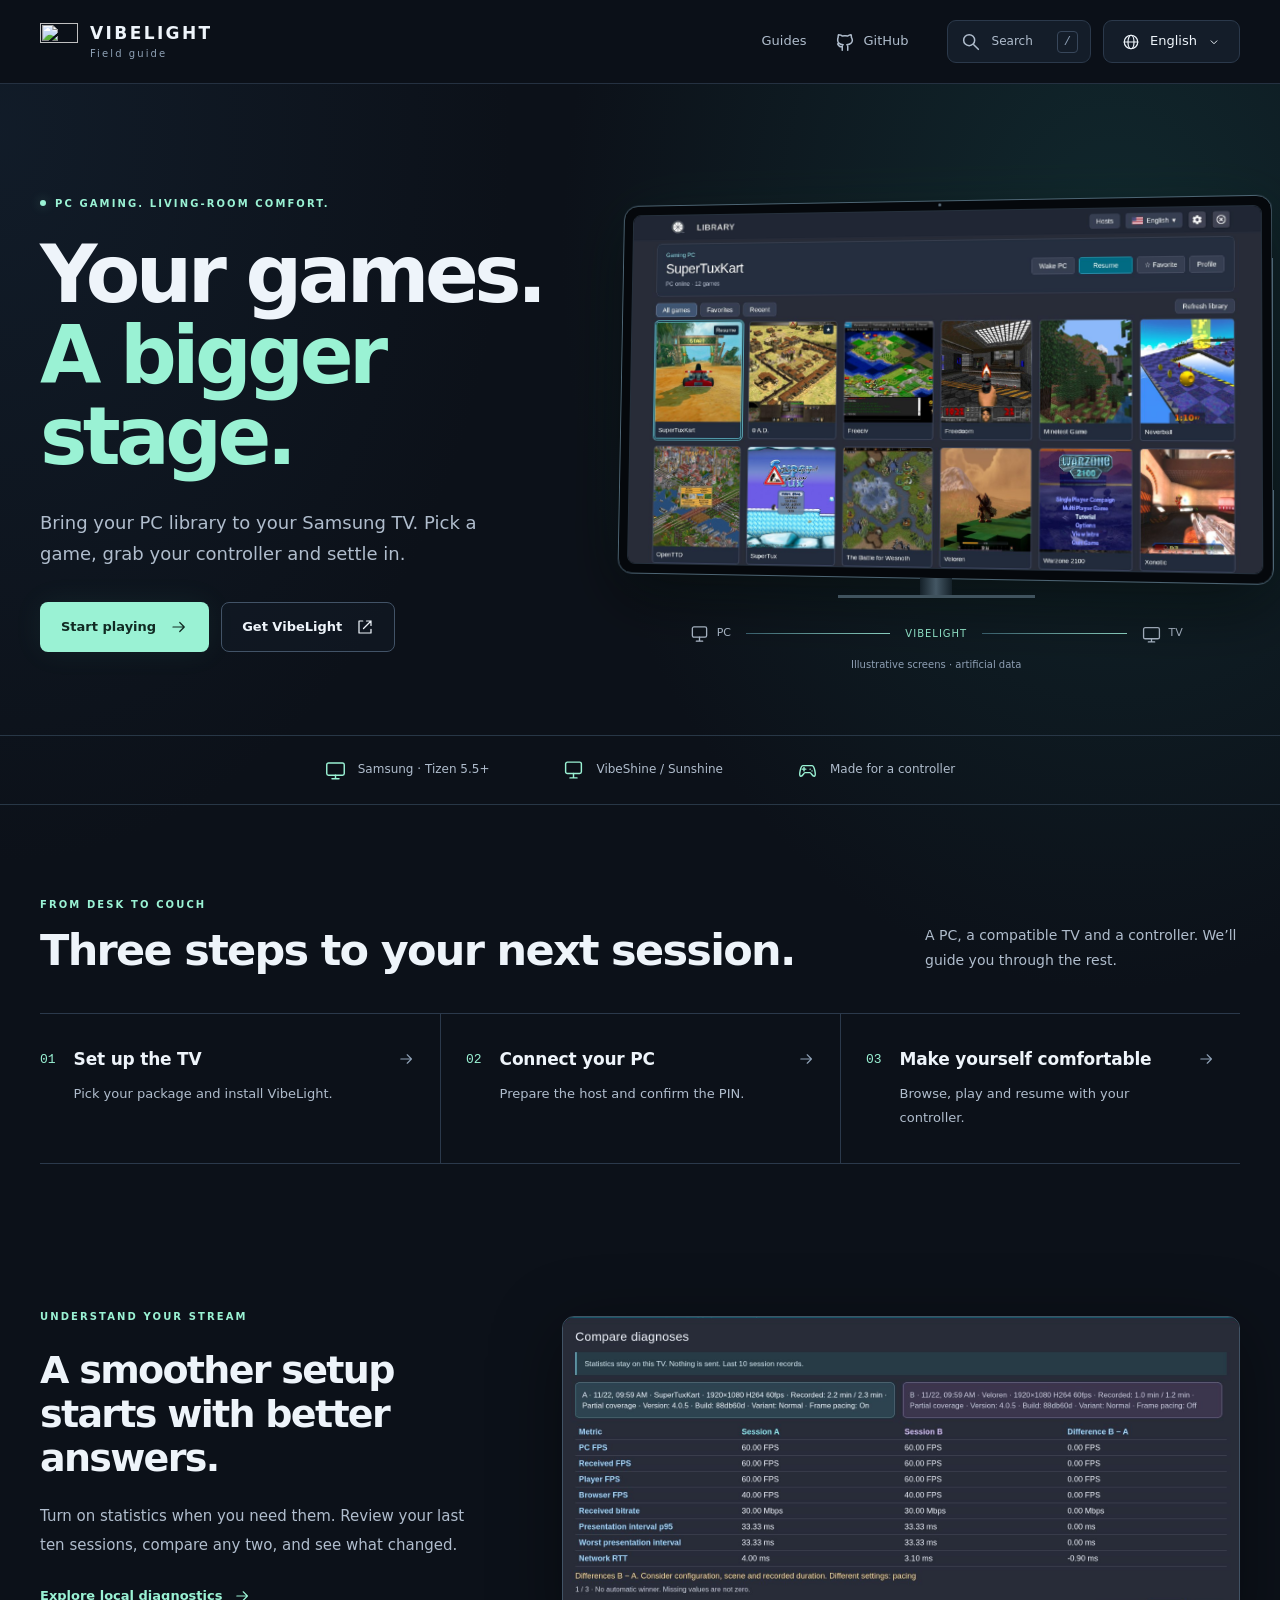
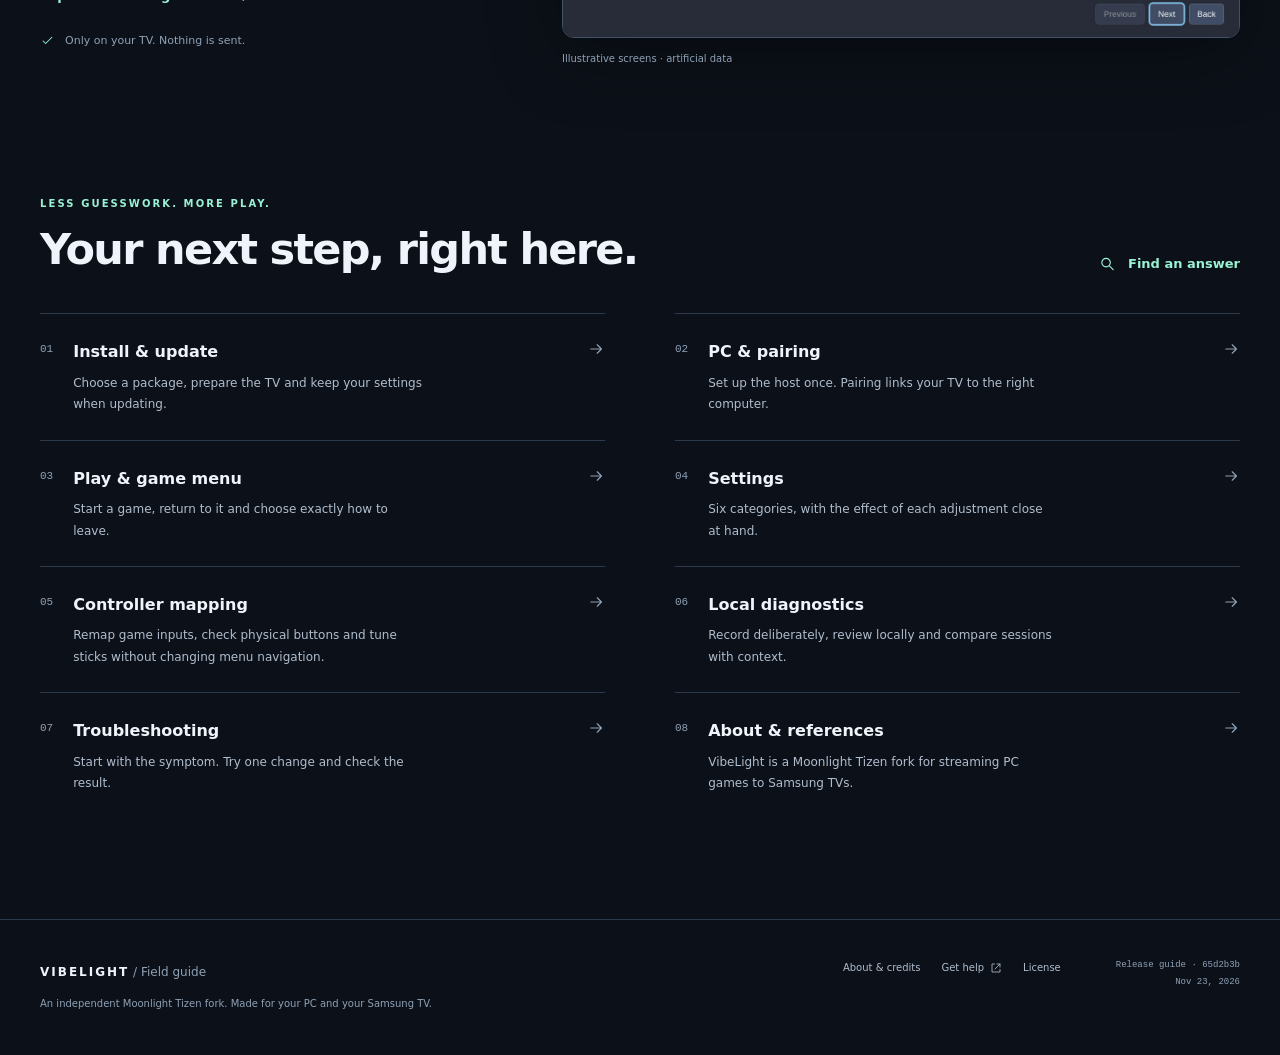
==== commit dadf70c8: "Drop the search from the 4.0.7 changelog, notes and guide The library search is removed (see the rev" ====
--- a/docs/index.html
+++ b/docs/index.html
@@ -12,7 +12,7 @@
 <svg class="symbols" aria-hidden="true" xmlns="http://www.w3.org/2000/svg"><defs><symbol id="icon-arrow" viewBox="0 0 24 24"><path d="M4 12h15m-6-6 6 6-6 6"/></symbol><symbol id="icon-external" viewBox="0 0 24 24"><path d="M14 4h6v6m0-6L10 14M9 4H4v16h16v-5"/></symbol><symbol id="icon-search" viewBox="0 0 24 24"><circle cx="10" cy="10" r="6"/><path d="m15 15 5 5"/></symbol><symbol id="icon-globe" viewBox="0 0 24 24"><circle cx="12" cy="12" r="9"/><ellipse cx="12" cy="12" rx="4" ry="9"/><path d="M3 12h18"/></symbol><symbol id="icon-chevron" viewBox="0 0 24 24"><path d="m7 10 5 5 5-5"/></symbol><symbol id="icon-close" viewBox="0 0 24 24"><path d="m6 6 12 12M18 6 6 18"/></symbol><symbol id="icon-check" viewBox="0 0 24 24"><path d="m5 12 4 4L19 6"/></symbol><symbol id="icon-pc" viewBox="0 0 24 24"><rect x="3" y="3" width="18" height="13" rx="2"/><path d="M8 21h8m-4-5v5"/></symbol><symbol id="icon-controller" viewBox="0 0 24 24"><path d="M7 7h10c3 0 5 11 3 12-2 1-4-4-5-4H9c-1 0-3 5-5 4-2-1 0-12 3-12Z"/><path d="M6 11h4m-2-2v4m7-2h.1m2 2h.1"/></symbol><symbol id="icon-tv" viewBox="0 0 24 24"><rect x="2" y="4" width="20" height="14" rx="2"/><path d="M8 22h8m-4-4v4"/></symbol><symbol id="icon-chart" viewBox="0 0 24 24"><path d="M4 3v17h17M8 15l4-5 4 3 4-8"/></symbol><symbol id="icon-book" viewBox="0 0 24 24"><path d="M12 5v15M3 4c4-1 6 0 9 2 3-2 5-3 9-2v15c-4-1-6 0-9 2-3-2-5-3-9-2Z"/></symbol><symbol id="icon-github" viewBox="0 0 24 24"><path d="M9 21v-4c-3 1-4-1-5-3M15 21v-4c0-1-.3-2-1-2 4-.5 6-2 6-5 0-1-.4-2-1-3 0-1 0-2-.5-3-2 0-3 1-3.5 1.5-2-.5-4-.5-6 0C8 4 7 4 5 4c-.5 1-.5 2-.5 3C4 8 4 9 4 10c0 3 2 4.5 6 5-1 0-1 1-1 2"/></symbol></defs></svg><a class="skip-link" href="#content">Skip to content</a>
 <header class="site-header"><div class="header-inner"><a class="brand" href="#home" aria-label="VibeLight · Home"><img src="./images/vibelight-code-mark.svg" width="38" height="38" alt=""><span>VIBELIGHT<small>Field guide</small></span></a><nav class="header-nav" aria-label="Main navigation"><a href="#install">Guides</a><a href="https://github.com/samirmartins/vibelight-tizen"><svg class="icon " aria-hidden="true"><use href="#icon-github"></use></svg>GitHub</a></nav><div class="header-tools"><button class="search-trigger" type="button" aria-label="Find an answer" aria-haspopup="dialog" aria-controls="search-dialog"><svg class="icon " aria-hidden="true"><use href="#icon-search"></use></svg><span>Search</span><kbd>/</kbd></button><details class="language-picker"><summary aria-label="Language: English"><svg class="icon " aria-hidden="true"><use href="#icon-globe"></use></svg><span>English</span><svg class="icon " aria-hidden="true"><use href="#icon-chevron"></use></svg></summary><nav aria-label="Language"><a href="./index.html?lang=en#home" data-language="en" lang="en" hreflang="en" aria-current="true"><span class="language-code">EN</span><span>English</span><svg class="icon " aria-hidden="true"><use href="#icon-check"></use></svg></a><a href="./pt-br/index.html?lang=pt-br#home" data-language="pt-br" lang="pt-BR" hreflang="pt-BR"><span class="language-code">PT-BR</span><span>Português (Brasil)</span></a><a href="./es/index.html?lang=es#home" data-language="es" lang="es" hreflang="es"><span class="language-code">ES</span><span>Español</span></a></nav></details></div></div></header>
 <main id="content" tabindex="-1"><article id="home" class="landing" data-page data-label="Home"><section class="hero"><div class="hero-copy"><p class="eyebrow"><span class="status-dot"></span>PC GAMING. LIVING-ROOM COMFORT.</p><h1>Your games.<br><em>A bigger stage.</em></h1><p class="hero-lead">Bring your PC library to your Samsung TV. Pick a game, grab your controller and settle in.</p><div class="hero-actions"><a class="button primary" href="#install">Start playing<svg class="icon " aria-hidden="true"><use href="#icon-arrow"></use></svg></a><a class="button secondary" href="https://github.com/samirmartins/vibelight-tizen/releases/latest">Get VibeLight<svg class="icon " aria-hidden="true"><use href="#icon-external"></use></svg></a></div></div><figure class="hero-visual"><div class="tv-frame"><div class="tv-camera"></div><img src="./images/guide/en-library.jpg" width="1920" height="1080" fetchpriority="high" alt="VibeLight game library on a Samsung-style TV, with open-source games and artificial PC data."></div><div class="tv-stand"></div><div class="signal-path"><span><svg class="icon " aria-hidden="true"><use href="#icon-pc"></use></svg>PC</span><span class="signal-line"></span><span class="signal-app">VibeLight</span><span class="signal-line"></span><span><svg class="icon " aria-hidden="true"><use href="#icon-tv"></use></svg>TV</span></div><figcaption>Illustrative screens · artificial data</figcaption></figure></section><div class="compatibility-strip"><span><svg class="icon " aria-hidden="true"><use href="#icon-tv"></use></svg>Samsung · Tizen 5.5+</span><span><svg class="icon " aria-hidden="true"><use href="#icon-pc"></use></svg>VibeShine / Sunshine</span><span><svg class="icon " aria-hidden="true"><use href="#icon-controller"></use></svg>Made for a controller</span></div><section class="getting-started"><div class="section-heading"><div><p class="eyebrow">FROM DESK TO COUCH</p><h2>Three steps to your next session.</h2></div><p>A PC, a compatible TV and a controller. We’ll guide you through the rest.</p></div><div class="setup-steps"><a href="#install"><span class="big-no">01</span><div><h3>Set up the TV</h3><p>Pick your package and install VibeLight.</p></div><svg class="icon " aria-hidden="true"><use href="#icon-arrow"></use></svg></a><a href="#pair"><span class="big-no">02</span><div><h3>Connect your PC</h3><p>Prepare the host and confirm the PIN.</p></div><svg class="icon " aria-hidden="true"><use href="#icon-arrow"></use></svg></a><a href="#play"><span class="big-no">03</span><div><h3>Make yourself comfortable</h3><p>Browse, play and resume with your controller.</p></div><svg class="icon " aria-hidden="true"><use href="#icon-arrow"></use></svg></a></div></section><section class="diagnostics-feature"><div class="feature-copy"><p class="eyebrow">UNDERSTAND YOUR STREAM</p><h2>A smoother setup starts with better answers.</h2><p>Turn on statistics when you need them. Review your last ten sessions, compare any two, and see what changed.</p><a class="text-link" href="#diagnostics">Explore local diagnostics<svg class="icon " aria-hidden="true"><use href="#icon-arrow"></use></svg></a><p class="privacy-note"><svg class="icon " aria-hidden="true"><use href="#icon-check"></use></svg>Only on your TV. Nothing is sent.</p></div><figure><div class="feature-window"><img src="./images/guide/en-comparison.jpg" width="1540" height="728" loading="lazy" alt="Two artificial session records compared side by side in VibeLight."></div><figcaption>Illustrative screens · artificial data</figcaption></figure></section><section class="guide-directory"><div class="section-heading"><div><p class="eyebrow">LESS GUESSWORK. MORE PLAY.</p><h2>Your next step, right here.</h2></div><button class="text-link search-trigger" type="button"><svg class="icon " aria-hidden="true"><use href="#icon-search"></use></svg>Find an answer</button></div><div class="directory-grid"><a href="#install"><span>01</span><div><h3>Install &amp; update</h3><p>Choose a package, prepare the TV and keep your settings when updating.</p></div><svg class="icon " aria-hidden="true"><use href="#icon-arrow"></use></svg></a><a href="#pair"><span>02</span><div><h3>PC &amp; pairing</h3><p>Set up the host once. Pairing links your TV to the right computer.</p></div><svg class="icon " aria-hidden="true"><use href="#icon-arrow"></use></svg></a><a href="#play"><span>03</span><div><h3>Play &amp; game menu</h3><p>Start a game, return to it and choose exactly how to leave.</p></div><svg class="icon " aria-hidden="true"><use href="#icon-arrow"></use></svg></a><a href="#settings"><span>04</span><div><h3>Settings</h3><p>Six categories, with the effect of each adjustment close at hand.</p></div><svg class="icon " aria-hidden="true"><use href="#icon-arrow"></use></svg></a><a href="#controller-mapping"><span>05</span><div><h3>Controller mapping</h3><p>Remap game inputs, check physical buttons and tune sticks without changing menu navigation.</p></div><svg class="icon " aria-hidden="true"><use href="#icon-arrow"></use></svg></a><a href="#diagnostics"><span>06</span><div><h3>Local diagnostics</h3><p>Record deliberately, review locally and compare sessions with context.</p></div><svg class="icon " aria-hidden="true"><use href="#icon-arrow"></use></svg></a><a href="#troubleshooting"><span>07</span><div><h3>Troubleshooting</h3><p>Start with the symptom. Try one change and check the result.</p></div><svg class="icon " aria-hidden="true"><use href="#icon-arrow"></use></svg></a><a href="#about"><span>08</span><div><h3>About &amp; references</h3><p>VibeLight is a Moonlight Tizen fork for streaming PC games to Samsung TVs.</p></div><svg class="icon " aria-hidden="true"><use href="#icon-arrow"></use></svg></a></div></section></article>
-<div class="guide-layout" id="guide-layout"><aside class="guide-sidebar"><a class="back-home" href="#home">← Home</a><p class="nav-label">Guides</p><nav aria-label="Guide chapters"><a href="#install" data-guide-link><span>01</span>Install &amp; update<svg class="icon " aria-hidden="true"><use href="#icon-arrow"></use></svg></a><a href="#pair" data-guide-link><span>02</span>PC &amp; pairing<svg class="icon " aria-hidden="true"><use href="#icon-arrow"></use></svg></a><a href="#play" data-guide-link><span>03</span>Play &amp; game menu<svg class="icon " aria-hidden="true"><use href="#icon-arrow"></use></svg></a><a href="#settings" data-guide-link><span>04</span>Settings<svg class="icon " aria-hidden="true"><use href="#icon-arrow"></use></svg></a><a href="#controller-mapping" data-guide-link><span>05</span>Controller mapping<svg class="icon " aria-hidden="true"><use href="#icon-arrow"></use></svg></a><a href="#diagnostics" data-guide-link><span>06</span>Local diagnostics<svg class="icon " aria-hidden="true"><use href="#icon-arrow"></use></svg></a><a href="#troubleshooting" data-guide-link><span>07</span>Troubleshooting<svg class="icon " aria-hidden="true"><use href="#icon-arrow"></use></svg></a><a href="#about" data-guide-link><span>08</span>About &amp; references<svg class="icon " aria-hidden="true"><use href="#icon-arrow"></use></svg></a></nav><div class="sidebar-note"><svg class="icon " aria-hidden="true"><use href="#icon-book"></use></svg><p>Short steps. Clear choices. Back to your game.</p></div></aside><div class="guide-content"><div class="guide-meta"><span class="preview-tag">v4.0.7 guide</span><span>Available release <a href="https://github.com/samirmartins/vibelight-tizen/releases/tag/v4.0.7">v4.0.7</a></span><span>Reviewed <time datetime="2026-11-23">Nov 23, 2026</time></span></div><p class="guide-version-note">This guide covers v4.0.7, including the settings, per-game statistics and ten-session history.</p><details class="mobile-contents"><summary>Browse the guides<svg class="icon " aria-hidden="true"><use href="#icon-chevron"></use></svg></summary><nav aria-label="Guide chapters"><a href="#install" data-guide-link><span>01</span>Install &amp; update<svg class="icon " aria-hidden="true"><use href="#icon-arrow"></use></svg></a><a href="#pair" data-guide-link><span>02</span>PC &amp; pairing<svg class="icon " aria-hidden="true"><use href="#icon-arrow"></use></svg></a><a href="#play" data-guide-link><span>03</span>Play &amp; game menu<svg class="icon " aria-hidden="true"><use href="#icon-arrow"></use></svg></a><a href="#settings" data-guide-link><span>04</span>Settings<svg class="icon " aria-hidden="true"><use href="#icon-arrow"></use></svg></a><a href="#controller-mapping" data-guide-link><span>05</span>Controller mapping<svg class="icon " aria-hidden="true"><use href="#icon-arrow"></use></svg></a><a href="#diagnostics" data-guide-link><span>06</span>Local diagnostics<svg class="icon " aria-hidden="true"><use href="#icon-arrow"></use></svg></a><a href="#troubleshooting" data-guide-link><span>07</span>Troubleshooting<svg class="icon " aria-hidden="true"><use href="#icon-arrow"></use></svg></a><a href="#about" data-guide-link><span>08</span>About &amp; references<svg class="icon " aria-hidden="true"><use href="#icon-arrow"></use></svg></a></nav></details><article id="install" data-page data-label="Install &amp; update"><div class="article-heading"><p class="eyebrow">01 / INSTALL &amp; UPDATE</p><h1>Your first game starts here.</h1><p class="article-lead">Choose a package, prepare the TV and keep your settings when updating.</p></div><section id="requirements" data-search data-keywords=""><h2>A quick equipment check<a class="heading-anchor" href="#requirements" aria-label="Link to this section">#</a></h2><p>You need a Samsung TV with Tizen 5.5 or later, a compatible controller and a PC running VibeShine or Sunshine. Use the same local network for initial setup.</p><div class="callout"><svg class="icon " aria-hidden="true"><use href="#icon-check"></use></svg><p>Start with 1080p · 60 FPS · H.264 · 30 Mbps. Adjust to your TV and connection.</p></div></section><section id="choose-package" data-search data-keywords=""><h2>Normal or ForceGM?<a class="heading-anchor" href="#choose-package" aria-label="Link to this section">#</a></h2><p>Start with Normal. Both packages run the same code and update the same installation; ForceGM changes the TV panel Game Mode request, not streaming quality.</p><div class="option-cards"><div><span class="option-index">01</span><h3>Normal · start here</h3><p>Use this for your first installation and whenever playback and controls already feel good. It leaves the panel mode to the TV; you can enable Game Mode manually if your TV offers it.</p></div><div><span class="option-index">02</span><h3>ForceGM · try if needed</h3><p>Try this if Normal feels delayed and the TV does not let you enable panel Game Mode for the app. It requests that mode; some TVs or firmware may ignore it. If it causes trouble or brings no benefit, return to Normal.</p></div></div><div class="callout"><svg class="icon " aria-hidden="true"><use href="#icon-check"></use></svg><p>ForceGM does not enable the separate ultra-low video latency setting. Leave that setting off for your first test.</p></div><div class="source-links"><a href="#video-latency">Understand ultra-low video latency<svg class="icon " aria-hidden="true"><use href="#icon-arrow"></use></svg></a></div></section><section id="install-tv" data-search data-keywords=""><h2>Install on your Samsung TV<a class="heading-anchor" href="#install-tv" aria-label="Link to this section">#</a></h2><ol class="steps"><li><span class="step-no">1</span><p>Download a VibeLight .wgt from Releases and <a href="https://github.com/Apps2Samsung/Apps2Samsung">Apps2Samsung</a> from its official project.</p></li><li><span class="step-no">2</span><p>In TV Apps / App Settings, enter 12345, enable Developer Mode, enter the installer device’s IP and restart the TV. Menus vary by model.</p></li><li><span class="step-no">3</span><p>Open <a href="https://github.com/Apps2Samsung/Apps2Samsung">Apps2Samsung</a>, choose the TV and select your .wgt. Follow its signing and installation prompts.</p></li></ol><div class="setup-illustration" role="img" aria-label="Developer Mode. Select .wgt → Install. Prepare the TV. Install your package"><div class="mini-tv"><div class="mini-tv-top">TV · APPS</div><div class="numeric-code">1 2 3 4 5</div><div class="illustration-line"><span>Developer Mode</span><span class="on-pill">ON</span></div></div><div class="connector"><svg class="icon " aria-hidden="true"><use href="#icon-arrow"></use></svg></div><div class="mini-installer"><div class="mini-tv-top">APPS2SAMSUNG</div><div class="package-file">.wgt</div><div class="install-action">Select .wgt → Install<svg class="icon " aria-hidden="true"><use href="#icon-arrow"></use></svg></div></div><div class="illustration-key"><span><b>1</b>Prepare the TV</span><span><b>2</b>Install your package</span></div></div><p class="caption">Setup diagram, not a Samsung or <a href="https://github.com/Apps2Samsung/Apps2Samsung">Apps2Samsung</a> screenshot. Follow the controls shown by your version.</p><div class="source-links"><a href="https://github.com/samirmartins/vibelight-tizen/releases/latest">VibeLight downloads<svg class="icon " aria-hidden="true"><use href="#icon-external"></use></svg></a><a href="https://github.com/Apps2Samsung/Apps2Samsung">Apps2Samsung<svg class="icon " aria-hidden="true"><use href="#icon-external"></use></svg></a><a href="https://developer.samsung.com/smarttv/develop/getting-started/using-sdk/tv-device.html">Samsung: Developer Mode<svg class="icon " aria-hidden="true"><use href="#icon-external"></use></svg></a></div></section><section id="update" data-search data-keywords=""><h2>Update without starting over<a class="heading-anchor" href="#update" aria-label="Link to this section">#</a></h2><p>Reuse your signing profile and author certificate. Avoid uninstalling the app or regenerating your certificate. Review any installer prompt that proposes removing the existing app.</p><div class="callout"><svg class="icon " aria-hidden="true"><use href="#icon-check"></use></svg><p>Uninstalling can erase pairing, preferences and local records. Normal and ForceGM update the same installation when the signature is compatible.</p></div><div class="source-links"><a href="https://developer.samsung.com/smarttv/develop/getting-started/setting-up-sdk/creating-certificates.html">Samsung: signing and updates<svg class="icon " aria-hidden="true"><use href="#icon-external"></use></svg></a></div></section><section id="tizen-studio" data-search data-keywords=""><h2>Prefer Tizen Studio?<a class="heading-anchor" href="#tizen-studio" aria-label="Link to this section">#</a></h2><p>Install TV Extensions and Samsung Certificate Extension. Connect the TV in Device Manager and allow app installation. Import the WGT, use a Samsung profile covering the TV’s DUID, then repackage/sign and run it. Reuse the existing author certificate for updates.</p><div class="source-links"><a href="https://developer.samsung.com/smarttv/develop/getting-started/using-sdk/tv-device.html">Samsung: connect a TV<svg class="icon " aria-hidden="true"><use href="#icon-external"></use></svg></a></div></section><nav class="chapter-nav" aria-label="Guide chapters"><a href="#home"><small>Previous</small>Home</a><a href="#pair"><small>Next</small>PC &amp; pairing<svg class="icon " aria-hidden="true"><use href="#icon-arrow"></use></svg></a></nav></article><article id="pair" data-page data-label="PC &amp; pairing"><div class="article-heading"><p class="eyebrow">02 / PC &amp; PAIRING</p><h1>Let the TV find your PC.</h1><p class="article-lead">Set up the host once. Pairing links your TV to the right computer.</p></div><section id="prepare-host" data-search data-keywords=""><h2>Prepare VibeShine or Sunshine<a class="heading-anchor" href="#prepare-host" aria-label="Link to this section">#</a></h2><p>VibeShine or Sunshine runs on the gaming PC, sends picture and sound to the TV, and receives your controller commands. Choose one host; keep only one running on that PC.</p><ol class="steps"><li><span class="step-no">1</span><p>Download the installer for your operating system from <a href="https://github.com/Nonary/vibeshine/releases/latest">VibeShine releases</a> or <a href="https://github.com/LizardByte/Sunshine/releases/latest">Sunshine releases</a>. Install it, including the controller components requested by that version, and open it.</p></li><li><span class="step-no">2</span><p>Open the host’s web interface from its tray icon or startup message. Create the administrator account if prompted. Sunshine normally uses https://localhost:47990 on the PC; VibeShine’s menu names and address may vary by version.</p></li><li><span class="step-no">3</span><p>Complete the capture and input setup offered by the host. Choose the display you want to stream, check the audio output, and resolve any capture, encoder or controller warnings before pairing. Start with the host’s default encoder settings.</p></li><li><span class="step-no">4</span><p>In Applications or the game-library page, add a game or launcher. Use Desktop for a simple first test if it is available. Save changes and keep the host running, with the PC awake.</p></li><li><span class="step-no">5</span><p>Keep the TV and PC on the same local network and allow the host through the firewall on your private network. Leave the web interface open: its PIN/pairing page is where you will enter the code shown by VibeLight.</p></li></ol><div class="callout"><svg class="icon " aria-hidden="true"><use href="#icon-check"></use></svg><p>Ready? The host opens without setup errors, your display is available, and a game or Desktop appears in its library. Now pair the TV.</p></div><div class="source-links"><a href="https://github.com/Nonary/vibeshine">VibeShine · official project and setup<svg class="icon " aria-hidden="true"><use href="#icon-external"></use></svg></a><a href="https://docs.lizardbyte.dev/projects/sunshine/latest/md_docs_2getting__started.html">Sunshine · official getting started guide<svg class="icon " aria-hidden="true"><use href="#icon-external"></use></svg></a><a href="#pair-pin">Next: confirm the PIN<svg class="icon " aria-hidden="true"><use href="#icon-arrow"></use></svg></a></div></section><section id="pair-pin" data-search data-keywords="pair pairing connection pin"><h2>Confirm the PIN<a class="heading-anchor" href="#pair-pin" aria-label="Link to this section">#</a></h2><ol class="steps"><li><span class="step-no">1</span><p>Open VibeLight and select the PC. If it is missing, use Add PC and enter the computer’s local IP.</p></li><li><span class="step-no">2</span><p>Enter the PIN shown on the TV into the PIN page of the host’s web interface.</p></li><li><span class="step-no">3</span><p>Wait for pairing to finish, then open your game library.</p></li></ol><figure class="guide-figure"><a class="image-shell" href="./images/guide/en-pair.jpg" target="_blank" rel="noopener" aria-label="View full size ↗"><img src="./images/guide/en-pair.jpg" width="666" height="495" loading="lazy" alt="Pairing screen with a demonstration PIN. Never share your real PIN or network details."></a><figcaption>Pairing screen with a demonstration PIN. Never share your real PIN or network details. <a href="./images/guide/en-pair.jpg" target="_blank" rel="noopener">View full size ↗</a></figcaption></figure><ol class="annotations"><li><b>01</b><span>Read the PIN on the TV.</span></li><li><b>02</b><span>Enter it on the PC, in the host’s PIN page — not in the installer.</span></li></ol></section><section id="wake-pc" data-search data-keywords=""><h2>Wake the PC<a class="heading-anchor" href="#wake-pc" aria-label="Link to this section">#</a></h2><p>Wake-on-LAN sends a wake packet over your local network. Set it up once while the PC is on; a successful send means the packet left the TV, not that the PC has finished waking.</p><ol class="steps"><li><span class="step-no">1</span><p>Connect the PC by Ethernet to the same local network as the TV. In its BIOS/UEFI, enable Wake-on-LAN, PME or Power on by PCI-E; the name depends on the motherboard.</p></li><li><span class="step-no">2</span><p>In the operating system’s network-adapter settings, enable waking by Magic Packet where supported. Find the physical Ethernet adapter’s MAC address; on Windows, ipconfig /all shows it as Physical Address. Do not use a VPN or virtual adapter’s address.</p></li><li><span class="step-no">3</span><p>In VibeLight, open the PC menu → Wake PC. Check the detected MAC or enter the physical adapter’s address, then use Save MAC. You can also use Wake PC in the library.</p></li><li><span class="step-no">4</span><p>Put the PC to sleep and select Wake PC on the TV. Wait for the PC and host to start, then refresh the library and select Play. Sending the packet from the Wake PC button does not launch a game; to wake the PC and start a game in one step, use Play while the PC is off (see Turn the PC on and play).</p></li></ol><div class="callout"><svg class="icon " aria-hidden="true"><use href="#icon-check"></use></svg><p>Test from sleep first. Waking over Wi-Fi or after shutdown depends on the PC, adapter and power settings; the network adapter must remain powered.</p></div><div class="source-links"><a href="#fix-network">PC missing after waking?<svg class="icon " aria-hidden="true"><use href="#icon-arrow"></use></svg></a></div></section><nav class="chapter-nav" aria-label="Guide chapters"><a href="#install"><small>Previous</small>Install &amp; update</a><a href="#play"><small>Next</small>Play &amp; game menu<svg class="icon " aria-hidden="true"><use href="#icon-arrow"></use></svg></a></nav></article><article id="play" data-page data-label="Play &amp; game menu"><div class="article-heading"><p class="eyebrow">03 / PLAY &amp; GAME MENU</p><h1>Everything within reach.</h1><p class="article-lead">Start a game, return to it and choose exactly how to leave.</p></div><section id="start-session" data-search data-keywords=""><h2>Play or resume<a class="heading-anchor" href="#start-session" aria-label="Link to this section">#</a></h2><p>Connect the controller to the TV, choose a game and select Play. Resume reconnects to the running app. The connection view shows its current stage; Cancel stops the attempt.</p></section><section id="game-menu" data-search data-keywords=""><h2>Open the in-game menu<a class="heading-anchor" href="#game-menu" aria-label="Link to this section">#</a></h2><p>Press Guide/Home on the gamepad. From this menu you can return to the game, adjust volume, show statistics, send shortcuts or typed text to the PC, disconnect or close the game on the PC.</p><div class="callout"><svg class="icon " aria-hidden="true"><use href="#icon-check"></use></svg><p>Closing the game may lose unsaved progress. Leaving through Smart Hub disconnects locally; reopen VibeLight and Resume to reconnect.</p></div><figure class="guide-figure"><a class="image-shell" href="./images/guide/en-menu.jpg" target="_blank" rel="noopener" aria-label="View full size ↗"><img src="./images/guide/en-menu.jpg" width="872" height="748" loading="lazy" alt="The real menu rendered locally over an open-source game illustration."></a><figcaption>The real menu rendered locally over an open-source game illustration. <a href="./images/guide/en-menu.jpg" target="_blank" rel="noopener">View full size ↗</a></figcaption></figure><ol class="annotations"><li><b>01</b><span>Resume closes this menu and returns to the game.</span></li><li><b>02</b><span>Statistics starts a local record for this session.</span></li><li><b>03</b><span>Disconnect keeps the game on the PC; End game on PC requests closure and asks for confirmation.</span></li></ol></section><section id="game-shortcuts" data-search data-keywords="shortcut atalho esc alt tab win desktop keyboard"><h2>Send shortcuts to the PC<a class="heading-anchor" href="#game-shortcuts" aria-label="Link to this section">#</a></h2><p>In the in-game menu choose Shortcuts. Esc, Alt+Tab, Win, Win+D, Alt+Enter and Enter are sent to the PC and the menu closes so you see the result at once.</p><p>Up and down move one row, left and right move one item, and Back returns to the menu. No key stays pressed after sending.</p><figure class="guide-figure"><a class="image-shell" href="./images/guide/en-shortcuts.jpg" target="_blank" rel="noopener" aria-label="View full size ↗"><img src="./images/guide/en-shortcuts.jpg" width="872" height="413" loading="lazy" alt="Shortcuts grid in the stream menu."></a><figcaption>Shortcuts grid in the stream menu. <a href="./images/guide/en-shortcuts.jpg" target="_blank" rel="noopener">View full size ↗</a></figcaption></figure></section><section id="type-text" data-search data-keywords="type text keyboard accent send password note"><h2>Type text on the PC<a class="heading-anchor" href="#type-text" aria-label="Link to this section">#</a></h2><p>In the in-game menu choose Type text. Press OK on the field to open the TV keyboard, type, then choose Send. Accents, symbols and emoji arrive as text on the PC, up to 256 characters at a time.</p><p>Up and down switch between the field and the Send and Back buttons; left and right switch between Send and Back. The text is forgotten when you leave. It never uses the game keyboard.</p><figure class="guide-figure"><a class="image-shell" href="./images/guide/en-text.jpg" target="_blank" rel="noopener" aria-label="View full size ↗"><img src="./images/guide/en-text.jpg" width="872" height="337" loading="lazy" alt="Type text with the keyboard on the TV. Text is illustrative."></a><figcaption>Type text with the keyboard on the TV. Text is illustrative. <a href="./images/guide/en-text.jpg" target="_blank" rel="noopener">View full size ↗</a></figcaption></figure></section><section id="refresh-library" data-search data-keywords=""><h2>New game missing?<a class="heading-anchor" href="#refresh-library" aria-label="Link to this section">#</a></h2><p>Refresh PC and library checks the PC again and asks it for the game list. It does not restart VibeLight. To reopen the whole app, use General &amp; about → Restart app.</p></section><section id="library-navigation" data-search data-keywords="library navigation remote focus arrows rows"><h2>Move through the library with the remote<a class="heading-anchor" href="#library-navigation" aria-label="Link to this section">#</a></h2><p>Up and down move between the rows of the library: the top buttons, the PC actions (Wake PC, Play, Favorite, Profile), the filters and the games. Left and right move along a row and stop at its ends. From the first row of games, up goes to the filter nearest to that game.</p></section><section id="wake-and-play" data-search data-keywords="wake on lan play off ask setting library"><h2>Turn the PC on and play<a class="heading-anchor" href="#wake-and-play" aria-label="Link to this section">#</a></h2><p>Press Play on a PC that is off and VibeLight offers to turn it on: Wake PC and play sends the wake signal, shows the steps and the clock (up to 120 seconds) and starts the game when the PC answers; Try to play anyway starts as before. Choose what Play does under Settings → Host Settings → When the PC is off (Ask, Wake and play or Try to play anyway). It only works if the PC is set up for Wake-on-LAN, as described in Wake the PC.</p></section><section id="library-search" data-search data-keywords="library search find game name filter keyboard"><h2>Search the library<a class="heading-anchor" href="#library-search" aria-label="Link to this section">#</a></h2><p>On the filter row, choose Search and type part of a game’s name. The list narrows with every letter, ignoring capital letters and accents, and only looks inside the filter you are in (All games, Favorites or Recent). Clear, or Back, empties the search and closes it; a new visit to the library starts without a search.</p></section><nav class="chapter-nav" aria-label="Guide chapters"><a href="#pair"><small>Previous</small>PC &amp; pairing</a><a href="#settings"><small>Next</small>Settings<svg class="icon " aria-hidden="true"><use href="#icon-arrow"></use></svg></a></nav></article><article id="settings" data-page data-label="Settings"><div class="article-heading"><p class="eyebrow">04 / SETTINGS</p><h1>Tune what matters.</h1><p class="article-lead">Six categories, with the effect of each adjustment close at hand.</p></div><section id="picture-sound" data-search data-keywords=""><h2>Find the right category<a class="heading-anchor" href="#picture-sound" aria-label="Link to this section">#</a></h2><p>Picture: resolution, FPS, bitrate, codec, HDR, color range, frame pacing and ultra-low latency. Sound: channels, adaptive buffer ceiling and playback on the PC.</p><p>Controls: mapping, tests, sticks, triggers, rumble and mouse. PCs &amp; library: address input, host resolution, ordering and PC removal. Diagnosis: warnings and saved records. General &amp; about: language, menu sounds, help, restart and restore defaults.</p><p>General &amp; about → System information shows the app version, Normal/ForceGM variant and build identifier. Unavailable means the package has no valid build metadata.</p><p>General &amp; about → Guide and help shows a QR code and readable address for opening this guide on your phone. Choose the language on the site. Controls on this TV opens the bundled navigation reference without internet.</p><figure class="guide-figure"><a class="image-shell" href="./images/guide/en-picture.jpg" target="_blank" rel="noopener" aria-label="View full size ↗"><img src="./images/guide/en-picture.jpg" width="1920" height="1080" loading="lazy" alt="Picture settings in the current source. Values are illustrative."></a><figcaption>Picture settings in the current source. Values are illustrative. <a href="./images/guide/en-picture.jpg" target="_blank" rel="noopener">View full size ↗</a></figcaption></figure></section><section id="high-refresh" data-search data-keywords="120 fps frame rate experimental high refresh 120hz"><h2>Experimental 120 FPS<a class="heading-anchor" href="#high-refresh" aria-label="Link to this section">#</a></h2><p>Settings → Picture offers 120 FPS, marked Experimental, only when the TV display is measured near 120 Hz. It is never offered or used on a 60 Hz display, and a saved 120 starts at 60 there. If a 120 FPS start does not finish, the next launch of the app goes back to 60 FPS once.</p><p>The measurement happens when the app opens, so the option may appear a few seconds later. Whether the picture really runs at 120 depends on the TV and the PC.</p></section><section id="stream-profiles" data-search data-keywords="profile perfil per game per pc resolution bitrate hdr codec override"><h2>Profiles for a PC or a game<a class="heading-anchor" href="#stream-profiles" aria-label="Link to this section">#</a></h2><p>A profile changes only the fields it contains: resolution, frame rate, bitrate, codec, HDR and sound. Everything else follows Settings. Priority is the game profile, then the PC profile, then Settings, field by field.</p><p>For a game, open the library, choose the game and press Profile. For a PC, open the PC card menu and choose Profile. Fields left on Default keep following Settings. Save applies from the next stream; Remove profile goes back to Settings.</p><p>HDR needs HEVC or AV1: saving HDR with H.264 is refused, and a session that would start HDR with H.264 starts in SDR and says so. The start message shows the origin, such as Game profile: 720p · 25 Mbps.</p><p>Settings → PCs &amp; library → Remove all profiles removes every PC and game profile. Settings and PC pairings are kept.</p><figure class="guide-figure"><a class="image-shell" href="./images/guide/en-profile.jpg" target="_blank" rel="noopener" aria-label="View full size ↗"><img src="./images/guide/en-profile.jpg" width="438" height="394" loading="lazy" alt="Game profile popup over the library. Values are illustrative."></a><figcaption>Game profile popup over the library. Values are illustrative. <a href="./images/guide/en-profile.jpg" target="_blank" rel="noopener">View full size ↗</a></figcaption></figure></section><section id="bitrate-defaults" data-search data-keywords="bitrate mbps default resolution table 1080p 4k"><h2>Default bitrate for each resolution<a class="heading-anchor" href="#bitrate-defaults" aria-label="Link to this section">#</a></h2><p>Choosing a resolution also sets a bitrate for 30 and 60 FPS. At 30 FPS: 480p 4, 720p 10, 1080p 20, 1440p 40, 4K 60 Mbps. At 60 FPS: 480p 6, 720p 15, 1080p 30, 1440p 50, 4K 80 Mbps.</p><p>Restore defaults selects 1080p, 60 FPS and 30 Mbps. You can change the bitrate afterwards in steps of 0.5 Mbps; changing resolution later suggests the table value again.</p></section><section id="video-latency" data-search data-keywords="lag latency game mode forcegm pacing h264"><h2>Ultra-low latency and ForceGM<a class="heading-anchor" href="#video-latency" aria-label="Link to this section">#</a></h2><p>Ultra-low video latency selects a player mode that disables TV image enhancements to reduce delay. It is independent of ForceGM and remains off by default. Some TVs/system versions may be unstable; Tizen 9 has a history of black screens or freezing.</p><p>Frame pacing can improve motion regularity and add latency. Keep the setting that works for your TV.</p><div class="source-links"><a href="#choose-package">Choose Normal or ForceGM<svg class="icon " aria-hidden="true"><use href="#icon-arrow"></use></svg></a></div></section><section id="audio-buffer" data-search data-keywords="audio sound buffer jitter crackling"><h2>Why not choose the smallest audio buffer?<a class="heading-anchor" href="#audio-buffer" aria-label="Link to this section">#</a></h2><p>The setting is an adaptive ceiling, not a fixed delay. Audio normally starts around 20 ms and increases its margin after underruns. A smaller ceiling can cause gaps or crackling without improving a session that is already stable.</p><div class="callout"><svg class="icon " aria-hidden="true"><use href="#icon-check"></use></svg><p>Change one setting at a time. Compare similar scenes and recording durations.</p></div></section><section id="controls" data-search data-keywords=""><h2>Make the controller yours<a class="heading-anchor" href="#controls" aria-label="Link to this section">#</a></h2><p>Use Controls to map buttons, test inputs and adjust sticks or triggers. Open Analog tuning inside the mapping editor to adjust sticks and triggers. Menu sounds live in General &amp; about; they stop before streaming.</p><div class="source-links"><a href="#controller-mapping">Open the controller mapping guide<svg class="icon " aria-hidden="true"><use href="#icon-arrow"></use></svg></a></div></section><nav class="chapter-nav" aria-label="Guide chapters"><a href="#play"><small>Previous</small>Play &amp; game menu</a><a href="#controller-mapping"><small>Next</small>Controller mapping<svg class="icon " aria-hidden="true"><use href="#icon-arrow"></use></svg></a></nav></article><article id="controller-mapping" data-page data-label="Controller mapping"><div class="article-heading"><p class="eyebrow">05 / CONTROLLER MAPPING</p><h1>Your buttons. Your layout.</h1><p class="article-lead">Remap game inputs, check physical buttons and tune sticks without changing menu navigation.</p></div><section id="mapping-start" data-search data-keywords=""><h2>Open the right controller profile<a class="heading-anchor" href="#mapping-start" aria-label="Link to this section">#</a></h2><p>Connect the controller to the TV, then open Settings → Controls → Controller mapping outside a game. Choose Xbox, PlayStation or Switch to match your controller. Each family has its own saved layout.</p><figure class="guide-figure"><a class="image-shell" href="./images/guide/en-mapping.jpg" target="_blank" rel="noopener" aria-label="View full size ↗"><img src="./images/guide/en-mapping.jpg" width="1576" height="803" loading="lazy" alt="Controller mapping editor showing the family tabs, physical buttons, game input, test and save controls."></a><figcaption>Current mapping editor with an illustrative Xbox A ↔ B swap. <a href="./images/guide/en-mapping.jpg" target="_blank" rel="noopener">View full size ↗</a></figcaption></figure></section><section id="mapping-buttons" data-search data-keywords=""><h2>Change what a button sends<a class="heading-anchor" href="#mapping-buttons" aria-label="Link to this section">#</a></h2><ol class="steps"><li><span class="step-no">1</span><p>Select the physical button in the controller diagram or button grid, then choose Change.</p></li><li><span class="step-no">2</span><p>Choose the game input it should send. For example, assign physical B to A; the previous assignment is swapped, keeping each input assigned once. Triggers can swap only with triggers.</p></li><li><span class="step-no">3</span><p>Review the swaps shown in the editor and choose Save. Cancel leaves the previously saved layout unchanged. Start or resume a stream to use the saved settings.</p></li></ol><div class="callout"><svg class="icon " aria-hidden="true"><use href="#icon-check"></use></svg><p>The layout affects game input. VibeLight menu navigation keeps the original buttons, so remapping does not change how you confirm or go back.</p></div></section><section id="mapping-test" data-search data-keywords=""><h2>Test buttons and recover a layout<a class="heading-anchor" href="#mapping-test" aria-label="Link to this section">#</a></h2><p>Choose Test buttons and press the controller’s physical buttons to see them light up. This checks which button the TV receives; it is not a live game test of the remap.</p><p>Choose Stop test, or hold Guide / PS / Home for three seconds to leave the test. To undo customizations, choose Restore layout and then Save; this resets the selected family’s button assignments and analog tuning.</p></section><section id="mapping-analog" data-search data-keywords=""><h2>Tune sticks and triggers only when needed<a class="heading-anchor" href="#mapping-analog" aria-label="Link to this section">#</a></h2><p>Open Settings → Controls → Controller mapping, then Analog tuning. Enable tuning to adjust deadzone, response curve, axis inversion, stick swap and trigger threshold for that family.</p><p>If a stick drifts while untouched, try a small deadzone; a larger value ignores more of its initial movement. Change one setting at a time, save and check the result in the next stream.</p><div class="source-links"><a href="#controls">Return to settings<svg class="icon " aria-hidden="true"><use href="#icon-arrow"></use></svg></a><a href="#game-menu">Open the in-game menu<svg class="icon " aria-hidden="true"><use href="#icon-arrow"></use></svg></a></div></section><nav class="chapter-nav" aria-label="Guide chapters"><a href="#settings"><small>Previous</small>Settings</a><a href="#diagnostics"><small>Next</small>Local diagnostics<svg class="icon " aria-hidden="true"><use href="#icon-arrow"></use></svg></a></nav></article><article id="diagnostics" data-page data-label="Local diagnostics"><div class="article-heading"><p class="eyebrow">06 / LOCAL DIAGNOSTICS</p><h1>Good questions. Useful numbers.</h1><p class="article-lead">Record deliberately, review locally and compare sessions with context.</p></div><section id="record-session" data-search data-keywords=""><h2>Start only when you choose<a class="heading-anchor" href="#record-session" aria-label="Link to this section">#</a></h2><ol class="steps"><li><span class="step-no">1</span><p>During a game, open the gamepad menu and enable Statistics. Recording starts then.</p></li><li><span class="step-no">2</span><p>Hide the numbers whenever you like. The same session keeps recording until you leave.</p></li><li><span class="step-no">3</span><p>After leaving, open Settings → Diagnosis → Last diagnosis.</p></li></ol><div class="callout"><svg class="icon " aria-hidden="true"><use href="#icon-check"></use></svg><p>Statistics stay on this TV. Nothing is sent. A new session starts inactive; without activation in that game, nothing is recorded.</p></div></section><section id="diagnostic-history" data-search data-keywords=""><h2>Your last ten session records<a class="heading-anchor" href="#diagnostic-history" aria-label="Link to this section">#</a></h2><p>History &amp; comparison keeps the latest ten saved sessions. Saving the eleventh removes the oldest. A session without activation does not replace previous records. Late activation is marked as partial coverage.</p><p>To delete one record, open it and choose Delete diagnosis. Confirm to remove only that record, or Cancel to keep it. The other saved diagnoses remain available.</p><figure class="guide-figure"><a class="image-shell" href="./images/guide/en-history.jpg" target="_blank" rel="noopener" aria-label="View full size ↗"><img src="./images/guide/en-history.jpg" width="1540" height="818" loading="lazy" alt="Ten artificial session records. A and B mark the selected pair."></a><figcaption>Ten artificial session records. A and B mark the selected pair. <a href="./images/guide/en-history.jpg" target="_blank" rel="noopener">View full size ↗</a></figcaption></figure><ol class="annotations"><li><b>01</b><span>Select any two distinct records with OK; select again to deselect.</span></li><li><b>02</b><span>A third record never replaces a selection silently. Deselect one first.</span></li></ol></section><section id="compare" data-search data-keywords=""><h2>Compare A and B<a class="heading-anchor" href="#compare" aria-label="Link to this section">#</a></h2><p>Choose Compare 2 records. The columns show each session and the difference B − A, with units and the values of settings that differ. Back preserves your selection and returns to the previous row.</p><figure class="guide-figure"><a class="image-shell" href="./images/guide/en-comparison.jpg" target="_blank" rel="noopener" aria-label="View full size ↗"><img src="./images/guide/en-comparison.jpg" width="1540" height="728" loading="lazy" alt="Side-by-side comparison. Numbers are illustrative, not TV test results."></a><figcaption>Side-by-side comparison. Numbers are illustrative, not TV test results. <a href="./images/guide/en-comparison.jpg" target="_blank" rel="noopener">View full size ↗</a></figcaption></figure><ol class="annotations"><li><b>01</b><span>Check configuration, scene and recording duration before comparing.</span></li><li><b>02</b><span>Event rates use the time actually measured; counts and denominators remain visible.</span></li><li><b>03</b><span>There is no automatic winner. Missing data is unavailable, never a healthy zero.</span></li></ol></section><section id="diagnosis-hints" data-search data-keywords="diagnosis hints suggestions loss jitter audio dica sugestao"><h2>Suggestions after a session<a class="heading-anchor" href="#diagnosis-hints" aria-label="Link to this section">#</a></h2><p>When you open Last diagnosis, a saved session of at least two minutes can show suggestions: frame gaps, network latency variation, audio underruns, discarded frames or slow host processing, each with what often helps and what it costs.</p><p>The rules are fixed and use only the records already saved on this TV. Nothing is sent, collected or changed automatically, and nothing runs during a stream. With two sessions of the same game, Compare can also point to bitrate when only the higher one had gaps. Wording says what often helps, never a certain cause.</p><figure class="guide-figure"><a class="image-shell" href="./images/guide/en-hints.jpg" target="_blank" rel="noopener" aria-label="View full size ↗"><img src="./images/guide/en-hints.jpg" width="1540" height="758" loading="lazy" alt="Last diagnosis with suggestions. Numbers are illustrative, not TV test results."></a><figcaption>Last diagnosis with suggestions. Numbers are illustrative, not TV test results. <a href="./images/guide/en-hints.jpg" target="_blank" rel="noopener">View full size ↗</a></figcaption></figure></section><section id="metrics" data-search data-keywords=""><h2>Nine groups, with room for detail<a class="heading-anchor" href="#metrics" aria-label="Link to this section">#</a></h2><p>Transmission, FPS, smoothness, network, frames, PC processing, TV work, audio and events. Live FPS/native values use the latest window; percentiles, peaks and counters cover the recorded interval. Saved means cover the recording.</p><p>Technical details preserves clock, cadence, window deviation, frame load, TV CPU/memory, JavaScript delays and worst-episode context. Native measurement coverage is explicit. p95 means 95% of measurements were at or below that value.</p><p>RTT is network round-trip time. Clock and submission to the player do not measure button-to-image latency. Browser presentation is not a physical panel measurement. A mean of window percentiles is not a session percentile.</p></section><nav class="chapter-nav" aria-label="Guide chapters"><a href="#controller-mapping"><small>Previous</small>Controller mapping</a><a href="#troubleshooting"><small>Next</small>Troubleshooting<svg class="icon " aria-hidden="true"><use href="#icon-arrow"></use></svg></a></nav></article><article id="troubleshooting" data-page data-label="Troubleshooting"><div class="article-heading"><p class="eyebrow">07 / TROUBLESHOOTING</p><h1>Find your way back to the game.</h1><p class="article-lead">Start with the symptom. Try one change and check the result.</p></div><section id="fix-network" data-search data-keywords="offline network connect pairing pin"><h2>PC missing or PIN rejected<a class="heading-anchor" href="#fix-network" aria-label="Link to this section">#</a></h2><p>Check that the host is open, both devices share a network and the firewall allows the host. Add the PC by local IP, then enter the new PIN in that host’s web interface. A failed response does not prove the PC is powered off.</p><p>If starting a stream fails, read the stage and suggested action in the error dialog. Close it to return to the library; after checking the PC or settings, choose Play again.</p><div class="source-links"><a href="#pair-pin">Review pairing<svg class="icon " aria-hidden="true"><use href="#icon-arrow"></use></svg></a></div></section><section id="fix-video" data-search data-keywords="stutter hitch fps black screen frozen"><h2>Black screen, freezing or uneven motion<a class="heading-anchor" href="#fix-video" aria-label="Link to this section">#</a></h2><p>Check the TV’s supported resolution and codec. Keep ultra-low latency off, especially on Tizen 9. If VibeLight reports failed cleanup and asks for a restart, restart before reconnecting.</p><p>For stutters despite high average FPS, enable Statistics and inspect interval p95/max, frame gaps and RTT variation. Compare equivalent scenes.</p><div class="source-links"><a href="#video-latency">Review video settings<svg class="icon " aria-hidden="true"><use href="#icon-arrow"></use></svg></a></div></section><section id="fix-audio" data-search data-keywords="audio sound crackle buffer"><h2>Audio gaps or crackling<a class="heading-anchor" href="#fix-audio" aria-label="Link to this section">#</a></h2><p>Check the output device and adaptive buffer ceiling. A low ceiling leaves less room for variation. In the diagnosis, inspect underruns/overruns and actual/target buffer.</p><div class="source-links"><a href="#audio-buffer">Understand the audio buffer<svg class="icon " aria-hidden="true"><use href="#icon-arrow"></use></svg></a></div></section><section id="fix-diagnosis" data-search data-keywords=""><h2>No saved record, or a storage error?<a class="heading-anchor" href="#fix-diagnosis" aria-label="Link to this section">#</a></h2><p>Enable Statistics in the game menu, leave the session and look in Settings → Diagnosis. Sessions never activated do not create records.</p><p>If saving fails, previous history is preserved and the new session may not be saved. Do not uninstall to recover records.</p><p>A failed write of settings or favorites now shows a warning. Check the TV storage and try again; changes that were not saved may be lost after restarting the app.</p><div class="source-links"><a href="#record-session">Review local recording<svg class="icon " aria-hidden="true"><use href="#icon-arrow"></use></svg></a></div></section><nav class="chapter-nav" aria-label="Guide chapters"><a href="#diagnostics"><small>Previous</small>Local diagnostics</a><a href="#about"><small>Next</small>About &amp; references<svg class="icon " aria-hidden="true"><use href="#icon-arrow"></use></svg></a></nav></article><article id="about" data-page data-label="About &amp; references"><div class="article-heading"><p class="eyebrow">08 / ABOUT &amp; REFERENCES</p><h1>Independent. Open source.</h1><p class="article-lead">VibeLight is a Moonlight Tizen fork for streaming PC games to Samsung TVs.</p></div><section id="project" data-search data-keywords=""><h2>Project and support<a class="heading-anchor" href="#project" aria-label="Link to this section">#</a></h2><p>Use the project’s issues for reproducible problems. Include app version, TV/Tizen and steps. Hide private network data and credentials in screenshots.</p><div class="source-links"><a href="https://github.com/samirmartins/vibelight-tizen">Source code<svg class="icon " aria-hidden="true"><use href="#icon-external"></use></svg></a><a href="https://github.com/samirmartins/vibelight-tizen/issues">Report an issue<svg class="icon " aria-hidden="true"><use href="#icon-external"></use></svg></a><a href="https://github.com/brightcraft/moonlight-tizen">Moonlight Tizen upstream<svg class="icon " aria-hidden="true"><use href="#icon-external"></use></svg></a></div></section><section id="versions" data-search data-keywords=""><h2>Which version does this guide describe?<a class="heading-anchor" href="#versions" aria-label="Link to this section">#</a></h2><p>Reviewed 23 November 2026. This guide covers the published v4.0.7 release, including its settings and local session history.</p><p>Check your installed version in General &amp; about → System information. See the release notes for changes between versions.</p><div class="source-links"><a href="https://github.com/samirmartins/vibelight-tizen/releases">Published releases<svg class="icon " aria-hidden="true"><use href="#icon-external"></use></svg></a></div></section><section id="credits" data-search data-keywords=""><h2>Images, licenses and technical references<a class="heading-anchor" href="#credits" aria-label="Link to this section">#</a></h2><p>App screens use artificial PCs, games and measurements. Installation artwork is a diagram. They do not claim physical TV validation or endorsement by Samsung or game developers. Open-game artwork retains its original credits and licenses.</p><div class="source-links"><a href="https://github.com/samirmartins/vibelight-tizen/blob/master/docs/images/ATTRIBUTION.md">Image credits<svg class="icon " aria-hidden="true"><use href="#icon-external"></use></svg></a><a href="https://github.com/samirmartins/vibelight-tizen/blob/master/LICENSE">Project license<svg class="icon " aria-hidden="true"><use href="#icon-external"></use></svg></a><a href="https://developer.samsung.com/smarttv/develop/extension-libraries/webassembly/tizen-wasm-player/overview.html">Samsung: WASM Player<svg class="icon " aria-hidden="true"><use href="#icon-external"></use></svg></a></div></section><nav class="chapter-nav" aria-label="Guide chapters"><a href="#troubleshooting"><small>Previous</small>Troubleshooting</a><a href="#home"><small>Next</small>Home<svg class="icon " aria-hidden="true"><use href="#icon-arrow"></use></svg></a></nav></article></div><aside class="topic-sidebar"><p class="nav-label">On this page</p><nav id="topic-links" aria-label="On this page"></nav></aside></div></main>
-<footer class="site-footer"><div><a class="footer-brand" href="#home">VIBELIGHT<span> / Field guide</span></a><p>An independent Moonlight Tizen fork. Made for your PC and your Samsung TV.</p></div><div class="footer-links"><a href="#about">About &amp; credits</a><a href="https://github.com/samirmartins/vibelight-tizen/issues">Get help<svg class="icon " aria-hidden="true"><use href="#icon-external"></use></svg></a><a href="https://github.com/samirmartins/vibelight-tizen/blob/master/LICENSE">License</a></div><p class="footer-version">Release guide · 8922a4f<br><time datetime="2026-11-23">Nov 23, 2026</time></p></footer>
+<div class="guide-layout" id="guide-layout"><aside class="guide-sidebar"><a class="back-home" href="#home">← Home</a><p class="nav-label">Guides</p><nav aria-label="Guide chapters"><a href="#install" data-guide-link><span>01</span>Install &amp; update<svg class="icon " aria-hidden="true"><use href="#icon-arrow"></use></svg></a><a href="#pair" data-guide-link><span>02</span>PC &amp; pairing<svg class="icon " aria-hidden="true"><use href="#icon-arrow"></use></svg></a><a href="#play" data-guide-link><span>03</span>Play &amp; game menu<svg class="icon " aria-hidden="true"><use href="#icon-arrow"></use></svg></a><a href="#settings" data-guide-link><span>04</span>Settings<svg class="icon " aria-hidden="true"><use href="#icon-arrow"></use></svg></a><a href="#controller-mapping" data-guide-link><span>05</span>Controller mapping<svg class="icon " aria-hidden="true"><use href="#icon-arrow"></use></svg></a><a href="#diagnostics" data-guide-link><span>06</span>Local diagnostics<svg class="icon " aria-hidden="true"><use href="#icon-arrow"></use></svg></a><a href="#troubleshooting" data-guide-link><span>07</span>Troubleshooting<svg class="icon " aria-hidden="true"><use href="#icon-arrow"></use></svg></a><a href="#about" data-guide-link><span>08</span>About &amp; references<svg class="icon " aria-hidden="true"><use href="#icon-arrow"></use></svg></a></nav><div class="sidebar-note"><svg class="icon " aria-hidden="true"><use href="#icon-book"></use></svg><p>Short steps. Clear choices. Back to your game.</p></div></aside><div class="guide-content"><div class="guide-meta"><span class="preview-tag">v4.0.7 guide</span><span>Available release <a href="https://github.com/samirmartins/vibelight-tizen/releases/tag/v4.0.7">v4.0.7</a></span><span>Reviewed <time datetime="2026-11-23">Nov 23, 2026</time></span></div><p class="guide-version-note">This guide covers v4.0.7, including the settings, per-game statistics and ten-session history.</p><details class="mobile-contents"><summary>Browse the guides<svg class="icon " aria-hidden="true"><use href="#icon-chevron"></use></svg></summary><nav aria-label="Guide chapters"><a href="#install" data-guide-link><span>01</span>Install &amp; update<svg class="icon " aria-hidden="true"><use href="#icon-arrow"></use></svg></a><a href="#pair" data-guide-link><span>02</span>PC &amp; pairing<svg class="icon " aria-hidden="true"><use href="#icon-arrow"></use></svg></a><a href="#play" data-guide-link><span>03</span>Play &amp; game menu<svg class="icon " aria-hidden="true"><use href="#icon-arrow"></use></svg></a><a href="#settings" data-guide-link><span>04</span>Settings<svg class="icon " aria-hidden="true"><use href="#icon-arrow"></use></svg></a><a href="#controller-mapping" data-guide-link><span>05</span>Controller mapping<svg class="icon " aria-hidden="true"><use href="#icon-arrow"></use></svg></a><a href="#diagnostics" data-guide-link><span>06</span>Local diagnostics<svg class="icon " aria-hidden="true"><use href="#icon-arrow"></use></svg></a><a href="#troubleshooting" data-guide-link><span>07</span>Troubleshooting<svg class="icon " aria-hidden="true"><use href="#icon-arrow"></use></svg></a><a href="#about" data-guide-link><span>08</span>About &amp; references<svg class="icon " aria-hidden="true"><use href="#icon-arrow"></use></svg></a></nav></details><article id="install" data-page data-label="Install &amp; update"><div class="article-heading"><p class="eyebrow">01 / INSTALL &amp; UPDATE</p><h1>Your first game starts here.</h1><p class="article-lead">Choose a package, prepare the TV and keep your settings when updating.</p></div><section id="requirements" data-search data-keywords=""><h2>A quick equipment check<a class="heading-anchor" href="#requirements" aria-label="Link to this section">#</a></h2><p>You need a Samsung TV with Tizen 5.5 or later, a compatible controller and a PC running VibeShine or Sunshine. Use the same local network for initial setup.</p><div class="callout"><svg class="icon " aria-hidden="true"><use href="#icon-check"></use></svg><p>Start with 1080p · 60 FPS · H.264 · 30 Mbps. Adjust to your TV and connection.</p></div></section><section id="choose-package" data-search data-keywords=""><h2>Normal or ForceGM?<a class="heading-anchor" href="#choose-package" aria-label="Link to this section">#</a></h2><p>Start with Normal. Both packages run the same code and update the same installation; ForceGM changes the TV panel Game Mode request, not streaming quality.</p><div class="option-cards"><div><span class="option-index">01</span><h3>Normal · start here</h3><p>Use this for your first installation and whenever playback and controls already feel good. It leaves the panel mode to the TV; you can enable Game Mode manually if your TV offers it.</p></div><div><span class="option-index">02</span><h3>ForceGM · try if needed</h3><p>Try this if Normal feels delayed and the TV does not let you enable panel Game Mode for the app. It requests that mode; some TVs or firmware may ignore it. If it causes trouble or brings no benefit, return to Normal.</p></div></div><div class="callout"><svg class="icon " aria-hidden="true"><use href="#icon-check"></use></svg><p>ForceGM does not enable the separate ultra-low video latency setting. Leave that setting off for your first test.</p></div><div class="source-links"><a href="#video-latency">Understand ultra-low video latency<svg class="icon " aria-hidden="true"><use href="#icon-arrow"></use></svg></a></div></section><section id="install-tv" data-search data-keywords=""><h2>Install on your Samsung TV<a class="heading-anchor" href="#install-tv" aria-label="Link to this section">#</a></h2><ol class="steps"><li><span class="step-no">1</span><p>Download a VibeLight .wgt from Releases and <a href="https://github.com/Apps2Samsung/Apps2Samsung">Apps2Samsung</a> from its official project.</p></li><li><span class="step-no">2</span><p>In TV Apps / App Settings, enter 12345, enable Developer Mode, enter the installer device’s IP and restart the TV. Menus vary by model.</p></li><li><span class="step-no">3</span><p>Open <a href="https://github.com/Apps2Samsung/Apps2Samsung">Apps2Samsung</a>, choose the TV and select your .wgt. Follow its signing and installation prompts.</p></li></ol><div class="setup-illustration" role="img" aria-label="Developer Mode. Select .wgt → Install. Prepare the TV. Install your package"><div class="mini-tv"><div class="mini-tv-top">TV · APPS</div><div class="numeric-code">1 2 3 4 5</div><div class="illustration-line"><span>Developer Mode</span><span class="on-pill">ON</span></div></div><div class="connector"><svg class="icon " aria-hidden="true"><use href="#icon-arrow"></use></svg></div><div class="mini-installer"><div class="mini-tv-top">APPS2SAMSUNG</div><div class="package-file">.wgt</div><div class="install-action">Select .wgt → Install<svg class="icon " aria-hidden="true"><use href="#icon-arrow"></use></svg></div></div><div class="illustration-key"><span><b>1</b>Prepare the TV</span><span><b>2</b>Install your package</span></div></div><p class="caption">Setup diagram, not a Samsung or <a href="https://github.com/Apps2Samsung/Apps2Samsung">Apps2Samsung</a> screenshot. Follow the controls shown by your version.</p><div class="source-links"><a href="https://github.com/samirmartins/vibelight-tizen/releases/latest">VibeLight downloads<svg class="icon " aria-hidden="true"><use href="#icon-external"></use></svg></a><a href="https://github.com/Apps2Samsung/Apps2Samsung">Apps2Samsung<svg class="icon " aria-hidden="true"><use href="#icon-external"></use></svg></a><a href="https://developer.samsung.com/smarttv/develop/getting-started/using-sdk/tv-device.html">Samsung: Developer Mode<svg class="icon " aria-hidden="true"><use href="#icon-external"></use></svg></a></div></section><section id="update" data-search data-keywords=""><h2>Update without starting over<a class="heading-anchor" href="#update" aria-label="Link to this section">#</a></h2><p>Reuse your signing profile and author certificate. Avoid uninstalling the app or regenerating your certificate. Review any installer prompt that proposes removing the existing app.</p><div class="callout"><svg class="icon " aria-hidden="true"><use href="#icon-check"></use></svg><p>Uninstalling can erase pairing, preferences and local records. Normal and ForceGM update the same installation when the signature is compatible.</p></div><div class="source-links"><a href="https://developer.samsung.com/smarttv/develop/getting-started/setting-up-sdk/creating-certificates.html">Samsung: signing and updates<svg class="icon " aria-hidden="true"><use href="#icon-external"></use></svg></a></div></section><section id="tizen-studio" data-search data-keywords=""><h2>Prefer Tizen Studio?<a class="heading-anchor" href="#tizen-studio" aria-label="Link to this section">#</a></h2><p>Install TV Extensions and Samsung Certificate Extension. Connect the TV in Device Manager and allow app installation. Import the WGT, use a Samsung profile covering the TV’s DUID, then repackage/sign and run it. Reuse the existing author certificate for updates.</p><div class="source-links"><a href="https://developer.samsung.com/smarttv/develop/getting-started/using-sdk/tv-device.html">Samsung: connect a TV<svg class="icon " aria-hidden="true"><use href="#icon-external"></use></svg></a></div></section><nav class="chapter-nav" aria-label="Guide chapters"><a href="#home"><small>Previous</small>Home</a><a href="#pair"><small>Next</small>PC &amp; pairing<svg class="icon " aria-hidden="true"><use href="#icon-arrow"></use></svg></a></nav></article><article id="pair" data-page data-label="PC &amp; pairing"><div class="article-heading"><p class="eyebrow">02 / PC &amp; PAIRING</p><h1>Let the TV find your PC.</h1><p class="article-lead">Set up the host once. Pairing links your TV to the right computer.</p></div><section id="prepare-host" data-search data-keywords=""><h2>Prepare VibeShine or Sunshine<a class="heading-anchor" href="#prepare-host" aria-label="Link to this section">#</a></h2><p>VibeShine or Sunshine runs on the gaming PC, sends picture and sound to the TV, and receives your controller commands. Choose one host; keep only one running on that PC.</p><ol class="steps"><li><span class="step-no">1</span><p>Download the installer for your operating system from <a href="https://github.com/Nonary/vibeshine/releases/latest">VibeShine releases</a> or <a href="https://github.com/LizardByte/Sunshine/releases/latest">Sunshine releases</a>. Install it, including the controller components requested by that version, and open it.</p></li><li><span class="step-no">2</span><p>Open the host’s web interface from its tray icon or startup message. Create the administrator account if prompted. Sunshine normally uses https://localhost:47990 on the PC; VibeShine’s menu names and address may vary by version.</p></li><li><span class="step-no">3</span><p>Complete the capture and input setup offered by the host. Choose the display you want to stream, check the audio output, and resolve any capture, encoder or controller warnings before pairing. Start with the host’s default encoder settings.</p></li><li><span class="step-no">4</span><p>In Applications or the game-library page, add a game or launcher. Use Desktop for a simple first test if it is available. Save changes and keep the host running, with the PC awake.</p></li><li><span class="step-no">5</span><p>Keep the TV and PC on the same local network and allow the host through the firewall on your private network. Leave the web interface open: its PIN/pairing page is where you will enter the code shown by VibeLight.</p></li></ol><div class="callout"><svg class="icon " aria-hidden="true"><use href="#icon-check"></use></svg><p>Ready? The host opens without setup errors, your display is available, and a game or Desktop appears in its library. Now pair the TV.</p></div><div class="source-links"><a href="https://github.com/Nonary/vibeshine">VibeShine · official project and setup<svg class="icon " aria-hidden="true"><use href="#icon-external"></use></svg></a><a href="https://docs.lizardbyte.dev/projects/sunshine/latest/md_docs_2getting__started.html">Sunshine · official getting started guide<svg class="icon " aria-hidden="true"><use href="#icon-external"></use></svg></a><a href="#pair-pin">Next: confirm the PIN<svg class="icon " aria-hidden="true"><use href="#icon-arrow"></use></svg></a></div></section><section id="pair-pin" data-search data-keywords="pair pairing connection pin"><h2>Confirm the PIN<a class="heading-anchor" href="#pair-pin" aria-label="Link to this section">#</a></h2><ol class="steps"><li><span class="step-no">1</span><p>Open VibeLight and select the PC. If it is missing, use Add PC and enter the computer’s local IP.</p></li><li><span class="step-no">2</span><p>Enter the PIN shown on the TV into the PIN page of the host’s web interface.</p></li><li><span class="step-no">3</span><p>Wait for pairing to finish, then open your game library.</p></li></ol><figure class="guide-figure"><a class="image-shell" href="./images/guide/en-pair.jpg" target="_blank" rel="noopener" aria-label="View full size ↗"><img src="./images/guide/en-pair.jpg" width="666" height="495" loading="lazy" alt="Pairing screen with a demonstration PIN. Never share your real PIN or network details."></a><figcaption>Pairing screen with a demonstration PIN. Never share your real PIN or network details. <a href="./images/guide/en-pair.jpg" target="_blank" rel="noopener">View full size ↗</a></figcaption></figure><ol class="annotations"><li><b>01</b><span>Read the PIN on the TV.</span></li><li><b>02</b><span>Enter it on the PC, in the host’s PIN page — not in the installer.</span></li></ol></section><section id="wake-pc" data-search data-keywords=""><h2>Wake the PC<a class="heading-anchor" href="#wake-pc" aria-label="Link to this section">#</a></h2><p>Wake-on-LAN sends a wake packet over your local network. Set it up once while the PC is on; a successful send means the packet left the TV, not that the PC has finished waking.</p><ol class="steps"><li><span class="step-no">1</span><p>Connect the PC by Ethernet to the same local network as the TV. In its BIOS/UEFI, enable Wake-on-LAN, PME or Power on by PCI-E; the name depends on the motherboard.</p></li><li><span class="step-no">2</span><p>In the operating system’s network-adapter settings, enable waking by Magic Packet where supported. Find the physical Ethernet adapter’s MAC address; on Windows, ipconfig /all shows it as Physical Address. Do not use a VPN or virtual adapter’s address.</p></li><li><span class="step-no">3</span><p>In VibeLight, open the PC menu → Wake PC. Check the detected MAC or enter the physical adapter’s address, then use Save MAC. You can also use Wake PC in the library.</p></li><li><span class="step-no">4</span><p>Put the PC to sleep and select Wake PC on the TV. Wait for the PC and host to start, then refresh the library and select Play. Sending the packet from the Wake PC button does not launch a game; to wake the PC and start a game in one step, use Play while the PC is off (see Turn the PC on and play).</p></li></ol><div class="callout"><svg class="icon " aria-hidden="true"><use href="#icon-check"></use></svg><p>Test from sleep first. Waking over Wi-Fi or after shutdown depends on the PC, adapter and power settings; the network adapter must remain powered.</p></div><div class="source-links"><a href="#fix-network">PC missing after waking?<svg class="icon " aria-hidden="true"><use href="#icon-arrow"></use></svg></a></div></section><nav class="chapter-nav" aria-label="Guide chapters"><a href="#install"><small>Previous</small>Install &amp; update</a><a href="#play"><small>Next</small>Play &amp; game menu<svg class="icon " aria-hidden="true"><use href="#icon-arrow"></use></svg></a></nav></article><article id="play" data-page data-label="Play &amp; game menu"><div class="article-heading"><p class="eyebrow">03 / PLAY &amp; GAME MENU</p><h1>Everything within reach.</h1><p class="article-lead">Start a game, return to it and choose exactly how to leave.</p></div><section id="start-session" data-search data-keywords=""><h2>Play or resume<a class="heading-anchor" href="#start-session" aria-label="Link to this section">#</a></h2><p>Connect the controller to the TV, choose a game and select Play. Resume reconnects to the running app. The connection view shows its current stage; Cancel stops the attempt.</p></section><section id="game-menu" data-search data-keywords=""><h2>Open the in-game menu<a class="heading-anchor" href="#game-menu" aria-label="Link to this section">#</a></h2><p>Press Guide/Home on the gamepad. From this menu you can return to the game, adjust volume, show statistics, send shortcuts or typed text to the PC, disconnect or close the game on the PC.</p><div class="callout"><svg class="icon " aria-hidden="true"><use href="#icon-check"></use></svg><p>Closing the game may lose unsaved progress. Leaving through Smart Hub disconnects locally; reopen VibeLight and Resume to reconnect.</p></div><figure class="guide-figure"><a class="image-shell" href="./images/guide/en-menu.jpg" target="_blank" rel="noopener" aria-label="View full size ↗"><img src="./images/guide/en-menu.jpg" width="872" height="748" loading="lazy" alt="The real menu rendered locally over an open-source game illustration."></a><figcaption>The real menu rendered locally over an open-source game illustration. <a href="./images/guide/en-menu.jpg" target="_blank" rel="noopener">View full size ↗</a></figcaption></figure><ol class="annotations"><li><b>01</b><span>Resume closes this menu and returns to the game.</span></li><li><b>02</b><span>Statistics starts a local record for this session.</span></li><li><b>03</b><span>Disconnect keeps the game on the PC; End game on PC requests closure and asks for confirmation.</span></li></ol></section><section id="game-shortcuts" data-search data-keywords="shortcut atalho esc alt tab win desktop keyboard"><h2>Send shortcuts to the PC<a class="heading-anchor" href="#game-shortcuts" aria-label="Link to this section">#</a></h2><p>In the in-game menu choose Shortcuts. Esc, Alt+Tab, Win, Win+D, Alt+Enter and Enter are sent to the PC and the menu closes so you see the result at once.</p><p>Up and down move one row, left and right move one item, and Back returns to the menu. No key stays pressed after sending.</p><figure class="guide-figure"><a class="image-shell" href="./images/guide/en-shortcuts.jpg" target="_blank" rel="noopener" aria-label="View full size ↗"><img src="./images/guide/en-shortcuts.jpg" width="872" height="413" loading="lazy" alt="Shortcuts grid in the stream menu."></a><figcaption>Shortcuts grid in the stream menu. <a href="./images/guide/en-shortcuts.jpg" target="_blank" rel="noopener">View full size ↗</a></figcaption></figure></section><section id="type-text" data-search data-keywords="type text keyboard accent send password note"><h2>Type text on the PC<a class="heading-anchor" href="#type-text" aria-label="Link to this section">#</a></h2><p>In the in-game menu choose Type text. Press OK on the field to open the TV keyboard, type, then choose Send. Accents, symbols and emoji arrive as text on the PC, up to 256 characters at a time.</p><p>Up and down switch between the field and the Send and Back buttons; left and right switch between Send and Back. The text is forgotten when you leave. It never uses the game keyboard.</p><figure class="guide-figure"><a class="image-shell" href="./images/guide/en-text.jpg" target="_blank" rel="noopener" aria-label="View full size ↗"><img src="./images/guide/en-text.jpg" width="872" height="337" loading="lazy" alt="Type text with the keyboard on the TV. Text is illustrative."></a><figcaption>Type text with the keyboard on the TV. Text is illustrative. <a href="./images/guide/en-text.jpg" target="_blank" rel="noopener">View full size ↗</a></figcaption></figure></section><section id="refresh-library" data-search data-keywords=""><h2>New game missing?<a class="heading-anchor" href="#refresh-library" aria-label="Link to this section">#</a></h2><p>Refresh PC and library checks the PC again and asks it for the game list. It does not restart VibeLight. To reopen the whole app, use General &amp; about → Restart app.</p></section><section id="library-navigation" data-search data-keywords="library navigation remote focus arrows rows"><h2>Move through the library with the remote<a class="heading-anchor" href="#library-navigation" aria-label="Link to this section">#</a></h2><p>Up and down move between the rows of the library: the top buttons, the PC actions (Wake PC, Play, Favorite, Profile), the filters and the games. Left and right move along a row and stop at its ends. From the first row of games, up goes to the filter nearest to that game.</p></section><section id="wake-and-play" data-search data-keywords="wake on lan play off ask setting library"><h2>Turn the PC on and play<a class="heading-anchor" href="#wake-and-play" aria-label="Link to this section">#</a></h2><p>Press Play on a PC that is off and VibeLight offers to turn it on: Wake PC and play sends the wake signal, shows the steps and the clock (up to 120 seconds) and starts the game when the PC answers; Try to play anyway starts as before. Choose what Play does under Settings → Host Settings → When the PC is off (Ask, Wake and play or Try to play anyway). It only works if the PC is set up for Wake-on-LAN, as described in Wake the PC.</p></section><nav class="chapter-nav" aria-label="Guide chapters"><a href="#pair"><small>Previous</small>PC &amp; pairing</a><a href="#settings"><small>Next</small>Settings<svg class="icon " aria-hidden="true"><use href="#icon-arrow"></use></svg></a></nav></article><article id="settings" data-page data-label="Settings"><div class="article-heading"><p class="eyebrow">04 / SETTINGS</p><h1>Tune what matters.</h1><p class="article-lead">Six categories, with the effect of each adjustment close at hand.</p></div><section id="picture-sound" data-search data-keywords=""><h2>Find the right category<a class="heading-anchor" href="#picture-sound" aria-label="Link to this section">#</a></h2><p>Picture: resolution, FPS, bitrate, codec, HDR, color range, frame pacing and ultra-low latency. Sound: channels, adaptive buffer ceiling and playback on the PC.</p><p>Controls: mapping, tests, sticks, triggers, rumble and mouse. PCs &amp; library: address input, host resolution, ordering and PC removal. Diagnosis: warnings and saved records. General &amp; about: language, menu sounds, help, restart and restore defaults.</p><p>General &amp; about → System information shows the app version, Normal/ForceGM variant and build identifier. Unavailable means the package has no valid build metadata.</p><p>General &amp; about → Guide and help shows a QR code and readable address for opening this guide on your phone. Choose the language on the site. Controls on this TV opens the bundled navigation reference without internet.</p><figure class="guide-figure"><a class="image-shell" href="./images/guide/en-picture.jpg" target="_blank" rel="noopener" aria-label="View full size ↗"><img src="./images/guide/en-picture.jpg" width="1920" height="1080" loading="lazy" alt="Picture settings in the current source. Values are illustrative."></a><figcaption>Picture settings in the current source. Values are illustrative. <a href="./images/guide/en-picture.jpg" target="_blank" rel="noopener">View full size ↗</a></figcaption></figure></section><section id="high-refresh" data-search data-keywords="120 fps frame rate experimental high refresh 120hz"><h2>Experimental 120 FPS<a class="heading-anchor" href="#high-refresh" aria-label="Link to this section">#</a></h2><p>Settings → Picture offers 120 FPS, marked Experimental, only when the TV display is measured near 120 Hz. It is never offered or used on a 60 Hz display, and a saved 120 starts at 60 there. If a 120 FPS start does not finish, the next launch of the app goes back to 60 FPS once.</p><p>The measurement happens when the app opens, so the option may appear a few seconds later. Whether the picture really runs at 120 depends on the TV and the PC.</p></section><section id="stream-profiles" data-search data-keywords="profile perfil per game per pc resolution bitrate hdr codec override"><h2>Profiles for a PC or a game<a class="heading-anchor" href="#stream-profiles" aria-label="Link to this section">#</a></h2><p>A profile changes only the fields it contains: resolution, frame rate, bitrate, codec, HDR and sound. Everything else follows Settings. Priority is the game profile, then the PC profile, then Settings, field by field.</p><p>For a game, open the library, choose the game and press Profile. For a PC, open the PC card menu and choose Profile. Fields left on Default keep following Settings. Save applies from the next stream; Remove profile goes back to Settings.</p><p>HDR needs HEVC or AV1: saving HDR with H.264 is refused, and a session that would start HDR with H.264 starts in SDR and says so. The start message shows the origin, such as Game profile: 720p · 25 Mbps.</p><p>Settings → PCs &amp; library → Remove all profiles removes every PC and game profile. Settings and PC pairings are kept.</p><figure class="guide-figure"><a class="image-shell" href="./images/guide/en-profile.jpg" target="_blank" rel="noopener" aria-label="View full size ↗"><img src="./images/guide/en-profile.jpg" width="438" height="394" loading="lazy" alt="Game profile popup over the library. Values are illustrative."></a><figcaption>Game profile popup over the library. Values are illustrative. <a href="./images/guide/en-profile.jpg" target="_blank" rel="noopener">View full size ↗</a></figcaption></figure></section><section id="bitrate-defaults" data-search data-keywords="bitrate mbps default resolution table 1080p 4k"><h2>Default bitrate for each resolution<a class="heading-anchor" href="#bitrate-defaults" aria-label="Link to this section">#</a></h2><p>Choosing a resolution also sets a bitrate for 30 and 60 FPS. At 30 FPS: 480p 4, 720p 10, 1080p 20, 1440p 40, 4K 60 Mbps. At 60 FPS: 480p 6, 720p 15, 1080p 30, 1440p 50, 4K 80 Mbps.</p><p>Restore defaults selects 1080p, 60 FPS and 30 Mbps. You can change the bitrate afterwards in steps of 0.5 Mbps; changing resolution later suggests the table value again.</p></section><section id="video-latency" data-search data-keywords="lag latency game mode forcegm pacing h264"><h2>Ultra-low latency and ForceGM<a class="heading-anchor" href="#video-latency" aria-label="Link to this section">#</a></h2><p>Ultra-low video latency selects a player mode that disables TV image enhancements to reduce delay. It is independent of ForceGM and remains off by default. Some TVs/system versions may be unstable; Tizen 9 has a history of black screens or freezing.</p><p>Frame pacing can improve motion regularity and add latency. Keep the setting that works for your TV.</p><div class="source-links"><a href="#choose-package">Choose Normal or ForceGM<svg class="icon " aria-hidden="true"><use href="#icon-arrow"></use></svg></a></div></section><section id="audio-buffer" data-search data-keywords="audio sound buffer jitter crackling"><h2>Why not choose the smallest audio buffer?<a class="heading-anchor" href="#audio-buffer" aria-label="Link to this section">#</a></h2><p>The setting is an adaptive ceiling, not a fixed delay. Audio normally starts around 20 ms and increases its margin after underruns. A smaller ceiling can cause gaps or crackling without improving a session that is already stable.</p><div class="callout"><svg class="icon " aria-hidden="true"><use href="#icon-check"></use></svg><p>Change one setting at a time. Compare similar scenes and recording durations.</p></div></section><section id="controls" data-search data-keywords=""><h2>Make the controller yours<a class="heading-anchor" href="#controls" aria-label="Link to this section">#</a></h2><p>Use Controls to map buttons, test inputs and adjust sticks or triggers. Open Analog tuning inside the mapping editor to adjust sticks and triggers. Menu sounds live in General &amp; about; they stop before streaming.</p><div class="source-links"><a href="#controller-mapping">Open the controller mapping guide<svg class="icon " aria-hidden="true"><use href="#icon-arrow"></use></svg></a></div></section><nav class="chapter-nav" aria-label="Guide chapters"><a href="#play"><small>Previous</small>Play &amp; game menu</a><a href="#controller-mapping"><small>Next</small>Controller mapping<svg class="icon " aria-hidden="true"><use href="#icon-arrow"></use></svg></a></nav></article><article id="controller-mapping" data-page data-label="Controller mapping"><div class="article-heading"><p class="eyebrow">05 / CONTROLLER MAPPING</p><h1>Your buttons. Your layout.</h1><p class="article-lead">Remap game inputs, check physical buttons and tune sticks without changing menu navigation.</p></div><section id="mapping-start" data-search data-keywords=""><h2>Open the right controller profile<a class="heading-anchor" href="#mapping-start" aria-label="Link to this section">#</a></h2><p>Connect the controller to the TV, then open Settings → Controls → Controller mapping outside a game. Choose Xbox, PlayStation or Switch to match your controller. Each family has its own saved layout.</p><figure class="guide-figure"><a class="image-shell" href="./images/guide/en-mapping.jpg" target="_blank" rel="noopener" aria-label="View full size ↗"><img src="./images/guide/en-mapping.jpg" width="1576" height="803" loading="lazy" alt="Controller mapping editor showing the family tabs, physical buttons, game input, test and save controls."></a><figcaption>Current mapping editor with an illustrative Xbox A ↔ B swap. <a href="./images/guide/en-mapping.jpg" target="_blank" rel="noopener">View full size ↗</a></figcaption></figure></section><section id="mapping-buttons" data-search data-keywords=""><h2>Change what a button sends<a class="heading-anchor" href="#mapping-buttons" aria-label="Link to this section">#</a></h2><ol class="steps"><li><span class="step-no">1</span><p>Select the physical button in the controller diagram or button grid, then choose Change.</p></li><li><span class="step-no">2</span><p>Choose the game input it should send. For example, assign physical B to A; the previous assignment is swapped, keeping each input assigned once. Triggers can swap only with triggers.</p></li><li><span class="step-no">3</span><p>Review the swaps shown in the editor and choose Save. Cancel leaves the previously saved layout unchanged. Start or resume a stream to use the saved settings.</p></li></ol><div class="callout"><svg class="icon " aria-hidden="true"><use href="#icon-check"></use></svg><p>The layout affects game input. VibeLight menu navigation keeps the original buttons, so remapping does not change how you confirm or go back.</p></div></section><section id="mapping-test" data-search data-keywords=""><h2>Test buttons and recover a layout<a class="heading-anchor" href="#mapping-test" aria-label="Link to this section">#</a></h2><p>Choose Test buttons and press the controller’s physical buttons to see them light up. This checks which button the TV receives; it is not a live game test of the remap.</p><p>Choose Stop test, or hold Guide / PS / Home for three seconds to leave the test. To undo customizations, choose Restore layout and then Save; this resets the selected family’s button assignments and analog tuning.</p></section><section id="mapping-analog" data-search data-keywords=""><h2>Tune sticks and triggers only when needed<a class="heading-anchor" href="#mapping-analog" aria-label="Link to this section">#</a></h2><p>Open Settings → Controls → Controller mapping, then Analog tuning. Enable tuning to adjust deadzone, response curve, axis inversion, stick swap and trigger threshold for that family.</p><p>If a stick drifts while untouched, try a small deadzone; a larger value ignores more of its initial movement. Change one setting at a time, save and check the result in the next stream.</p><div class="source-links"><a href="#controls">Return to settings<svg class="icon " aria-hidden="true"><use href="#icon-arrow"></use></svg></a><a href="#game-menu">Open the in-game menu<svg class="icon " aria-hidden="true"><use href="#icon-arrow"></use></svg></a></div></section><nav class="chapter-nav" aria-label="Guide chapters"><a href="#settings"><small>Previous</small>Settings</a><a href="#diagnostics"><small>Next</small>Local diagnostics<svg class="icon " aria-hidden="true"><use href="#icon-arrow"></use></svg></a></nav></article><article id="diagnostics" data-page data-label="Local diagnostics"><div class="article-heading"><p class="eyebrow">06 / LOCAL DIAGNOSTICS</p><h1>Good questions. Useful numbers.</h1><p class="article-lead">Record deliberately, review locally and compare sessions with context.</p></div><section id="record-session" data-search data-keywords=""><h2>Start only when you choose<a class="heading-anchor" href="#record-session" aria-label="Link to this section">#</a></h2><ol class="steps"><li><span class="step-no">1</span><p>During a game, open the gamepad menu and enable Statistics. Recording starts then.</p></li><li><span class="step-no">2</span><p>Hide the numbers whenever you like. The same session keeps recording until you leave.</p></li><li><span class="step-no">3</span><p>After leaving, open Settings → Diagnosis → Last diagnosis.</p></li></ol><div class="callout"><svg class="icon " aria-hidden="true"><use href="#icon-check"></use></svg><p>Statistics stay on this TV. Nothing is sent. A new session starts inactive; without activation in that game, nothing is recorded.</p></div></section><section id="diagnostic-history" data-search data-keywords=""><h2>Your last ten session records<a class="heading-anchor" href="#diagnostic-history" aria-label="Link to this section">#</a></h2><p>History &amp; comparison keeps the latest ten saved sessions. Saving the eleventh removes the oldest. A session without activation does not replace previous records. Late activation is marked as partial coverage.</p><p>To delete one record, open it and choose Delete diagnosis. Confirm to remove only that record, or Cancel to keep it. The other saved diagnoses remain available.</p><figure class="guide-figure"><a class="image-shell" href="./images/guide/en-history.jpg" target="_blank" rel="noopener" aria-label="View full size ↗"><img src="./images/guide/en-history.jpg" width="1540" height="818" loading="lazy" alt="Ten artificial session records. A and B mark the selected pair."></a><figcaption>Ten artificial session records. A and B mark the selected pair. <a href="./images/guide/en-history.jpg" target="_blank" rel="noopener">View full size ↗</a></figcaption></figure><ol class="annotations"><li><b>01</b><span>Select any two distinct records with OK; select again to deselect.</span></li><li><b>02</b><span>A third record never replaces a selection silently. Deselect one first.</span></li></ol></section><section id="compare" data-search data-keywords=""><h2>Compare A and B<a class="heading-anchor" href="#compare" aria-label="Link to this section">#</a></h2><p>Choose Compare 2 records. The columns show each session and the difference B − A, with units and the values of settings that differ. Back preserves your selection and returns to the previous row.</p><figure class="guide-figure"><a class="image-shell" href="./images/guide/en-comparison.jpg" target="_blank" rel="noopener" aria-label="View full size ↗"><img src="./images/guide/en-comparison.jpg" width="1540" height="728" loading="lazy" alt="Side-by-side comparison. Numbers are illustrative, not TV test results."></a><figcaption>Side-by-side comparison. Numbers are illustrative, not TV test results. <a href="./images/guide/en-comparison.jpg" target="_blank" rel="noopener">View full size ↗</a></figcaption></figure><ol class="annotations"><li><b>01</b><span>Check configuration, scene and recording duration before comparing.</span></li><li><b>02</b><span>Event rates use the time actually measured; counts and denominators remain visible.</span></li><li><b>03</b><span>There is no automatic winner. Missing data is unavailable, never a healthy zero.</span></li></ol></section><section id="diagnosis-hints" data-search data-keywords="diagnosis hints suggestions loss jitter audio dica sugestao"><h2>Suggestions after a session<a class="heading-anchor" href="#diagnosis-hints" aria-label="Link to this section">#</a></h2><p>When you open Last diagnosis, a saved session of at least two minutes can show suggestions: frame gaps, network latency variation, audio underruns, discarded frames or slow host processing, each with what often helps and what it costs.</p><p>The rules are fixed and use only the records already saved on this TV. Nothing is sent, collected or changed automatically, and nothing runs during a stream. With two sessions of the same game, Compare can also point to bitrate when only the higher one had gaps. Wording says what often helps, never a certain cause.</p><figure class="guide-figure"><a class="image-shell" href="./images/guide/en-hints.jpg" target="_blank" rel="noopener" aria-label="View full size ↗"><img src="./images/guide/en-hints.jpg" width="1540" height="758" loading="lazy" alt="Last diagnosis with suggestions. Numbers are illustrative, not TV test results."></a><figcaption>Last diagnosis with suggestions. Numbers are illustrative, not TV test results. <a href="./images/guide/en-hints.jpg" target="_blank" rel="noopener">View full size ↗</a></figcaption></figure></section><section id="metrics" data-search data-keywords=""><h2>Nine groups, with room for detail<a class="heading-anchor" href="#metrics" aria-label="Link to this section">#</a></h2><p>Transmission, FPS, smoothness, network, frames, PC processing, TV work, audio and events. Live FPS/native values use the latest window; percentiles, peaks and counters cover the recorded interval. Saved means cover the recording.</p><p>Technical details preserves clock, cadence, window deviation, frame load, TV CPU/memory, JavaScript delays and worst-episode context. Native measurement coverage is explicit. p95 means 95% of measurements were at or below that value.</p><p>RTT is network round-trip time. Clock and submission to the player do not measure button-to-image latency. Browser presentation is not a physical panel measurement. A mean of window percentiles is not a session percentile.</p></section><nav class="chapter-nav" aria-label="Guide chapters"><a href="#controller-mapping"><small>Previous</small>Controller mapping</a><a href="#troubleshooting"><small>Next</small>Troubleshooting<svg class="icon " aria-hidden="true"><use href="#icon-arrow"></use></svg></a></nav></article><article id="troubleshooting" data-page data-label="Troubleshooting"><div class="article-heading"><p class="eyebrow">07 / TROUBLESHOOTING</p><h1>Find your way back to the game.</h1><p class="article-lead">Start with the symptom. Try one change and check the result.</p></div><section id="fix-network" data-search data-keywords="offline network connect pairing pin"><h2>PC missing or PIN rejected<a class="heading-anchor" href="#fix-network" aria-label="Link to this section">#</a></h2><p>Check that the host is open, both devices share a network and the firewall allows the host. Add the PC by local IP, then enter the new PIN in that host’s web interface. A failed response does not prove the PC is powered off.</p><p>If starting a stream fails, read the stage and suggested action in the error dialog. Close it to return to the library; after checking the PC or settings, choose Play again.</p><div class="source-links"><a href="#pair-pin">Review pairing<svg class="icon " aria-hidden="true"><use href="#icon-arrow"></use></svg></a></div></section><section id="fix-video" data-search data-keywords="stutter hitch fps black screen frozen"><h2>Black screen, freezing or uneven motion<a class="heading-anchor" href="#fix-video" aria-label="Link to this section">#</a></h2><p>Check the TV’s supported resolution and codec. Keep ultra-low latency off, especially on Tizen 9. If VibeLight reports failed cleanup and asks for a restart, restart before reconnecting.</p><p>For stutters despite high average FPS, enable Statistics and inspect interval p95/max, frame gaps and RTT variation. Compare equivalent scenes.</p><div class="source-links"><a href="#video-latency">Review video settings<svg class="icon " aria-hidden="true"><use href="#icon-arrow"></use></svg></a></div></section><section id="fix-audio" data-search data-keywords="audio sound crackle buffer"><h2>Audio gaps or crackling<a class="heading-anchor" href="#fix-audio" aria-label="Link to this section">#</a></h2><p>Check the output device and adaptive buffer ceiling. A low ceiling leaves less room for variation. In the diagnosis, inspect underruns/overruns and actual/target buffer.</p><div class="source-links"><a href="#audio-buffer">Understand the audio buffer<svg class="icon " aria-hidden="true"><use href="#icon-arrow"></use></svg></a></div></section><section id="fix-diagnosis" data-search data-keywords=""><h2>No saved record, or a storage error?<a class="heading-anchor" href="#fix-diagnosis" aria-label="Link to this section">#</a></h2><p>Enable Statistics in the game menu, leave the session and look in Settings → Diagnosis. Sessions never activated do not create records.</p><p>If saving fails, previous history is preserved and the new session may not be saved. Do not uninstall to recover records.</p><p>A failed write of settings or favorites now shows a warning. Check the TV storage and try again; changes that were not saved may be lost after restarting the app.</p><div class="source-links"><a href="#record-session">Review local recording<svg class="icon " aria-hidden="true"><use href="#icon-arrow"></use></svg></a></div></section><nav class="chapter-nav" aria-label="Guide chapters"><a href="#diagnostics"><small>Previous</small>Local diagnostics</a><a href="#about"><small>Next</small>About &amp; references<svg class="icon " aria-hidden="true"><use href="#icon-arrow"></use></svg></a></nav></article><article id="about" data-page data-label="About &amp; references"><div class="article-heading"><p class="eyebrow">08 / ABOUT &amp; REFERENCES</p><h1>Independent. Open source.</h1><p class="article-lead">VibeLight is a Moonlight Tizen fork for streaming PC games to Samsung TVs.</p></div><section id="project" data-search data-keywords=""><h2>Project and support<a class="heading-anchor" href="#project" aria-label="Link to this section">#</a></h2><p>Use the project’s issues for reproducible problems. Include app version, TV/Tizen and steps. Hide private network data and credentials in screenshots.</p><div class="source-links"><a href="https://github.com/samirmartins/vibelight-tizen">Source code<svg class="icon " aria-hidden="true"><use href="#icon-external"></use></svg></a><a href="https://github.com/samirmartins/vibelight-tizen/issues">Report an issue<svg class="icon " aria-hidden="true"><use href="#icon-external"></use></svg></a><a href="https://github.com/brightcraft/moonlight-tizen">Moonlight Tizen upstream<svg class="icon " aria-hidden="true"><use href="#icon-external"></use></svg></a></div></section><section id="versions" data-search data-keywords=""><h2>Which version does this guide describe?<a class="heading-anchor" href="#versions" aria-label="Link to this section">#</a></h2><p>Reviewed 23 November 2026. This guide covers the published v4.0.7 release, including its settings and local session history.</p><p>Check your installed version in General &amp; about → System information. See the release notes for changes between versions.</p><div class="source-links"><a href="https://github.com/samirmartins/vibelight-tizen/releases">Published releases<svg class="icon " aria-hidden="true"><use href="#icon-external"></use></svg></a></div></section><section id="credits" data-search data-keywords=""><h2>Images, licenses and technical references<a class="heading-anchor" href="#credits" aria-label="Link to this section">#</a></h2><p>App screens use artificial PCs, games and measurements. Installation artwork is a diagram. They do not claim physical TV validation or endorsement by Samsung or game developers. Open-game artwork retains its original credits and licenses.</p><div class="source-links"><a href="https://github.com/samirmartins/vibelight-tizen/blob/master/docs/images/ATTRIBUTION.md">Image credits<svg class="icon " aria-hidden="true"><use href="#icon-external"></use></svg></a><a href="https://github.com/samirmartins/vibelight-tizen/blob/master/LICENSE">Project license<svg class="icon " aria-hidden="true"><use href="#icon-external"></use></svg></a><a href="https://developer.samsung.com/smarttv/develop/extension-libraries/webassembly/tizen-wasm-player/overview.html">Samsung: WASM Player<svg class="icon " aria-hidden="true"><use href="#icon-external"></use></svg></a></div></section><nav class="chapter-nav" aria-label="Guide chapters"><a href="#troubleshooting"><small>Previous</small>Troubleshooting</a><a href="#home"><small>Next</small>Home<svg class="icon " aria-hidden="true"><use href="#icon-arrow"></use></svg></a></nav></article></div><aside class="topic-sidebar"><p class="nav-label">On this page</p><nav id="topic-links" aria-label="On this page"></nav></aside></div></main>
+<footer class="site-footer"><div><a class="footer-brand" href="#home">VIBELIGHT<span> / Field guide</span></a><p>An independent Moonlight Tizen fork. Made for your PC and your Samsung TV.</p></div><div class="footer-links"><a href="#about">About &amp; credits</a><a href="https://github.com/samirmartins/vibelight-tizen/issues">Get help<svg class="icon " aria-hidden="true"><use href="#icon-external"></use></svg></a><a href="https://github.com/samirmartins/vibelight-tizen/blob/master/LICENSE">License</a></div><p class="footer-version">Release guide · 65d2b3b<br><time datetime="2026-11-23">Nov 23, 2026</time></p></footer>
 <dialog id="search-dialog" class="search-dialog" aria-labelledby="search-title"><form method="dialog" class="search-heading"><h2 id="search-title">Find an answer</h2><button class="icon-button" aria-label="Close"><svg class="icon " aria-hidden="true"><use href="#icon-close"></use></svg></button></form><div class="search-field"><svg class="icon " aria-hidden="true"><use href="#icon-search"></use></svg><input type="search" id="search" aria-label="Find an answer" aria-controls="results" autocomplete="off" placeholder="Try audio buffer, pairing or frame pacing…"></div><p id="search-status" role="status" data-empty="No matching answer. Try a different word." data-prompt="Search settings, setup and troubleshooting." data-count="Results: {count}">Search settings, setup and troubleshooting.</p><ul id="results"></ul><p class="search-privacy">Search runs in your browser. No query is sent.</p></dialog>
 </body></html>
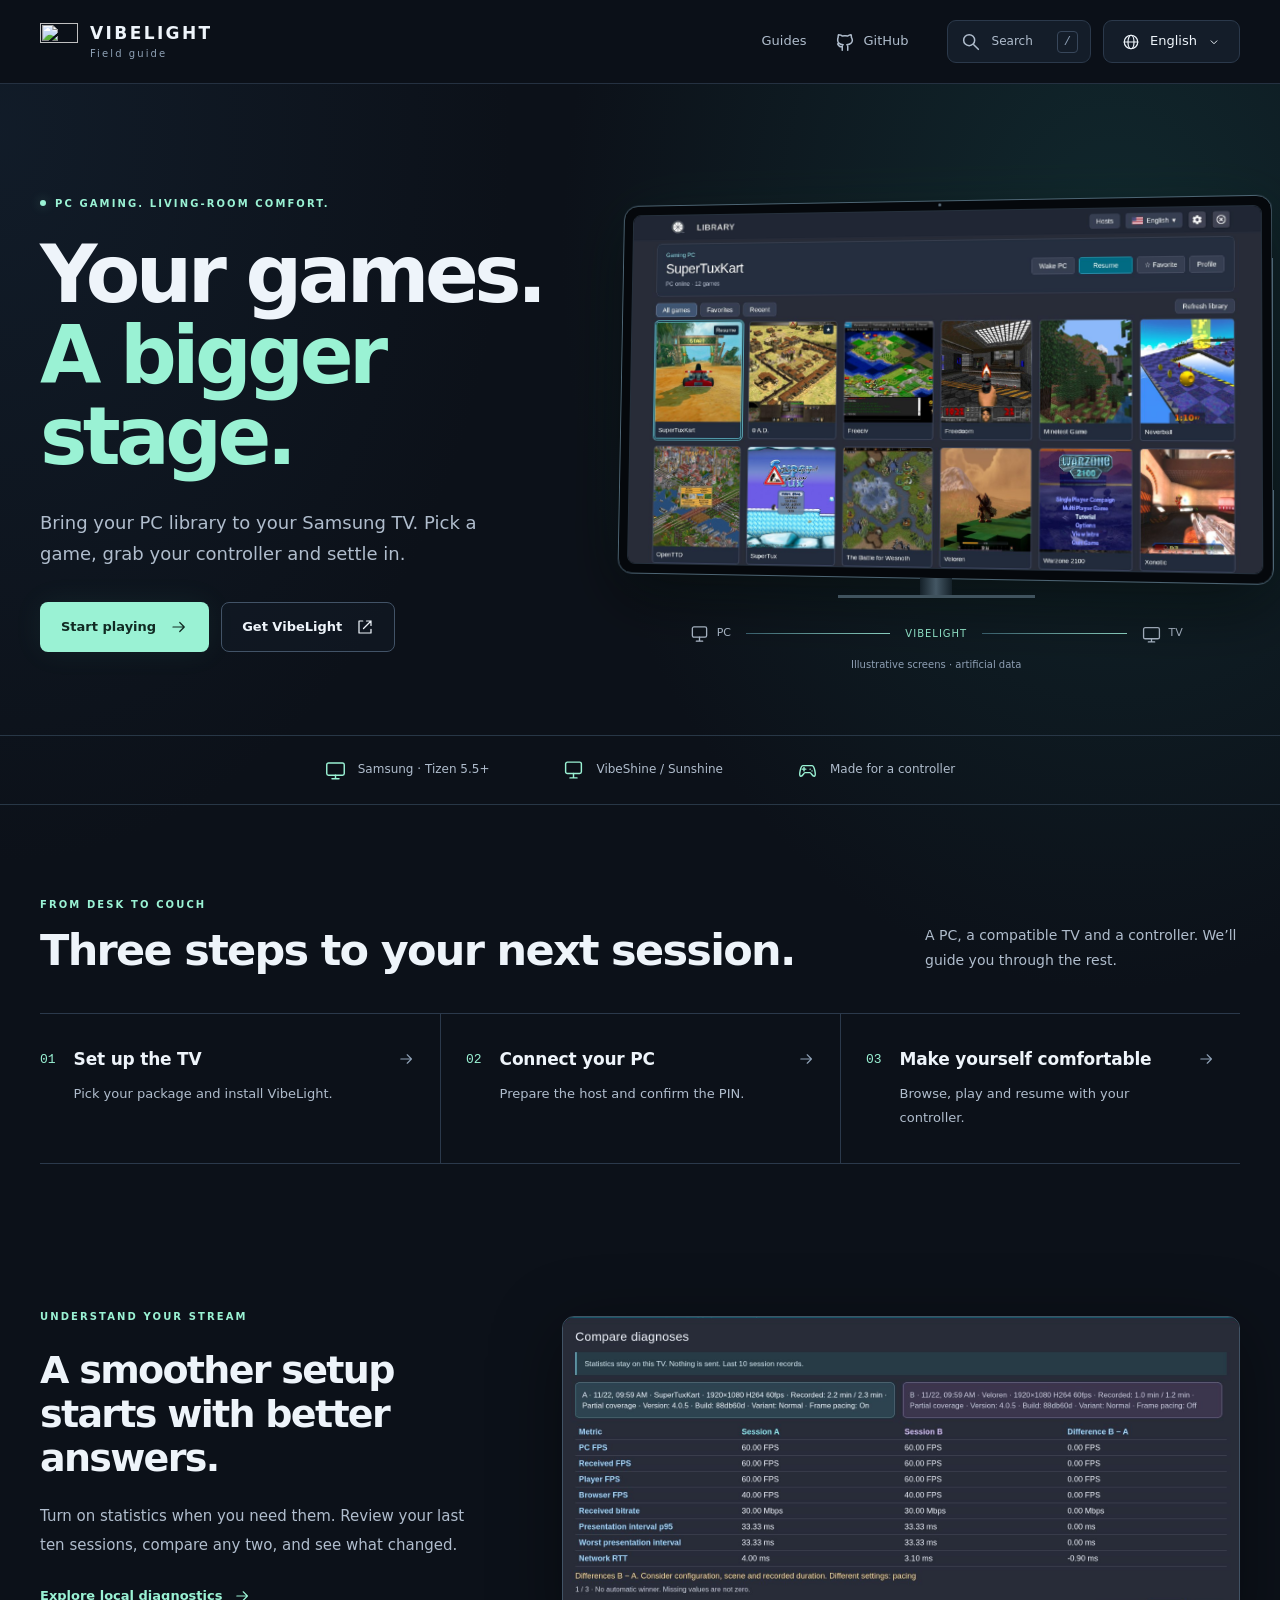
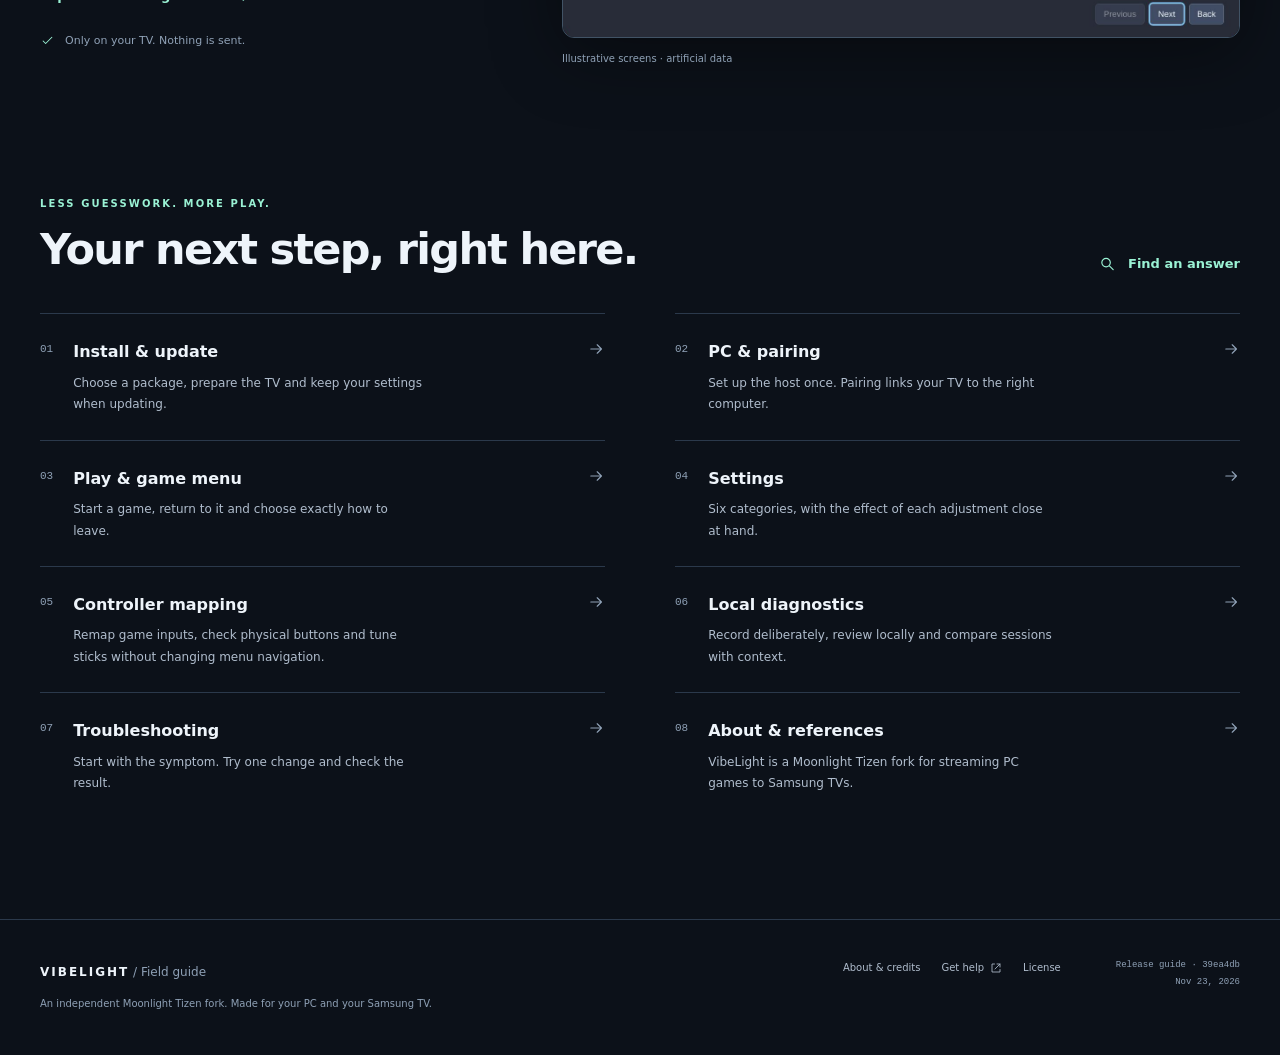
==== commit 9c8515b4: "Point the guide at the final 4.0.7 source commit" ====
--- a/docs/index.html
+++ b/docs/index.html
@@ -13,6 +13,6 @@
 <header class="site-header"><div class="header-inner"><a class="brand" href="#home" aria-label="VibeLight · Home"><img src="./images/vibelight-code-mark.svg" width="38" height="38" alt=""><span>VIBELIGHT<small>Field guide</small></span></a><nav class="header-nav" aria-label="Main navigation"><a href="#install">Guides</a><a href="https://github.com/samirmartins/vibelight-tizen"><svg class="icon " aria-hidden="true"><use href="#icon-github"></use></svg>GitHub</a></nav><div class="header-tools"><button class="search-trigger" type="button" aria-label="Find an answer" aria-haspopup="dialog" aria-controls="search-dialog"><svg class="icon " aria-hidden="true"><use href="#icon-search"></use></svg><span>Search</span><kbd>/</kbd></button><details class="language-picker"><summary aria-label="Language: English"><svg class="icon " aria-hidden="true"><use href="#icon-globe"></use></svg><span>English</span><svg class="icon " aria-hidden="true"><use href="#icon-chevron"></use></svg></summary><nav aria-label="Language"><a href="./index.html?lang=en#home" data-language="en" lang="en" hreflang="en" aria-current="true"><span class="language-code">EN</span><span>English</span><svg class="icon " aria-hidden="true"><use href="#icon-check"></use></svg></a><a href="./pt-br/index.html?lang=pt-br#home" data-language="pt-br" lang="pt-BR" hreflang="pt-BR"><span class="language-code">PT-BR</span><span>Português (Brasil)</span></a><a href="./es/index.html?lang=es#home" data-language="es" lang="es" hreflang="es"><span class="language-code">ES</span><span>Español</span></a></nav></details></div></div></header>
 <main id="content" tabindex="-1"><article id="home" class="landing" data-page data-label="Home"><section class="hero"><div class="hero-copy"><p class="eyebrow"><span class="status-dot"></span>PC GAMING. LIVING-ROOM COMFORT.</p><h1>Your games.<br><em>A bigger stage.</em></h1><p class="hero-lead">Bring your PC library to your Samsung TV. Pick a game, grab your controller and settle in.</p><div class="hero-actions"><a class="button primary" href="#install">Start playing<svg class="icon " aria-hidden="true"><use href="#icon-arrow"></use></svg></a><a class="button secondary" href="https://github.com/samirmartins/vibelight-tizen/releases/latest">Get VibeLight<svg class="icon " aria-hidden="true"><use href="#icon-external"></use></svg></a></div></div><figure class="hero-visual"><div class="tv-frame"><div class="tv-camera"></div><img src="./images/guide/en-library.jpg" width="1920" height="1080" fetchpriority="high" alt="VibeLight game library on a Samsung-style TV, with open-source games and artificial PC data."></div><div class="tv-stand"></div><div class="signal-path"><span><svg class="icon " aria-hidden="true"><use href="#icon-pc"></use></svg>PC</span><span class="signal-line"></span><span class="signal-app">VibeLight</span><span class="signal-line"></span><span><svg class="icon " aria-hidden="true"><use href="#icon-tv"></use></svg>TV</span></div><figcaption>Illustrative screens · artificial data</figcaption></figure></section><div class="compatibility-strip"><span><svg class="icon " aria-hidden="true"><use href="#icon-tv"></use></svg>Samsung · Tizen 5.5+</span><span><svg class="icon " aria-hidden="true"><use href="#icon-pc"></use></svg>VibeShine / Sunshine</span><span><svg class="icon " aria-hidden="true"><use href="#icon-controller"></use></svg>Made for a controller</span></div><section class="getting-started"><div class="section-heading"><div><p class="eyebrow">FROM DESK TO COUCH</p><h2>Three steps to your next session.</h2></div><p>A PC, a compatible TV and a controller. We’ll guide you through the rest.</p></div><div class="setup-steps"><a href="#install"><span class="big-no">01</span><div><h3>Set up the TV</h3><p>Pick your package and install VibeLight.</p></div><svg class="icon " aria-hidden="true"><use href="#icon-arrow"></use></svg></a><a href="#pair"><span class="big-no">02</span><div><h3>Connect your PC</h3><p>Prepare the host and confirm the PIN.</p></div><svg class="icon " aria-hidden="true"><use href="#icon-arrow"></use></svg></a><a href="#play"><span class="big-no">03</span><div><h3>Make yourself comfortable</h3><p>Browse, play and resume with your controller.</p></div><svg class="icon " aria-hidden="true"><use href="#icon-arrow"></use></svg></a></div></section><section class="diagnostics-feature"><div class="feature-copy"><p class="eyebrow">UNDERSTAND YOUR STREAM</p><h2>A smoother setup starts with better answers.</h2><p>Turn on statistics when you need them. Review your last ten sessions, compare any two, and see what changed.</p><a class="text-link" href="#diagnostics">Explore local diagnostics<svg class="icon " aria-hidden="true"><use href="#icon-arrow"></use></svg></a><p class="privacy-note"><svg class="icon " aria-hidden="true"><use href="#icon-check"></use></svg>Only on your TV. Nothing is sent.</p></div><figure><div class="feature-window"><img src="./images/guide/en-comparison.jpg" width="1540" height="728" loading="lazy" alt="Two artificial session records compared side by side in VibeLight."></div><figcaption>Illustrative screens · artificial data</figcaption></figure></section><section class="guide-directory"><div class="section-heading"><div><p class="eyebrow">LESS GUESSWORK. MORE PLAY.</p><h2>Your next step, right here.</h2></div><button class="text-link search-trigger" type="button"><svg class="icon " aria-hidden="true"><use href="#icon-search"></use></svg>Find an answer</button></div><div class="directory-grid"><a href="#install"><span>01</span><div><h3>Install &amp; update</h3><p>Choose a package, prepare the TV and keep your settings when updating.</p></div><svg class="icon " aria-hidden="true"><use href="#icon-arrow"></use></svg></a><a href="#pair"><span>02</span><div><h3>PC &amp; pairing</h3><p>Set up the host once. Pairing links your TV to the right computer.</p></div><svg class="icon " aria-hidden="true"><use href="#icon-arrow"></use></svg></a><a href="#play"><span>03</span><div><h3>Play &amp; game menu</h3><p>Start a game, return to it and choose exactly how to leave.</p></div><svg class="icon " aria-hidden="true"><use href="#icon-arrow"></use></svg></a><a href="#settings"><span>04</span><div><h3>Settings</h3><p>Six categories, with the effect of each adjustment close at hand.</p></div><svg class="icon " aria-hidden="true"><use href="#icon-arrow"></use></svg></a><a href="#controller-mapping"><span>05</span><div><h3>Controller mapping</h3><p>Remap game inputs, check physical buttons and tune sticks without changing menu navigation.</p></div><svg class="icon " aria-hidden="true"><use href="#icon-arrow"></use></svg></a><a href="#diagnostics"><span>06</span><div><h3>Local diagnostics</h3><p>Record deliberately, review locally and compare sessions with context.</p></div><svg class="icon " aria-hidden="true"><use href="#icon-arrow"></use></svg></a><a href="#troubleshooting"><span>07</span><div><h3>Troubleshooting</h3><p>Start with the symptom. Try one change and check the result.</p></div><svg class="icon " aria-hidden="true"><use href="#icon-arrow"></use></svg></a><a href="#about"><span>08</span><div><h3>About &amp; references</h3><p>VibeLight is a Moonlight Tizen fork for streaming PC games to Samsung TVs.</p></div><svg class="icon " aria-hidden="true"><use href="#icon-arrow"></use></svg></a></div></section></article>
 <div class="guide-layout" id="guide-layout"><aside class="guide-sidebar"><a class="back-home" href="#home">← Home</a><p class="nav-label">Guides</p><nav aria-label="Guide chapters"><a href="#install" data-guide-link><span>01</span>Install &amp; update<svg class="icon " aria-hidden="true"><use href="#icon-arrow"></use></svg></a><a href="#pair" data-guide-link><span>02</span>PC &amp; pairing<svg class="icon " aria-hidden="true"><use href="#icon-arrow"></use></svg></a><a href="#play" data-guide-link><span>03</span>Play &amp; game menu<svg class="icon " aria-hidden="true"><use href="#icon-arrow"></use></svg></a><a href="#settings" data-guide-link><span>04</span>Settings<svg class="icon " aria-hidden="true"><use href="#icon-arrow"></use></svg></a><a href="#controller-mapping" data-guide-link><span>05</span>Controller mapping<svg class="icon " aria-hidden="true"><use href="#icon-arrow"></use></svg></a><a href="#diagnostics" data-guide-link><span>06</span>Local diagnostics<svg class="icon " aria-hidden="true"><use href="#icon-arrow"></use></svg></a><a href="#troubleshooting" data-guide-link><span>07</span>Troubleshooting<svg class="icon " aria-hidden="true"><use href="#icon-arrow"></use></svg></a><a href="#about" data-guide-link><span>08</span>About &amp; references<svg class="icon " aria-hidden="true"><use href="#icon-arrow"></use></svg></a></nav><div class="sidebar-note"><svg class="icon " aria-hidden="true"><use href="#icon-book"></use></svg><p>Short steps. Clear choices. Back to your game.</p></div></aside><div class="guide-content"><div class="guide-meta"><span class="preview-tag">v4.0.7 guide</span><span>Available release <a href="https://github.com/samirmartins/vibelight-tizen/releases/tag/v4.0.7">v4.0.7</a></span><span>Reviewed <time datetime="2026-11-23">Nov 23, 2026</time></span></div><p class="guide-version-note">This guide covers v4.0.7, including the settings, per-game statistics and ten-session history.</p><details class="mobile-contents"><summary>Browse the guides<svg class="icon " aria-hidden="true"><use href="#icon-chevron"></use></svg></summary><nav aria-label="Guide chapters"><a href="#install" data-guide-link><span>01</span>Install &amp; update<svg class="icon " aria-hidden="true"><use href="#icon-arrow"></use></svg></a><a href="#pair" data-guide-link><span>02</span>PC &amp; pairing<svg class="icon " aria-hidden="true"><use href="#icon-arrow"></use></svg></a><a href="#play" data-guide-link><span>03</span>Play &amp; game menu<svg class="icon " aria-hidden="true"><use href="#icon-arrow"></use></svg></a><a href="#settings" data-guide-link><span>04</span>Settings<svg class="icon " aria-hidden="true"><use href="#icon-arrow"></use></svg></a><a href="#controller-mapping" data-guide-link><span>05</span>Controller mapping<svg class="icon " aria-hidden="true"><use href="#icon-arrow"></use></svg></a><a href="#diagnostics" data-guide-link><span>06</span>Local diagnostics<svg class="icon " aria-hidden="true"><use href="#icon-arrow"></use></svg></a><a href="#troubleshooting" data-guide-link><span>07</span>Troubleshooting<svg class="icon " aria-hidden="true"><use href="#icon-arrow"></use></svg></a><a href="#about" data-guide-link><span>08</span>About &amp; references<svg class="icon " aria-hidden="true"><use href="#icon-arrow"></use></svg></a></nav></details><article id="install" data-page data-label="Install &amp; update"><div class="article-heading"><p class="eyebrow">01 / INSTALL &amp; UPDATE</p><h1>Your first game starts here.</h1><p class="article-lead">Choose a package, prepare the TV and keep your settings when updating.</p></div><section id="requirements" data-search data-keywords=""><h2>A quick equipment check<a class="heading-anchor" href="#requirements" aria-label="Link to this section">#</a></h2><p>You need a Samsung TV with Tizen 5.5 or later, a compatible controller and a PC running VibeShine or Sunshine. Use the same local network for initial setup.</p><div class="callout"><svg class="icon " aria-hidden="true"><use href="#icon-check"></use></svg><p>Start with 1080p · 60 FPS · H.264 · 30 Mbps. Adjust to your TV and connection.</p></div></section><section id="choose-package" data-search data-keywords=""><h2>Normal or ForceGM?<a class="heading-anchor" href="#choose-package" aria-label="Link to this section">#</a></h2><p>Start with Normal. Both packages run the same code and update the same installation; ForceGM changes the TV panel Game Mode request, not streaming quality.</p><div class="option-cards"><div><span class="option-index">01</span><h3>Normal · start here</h3><p>Use this for your first installation and whenever playback and controls already feel good. It leaves the panel mode to the TV; you can enable Game Mode manually if your TV offers it.</p></div><div><span class="option-index">02</span><h3>ForceGM · try if needed</h3><p>Try this if Normal feels delayed and the TV does not let you enable panel Game Mode for the app. It requests that mode; some TVs or firmware may ignore it. If it causes trouble or brings no benefit, return to Normal.</p></div></div><div class="callout"><svg class="icon " aria-hidden="true"><use href="#icon-check"></use></svg><p>ForceGM does not enable the separate ultra-low video latency setting. Leave that setting off for your first test.</p></div><div class="source-links"><a href="#video-latency">Understand ultra-low video latency<svg class="icon " aria-hidden="true"><use href="#icon-arrow"></use></svg></a></div></section><section id="install-tv" data-search data-keywords=""><h2>Install on your Samsung TV<a class="heading-anchor" href="#install-tv" aria-label="Link to this section">#</a></h2><ol class="steps"><li><span class="step-no">1</span><p>Download a VibeLight .wgt from Releases and <a href="https://github.com/Apps2Samsung/Apps2Samsung">Apps2Samsung</a> from its official project.</p></li><li><span class="step-no">2</span><p>In TV Apps / App Settings, enter 12345, enable Developer Mode, enter the installer device’s IP and restart the TV. Menus vary by model.</p></li><li><span class="step-no">3</span><p>Open <a href="https://github.com/Apps2Samsung/Apps2Samsung">Apps2Samsung</a>, choose the TV and select your .wgt. Follow its signing and installation prompts.</p></li></ol><div class="setup-illustration" role="img" aria-label="Developer Mode. Select .wgt → Install. Prepare the TV. Install your package"><div class="mini-tv"><div class="mini-tv-top">TV · APPS</div><div class="numeric-code">1 2 3 4 5</div><div class="illustration-line"><span>Developer Mode</span><span class="on-pill">ON</span></div></div><div class="connector"><svg class="icon " aria-hidden="true"><use href="#icon-arrow"></use></svg></div><div class="mini-installer"><div class="mini-tv-top">APPS2SAMSUNG</div><div class="package-file">.wgt</div><div class="install-action">Select .wgt → Install<svg class="icon " aria-hidden="true"><use href="#icon-arrow"></use></svg></div></div><div class="illustration-key"><span><b>1</b>Prepare the TV</span><span><b>2</b>Install your package</span></div></div><p class="caption">Setup diagram, not a Samsung or <a href="https://github.com/Apps2Samsung/Apps2Samsung">Apps2Samsung</a> screenshot. Follow the controls shown by your version.</p><div class="source-links"><a href="https://github.com/samirmartins/vibelight-tizen/releases/latest">VibeLight downloads<svg class="icon " aria-hidden="true"><use href="#icon-external"></use></svg></a><a href="https://github.com/Apps2Samsung/Apps2Samsung">Apps2Samsung<svg class="icon " aria-hidden="true"><use href="#icon-external"></use></svg></a><a href="https://developer.samsung.com/smarttv/develop/getting-started/using-sdk/tv-device.html">Samsung: Developer Mode<svg class="icon " aria-hidden="true"><use href="#icon-external"></use></svg></a></div></section><section id="update" data-search data-keywords=""><h2>Update without starting over<a class="heading-anchor" href="#update" aria-label="Link to this section">#</a></h2><p>Reuse your signing profile and author certificate. Avoid uninstalling the app or regenerating your certificate. Review any installer prompt that proposes removing the existing app.</p><div class="callout"><svg class="icon " aria-hidden="true"><use href="#icon-check"></use></svg><p>Uninstalling can erase pairing, preferences and local records. Normal and ForceGM update the same installation when the signature is compatible.</p></div><div class="source-links"><a href="https://developer.samsung.com/smarttv/develop/getting-started/setting-up-sdk/creating-certificates.html">Samsung: signing and updates<svg class="icon " aria-hidden="true"><use href="#icon-external"></use></svg></a></div></section><section id="tizen-studio" data-search data-keywords=""><h2>Prefer Tizen Studio?<a class="heading-anchor" href="#tizen-studio" aria-label="Link to this section">#</a></h2><p>Install TV Extensions and Samsung Certificate Extension. Connect the TV in Device Manager and allow app installation. Import the WGT, use a Samsung profile covering the TV’s DUID, then repackage/sign and run it. Reuse the existing author certificate for updates.</p><div class="source-links"><a href="https://developer.samsung.com/smarttv/develop/getting-started/using-sdk/tv-device.html">Samsung: connect a TV<svg class="icon " aria-hidden="true"><use href="#icon-external"></use></svg></a></div></section><nav class="chapter-nav" aria-label="Guide chapters"><a href="#home"><small>Previous</small>Home</a><a href="#pair"><small>Next</small>PC &amp; pairing<svg class="icon " aria-hidden="true"><use href="#icon-arrow"></use></svg></a></nav></article><article id="pair" data-page data-label="PC &amp; pairing"><div class="article-heading"><p class="eyebrow">02 / PC &amp; PAIRING</p><h1>Let the TV find your PC.</h1><p class="article-lead">Set up the host once. Pairing links your TV to the right computer.</p></div><section id="prepare-host" data-search data-keywords=""><h2>Prepare VibeShine or Sunshine<a class="heading-anchor" href="#prepare-host" aria-label="Link to this section">#</a></h2><p>VibeShine or Sunshine runs on the gaming PC, sends picture and sound to the TV, and receives your controller commands. Choose one host; keep only one running on that PC.</p><ol class="steps"><li><span class="step-no">1</span><p>Download the installer for your operating system from <a href="https://github.com/Nonary/vibeshine/releases/latest">VibeShine releases</a> or <a href="https://github.com/LizardByte/Sunshine/releases/latest">Sunshine releases</a>. Install it, including the controller components requested by that version, and open it.</p></li><li><span class="step-no">2</span><p>Open the host’s web interface from its tray icon or startup message. Create the administrator account if prompted. Sunshine normally uses https://localhost:47990 on the PC; VibeShine’s menu names and address may vary by version.</p></li><li><span class="step-no">3</span><p>Complete the capture and input setup offered by the host. Choose the display you want to stream, check the audio output, and resolve any capture, encoder or controller warnings before pairing. Start with the host’s default encoder settings.</p></li><li><span class="step-no">4</span><p>In Applications or the game-library page, add a game or launcher. Use Desktop for a simple first test if it is available. Save changes and keep the host running, with the PC awake.</p></li><li><span class="step-no">5</span><p>Keep the TV and PC on the same local network and allow the host through the firewall on your private network. Leave the web interface open: its PIN/pairing page is where you will enter the code shown by VibeLight.</p></li></ol><div class="callout"><svg class="icon " aria-hidden="true"><use href="#icon-check"></use></svg><p>Ready? The host opens without setup errors, your display is available, and a game or Desktop appears in its library. Now pair the TV.</p></div><div class="source-links"><a href="https://github.com/Nonary/vibeshine">VibeShine · official project and setup<svg class="icon " aria-hidden="true"><use href="#icon-external"></use></svg></a><a href="https://docs.lizardbyte.dev/projects/sunshine/latest/md_docs_2getting__started.html">Sunshine · official getting started guide<svg class="icon " aria-hidden="true"><use href="#icon-external"></use></svg></a><a href="#pair-pin">Next: confirm the PIN<svg class="icon " aria-hidden="true"><use href="#icon-arrow"></use></svg></a></div></section><section id="pair-pin" data-search data-keywords="pair pairing connection pin"><h2>Confirm the PIN<a class="heading-anchor" href="#pair-pin" aria-label="Link to this section">#</a></h2><ol class="steps"><li><span class="step-no">1</span><p>Open VibeLight and select the PC. If it is missing, use Add PC and enter the computer’s local IP.</p></li><li><span class="step-no">2</span><p>Enter the PIN shown on the TV into the PIN page of the host’s web interface.</p></li><li><span class="step-no">3</span><p>Wait for pairing to finish, then open your game library.</p></li></ol><figure class="guide-figure"><a class="image-shell" href="./images/guide/en-pair.jpg" target="_blank" rel="noopener" aria-label="View full size ↗"><img src="./images/guide/en-pair.jpg" width="666" height="495" loading="lazy" alt="Pairing screen with a demonstration PIN. Never share your real PIN or network details."></a><figcaption>Pairing screen with a demonstration PIN. Never share your real PIN or network details. <a href="./images/guide/en-pair.jpg" target="_blank" rel="noopener">View full size ↗</a></figcaption></figure><ol class="annotations"><li><b>01</b><span>Read the PIN on the TV.</span></li><li><b>02</b><span>Enter it on the PC, in the host’s PIN page — not in the installer.</span></li></ol></section><section id="wake-pc" data-search data-keywords=""><h2>Wake the PC<a class="heading-anchor" href="#wake-pc" aria-label="Link to this section">#</a></h2><p>Wake-on-LAN sends a wake packet over your local network. Set it up once while the PC is on; a successful send means the packet left the TV, not that the PC has finished waking.</p><ol class="steps"><li><span class="step-no">1</span><p>Connect the PC by Ethernet to the same local network as the TV. In its BIOS/UEFI, enable Wake-on-LAN, PME or Power on by PCI-E; the name depends on the motherboard.</p></li><li><span class="step-no">2</span><p>In the operating system’s network-adapter settings, enable waking by Magic Packet where supported. Find the physical Ethernet adapter’s MAC address; on Windows, ipconfig /all shows it as Physical Address. Do not use a VPN or virtual adapter’s address.</p></li><li><span class="step-no">3</span><p>In VibeLight, open the PC menu → Wake PC. Check the detected MAC or enter the physical adapter’s address, then use Save MAC. You can also use Wake PC in the library.</p></li><li><span class="step-no">4</span><p>Put the PC to sleep and select Wake PC on the TV. Wait for the PC and host to start, then refresh the library and select Play. Sending the packet from the Wake PC button does not launch a game; to wake the PC and start a game in one step, use Play while the PC is off (see Turn the PC on and play).</p></li></ol><div class="callout"><svg class="icon " aria-hidden="true"><use href="#icon-check"></use></svg><p>Test from sleep first. Waking over Wi-Fi or after shutdown depends on the PC, adapter and power settings; the network adapter must remain powered.</p></div><div class="source-links"><a href="#fix-network">PC missing after waking?<svg class="icon " aria-hidden="true"><use href="#icon-arrow"></use></svg></a></div></section><nav class="chapter-nav" aria-label="Guide chapters"><a href="#install"><small>Previous</small>Install &amp; update</a><a href="#play"><small>Next</small>Play &amp; game menu<svg class="icon " aria-hidden="true"><use href="#icon-arrow"></use></svg></a></nav></article><article id="play" data-page data-label="Play &amp; game menu"><div class="article-heading"><p class="eyebrow">03 / PLAY &amp; GAME MENU</p><h1>Everything within reach.</h1><p class="article-lead">Start a game, return to it and choose exactly how to leave.</p></div><section id="start-session" data-search data-keywords=""><h2>Play or resume<a class="heading-anchor" href="#start-session" aria-label="Link to this section">#</a></h2><p>Connect the controller to the TV, choose a game and select Play. Resume reconnects to the running app. The connection view shows its current stage; Cancel stops the attempt.</p></section><section id="game-menu" data-search data-keywords=""><h2>Open the in-game menu<a class="heading-anchor" href="#game-menu" aria-label="Link to this section">#</a></h2><p>Press Guide/Home on the gamepad. From this menu you can return to the game, adjust volume, show statistics, send shortcuts or typed text to the PC, disconnect or close the game on the PC.</p><div class="callout"><svg class="icon " aria-hidden="true"><use href="#icon-check"></use></svg><p>Closing the game may lose unsaved progress. Leaving through Smart Hub disconnects locally; reopen VibeLight and Resume to reconnect.</p></div><figure class="guide-figure"><a class="image-shell" href="./images/guide/en-menu.jpg" target="_blank" rel="noopener" aria-label="View full size ↗"><img src="./images/guide/en-menu.jpg" width="872" height="748" loading="lazy" alt="The real menu rendered locally over an open-source game illustration."></a><figcaption>The real menu rendered locally over an open-source game illustration. <a href="./images/guide/en-menu.jpg" target="_blank" rel="noopener">View full size ↗</a></figcaption></figure><ol class="annotations"><li><b>01</b><span>Resume closes this menu and returns to the game.</span></li><li><b>02</b><span>Statistics starts a local record for this session.</span></li><li><b>03</b><span>Disconnect keeps the game on the PC; End game on PC requests closure and asks for confirmation.</span></li></ol></section><section id="game-shortcuts" data-search data-keywords="shortcut atalho esc alt tab win desktop keyboard"><h2>Send shortcuts to the PC<a class="heading-anchor" href="#game-shortcuts" aria-label="Link to this section">#</a></h2><p>In the in-game menu choose Shortcuts. Esc, Alt+Tab, Win, Win+D, Alt+Enter and Enter are sent to the PC and the menu closes so you see the result at once.</p><p>Up and down move one row, left and right move one item, and Back returns to the menu. No key stays pressed after sending.</p><figure class="guide-figure"><a class="image-shell" href="./images/guide/en-shortcuts.jpg" target="_blank" rel="noopener" aria-label="View full size ↗"><img src="./images/guide/en-shortcuts.jpg" width="872" height="413" loading="lazy" alt="Shortcuts grid in the stream menu."></a><figcaption>Shortcuts grid in the stream menu. <a href="./images/guide/en-shortcuts.jpg" target="_blank" rel="noopener">View full size ↗</a></figcaption></figure></section><section id="type-text" data-search data-keywords="type text keyboard accent send password note"><h2>Type text on the PC<a class="heading-anchor" href="#type-text" aria-label="Link to this section">#</a></h2><p>In the in-game menu choose Type text. Press OK on the field to open the TV keyboard, type, then choose Send. Accents, symbols and emoji arrive as text on the PC, up to 256 characters at a time.</p><p>Up and down switch between the field and the Send and Back buttons; left and right switch between Send and Back. The text is forgotten when you leave. It never uses the game keyboard.</p><figure class="guide-figure"><a class="image-shell" href="./images/guide/en-text.jpg" target="_blank" rel="noopener" aria-label="View full size ↗"><img src="./images/guide/en-text.jpg" width="872" height="337" loading="lazy" alt="Type text with the keyboard on the TV. Text is illustrative."></a><figcaption>Type text with the keyboard on the TV. Text is illustrative. <a href="./images/guide/en-text.jpg" target="_blank" rel="noopener">View full size ↗</a></figcaption></figure></section><section id="refresh-library" data-search data-keywords=""><h2>New game missing?<a class="heading-anchor" href="#refresh-library" aria-label="Link to this section">#</a></h2><p>Refresh PC and library checks the PC again and asks it for the game list. It does not restart VibeLight. To reopen the whole app, use General &amp; about → Restart app.</p></section><section id="library-navigation" data-search data-keywords="library navigation remote focus arrows rows"><h2>Move through the library with the remote<a class="heading-anchor" href="#library-navigation" aria-label="Link to this section">#</a></h2><p>Up and down move between the rows of the library: the top buttons, the PC actions (Wake PC, Play, Favorite, Profile), the filters and the games. Left and right move along a row and stop at its ends. From the first row of games, up goes to the filter nearest to that game.</p></section><section id="wake-and-play" data-search data-keywords="wake on lan play off ask setting library"><h2>Turn the PC on and play<a class="heading-anchor" href="#wake-and-play" aria-label="Link to this section">#</a></h2><p>Press Play on a PC that is off and VibeLight offers to turn it on: Wake PC and play sends the wake signal, shows the steps and the clock (up to 120 seconds) and starts the game when the PC answers; Try to play anyway starts as before. Choose what Play does under Settings → Host Settings → When the PC is off (Ask, Wake and play or Try to play anyway). It only works if the PC is set up for Wake-on-LAN, as described in Wake the PC.</p></section><nav class="chapter-nav" aria-label="Guide chapters"><a href="#pair"><small>Previous</small>PC &amp; pairing</a><a href="#settings"><small>Next</small>Settings<svg class="icon " aria-hidden="true"><use href="#icon-arrow"></use></svg></a></nav></article><article id="settings" data-page data-label="Settings"><div class="article-heading"><p class="eyebrow">04 / SETTINGS</p><h1>Tune what matters.</h1><p class="article-lead">Six categories, with the effect of each adjustment close at hand.</p></div><section id="picture-sound" data-search data-keywords=""><h2>Find the right category<a class="heading-anchor" href="#picture-sound" aria-label="Link to this section">#</a></h2><p>Picture: resolution, FPS, bitrate, codec, HDR, color range, frame pacing and ultra-low latency. Sound: channels, adaptive buffer ceiling and playback on the PC.</p><p>Controls: mapping, tests, sticks, triggers, rumble and mouse. PCs &amp; library: address input, host resolution, ordering and PC removal. Diagnosis: warnings and saved records. General &amp; about: language, menu sounds, help, restart and restore defaults.</p><p>General &amp; about → System information shows the app version, Normal/ForceGM variant and build identifier. Unavailable means the package has no valid build metadata.</p><p>General &amp; about → Guide and help shows a QR code and readable address for opening this guide on your phone. Choose the language on the site. Controls on this TV opens the bundled navigation reference without internet.</p><figure class="guide-figure"><a class="image-shell" href="./images/guide/en-picture.jpg" target="_blank" rel="noopener" aria-label="View full size ↗"><img src="./images/guide/en-picture.jpg" width="1920" height="1080" loading="lazy" alt="Picture settings in the current source. Values are illustrative."></a><figcaption>Picture settings in the current source. Values are illustrative. <a href="./images/guide/en-picture.jpg" target="_blank" rel="noopener">View full size ↗</a></figcaption></figure></section><section id="high-refresh" data-search data-keywords="120 fps frame rate experimental high refresh 120hz"><h2>Experimental 120 FPS<a class="heading-anchor" href="#high-refresh" aria-label="Link to this section">#</a></h2><p>Settings → Picture offers 120 FPS, marked Experimental, only when the TV display is measured near 120 Hz. It is never offered or used on a 60 Hz display, and a saved 120 starts at 60 there. If a 120 FPS start does not finish, the next launch of the app goes back to 60 FPS once.</p><p>The measurement happens when the app opens, so the option may appear a few seconds later. Whether the picture really runs at 120 depends on the TV and the PC.</p></section><section id="stream-profiles" data-search data-keywords="profile perfil per game per pc resolution bitrate hdr codec override"><h2>Profiles for a PC or a game<a class="heading-anchor" href="#stream-profiles" aria-label="Link to this section">#</a></h2><p>A profile changes only the fields it contains: resolution, frame rate, bitrate, codec, HDR and sound. Everything else follows Settings. Priority is the game profile, then the PC profile, then Settings, field by field.</p><p>For a game, open the library, choose the game and press Profile. For a PC, open the PC card menu and choose Profile. Fields left on Default keep following Settings. Save applies from the next stream; Remove profile goes back to Settings.</p><p>HDR needs HEVC or AV1: saving HDR with H.264 is refused, and a session that would start HDR with H.264 starts in SDR and says so. The start message shows the origin, such as Game profile: 720p · 25 Mbps.</p><p>Settings → PCs &amp; library → Remove all profiles removes every PC and game profile. Settings and PC pairings are kept.</p><figure class="guide-figure"><a class="image-shell" href="./images/guide/en-profile.jpg" target="_blank" rel="noopener" aria-label="View full size ↗"><img src="./images/guide/en-profile.jpg" width="438" height="394" loading="lazy" alt="Game profile popup over the library. Values are illustrative."></a><figcaption>Game profile popup over the library. Values are illustrative. <a href="./images/guide/en-profile.jpg" target="_blank" rel="noopener">View full size ↗</a></figcaption></figure></section><section id="bitrate-defaults" data-search data-keywords="bitrate mbps default resolution table 1080p 4k"><h2>Default bitrate for each resolution<a class="heading-anchor" href="#bitrate-defaults" aria-label="Link to this section">#</a></h2><p>Choosing a resolution also sets a bitrate for 30 and 60 FPS. At 30 FPS: 480p 4, 720p 10, 1080p 20, 1440p 40, 4K 60 Mbps. At 60 FPS: 480p 6, 720p 15, 1080p 30, 1440p 50, 4K 80 Mbps.</p><p>Restore defaults selects 1080p, 60 FPS and 30 Mbps. You can change the bitrate afterwards in steps of 0.5 Mbps; changing resolution later suggests the table value again.</p></section><section id="video-latency" data-search data-keywords="lag latency game mode forcegm pacing h264"><h2>Ultra-low latency and ForceGM<a class="heading-anchor" href="#video-latency" aria-label="Link to this section">#</a></h2><p>Ultra-low video latency selects a player mode that disables TV image enhancements to reduce delay. It is independent of ForceGM and remains off by default. Some TVs/system versions may be unstable; Tizen 9 has a history of black screens or freezing.</p><p>Frame pacing can improve motion regularity and add latency. Keep the setting that works for your TV.</p><div class="source-links"><a href="#choose-package">Choose Normal or ForceGM<svg class="icon " aria-hidden="true"><use href="#icon-arrow"></use></svg></a></div></section><section id="audio-buffer" data-search data-keywords="audio sound buffer jitter crackling"><h2>Why not choose the smallest audio buffer?<a class="heading-anchor" href="#audio-buffer" aria-label="Link to this section">#</a></h2><p>The setting is an adaptive ceiling, not a fixed delay. Audio normally starts around 20 ms and increases its margin after underruns. A smaller ceiling can cause gaps or crackling without improving a session that is already stable.</p><div class="callout"><svg class="icon " aria-hidden="true"><use href="#icon-check"></use></svg><p>Change one setting at a time. Compare similar scenes and recording durations.</p></div></section><section id="controls" data-search data-keywords=""><h2>Make the controller yours<a class="heading-anchor" href="#controls" aria-label="Link to this section">#</a></h2><p>Use Controls to map buttons, test inputs and adjust sticks or triggers. Open Analog tuning inside the mapping editor to adjust sticks and triggers. Menu sounds live in General &amp; about; they stop before streaming.</p><div class="source-links"><a href="#controller-mapping">Open the controller mapping guide<svg class="icon " aria-hidden="true"><use href="#icon-arrow"></use></svg></a></div></section><nav class="chapter-nav" aria-label="Guide chapters"><a href="#play"><small>Previous</small>Play &amp; game menu</a><a href="#controller-mapping"><small>Next</small>Controller mapping<svg class="icon " aria-hidden="true"><use href="#icon-arrow"></use></svg></a></nav></article><article id="controller-mapping" data-page data-label="Controller mapping"><div class="article-heading"><p class="eyebrow">05 / CONTROLLER MAPPING</p><h1>Your buttons. Your layout.</h1><p class="article-lead">Remap game inputs, check physical buttons and tune sticks without changing menu navigation.</p></div><section id="mapping-start" data-search data-keywords=""><h2>Open the right controller profile<a class="heading-anchor" href="#mapping-start" aria-label="Link to this section">#</a></h2><p>Connect the controller to the TV, then open Settings → Controls → Controller mapping outside a game. Choose Xbox, PlayStation or Switch to match your controller. Each family has its own saved layout.</p><figure class="guide-figure"><a class="image-shell" href="./images/guide/en-mapping.jpg" target="_blank" rel="noopener" aria-label="View full size ↗"><img src="./images/guide/en-mapping.jpg" width="1576" height="803" loading="lazy" alt="Controller mapping editor showing the family tabs, physical buttons, game input, test and save controls."></a><figcaption>Current mapping editor with an illustrative Xbox A ↔ B swap. <a href="./images/guide/en-mapping.jpg" target="_blank" rel="noopener">View full size ↗</a></figcaption></figure></section><section id="mapping-buttons" data-search data-keywords=""><h2>Change what a button sends<a class="heading-anchor" href="#mapping-buttons" aria-label="Link to this section">#</a></h2><ol class="steps"><li><span class="step-no">1</span><p>Select the physical button in the controller diagram or button grid, then choose Change.</p></li><li><span class="step-no">2</span><p>Choose the game input it should send. For example, assign physical B to A; the previous assignment is swapped, keeping each input assigned once. Triggers can swap only with triggers.</p></li><li><span class="step-no">3</span><p>Review the swaps shown in the editor and choose Save. Cancel leaves the previously saved layout unchanged. Start or resume a stream to use the saved settings.</p></li></ol><div class="callout"><svg class="icon " aria-hidden="true"><use href="#icon-check"></use></svg><p>The layout affects game input. VibeLight menu navigation keeps the original buttons, so remapping does not change how you confirm or go back.</p></div></section><section id="mapping-test" data-search data-keywords=""><h2>Test buttons and recover a layout<a class="heading-anchor" href="#mapping-test" aria-label="Link to this section">#</a></h2><p>Choose Test buttons and press the controller’s physical buttons to see them light up. This checks which button the TV receives; it is not a live game test of the remap.</p><p>Choose Stop test, or hold Guide / PS / Home for three seconds to leave the test. To undo customizations, choose Restore layout and then Save; this resets the selected family’s button assignments and analog tuning.</p></section><section id="mapping-analog" data-search data-keywords=""><h2>Tune sticks and triggers only when needed<a class="heading-anchor" href="#mapping-analog" aria-label="Link to this section">#</a></h2><p>Open Settings → Controls → Controller mapping, then Analog tuning. Enable tuning to adjust deadzone, response curve, axis inversion, stick swap and trigger threshold for that family.</p><p>If a stick drifts while untouched, try a small deadzone; a larger value ignores more of its initial movement. Change one setting at a time, save and check the result in the next stream.</p><div class="source-links"><a href="#controls">Return to settings<svg class="icon " aria-hidden="true"><use href="#icon-arrow"></use></svg></a><a href="#game-menu">Open the in-game menu<svg class="icon " aria-hidden="true"><use href="#icon-arrow"></use></svg></a></div></section><nav class="chapter-nav" aria-label="Guide chapters"><a href="#settings"><small>Previous</small>Settings</a><a href="#diagnostics"><small>Next</small>Local diagnostics<svg class="icon " aria-hidden="true"><use href="#icon-arrow"></use></svg></a></nav></article><article id="diagnostics" data-page data-label="Local diagnostics"><div class="article-heading"><p class="eyebrow">06 / LOCAL DIAGNOSTICS</p><h1>Good questions. Useful numbers.</h1><p class="article-lead">Record deliberately, review locally and compare sessions with context.</p></div><section id="record-session" data-search data-keywords=""><h2>Start only when you choose<a class="heading-anchor" href="#record-session" aria-label="Link to this section">#</a></h2><ol class="steps"><li><span class="step-no">1</span><p>During a game, open the gamepad menu and enable Statistics. Recording starts then.</p></li><li><span class="step-no">2</span><p>Hide the numbers whenever you like. The same session keeps recording until you leave.</p></li><li><span class="step-no">3</span><p>After leaving, open Settings → Diagnosis → Last diagnosis.</p></li></ol><div class="callout"><svg class="icon " aria-hidden="true"><use href="#icon-check"></use></svg><p>Statistics stay on this TV. Nothing is sent. A new session starts inactive; without activation in that game, nothing is recorded.</p></div></section><section id="diagnostic-history" data-search data-keywords=""><h2>Your last ten session records<a class="heading-anchor" href="#diagnostic-history" aria-label="Link to this section">#</a></h2><p>History &amp; comparison keeps the latest ten saved sessions. Saving the eleventh removes the oldest. A session without activation does not replace previous records. Late activation is marked as partial coverage.</p><p>To delete one record, open it and choose Delete diagnosis. Confirm to remove only that record, or Cancel to keep it. The other saved diagnoses remain available.</p><figure class="guide-figure"><a class="image-shell" href="./images/guide/en-history.jpg" target="_blank" rel="noopener" aria-label="View full size ↗"><img src="./images/guide/en-history.jpg" width="1540" height="818" loading="lazy" alt="Ten artificial session records. A and B mark the selected pair."></a><figcaption>Ten artificial session records. A and B mark the selected pair. <a href="./images/guide/en-history.jpg" target="_blank" rel="noopener">View full size ↗</a></figcaption></figure><ol class="annotations"><li><b>01</b><span>Select any two distinct records with OK; select again to deselect.</span></li><li><b>02</b><span>A third record never replaces a selection silently. Deselect one first.</span></li></ol></section><section id="compare" data-search data-keywords=""><h2>Compare A and B<a class="heading-anchor" href="#compare" aria-label="Link to this section">#</a></h2><p>Choose Compare 2 records. The columns show each session and the difference B − A, with units and the values of settings that differ. Back preserves your selection and returns to the previous row.</p><figure class="guide-figure"><a class="image-shell" href="./images/guide/en-comparison.jpg" target="_blank" rel="noopener" aria-label="View full size ↗"><img src="./images/guide/en-comparison.jpg" width="1540" height="728" loading="lazy" alt="Side-by-side comparison. Numbers are illustrative, not TV test results."></a><figcaption>Side-by-side comparison. Numbers are illustrative, not TV test results. <a href="./images/guide/en-comparison.jpg" target="_blank" rel="noopener">View full size ↗</a></figcaption></figure><ol class="annotations"><li><b>01</b><span>Check configuration, scene and recording duration before comparing.</span></li><li><b>02</b><span>Event rates use the time actually measured; counts and denominators remain visible.</span></li><li><b>03</b><span>There is no automatic winner. Missing data is unavailable, never a healthy zero.</span></li></ol></section><section id="diagnosis-hints" data-search data-keywords="diagnosis hints suggestions loss jitter audio dica sugestao"><h2>Suggestions after a session<a class="heading-anchor" href="#diagnosis-hints" aria-label="Link to this section">#</a></h2><p>When you open Last diagnosis, a saved session of at least two minutes can show suggestions: frame gaps, network latency variation, audio underruns, discarded frames or slow host processing, each with what often helps and what it costs.</p><p>The rules are fixed and use only the records already saved on this TV. Nothing is sent, collected or changed automatically, and nothing runs during a stream. With two sessions of the same game, Compare can also point to bitrate when only the higher one had gaps. Wording says what often helps, never a certain cause.</p><figure class="guide-figure"><a class="image-shell" href="./images/guide/en-hints.jpg" target="_blank" rel="noopener" aria-label="View full size ↗"><img src="./images/guide/en-hints.jpg" width="1540" height="758" loading="lazy" alt="Last diagnosis with suggestions. Numbers are illustrative, not TV test results."></a><figcaption>Last diagnosis with suggestions. Numbers are illustrative, not TV test results. <a href="./images/guide/en-hints.jpg" target="_blank" rel="noopener">View full size ↗</a></figcaption></figure></section><section id="metrics" data-search data-keywords=""><h2>Nine groups, with room for detail<a class="heading-anchor" href="#metrics" aria-label="Link to this section">#</a></h2><p>Transmission, FPS, smoothness, network, frames, PC processing, TV work, audio and events. Live FPS/native values use the latest window; percentiles, peaks and counters cover the recorded interval. Saved means cover the recording.</p><p>Technical details preserves clock, cadence, window deviation, frame load, TV CPU/memory, JavaScript delays and worst-episode context. Native measurement coverage is explicit. p95 means 95% of measurements were at or below that value.</p><p>RTT is network round-trip time. Clock and submission to the player do not measure button-to-image latency. Browser presentation is not a physical panel measurement. A mean of window percentiles is not a session percentile.</p></section><nav class="chapter-nav" aria-label="Guide chapters"><a href="#controller-mapping"><small>Previous</small>Controller mapping</a><a href="#troubleshooting"><small>Next</small>Troubleshooting<svg class="icon " aria-hidden="true"><use href="#icon-arrow"></use></svg></a></nav></article><article id="troubleshooting" data-page data-label="Troubleshooting"><div class="article-heading"><p class="eyebrow">07 / TROUBLESHOOTING</p><h1>Find your way back to the game.</h1><p class="article-lead">Start with the symptom. Try one change and check the result.</p></div><section id="fix-network" data-search data-keywords="offline network connect pairing pin"><h2>PC missing or PIN rejected<a class="heading-anchor" href="#fix-network" aria-label="Link to this section">#</a></h2><p>Check that the host is open, both devices share a network and the firewall allows the host. Add the PC by local IP, then enter the new PIN in that host’s web interface. A failed response does not prove the PC is powered off.</p><p>If starting a stream fails, read the stage and suggested action in the error dialog. Close it to return to the library; after checking the PC or settings, choose Play again.</p><div class="source-links"><a href="#pair-pin">Review pairing<svg class="icon " aria-hidden="true"><use href="#icon-arrow"></use></svg></a></div></section><section id="fix-video" data-search data-keywords="stutter hitch fps black screen frozen"><h2>Black screen, freezing or uneven motion<a class="heading-anchor" href="#fix-video" aria-label="Link to this section">#</a></h2><p>Check the TV’s supported resolution and codec. Keep ultra-low latency off, especially on Tizen 9. If VibeLight reports failed cleanup and asks for a restart, restart before reconnecting.</p><p>For stutters despite high average FPS, enable Statistics and inspect interval p95/max, frame gaps and RTT variation. Compare equivalent scenes.</p><div class="source-links"><a href="#video-latency">Review video settings<svg class="icon " aria-hidden="true"><use href="#icon-arrow"></use></svg></a></div></section><section id="fix-audio" data-search data-keywords="audio sound crackle buffer"><h2>Audio gaps or crackling<a class="heading-anchor" href="#fix-audio" aria-label="Link to this section">#</a></h2><p>Check the output device and adaptive buffer ceiling. A low ceiling leaves less room for variation. In the diagnosis, inspect underruns/overruns and actual/target buffer.</p><div class="source-links"><a href="#audio-buffer">Understand the audio buffer<svg class="icon " aria-hidden="true"><use href="#icon-arrow"></use></svg></a></div></section><section id="fix-diagnosis" data-search data-keywords=""><h2>No saved record, or a storage error?<a class="heading-anchor" href="#fix-diagnosis" aria-label="Link to this section">#</a></h2><p>Enable Statistics in the game menu, leave the session and look in Settings → Diagnosis. Sessions never activated do not create records.</p><p>If saving fails, previous history is preserved and the new session may not be saved. Do not uninstall to recover records.</p><p>A failed write of settings or favorites now shows a warning. Check the TV storage and try again; changes that were not saved may be lost after restarting the app.</p><div class="source-links"><a href="#record-session">Review local recording<svg class="icon " aria-hidden="true"><use href="#icon-arrow"></use></svg></a></div></section><nav class="chapter-nav" aria-label="Guide chapters"><a href="#diagnostics"><small>Previous</small>Local diagnostics</a><a href="#about"><small>Next</small>About &amp; references<svg class="icon " aria-hidden="true"><use href="#icon-arrow"></use></svg></a></nav></article><article id="about" data-page data-label="About &amp; references"><div class="article-heading"><p class="eyebrow">08 / ABOUT &amp; REFERENCES</p><h1>Independent. Open source.</h1><p class="article-lead">VibeLight is a Moonlight Tizen fork for streaming PC games to Samsung TVs.</p></div><section id="project" data-search data-keywords=""><h2>Project and support<a class="heading-anchor" href="#project" aria-label="Link to this section">#</a></h2><p>Use the project’s issues for reproducible problems. Include app version, TV/Tizen and steps. Hide private network data and credentials in screenshots.</p><div class="source-links"><a href="https://github.com/samirmartins/vibelight-tizen">Source code<svg class="icon " aria-hidden="true"><use href="#icon-external"></use></svg></a><a href="https://github.com/samirmartins/vibelight-tizen/issues">Report an issue<svg class="icon " aria-hidden="true"><use href="#icon-external"></use></svg></a><a href="https://github.com/brightcraft/moonlight-tizen">Moonlight Tizen upstream<svg class="icon " aria-hidden="true"><use href="#icon-external"></use></svg></a></div></section><section id="versions" data-search data-keywords=""><h2>Which version does this guide describe?<a class="heading-anchor" href="#versions" aria-label="Link to this section">#</a></h2><p>Reviewed 23 November 2026. This guide covers the published v4.0.7 release, including its settings and local session history.</p><p>Check your installed version in General &amp; about → System information. See the release notes for changes between versions.</p><div class="source-links"><a href="https://github.com/samirmartins/vibelight-tizen/releases">Published releases<svg class="icon " aria-hidden="true"><use href="#icon-external"></use></svg></a></div></section><section id="credits" data-search data-keywords=""><h2>Images, licenses and technical references<a class="heading-anchor" href="#credits" aria-label="Link to this section">#</a></h2><p>App screens use artificial PCs, games and measurements. Installation artwork is a diagram. They do not claim physical TV validation or endorsement by Samsung or game developers. Open-game artwork retains its original credits and licenses.</p><div class="source-links"><a href="https://github.com/samirmartins/vibelight-tizen/blob/master/docs/images/ATTRIBUTION.md">Image credits<svg class="icon " aria-hidden="true"><use href="#icon-external"></use></svg></a><a href="https://github.com/samirmartins/vibelight-tizen/blob/master/LICENSE">Project license<svg class="icon " aria-hidden="true"><use href="#icon-external"></use></svg></a><a href="https://developer.samsung.com/smarttv/develop/extension-libraries/webassembly/tizen-wasm-player/overview.html">Samsung: WASM Player<svg class="icon " aria-hidden="true"><use href="#icon-external"></use></svg></a></div></section><nav class="chapter-nav" aria-label="Guide chapters"><a href="#troubleshooting"><small>Previous</small>Troubleshooting</a><a href="#home"><small>Next</small>Home<svg class="icon " aria-hidden="true"><use href="#icon-arrow"></use></svg></a></nav></article></div><aside class="topic-sidebar"><p class="nav-label">On this page</p><nav id="topic-links" aria-label="On this page"></nav></aside></div></main>
-<footer class="site-footer"><div><a class="footer-brand" href="#home">VIBELIGHT<span> / Field guide</span></a><p>An independent Moonlight Tizen fork. Made for your PC and your Samsung TV.</p></div><div class="footer-links"><a href="#about">About &amp; credits</a><a href="https://github.com/samirmartins/vibelight-tizen/issues">Get help<svg class="icon " aria-hidden="true"><use href="#icon-external"></use></svg></a><a href="https://github.com/samirmartins/vibelight-tizen/blob/master/LICENSE">License</a></div><p class="footer-version">Release guide · 65d2b3b<br><time datetime="2026-11-23">Nov 23, 2026</time></p></footer>
+<footer class="site-footer"><div><a class="footer-brand" href="#home">VIBELIGHT<span> / Field guide</span></a><p>An independent Moonlight Tizen fork. Made for your PC and your Samsung TV.</p></div><div class="footer-links"><a href="#about">About &amp; credits</a><a href="https://github.com/samirmartins/vibelight-tizen/issues">Get help<svg class="icon " aria-hidden="true"><use href="#icon-external"></use></svg></a><a href="https://github.com/samirmartins/vibelight-tizen/blob/master/LICENSE">License</a></div><p class="footer-version">Release guide · 39ea4db<br><time datetime="2026-11-23">Nov 23, 2026</time></p></footer>
 <dialog id="search-dialog" class="search-dialog" aria-labelledby="search-title"><form method="dialog" class="search-heading"><h2 id="search-title">Find an answer</h2><button class="icon-button" aria-label="Close"><svg class="icon " aria-hidden="true"><use href="#icon-close"></use></svg></button></form><div class="search-field"><svg class="icon " aria-hidden="true"><use href="#icon-search"></use></svg><input type="search" id="search" aria-label="Find an answer" aria-controls="results" autocomplete="off" placeholder="Try audio buffer, pairing or frame pacing…"></div><p id="search-status" role="status" data-empty="No matching answer. Try a different word." data-prompt="Search settings, setup and troubleshooting." data-count="Results: {count}">Search settings, setup and troubleshooting.</p><ul id="results"></ul><p class="search-privacy">Search runs in your browser. No query is sent.</p></dialog>
 </body></html>
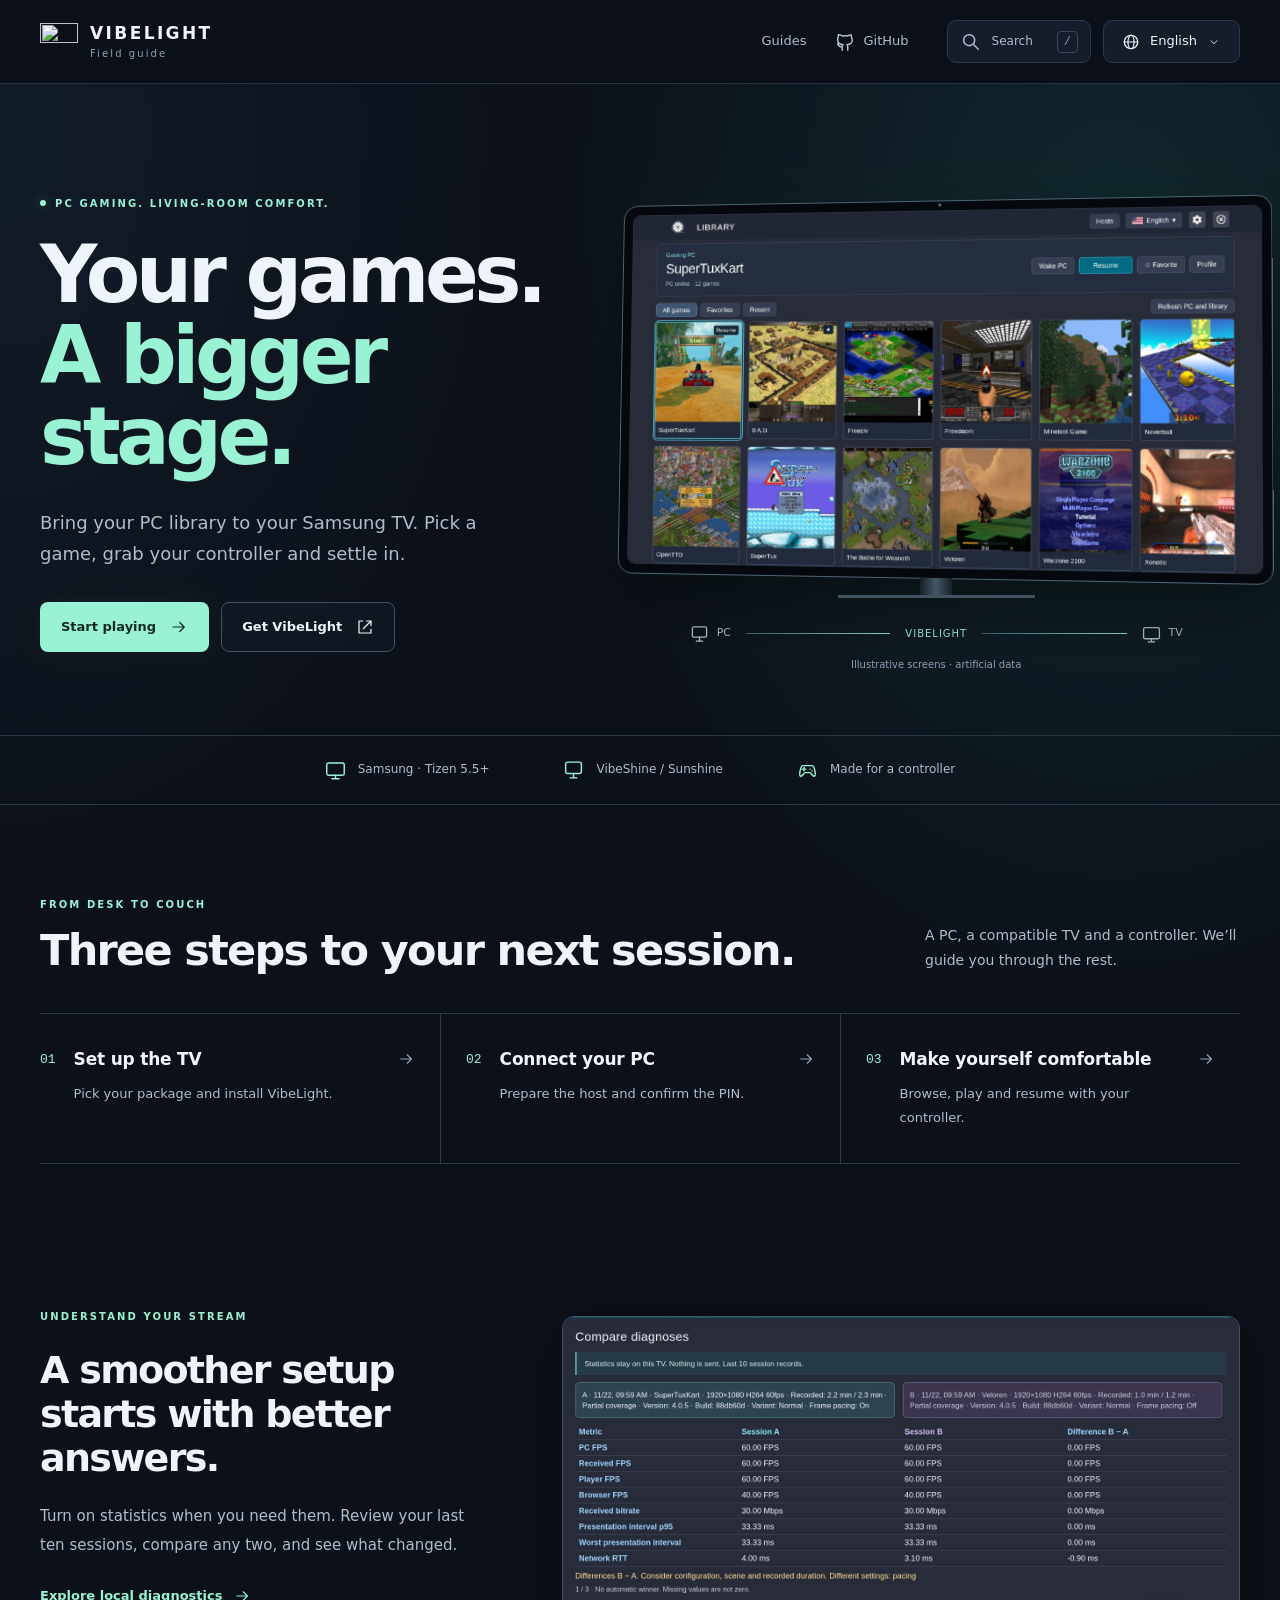
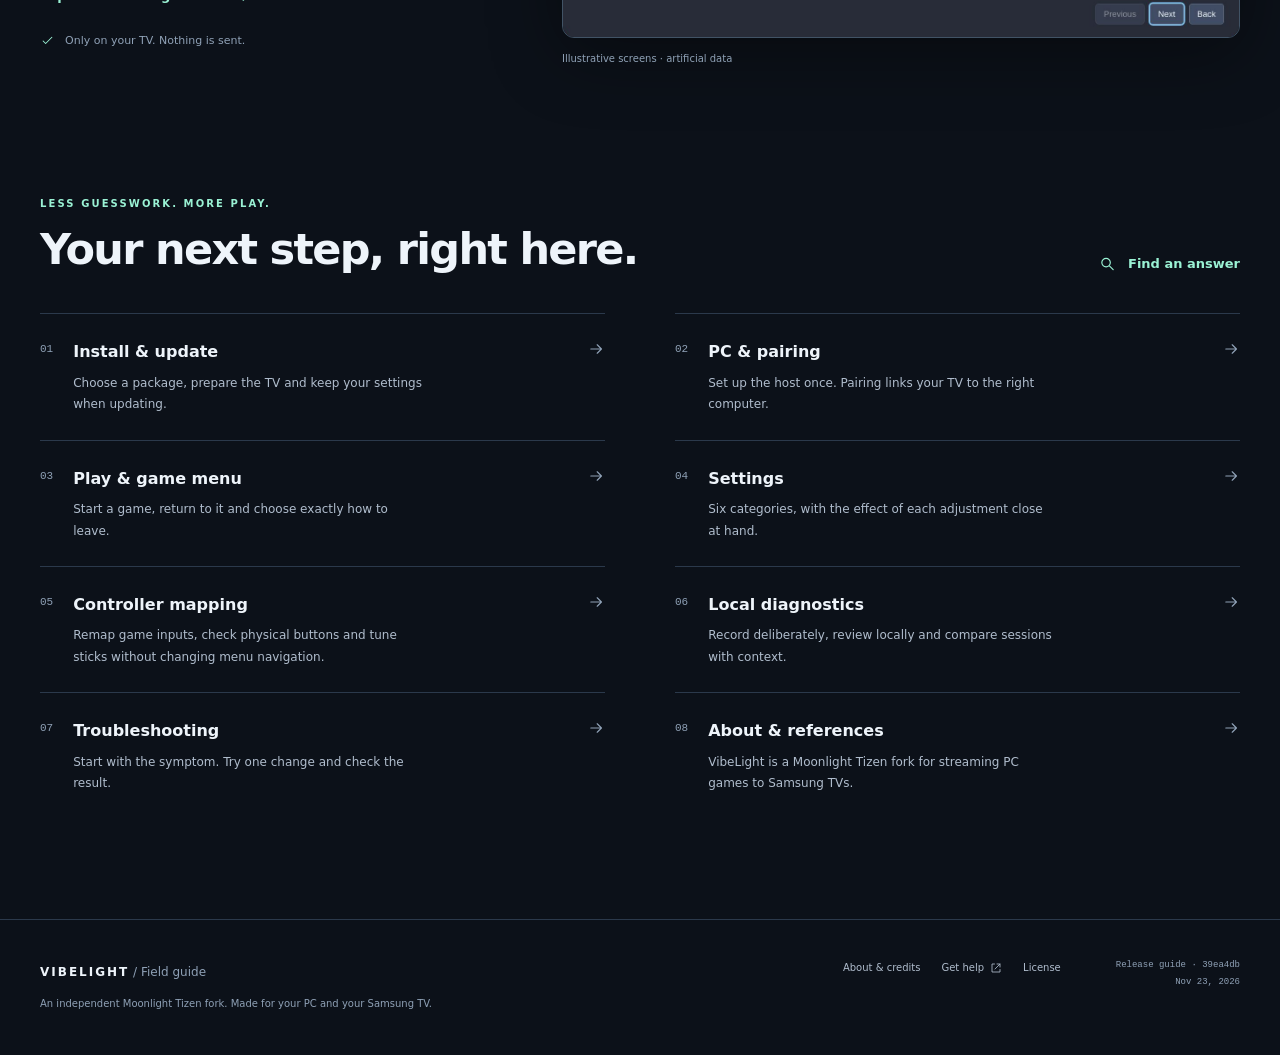
==== commit 193b3154: "Fix the setting path in the guide and list the 120 FPS option in the README The guide named the cate" ====
--- a/docs/index.html
+++ b/docs/index.html
@@ -12,7 +12,7 @@
 <svg class="symbols" aria-hidden="true" xmlns="http://www.w3.org/2000/svg"><defs><symbol id="icon-arrow" viewBox="0 0 24 24"><path d="M4 12h15m-6-6 6 6-6 6"/></symbol><symbol id="icon-external" viewBox="0 0 24 24"><path d="M14 4h6v6m0-6L10 14M9 4H4v16h16v-5"/></symbol><symbol id="icon-search" viewBox="0 0 24 24"><circle cx="10" cy="10" r="6"/><path d="m15 15 5 5"/></symbol><symbol id="icon-globe" viewBox="0 0 24 24"><circle cx="12" cy="12" r="9"/><ellipse cx="12" cy="12" rx="4" ry="9"/><path d="M3 12h18"/></symbol><symbol id="icon-chevron" viewBox="0 0 24 24"><path d="m7 10 5 5 5-5"/></symbol><symbol id="icon-close" viewBox="0 0 24 24"><path d="m6 6 12 12M18 6 6 18"/></symbol><symbol id="icon-check" viewBox="0 0 24 24"><path d="m5 12 4 4L19 6"/></symbol><symbol id="icon-pc" viewBox="0 0 24 24"><rect x="3" y="3" width="18" height="13" rx="2"/><path d="M8 21h8m-4-5v5"/></symbol><symbol id="icon-controller" viewBox="0 0 24 24"><path d="M7 7h10c3 0 5 11 3 12-2 1-4-4-5-4H9c-1 0-3 5-5 4-2-1 0-12 3-12Z"/><path d="M6 11h4m-2-2v4m7-2h.1m2 2h.1"/></symbol><symbol id="icon-tv" viewBox="0 0 24 24"><rect x="2" y="4" width="20" height="14" rx="2"/><path d="M8 22h8m-4-4v4"/></symbol><symbol id="icon-chart" viewBox="0 0 24 24"><path d="M4 3v17h17M8 15l4-5 4 3 4-8"/></symbol><symbol id="icon-book" viewBox="0 0 24 24"><path d="M12 5v15M3 4c4-1 6 0 9 2 3-2 5-3 9-2v15c-4-1-6 0-9 2-3-2-5-3-9-2Z"/></symbol><symbol id="icon-github" viewBox="0 0 24 24"><path d="M9 21v-4c-3 1-4-1-5-3M15 21v-4c0-1-.3-2-1-2 4-.5 6-2 6-5 0-1-.4-2-1-3 0-1 0-2-.5-3-2 0-3 1-3.5 1.5-2-.5-4-.5-6 0C8 4 7 4 5 4c-.5 1-.5 2-.5 3C4 8 4 9 4 10c0 3 2 4.5 6 5-1 0-1 1-1 2"/></symbol></defs></svg><a class="skip-link" href="#content">Skip to content</a>
 <header class="site-header"><div class="header-inner"><a class="brand" href="#home" aria-label="VibeLight · Home"><img src="./images/vibelight-code-mark.svg" width="38" height="38" alt=""><span>VIBELIGHT<small>Field guide</small></span></a><nav class="header-nav" aria-label="Main navigation"><a href="#install">Guides</a><a href="https://github.com/samirmartins/vibelight-tizen"><svg class="icon " aria-hidden="true"><use href="#icon-github"></use></svg>GitHub</a></nav><div class="header-tools"><button class="search-trigger" type="button" aria-label="Find an answer" aria-haspopup="dialog" aria-controls="search-dialog"><svg class="icon " aria-hidden="true"><use href="#icon-search"></use></svg><span>Search</span><kbd>/</kbd></button><details class="language-picker"><summary aria-label="Language: English"><svg class="icon " aria-hidden="true"><use href="#icon-globe"></use></svg><span>English</span><svg class="icon " aria-hidden="true"><use href="#icon-chevron"></use></svg></summary><nav aria-label="Language"><a href="./index.html?lang=en#home" data-language="en" lang="en" hreflang="en" aria-current="true"><span class="language-code">EN</span><span>English</span><svg class="icon " aria-hidden="true"><use href="#icon-check"></use></svg></a><a href="./pt-br/index.html?lang=pt-br#home" data-language="pt-br" lang="pt-BR" hreflang="pt-BR"><span class="language-code">PT-BR</span><span>Português (Brasil)</span></a><a href="./es/index.html?lang=es#home" data-language="es" lang="es" hreflang="es"><span class="language-code">ES</span><span>Español</span></a></nav></details></div></div></header>
 <main id="content" tabindex="-1"><article id="home" class="landing" data-page data-label="Home"><section class="hero"><div class="hero-copy"><p class="eyebrow"><span class="status-dot"></span>PC GAMING. LIVING-ROOM COMFORT.</p><h1>Your games.<br><em>A bigger stage.</em></h1><p class="hero-lead">Bring your PC library to your Samsung TV. Pick a game, grab your controller and settle in.</p><div class="hero-actions"><a class="button primary" href="#install">Start playing<svg class="icon " aria-hidden="true"><use href="#icon-arrow"></use></svg></a><a class="button secondary" href="https://github.com/samirmartins/vibelight-tizen/releases/latest">Get VibeLight<svg class="icon " aria-hidden="true"><use href="#icon-external"></use></svg></a></div></div><figure class="hero-visual"><div class="tv-frame"><div class="tv-camera"></div><img src="./images/guide/en-library.jpg" width="1920" height="1080" fetchpriority="high" alt="VibeLight game library on a Samsung-style TV, with open-source games and artificial PC data."></div><div class="tv-stand"></div><div class="signal-path"><span><svg class="icon " aria-hidden="true"><use href="#icon-pc"></use></svg>PC</span><span class="signal-line"></span><span class="signal-app">VibeLight</span><span class="signal-line"></span><span><svg class="icon " aria-hidden="true"><use href="#icon-tv"></use></svg>TV</span></div><figcaption>Illustrative screens · artificial data</figcaption></figure></section><div class="compatibility-strip"><span><svg class="icon " aria-hidden="true"><use href="#icon-tv"></use></svg>Samsung · Tizen 5.5+</span><span><svg class="icon " aria-hidden="true"><use href="#icon-pc"></use></svg>VibeShine / Sunshine</span><span><svg class="icon " aria-hidden="true"><use href="#icon-controller"></use></svg>Made for a controller</span></div><section class="getting-started"><div class="section-heading"><div><p class="eyebrow">FROM DESK TO COUCH</p><h2>Three steps to your next session.</h2></div><p>A PC, a compatible TV and a controller. We’ll guide you through the rest.</p></div><div class="setup-steps"><a href="#install"><span class="big-no">01</span><div><h3>Set up the TV</h3><p>Pick your package and install VibeLight.</p></div><svg class="icon " aria-hidden="true"><use href="#icon-arrow"></use></svg></a><a href="#pair"><span class="big-no">02</span><div><h3>Connect your PC</h3><p>Prepare the host and confirm the PIN.</p></div><svg class="icon " aria-hidden="true"><use href="#icon-arrow"></use></svg></a><a href="#play"><span class="big-no">03</span><div><h3>Make yourself comfortable</h3><p>Browse, play and resume with your controller.</p></div><svg class="icon " aria-hidden="true"><use href="#icon-arrow"></use></svg></a></div></section><section class="diagnostics-feature"><div class="feature-copy"><p class="eyebrow">UNDERSTAND YOUR STREAM</p><h2>A smoother setup starts with better answers.</h2><p>Turn on statistics when you need them. Review your last ten sessions, compare any two, and see what changed.</p><a class="text-link" href="#diagnostics">Explore local diagnostics<svg class="icon " aria-hidden="true"><use href="#icon-arrow"></use></svg></a><p class="privacy-note"><svg class="icon " aria-hidden="true"><use href="#icon-check"></use></svg>Only on your TV. Nothing is sent.</p></div><figure><div class="feature-window"><img src="./images/guide/en-comparison.jpg" width="1540" height="728" loading="lazy" alt="Two artificial session records compared side by side in VibeLight."></div><figcaption>Illustrative screens · artificial data</figcaption></figure></section><section class="guide-directory"><div class="section-heading"><div><p class="eyebrow">LESS GUESSWORK. MORE PLAY.</p><h2>Your next step, right here.</h2></div><button class="text-link search-trigger" type="button"><svg class="icon " aria-hidden="true"><use href="#icon-search"></use></svg>Find an answer</button></div><div class="directory-grid"><a href="#install"><span>01</span><div><h3>Install &amp; update</h3><p>Choose a package, prepare the TV and keep your settings when updating.</p></div><svg class="icon " aria-hidden="true"><use href="#icon-arrow"></use></svg></a><a href="#pair"><span>02</span><div><h3>PC &amp; pairing</h3><p>Set up the host once. Pairing links your TV to the right computer.</p></div><svg class="icon " aria-hidden="true"><use href="#icon-arrow"></use></svg></a><a href="#play"><span>03</span><div><h3>Play &amp; game menu</h3><p>Start a game, return to it and choose exactly how to leave.</p></div><svg class="icon " aria-hidden="true"><use href="#icon-arrow"></use></svg></a><a href="#settings"><span>04</span><div><h3>Settings</h3><p>Six categories, with the effect of each adjustment close at hand.</p></div><svg class="icon " aria-hidden="true"><use href="#icon-arrow"></use></svg></a><a href="#controller-mapping"><span>05</span><div><h3>Controller mapping</h3><p>Remap game inputs, check physical buttons and tune sticks without changing menu navigation.</p></div><svg class="icon " aria-hidden="true"><use href="#icon-arrow"></use></svg></a><a href="#diagnostics"><span>06</span><div><h3>Local diagnostics</h3><p>Record deliberately, review locally and compare sessions with context.</p></div><svg class="icon " aria-hidden="true"><use href="#icon-arrow"></use></svg></a><a href="#troubleshooting"><span>07</span><div><h3>Troubleshooting</h3><p>Start with the symptom. Try one change and check the result.</p></div><svg class="icon " aria-hidden="true"><use href="#icon-arrow"></use></svg></a><a href="#about"><span>08</span><div><h3>About &amp; references</h3><p>VibeLight is a Moonlight Tizen fork for streaming PC games to Samsung TVs.</p></div><svg class="icon " aria-hidden="true"><use href="#icon-arrow"></use></svg></a></div></section></article>
-<div class="guide-layout" id="guide-layout"><aside class="guide-sidebar"><a class="back-home" href="#home">← Home</a><p class="nav-label">Guides</p><nav aria-label="Guide chapters"><a href="#install" data-guide-link><span>01</span>Install &amp; update<svg class="icon " aria-hidden="true"><use href="#icon-arrow"></use></svg></a><a href="#pair" data-guide-link><span>02</span>PC &amp; pairing<svg class="icon " aria-hidden="true"><use href="#icon-arrow"></use></svg></a><a href="#play" data-guide-link><span>03</span>Play &amp; game menu<svg class="icon " aria-hidden="true"><use href="#icon-arrow"></use></svg></a><a href="#settings" data-guide-link><span>04</span>Settings<svg class="icon " aria-hidden="true"><use href="#icon-arrow"></use></svg></a><a href="#controller-mapping" data-guide-link><span>05</span>Controller mapping<svg class="icon " aria-hidden="true"><use href="#icon-arrow"></use></svg></a><a href="#diagnostics" data-guide-link><span>06</span>Local diagnostics<svg class="icon " aria-hidden="true"><use href="#icon-arrow"></use></svg></a><a href="#troubleshooting" data-guide-link><span>07</span>Troubleshooting<svg class="icon " aria-hidden="true"><use href="#icon-arrow"></use></svg></a><a href="#about" data-guide-link><span>08</span>About &amp; references<svg class="icon " aria-hidden="true"><use href="#icon-arrow"></use></svg></a></nav><div class="sidebar-note"><svg class="icon " aria-hidden="true"><use href="#icon-book"></use></svg><p>Short steps. Clear choices. Back to your game.</p></div></aside><div class="guide-content"><div class="guide-meta"><span class="preview-tag">v4.0.7 guide</span><span>Available release <a href="https://github.com/samirmartins/vibelight-tizen/releases/tag/v4.0.7">v4.0.7</a></span><span>Reviewed <time datetime="2026-11-23">Nov 23, 2026</time></span></div><p class="guide-version-note">This guide covers v4.0.7, including the settings, per-game statistics and ten-session history.</p><details class="mobile-contents"><summary>Browse the guides<svg class="icon " aria-hidden="true"><use href="#icon-chevron"></use></svg></summary><nav aria-label="Guide chapters"><a href="#install" data-guide-link><span>01</span>Install &amp; update<svg class="icon " aria-hidden="true"><use href="#icon-arrow"></use></svg></a><a href="#pair" data-guide-link><span>02</span>PC &amp; pairing<svg class="icon " aria-hidden="true"><use href="#icon-arrow"></use></svg></a><a href="#play" data-guide-link><span>03</span>Play &amp; game menu<svg class="icon " aria-hidden="true"><use href="#icon-arrow"></use></svg></a><a href="#settings" data-guide-link><span>04</span>Settings<svg class="icon " aria-hidden="true"><use href="#icon-arrow"></use></svg></a><a href="#controller-mapping" data-guide-link><span>05</span>Controller mapping<svg class="icon " aria-hidden="true"><use href="#icon-arrow"></use></svg></a><a href="#diagnostics" data-guide-link><span>06</span>Local diagnostics<svg class="icon " aria-hidden="true"><use href="#icon-arrow"></use></svg></a><a href="#troubleshooting" data-guide-link><span>07</span>Troubleshooting<svg class="icon " aria-hidden="true"><use href="#icon-arrow"></use></svg></a><a href="#about" data-guide-link><span>08</span>About &amp; references<svg class="icon " aria-hidden="true"><use href="#icon-arrow"></use></svg></a></nav></details><article id="install" data-page data-label="Install &amp; update"><div class="article-heading"><p class="eyebrow">01 / INSTALL &amp; UPDATE</p><h1>Your first game starts here.</h1><p class="article-lead">Choose a package, prepare the TV and keep your settings when updating.</p></div><section id="requirements" data-search data-keywords=""><h2>A quick equipment check<a class="heading-anchor" href="#requirements" aria-label="Link to this section">#</a></h2><p>You need a Samsung TV with Tizen 5.5 or later, a compatible controller and a PC running VibeShine or Sunshine. Use the same local network for initial setup.</p><div class="callout"><svg class="icon " aria-hidden="true"><use href="#icon-check"></use></svg><p>Start with 1080p · 60 FPS · H.264 · 30 Mbps. Adjust to your TV and connection.</p></div></section><section id="choose-package" data-search data-keywords=""><h2>Normal or ForceGM?<a class="heading-anchor" href="#choose-package" aria-label="Link to this section">#</a></h2><p>Start with Normal. Both packages run the same code and update the same installation; ForceGM changes the TV panel Game Mode request, not streaming quality.</p><div class="option-cards"><div><span class="option-index">01</span><h3>Normal · start here</h3><p>Use this for your first installation and whenever playback and controls already feel good. It leaves the panel mode to the TV; you can enable Game Mode manually if your TV offers it.</p></div><div><span class="option-index">02</span><h3>ForceGM · try if needed</h3><p>Try this if Normal feels delayed and the TV does not let you enable panel Game Mode for the app. It requests that mode; some TVs or firmware may ignore it. If it causes trouble or brings no benefit, return to Normal.</p></div></div><div class="callout"><svg class="icon " aria-hidden="true"><use href="#icon-check"></use></svg><p>ForceGM does not enable the separate ultra-low video latency setting. Leave that setting off for your first test.</p></div><div class="source-links"><a href="#video-latency">Understand ultra-low video latency<svg class="icon " aria-hidden="true"><use href="#icon-arrow"></use></svg></a></div></section><section id="install-tv" data-search data-keywords=""><h2>Install on your Samsung TV<a class="heading-anchor" href="#install-tv" aria-label="Link to this section">#</a></h2><ol class="steps"><li><span class="step-no">1</span><p>Download a VibeLight .wgt from Releases and <a href="https://github.com/Apps2Samsung/Apps2Samsung">Apps2Samsung</a> from its official project.</p></li><li><span class="step-no">2</span><p>In TV Apps / App Settings, enter 12345, enable Developer Mode, enter the installer device’s IP and restart the TV. Menus vary by model.</p></li><li><span class="step-no">3</span><p>Open <a href="https://github.com/Apps2Samsung/Apps2Samsung">Apps2Samsung</a>, choose the TV and select your .wgt. Follow its signing and installation prompts.</p></li></ol><div class="setup-illustration" role="img" aria-label="Developer Mode. Select .wgt → Install. Prepare the TV. Install your package"><div class="mini-tv"><div class="mini-tv-top">TV · APPS</div><div class="numeric-code">1 2 3 4 5</div><div class="illustration-line"><span>Developer Mode</span><span class="on-pill">ON</span></div></div><div class="connector"><svg class="icon " aria-hidden="true"><use href="#icon-arrow"></use></svg></div><div class="mini-installer"><div class="mini-tv-top">APPS2SAMSUNG</div><div class="package-file">.wgt</div><div class="install-action">Select .wgt → Install<svg class="icon " aria-hidden="true"><use href="#icon-arrow"></use></svg></div></div><div class="illustration-key"><span><b>1</b>Prepare the TV</span><span><b>2</b>Install your package</span></div></div><p class="caption">Setup diagram, not a Samsung or <a href="https://github.com/Apps2Samsung/Apps2Samsung">Apps2Samsung</a> screenshot. Follow the controls shown by your version.</p><div class="source-links"><a href="https://github.com/samirmartins/vibelight-tizen/releases/latest">VibeLight downloads<svg class="icon " aria-hidden="true"><use href="#icon-external"></use></svg></a><a href="https://github.com/Apps2Samsung/Apps2Samsung">Apps2Samsung<svg class="icon " aria-hidden="true"><use href="#icon-external"></use></svg></a><a href="https://developer.samsung.com/smarttv/develop/getting-started/using-sdk/tv-device.html">Samsung: Developer Mode<svg class="icon " aria-hidden="true"><use href="#icon-external"></use></svg></a></div></section><section id="update" data-search data-keywords=""><h2>Update without starting over<a class="heading-anchor" href="#update" aria-label="Link to this section">#</a></h2><p>Reuse your signing profile and author certificate. Avoid uninstalling the app or regenerating your certificate. Review any installer prompt that proposes removing the existing app.</p><div class="callout"><svg class="icon " aria-hidden="true"><use href="#icon-check"></use></svg><p>Uninstalling can erase pairing, preferences and local records. Normal and ForceGM update the same installation when the signature is compatible.</p></div><div class="source-links"><a href="https://developer.samsung.com/smarttv/develop/getting-started/setting-up-sdk/creating-certificates.html">Samsung: signing and updates<svg class="icon " aria-hidden="true"><use href="#icon-external"></use></svg></a></div></section><section id="tizen-studio" data-search data-keywords=""><h2>Prefer Tizen Studio?<a class="heading-anchor" href="#tizen-studio" aria-label="Link to this section">#</a></h2><p>Install TV Extensions and Samsung Certificate Extension. Connect the TV in Device Manager and allow app installation. Import the WGT, use a Samsung profile covering the TV’s DUID, then repackage/sign and run it. Reuse the existing author certificate for updates.</p><div class="source-links"><a href="https://developer.samsung.com/smarttv/develop/getting-started/using-sdk/tv-device.html">Samsung: connect a TV<svg class="icon " aria-hidden="true"><use href="#icon-external"></use></svg></a></div></section><nav class="chapter-nav" aria-label="Guide chapters"><a href="#home"><small>Previous</small>Home</a><a href="#pair"><small>Next</small>PC &amp; pairing<svg class="icon " aria-hidden="true"><use href="#icon-arrow"></use></svg></a></nav></article><article id="pair" data-page data-label="PC &amp; pairing"><div class="article-heading"><p class="eyebrow">02 / PC &amp; PAIRING</p><h1>Let the TV find your PC.</h1><p class="article-lead">Set up the host once. Pairing links your TV to the right computer.</p></div><section id="prepare-host" data-search data-keywords=""><h2>Prepare VibeShine or Sunshine<a class="heading-anchor" href="#prepare-host" aria-label="Link to this section">#</a></h2><p>VibeShine or Sunshine runs on the gaming PC, sends picture and sound to the TV, and receives your controller commands. Choose one host; keep only one running on that PC.</p><ol class="steps"><li><span class="step-no">1</span><p>Download the installer for your operating system from <a href="https://github.com/Nonary/vibeshine/releases/latest">VibeShine releases</a> or <a href="https://github.com/LizardByte/Sunshine/releases/latest">Sunshine releases</a>. Install it, including the controller components requested by that version, and open it.</p></li><li><span class="step-no">2</span><p>Open the host’s web interface from its tray icon or startup message. Create the administrator account if prompted. Sunshine normally uses https://localhost:47990 on the PC; VibeShine’s menu names and address may vary by version.</p></li><li><span class="step-no">3</span><p>Complete the capture and input setup offered by the host. Choose the display you want to stream, check the audio output, and resolve any capture, encoder or controller warnings before pairing. Start with the host’s default encoder settings.</p></li><li><span class="step-no">4</span><p>In Applications or the game-library page, add a game or launcher. Use Desktop for a simple first test if it is available. Save changes and keep the host running, with the PC awake.</p></li><li><span class="step-no">5</span><p>Keep the TV and PC on the same local network and allow the host through the firewall on your private network. Leave the web interface open: its PIN/pairing page is where you will enter the code shown by VibeLight.</p></li></ol><div class="callout"><svg class="icon " aria-hidden="true"><use href="#icon-check"></use></svg><p>Ready? The host opens without setup errors, your display is available, and a game or Desktop appears in its library. Now pair the TV.</p></div><div class="source-links"><a href="https://github.com/Nonary/vibeshine">VibeShine · official project and setup<svg class="icon " aria-hidden="true"><use href="#icon-external"></use></svg></a><a href="https://docs.lizardbyte.dev/projects/sunshine/latest/md_docs_2getting__started.html">Sunshine · official getting started guide<svg class="icon " aria-hidden="true"><use href="#icon-external"></use></svg></a><a href="#pair-pin">Next: confirm the PIN<svg class="icon " aria-hidden="true"><use href="#icon-arrow"></use></svg></a></div></section><section id="pair-pin" data-search data-keywords="pair pairing connection pin"><h2>Confirm the PIN<a class="heading-anchor" href="#pair-pin" aria-label="Link to this section">#</a></h2><ol class="steps"><li><span class="step-no">1</span><p>Open VibeLight and select the PC. If it is missing, use Add PC and enter the computer’s local IP.</p></li><li><span class="step-no">2</span><p>Enter the PIN shown on the TV into the PIN page of the host’s web interface.</p></li><li><span class="step-no">3</span><p>Wait for pairing to finish, then open your game library.</p></li></ol><figure class="guide-figure"><a class="image-shell" href="./images/guide/en-pair.jpg" target="_blank" rel="noopener" aria-label="View full size ↗"><img src="./images/guide/en-pair.jpg" width="666" height="495" loading="lazy" alt="Pairing screen with a demonstration PIN. Never share your real PIN or network details."></a><figcaption>Pairing screen with a demonstration PIN. Never share your real PIN or network details. <a href="./images/guide/en-pair.jpg" target="_blank" rel="noopener">View full size ↗</a></figcaption></figure><ol class="annotations"><li><b>01</b><span>Read the PIN on the TV.</span></li><li><b>02</b><span>Enter it on the PC, in the host’s PIN page — not in the installer.</span></li></ol></section><section id="wake-pc" data-search data-keywords=""><h2>Wake the PC<a class="heading-anchor" href="#wake-pc" aria-label="Link to this section">#</a></h2><p>Wake-on-LAN sends a wake packet over your local network. Set it up once while the PC is on; a successful send means the packet left the TV, not that the PC has finished waking.</p><ol class="steps"><li><span class="step-no">1</span><p>Connect the PC by Ethernet to the same local network as the TV. In its BIOS/UEFI, enable Wake-on-LAN, PME or Power on by PCI-E; the name depends on the motherboard.</p></li><li><span class="step-no">2</span><p>In the operating system’s network-adapter settings, enable waking by Magic Packet where supported. Find the physical Ethernet adapter’s MAC address; on Windows, ipconfig /all shows it as Physical Address. Do not use a VPN or virtual adapter’s address.</p></li><li><span class="step-no">3</span><p>In VibeLight, open the PC menu → Wake PC. Check the detected MAC or enter the physical adapter’s address, then use Save MAC. You can also use Wake PC in the library.</p></li><li><span class="step-no">4</span><p>Put the PC to sleep and select Wake PC on the TV. Wait for the PC and host to start, then refresh the library and select Play. Sending the packet from the Wake PC button does not launch a game; to wake the PC and start a game in one step, use Play while the PC is off (see Turn the PC on and play).</p></li></ol><div class="callout"><svg class="icon " aria-hidden="true"><use href="#icon-check"></use></svg><p>Test from sleep first. Waking over Wi-Fi or after shutdown depends on the PC, adapter and power settings; the network adapter must remain powered.</p></div><div class="source-links"><a href="#fix-network">PC missing after waking?<svg class="icon " aria-hidden="true"><use href="#icon-arrow"></use></svg></a></div></section><nav class="chapter-nav" aria-label="Guide chapters"><a href="#install"><small>Previous</small>Install &amp; update</a><a href="#play"><small>Next</small>Play &amp; game menu<svg class="icon " aria-hidden="true"><use href="#icon-arrow"></use></svg></a></nav></article><article id="play" data-page data-label="Play &amp; game menu"><div class="article-heading"><p class="eyebrow">03 / PLAY &amp; GAME MENU</p><h1>Everything within reach.</h1><p class="article-lead">Start a game, return to it and choose exactly how to leave.</p></div><section id="start-session" data-search data-keywords=""><h2>Play or resume<a class="heading-anchor" href="#start-session" aria-label="Link to this section">#</a></h2><p>Connect the controller to the TV, choose a game and select Play. Resume reconnects to the running app. The connection view shows its current stage; Cancel stops the attempt.</p></section><section id="game-menu" data-search data-keywords=""><h2>Open the in-game menu<a class="heading-anchor" href="#game-menu" aria-label="Link to this section">#</a></h2><p>Press Guide/Home on the gamepad. From this menu you can return to the game, adjust volume, show statistics, send shortcuts or typed text to the PC, disconnect or close the game on the PC.</p><div class="callout"><svg class="icon " aria-hidden="true"><use href="#icon-check"></use></svg><p>Closing the game may lose unsaved progress. Leaving through Smart Hub disconnects locally; reopen VibeLight and Resume to reconnect.</p></div><figure class="guide-figure"><a class="image-shell" href="./images/guide/en-menu.jpg" target="_blank" rel="noopener" aria-label="View full size ↗"><img src="./images/guide/en-menu.jpg" width="872" height="748" loading="lazy" alt="The real menu rendered locally over an open-source game illustration."></a><figcaption>The real menu rendered locally over an open-source game illustration. <a href="./images/guide/en-menu.jpg" target="_blank" rel="noopener">View full size ↗</a></figcaption></figure><ol class="annotations"><li><b>01</b><span>Resume closes this menu and returns to the game.</span></li><li><b>02</b><span>Statistics starts a local record for this session.</span></li><li><b>03</b><span>Disconnect keeps the game on the PC; End game on PC requests closure and asks for confirmation.</span></li></ol></section><section id="game-shortcuts" data-search data-keywords="shortcut atalho esc alt tab win desktop keyboard"><h2>Send shortcuts to the PC<a class="heading-anchor" href="#game-shortcuts" aria-label="Link to this section">#</a></h2><p>In the in-game menu choose Shortcuts. Esc, Alt+Tab, Win, Win+D, Alt+Enter and Enter are sent to the PC and the menu closes so you see the result at once.</p><p>Up and down move one row, left and right move one item, and Back returns to the menu. No key stays pressed after sending.</p><figure class="guide-figure"><a class="image-shell" href="./images/guide/en-shortcuts.jpg" target="_blank" rel="noopener" aria-label="View full size ↗"><img src="./images/guide/en-shortcuts.jpg" width="872" height="413" loading="lazy" alt="Shortcuts grid in the stream menu."></a><figcaption>Shortcuts grid in the stream menu. <a href="./images/guide/en-shortcuts.jpg" target="_blank" rel="noopener">View full size ↗</a></figcaption></figure></section><section id="type-text" data-search data-keywords="type text keyboard accent send password note"><h2>Type text on the PC<a class="heading-anchor" href="#type-text" aria-label="Link to this section">#</a></h2><p>In the in-game menu choose Type text. Press OK on the field to open the TV keyboard, type, then choose Send. Accents, symbols and emoji arrive as text on the PC, up to 256 characters at a time.</p><p>Up and down switch between the field and the Send and Back buttons; left and right switch between Send and Back. The text is forgotten when you leave. It never uses the game keyboard.</p><figure class="guide-figure"><a class="image-shell" href="./images/guide/en-text.jpg" target="_blank" rel="noopener" aria-label="View full size ↗"><img src="./images/guide/en-text.jpg" width="872" height="337" loading="lazy" alt="Type text with the keyboard on the TV. Text is illustrative."></a><figcaption>Type text with the keyboard on the TV. Text is illustrative. <a href="./images/guide/en-text.jpg" target="_blank" rel="noopener">View full size ↗</a></figcaption></figure></section><section id="refresh-library" data-search data-keywords=""><h2>New game missing?<a class="heading-anchor" href="#refresh-library" aria-label="Link to this section">#</a></h2><p>Refresh PC and library checks the PC again and asks it for the game list. It does not restart VibeLight. To reopen the whole app, use General &amp; about → Restart app.</p></section><section id="library-navigation" data-search data-keywords="library navigation remote focus arrows rows"><h2>Move through the library with the remote<a class="heading-anchor" href="#library-navigation" aria-label="Link to this section">#</a></h2><p>Up and down move between the rows of the library: the top buttons, the PC actions (Wake PC, Play, Favorite, Profile), the filters and the games. Left and right move along a row and stop at its ends. From the first row of games, up goes to the filter nearest to that game.</p></section><section id="wake-and-play" data-search data-keywords="wake on lan play off ask setting library"><h2>Turn the PC on and play<a class="heading-anchor" href="#wake-and-play" aria-label="Link to this section">#</a></h2><p>Press Play on a PC that is off and VibeLight offers to turn it on: Wake PC and play sends the wake signal, shows the steps and the clock (up to 120 seconds) and starts the game when the PC answers; Try to play anyway starts as before. Choose what Play does under Settings → Host Settings → When the PC is off (Ask, Wake and play or Try to play anyway). It only works if the PC is set up for Wake-on-LAN, as described in Wake the PC.</p></section><nav class="chapter-nav" aria-label="Guide chapters"><a href="#pair"><small>Previous</small>PC &amp; pairing</a><a href="#settings"><small>Next</small>Settings<svg class="icon " aria-hidden="true"><use href="#icon-arrow"></use></svg></a></nav></article><article id="settings" data-page data-label="Settings"><div class="article-heading"><p class="eyebrow">04 / SETTINGS</p><h1>Tune what matters.</h1><p class="article-lead">Six categories, with the effect of each adjustment close at hand.</p></div><section id="picture-sound" data-search data-keywords=""><h2>Find the right category<a class="heading-anchor" href="#picture-sound" aria-label="Link to this section">#</a></h2><p>Picture: resolution, FPS, bitrate, codec, HDR, color range, frame pacing and ultra-low latency. Sound: channels, adaptive buffer ceiling and playback on the PC.</p><p>Controls: mapping, tests, sticks, triggers, rumble and mouse. PCs &amp; library: address input, host resolution, ordering and PC removal. Diagnosis: warnings and saved records. General &amp; about: language, menu sounds, help, restart and restore defaults.</p><p>General &amp; about → System information shows the app version, Normal/ForceGM variant and build identifier. Unavailable means the package has no valid build metadata.</p><p>General &amp; about → Guide and help shows a QR code and readable address for opening this guide on your phone. Choose the language on the site. Controls on this TV opens the bundled navigation reference without internet.</p><figure class="guide-figure"><a class="image-shell" href="./images/guide/en-picture.jpg" target="_blank" rel="noopener" aria-label="View full size ↗"><img src="./images/guide/en-picture.jpg" width="1920" height="1080" loading="lazy" alt="Picture settings in the current source. Values are illustrative."></a><figcaption>Picture settings in the current source. Values are illustrative. <a href="./images/guide/en-picture.jpg" target="_blank" rel="noopener">View full size ↗</a></figcaption></figure></section><section id="high-refresh" data-search data-keywords="120 fps frame rate experimental high refresh 120hz"><h2>Experimental 120 FPS<a class="heading-anchor" href="#high-refresh" aria-label="Link to this section">#</a></h2><p>Settings → Picture offers 120 FPS, marked Experimental, only when the TV display is measured near 120 Hz. It is never offered or used on a 60 Hz display, and a saved 120 starts at 60 there. If a 120 FPS start does not finish, the next launch of the app goes back to 60 FPS once.</p><p>The measurement happens when the app opens, so the option may appear a few seconds later. Whether the picture really runs at 120 depends on the TV and the PC.</p></section><section id="stream-profiles" data-search data-keywords="profile perfil per game per pc resolution bitrate hdr codec override"><h2>Profiles for a PC or a game<a class="heading-anchor" href="#stream-profiles" aria-label="Link to this section">#</a></h2><p>A profile changes only the fields it contains: resolution, frame rate, bitrate, codec, HDR and sound. Everything else follows Settings. Priority is the game profile, then the PC profile, then Settings, field by field.</p><p>For a game, open the library, choose the game and press Profile. For a PC, open the PC card menu and choose Profile. Fields left on Default keep following Settings. Save applies from the next stream; Remove profile goes back to Settings.</p><p>HDR needs HEVC or AV1: saving HDR with H.264 is refused, and a session that would start HDR with H.264 starts in SDR and says so. The start message shows the origin, such as Game profile: 720p · 25 Mbps.</p><p>Settings → PCs &amp; library → Remove all profiles removes every PC and game profile. Settings and PC pairings are kept.</p><figure class="guide-figure"><a class="image-shell" href="./images/guide/en-profile.jpg" target="_blank" rel="noopener" aria-label="View full size ↗"><img src="./images/guide/en-profile.jpg" width="438" height="394" loading="lazy" alt="Game profile popup over the library. Values are illustrative."></a><figcaption>Game profile popup over the library. Values are illustrative. <a href="./images/guide/en-profile.jpg" target="_blank" rel="noopener">View full size ↗</a></figcaption></figure></section><section id="bitrate-defaults" data-search data-keywords="bitrate mbps default resolution table 1080p 4k"><h2>Default bitrate for each resolution<a class="heading-anchor" href="#bitrate-defaults" aria-label="Link to this section">#</a></h2><p>Choosing a resolution also sets a bitrate for 30 and 60 FPS. At 30 FPS: 480p 4, 720p 10, 1080p 20, 1440p 40, 4K 60 Mbps. At 60 FPS: 480p 6, 720p 15, 1080p 30, 1440p 50, 4K 80 Mbps.</p><p>Restore defaults selects 1080p, 60 FPS and 30 Mbps. You can change the bitrate afterwards in steps of 0.5 Mbps; changing resolution later suggests the table value again.</p></section><section id="video-latency" data-search data-keywords="lag latency game mode forcegm pacing h264"><h2>Ultra-low latency and ForceGM<a class="heading-anchor" href="#video-latency" aria-label="Link to this section">#</a></h2><p>Ultra-low video latency selects a player mode that disables TV image enhancements to reduce delay. It is independent of ForceGM and remains off by default. Some TVs/system versions may be unstable; Tizen 9 has a history of black screens or freezing.</p><p>Frame pacing can improve motion regularity and add latency. Keep the setting that works for your TV.</p><div class="source-links"><a href="#choose-package">Choose Normal or ForceGM<svg class="icon " aria-hidden="true"><use href="#icon-arrow"></use></svg></a></div></section><section id="audio-buffer" data-search data-keywords="audio sound buffer jitter crackling"><h2>Why not choose the smallest audio buffer?<a class="heading-anchor" href="#audio-buffer" aria-label="Link to this section">#</a></h2><p>The setting is an adaptive ceiling, not a fixed delay. Audio normally starts around 20 ms and increases its margin after underruns. A smaller ceiling can cause gaps or crackling without improving a session that is already stable.</p><div class="callout"><svg class="icon " aria-hidden="true"><use href="#icon-check"></use></svg><p>Change one setting at a time. Compare similar scenes and recording durations.</p></div></section><section id="controls" data-search data-keywords=""><h2>Make the controller yours<a class="heading-anchor" href="#controls" aria-label="Link to this section">#</a></h2><p>Use Controls to map buttons, test inputs and adjust sticks or triggers. Open Analog tuning inside the mapping editor to adjust sticks and triggers. Menu sounds live in General &amp; about; they stop before streaming.</p><div class="source-links"><a href="#controller-mapping">Open the controller mapping guide<svg class="icon " aria-hidden="true"><use href="#icon-arrow"></use></svg></a></div></section><nav class="chapter-nav" aria-label="Guide chapters"><a href="#play"><small>Previous</small>Play &amp; game menu</a><a href="#controller-mapping"><small>Next</small>Controller mapping<svg class="icon " aria-hidden="true"><use href="#icon-arrow"></use></svg></a></nav></article><article id="controller-mapping" data-page data-label="Controller mapping"><div class="article-heading"><p class="eyebrow">05 / CONTROLLER MAPPING</p><h1>Your buttons. Your layout.</h1><p class="article-lead">Remap game inputs, check physical buttons and tune sticks without changing menu navigation.</p></div><section id="mapping-start" data-search data-keywords=""><h2>Open the right controller profile<a class="heading-anchor" href="#mapping-start" aria-label="Link to this section">#</a></h2><p>Connect the controller to the TV, then open Settings → Controls → Controller mapping outside a game. Choose Xbox, PlayStation or Switch to match your controller. Each family has its own saved layout.</p><figure class="guide-figure"><a class="image-shell" href="./images/guide/en-mapping.jpg" target="_blank" rel="noopener" aria-label="View full size ↗"><img src="./images/guide/en-mapping.jpg" width="1576" height="803" loading="lazy" alt="Controller mapping editor showing the family tabs, physical buttons, game input, test and save controls."></a><figcaption>Current mapping editor with an illustrative Xbox A ↔ B swap. <a href="./images/guide/en-mapping.jpg" target="_blank" rel="noopener">View full size ↗</a></figcaption></figure></section><section id="mapping-buttons" data-search data-keywords=""><h2>Change what a button sends<a class="heading-anchor" href="#mapping-buttons" aria-label="Link to this section">#</a></h2><ol class="steps"><li><span class="step-no">1</span><p>Select the physical button in the controller diagram or button grid, then choose Change.</p></li><li><span class="step-no">2</span><p>Choose the game input it should send. For example, assign physical B to A; the previous assignment is swapped, keeping each input assigned once. Triggers can swap only with triggers.</p></li><li><span class="step-no">3</span><p>Review the swaps shown in the editor and choose Save. Cancel leaves the previously saved layout unchanged. Start or resume a stream to use the saved settings.</p></li></ol><div class="callout"><svg class="icon " aria-hidden="true"><use href="#icon-check"></use></svg><p>The layout affects game input. VibeLight menu navigation keeps the original buttons, so remapping does not change how you confirm or go back.</p></div></section><section id="mapping-test" data-search data-keywords=""><h2>Test buttons and recover a layout<a class="heading-anchor" href="#mapping-test" aria-label="Link to this section">#</a></h2><p>Choose Test buttons and press the controller’s physical buttons to see them light up. This checks which button the TV receives; it is not a live game test of the remap.</p><p>Choose Stop test, or hold Guide / PS / Home for three seconds to leave the test. To undo customizations, choose Restore layout and then Save; this resets the selected family’s button assignments and analog tuning.</p></section><section id="mapping-analog" data-search data-keywords=""><h2>Tune sticks and triggers only when needed<a class="heading-anchor" href="#mapping-analog" aria-label="Link to this section">#</a></h2><p>Open Settings → Controls → Controller mapping, then Analog tuning. Enable tuning to adjust deadzone, response curve, axis inversion, stick swap and trigger threshold for that family.</p><p>If a stick drifts while untouched, try a small deadzone; a larger value ignores more of its initial movement. Change one setting at a time, save and check the result in the next stream.</p><div class="source-links"><a href="#controls">Return to settings<svg class="icon " aria-hidden="true"><use href="#icon-arrow"></use></svg></a><a href="#game-menu">Open the in-game menu<svg class="icon " aria-hidden="true"><use href="#icon-arrow"></use></svg></a></div></section><nav class="chapter-nav" aria-label="Guide chapters"><a href="#settings"><small>Previous</small>Settings</a><a href="#diagnostics"><small>Next</small>Local diagnostics<svg class="icon " aria-hidden="true"><use href="#icon-arrow"></use></svg></a></nav></article><article id="diagnostics" data-page data-label="Local diagnostics"><div class="article-heading"><p class="eyebrow">06 / LOCAL DIAGNOSTICS</p><h1>Good questions. Useful numbers.</h1><p class="article-lead">Record deliberately, review locally and compare sessions with context.</p></div><section id="record-session" data-search data-keywords=""><h2>Start only when you choose<a class="heading-anchor" href="#record-session" aria-label="Link to this section">#</a></h2><ol class="steps"><li><span class="step-no">1</span><p>During a game, open the gamepad menu and enable Statistics. Recording starts then.</p></li><li><span class="step-no">2</span><p>Hide the numbers whenever you like. The same session keeps recording until you leave.</p></li><li><span class="step-no">3</span><p>After leaving, open Settings → Diagnosis → Last diagnosis.</p></li></ol><div class="callout"><svg class="icon " aria-hidden="true"><use href="#icon-check"></use></svg><p>Statistics stay on this TV. Nothing is sent. A new session starts inactive; without activation in that game, nothing is recorded.</p></div></section><section id="diagnostic-history" data-search data-keywords=""><h2>Your last ten session records<a class="heading-anchor" href="#diagnostic-history" aria-label="Link to this section">#</a></h2><p>History &amp; comparison keeps the latest ten saved sessions. Saving the eleventh removes the oldest. A session without activation does not replace previous records. Late activation is marked as partial coverage.</p><p>To delete one record, open it and choose Delete diagnosis. Confirm to remove only that record, or Cancel to keep it. The other saved diagnoses remain available.</p><figure class="guide-figure"><a class="image-shell" href="./images/guide/en-history.jpg" target="_blank" rel="noopener" aria-label="View full size ↗"><img src="./images/guide/en-history.jpg" width="1540" height="818" loading="lazy" alt="Ten artificial session records. A and B mark the selected pair."></a><figcaption>Ten artificial session records. A and B mark the selected pair. <a href="./images/guide/en-history.jpg" target="_blank" rel="noopener">View full size ↗</a></figcaption></figure><ol class="annotations"><li><b>01</b><span>Select any two distinct records with OK; select again to deselect.</span></li><li><b>02</b><span>A third record never replaces a selection silently. Deselect one first.</span></li></ol></section><section id="compare" data-search data-keywords=""><h2>Compare A and B<a class="heading-anchor" href="#compare" aria-label="Link to this section">#</a></h2><p>Choose Compare 2 records. The columns show each session and the difference B − A, with units and the values of settings that differ. Back preserves your selection and returns to the previous row.</p><figure class="guide-figure"><a class="image-shell" href="./images/guide/en-comparison.jpg" target="_blank" rel="noopener" aria-label="View full size ↗"><img src="./images/guide/en-comparison.jpg" width="1540" height="728" loading="lazy" alt="Side-by-side comparison. Numbers are illustrative, not TV test results."></a><figcaption>Side-by-side comparison. Numbers are illustrative, not TV test results. <a href="./images/guide/en-comparison.jpg" target="_blank" rel="noopener">View full size ↗</a></figcaption></figure><ol class="annotations"><li><b>01</b><span>Check configuration, scene and recording duration before comparing.</span></li><li><b>02</b><span>Event rates use the time actually measured; counts and denominators remain visible.</span></li><li><b>03</b><span>There is no automatic winner. Missing data is unavailable, never a healthy zero.</span></li></ol></section><section id="diagnosis-hints" data-search data-keywords="diagnosis hints suggestions loss jitter audio dica sugestao"><h2>Suggestions after a session<a class="heading-anchor" href="#diagnosis-hints" aria-label="Link to this section">#</a></h2><p>When you open Last diagnosis, a saved session of at least two minutes can show suggestions: frame gaps, network latency variation, audio underruns, discarded frames or slow host processing, each with what often helps and what it costs.</p><p>The rules are fixed and use only the records already saved on this TV. Nothing is sent, collected or changed automatically, and nothing runs during a stream. With two sessions of the same game, Compare can also point to bitrate when only the higher one had gaps. Wording says what often helps, never a certain cause.</p><figure class="guide-figure"><a class="image-shell" href="./images/guide/en-hints.jpg" target="_blank" rel="noopener" aria-label="View full size ↗"><img src="./images/guide/en-hints.jpg" width="1540" height="758" loading="lazy" alt="Last diagnosis with suggestions. Numbers are illustrative, not TV test results."></a><figcaption>Last diagnosis with suggestions. Numbers are illustrative, not TV test results. <a href="./images/guide/en-hints.jpg" target="_blank" rel="noopener">View full size ↗</a></figcaption></figure></section><section id="metrics" data-search data-keywords=""><h2>Nine groups, with room for detail<a class="heading-anchor" href="#metrics" aria-label="Link to this section">#</a></h2><p>Transmission, FPS, smoothness, network, frames, PC processing, TV work, audio and events. Live FPS/native values use the latest window; percentiles, peaks and counters cover the recorded interval. Saved means cover the recording.</p><p>Technical details preserves clock, cadence, window deviation, frame load, TV CPU/memory, JavaScript delays and worst-episode context. Native measurement coverage is explicit. p95 means 95% of measurements were at or below that value.</p><p>RTT is network round-trip time. Clock and submission to the player do not measure button-to-image latency. Browser presentation is not a physical panel measurement. A mean of window percentiles is not a session percentile.</p></section><nav class="chapter-nav" aria-label="Guide chapters"><a href="#controller-mapping"><small>Previous</small>Controller mapping</a><a href="#troubleshooting"><small>Next</small>Troubleshooting<svg class="icon " aria-hidden="true"><use href="#icon-arrow"></use></svg></a></nav></article><article id="troubleshooting" data-page data-label="Troubleshooting"><div class="article-heading"><p class="eyebrow">07 / TROUBLESHOOTING</p><h1>Find your way back to the game.</h1><p class="article-lead">Start with the symptom. Try one change and check the result.</p></div><section id="fix-network" data-search data-keywords="offline network connect pairing pin"><h2>PC missing or PIN rejected<a class="heading-anchor" href="#fix-network" aria-label="Link to this section">#</a></h2><p>Check that the host is open, both devices share a network and the firewall allows the host. Add the PC by local IP, then enter the new PIN in that host’s web interface. A failed response does not prove the PC is powered off.</p><p>If starting a stream fails, read the stage and suggested action in the error dialog. Close it to return to the library; after checking the PC or settings, choose Play again.</p><div class="source-links"><a href="#pair-pin">Review pairing<svg class="icon " aria-hidden="true"><use href="#icon-arrow"></use></svg></a></div></section><section id="fix-video" data-search data-keywords="stutter hitch fps black screen frozen"><h2>Black screen, freezing or uneven motion<a class="heading-anchor" href="#fix-video" aria-label="Link to this section">#</a></h2><p>Check the TV’s supported resolution and codec. Keep ultra-low latency off, especially on Tizen 9. If VibeLight reports failed cleanup and asks for a restart, restart before reconnecting.</p><p>For stutters despite high average FPS, enable Statistics and inspect interval p95/max, frame gaps and RTT variation. Compare equivalent scenes.</p><div class="source-links"><a href="#video-latency">Review video settings<svg class="icon " aria-hidden="true"><use href="#icon-arrow"></use></svg></a></div></section><section id="fix-audio" data-search data-keywords="audio sound crackle buffer"><h2>Audio gaps or crackling<a class="heading-anchor" href="#fix-audio" aria-label="Link to this section">#</a></h2><p>Check the output device and adaptive buffer ceiling. A low ceiling leaves less room for variation. In the diagnosis, inspect underruns/overruns and actual/target buffer.</p><div class="source-links"><a href="#audio-buffer">Understand the audio buffer<svg class="icon " aria-hidden="true"><use href="#icon-arrow"></use></svg></a></div></section><section id="fix-diagnosis" data-search data-keywords=""><h2>No saved record, or a storage error?<a class="heading-anchor" href="#fix-diagnosis" aria-label="Link to this section">#</a></h2><p>Enable Statistics in the game menu, leave the session and look in Settings → Diagnosis. Sessions never activated do not create records.</p><p>If saving fails, previous history is preserved and the new session may not be saved. Do not uninstall to recover records.</p><p>A failed write of settings or favorites now shows a warning. Check the TV storage and try again; changes that were not saved may be lost after restarting the app.</p><div class="source-links"><a href="#record-session">Review local recording<svg class="icon " aria-hidden="true"><use href="#icon-arrow"></use></svg></a></div></section><nav class="chapter-nav" aria-label="Guide chapters"><a href="#diagnostics"><small>Previous</small>Local diagnostics</a><a href="#about"><small>Next</small>About &amp; references<svg class="icon " aria-hidden="true"><use href="#icon-arrow"></use></svg></a></nav></article><article id="about" data-page data-label="About &amp; references"><div class="article-heading"><p class="eyebrow">08 / ABOUT &amp; REFERENCES</p><h1>Independent. Open source.</h1><p class="article-lead">VibeLight is a Moonlight Tizen fork for streaming PC games to Samsung TVs.</p></div><section id="project" data-search data-keywords=""><h2>Project and support<a class="heading-anchor" href="#project" aria-label="Link to this section">#</a></h2><p>Use the project’s issues for reproducible problems. Include app version, TV/Tizen and steps. Hide private network data and credentials in screenshots.</p><div class="source-links"><a href="https://github.com/samirmartins/vibelight-tizen">Source code<svg class="icon " aria-hidden="true"><use href="#icon-external"></use></svg></a><a href="https://github.com/samirmartins/vibelight-tizen/issues">Report an issue<svg class="icon " aria-hidden="true"><use href="#icon-external"></use></svg></a><a href="https://github.com/brightcraft/moonlight-tizen">Moonlight Tizen upstream<svg class="icon " aria-hidden="true"><use href="#icon-external"></use></svg></a></div></section><section id="versions" data-search data-keywords=""><h2>Which version does this guide describe?<a class="heading-anchor" href="#versions" aria-label="Link to this section">#</a></h2><p>Reviewed 23 November 2026. This guide covers the published v4.0.7 release, including its settings and local session history.</p><p>Check your installed version in General &amp; about → System information. See the release notes for changes between versions.</p><div class="source-links"><a href="https://github.com/samirmartins/vibelight-tizen/releases">Published releases<svg class="icon " aria-hidden="true"><use href="#icon-external"></use></svg></a></div></section><section id="credits" data-search data-keywords=""><h2>Images, licenses and technical references<a class="heading-anchor" href="#credits" aria-label="Link to this section">#</a></h2><p>App screens use artificial PCs, games and measurements. Installation artwork is a diagram. They do not claim physical TV validation or endorsement by Samsung or game developers. Open-game artwork retains its original credits and licenses.</p><div class="source-links"><a href="https://github.com/samirmartins/vibelight-tizen/blob/master/docs/images/ATTRIBUTION.md">Image credits<svg class="icon " aria-hidden="true"><use href="#icon-external"></use></svg></a><a href="https://github.com/samirmartins/vibelight-tizen/blob/master/LICENSE">Project license<svg class="icon " aria-hidden="true"><use href="#icon-external"></use></svg></a><a href="https://developer.samsung.com/smarttv/develop/extension-libraries/webassembly/tizen-wasm-player/overview.html">Samsung: WASM Player<svg class="icon " aria-hidden="true"><use href="#icon-external"></use></svg></a></div></section><nav class="chapter-nav" aria-label="Guide chapters"><a href="#troubleshooting"><small>Previous</small>Troubleshooting</a><a href="#home"><small>Next</small>Home<svg class="icon " aria-hidden="true"><use href="#icon-arrow"></use></svg></a></nav></article></div><aside class="topic-sidebar"><p class="nav-label">On this page</p><nav id="topic-links" aria-label="On this page"></nav></aside></div></main>
+<div class="guide-layout" id="guide-layout"><aside class="guide-sidebar"><a class="back-home" href="#home">← Home</a><p class="nav-label">Guides</p><nav aria-label="Guide chapters"><a href="#install" data-guide-link><span>01</span>Install &amp; update<svg class="icon " aria-hidden="true"><use href="#icon-arrow"></use></svg></a><a href="#pair" data-guide-link><span>02</span>PC &amp; pairing<svg class="icon " aria-hidden="true"><use href="#icon-arrow"></use></svg></a><a href="#play" data-guide-link><span>03</span>Play &amp; game menu<svg class="icon " aria-hidden="true"><use href="#icon-arrow"></use></svg></a><a href="#settings" data-guide-link><span>04</span>Settings<svg class="icon " aria-hidden="true"><use href="#icon-arrow"></use></svg></a><a href="#controller-mapping" data-guide-link><span>05</span>Controller mapping<svg class="icon " aria-hidden="true"><use href="#icon-arrow"></use></svg></a><a href="#diagnostics" data-guide-link><span>06</span>Local diagnostics<svg class="icon " aria-hidden="true"><use href="#icon-arrow"></use></svg></a><a href="#troubleshooting" data-guide-link><span>07</span>Troubleshooting<svg class="icon " aria-hidden="true"><use href="#icon-arrow"></use></svg></a><a href="#about" data-guide-link><span>08</span>About &amp; references<svg class="icon " aria-hidden="true"><use href="#icon-arrow"></use></svg></a></nav><div class="sidebar-note"><svg class="icon " aria-hidden="true"><use href="#icon-book"></use></svg><p>Short steps. Clear choices. Back to your game.</p></div></aside><div class="guide-content"><div class="guide-meta"><span class="preview-tag">v4.0.7 guide</span><span>Available release <a href="https://github.com/samirmartins/vibelight-tizen/releases/tag/v4.0.7">v4.0.7</a></span><span>Reviewed <time datetime="2026-11-23">Nov 23, 2026</time></span></div><p class="guide-version-note">This guide covers v4.0.7, including the settings, per-game statistics and ten-session history.</p><details class="mobile-contents"><summary>Browse the guides<svg class="icon " aria-hidden="true"><use href="#icon-chevron"></use></svg></summary><nav aria-label="Guide chapters"><a href="#install" data-guide-link><span>01</span>Install &amp; update<svg class="icon " aria-hidden="true"><use href="#icon-arrow"></use></svg></a><a href="#pair" data-guide-link><span>02</span>PC &amp; pairing<svg class="icon " aria-hidden="true"><use href="#icon-arrow"></use></svg></a><a href="#play" data-guide-link><span>03</span>Play &amp; game menu<svg class="icon " aria-hidden="true"><use href="#icon-arrow"></use></svg></a><a href="#settings" data-guide-link><span>04</span>Settings<svg class="icon " aria-hidden="true"><use href="#icon-arrow"></use></svg></a><a href="#controller-mapping" data-guide-link><span>05</span>Controller mapping<svg class="icon " aria-hidden="true"><use href="#icon-arrow"></use></svg></a><a href="#diagnostics" data-guide-link><span>06</span>Local diagnostics<svg class="icon " aria-hidden="true"><use href="#icon-arrow"></use></svg></a><a href="#troubleshooting" data-guide-link><span>07</span>Troubleshooting<svg class="icon " aria-hidden="true"><use href="#icon-arrow"></use></svg></a><a href="#about" data-guide-link><span>08</span>About &amp; references<svg class="icon " aria-hidden="true"><use href="#icon-arrow"></use></svg></a></nav></details><article id="install" data-page data-label="Install &amp; update"><div class="article-heading"><p class="eyebrow">01 / INSTALL &amp; UPDATE</p><h1>Your first game starts here.</h1><p class="article-lead">Choose a package, prepare the TV and keep your settings when updating.</p></div><section id="requirements" data-search data-keywords=""><h2>A quick equipment check<a class="heading-anchor" href="#requirements" aria-label="Link to this section">#</a></h2><p>You need a Samsung TV with Tizen 5.5 or later, a compatible controller and a PC running VibeShine or Sunshine. Use the same local network for initial setup.</p><div class="callout"><svg class="icon " aria-hidden="true"><use href="#icon-check"></use></svg><p>Start with 1080p · 60 FPS · H.264 · 30 Mbps. Adjust to your TV and connection.</p></div></section><section id="choose-package" data-search data-keywords=""><h2>Normal or ForceGM?<a class="heading-anchor" href="#choose-package" aria-label="Link to this section">#</a></h2><p>Start with Normal. Both packages run the same code and update the same installation; ForceGM changes the TV panel Game Mode request, not streaming quality.</p><div class="option-cards"><div><span class="option-index">01</span><h3>Normal · start here</h3><p>Use this for your first installation and whenever playback and controls already feel good. It leaves the panel mode to the TV; you can enable Game Mode manually if your TV offers it.</p></div><div><span class="option-index">02</span><h3>ForceGM · try if needed</h3><p>Try this if Normal feels delayed and the TV does not let you enable panel Game Mode for the app. It requests that mode; some TVs or firmware may ignore it. If it causes trouble or brings no benefit, return to Normal.</p></div></div><div class="callout"><svg class="icon " aria-hidden="true"><use href="#icon-check"></use></svg><p>ForceGM does not enable the separate ultra-low video latency setting. Leave that setting off for your first test.</p></div><div class="source-links"><a href="#video-latency">Understand ultra-low video latency<svg class="icon " aria-hidden="true"><use href="#icon-arrow"></use></svg></a></div></section><section id="install-tv" data-search data-keywords=""><h2>Install on your Samsung TV<a class="heading-anchor" href="#install-tv" aria-label="Link to this section">#</a></h2><ol class="steps"><li><span class="step-no">1</span><p>Download a VibeLight .wgt from Releases and <a href="https://github.com/Apps2Samsung/Apps2Samsung">Apps2Samsung</a> from its official project.</p></li><li><span class="step-no">2</span><p>In TV Apps / App Settings, enter 12345, enable Developer Mode, enter the installer device’s IP and restart the TV. Menus vary by model.</p></li><li><span class="step-no">3</span><p>Open <a href="https://github.com/Apps2Samsung/Apps2Samsung">Apps2Samsung</a>, choose the TV and select your .wgt. Follow its signing and installation prompts.</p></li></ol><div class="setup-illustration" role="img" aria-label="Developer Mode. Select .wgt → Install. Prepare the TV. Install your package"><div class="mini-tv"><div class="mini-tv-top">TV · APPS</div><div class="numeric-code">1 2 3 4 5</div><div class="illustration-line"><span>Developer Mode</span><span class="on-pill">ON</span></div></div><div class="connector"><svg class="icon " aria-hidden="true"><use href="#icon-arrow"></use></svg></div><div class="mini-installer"><div class="mini-tv-top">APPS2SAMSUNG</div><div class="package-file">.wgt</div><div class="install-action">Select .wgt → Install<svg class="icon " aria-hidden="true"><use href="#icon-arrow"></use></svg></div></div><div class="illustration-key"><span><b>1</b>Prepare the TV</span><span><b>2</b>Install your package</span></div></div><p class="caption">Setup diagram, not a Samsung or <a href="https://github.com/Apps2Samsung/Apps2Samsung">Apps2Samsung</a> screenshot. Follow the controls shown by your version.</p><div class="source-links"><a href="https://github.com/samirmartins/vibelight-tizen/releases/latest">VibeLight downloads<svg class="icon " aria-hidden="true"><use href="#icon-external"></use></svg></a><a href="https://github.com/Apps2Samsung/Apps2Samsung">Apps2Samsung<svg class="icon " aria-hidden="true"><use href="#icon-external"></use></svg></a><a href="https://developer.samsung.com/smarttv/develop/getting-started/using-sdk/tv-device.html">Samsung: Developer Mode<svg class="icon " aria-hidden="true"><use href="#icon-external"></use></svg></a></div></section><section id="update" data-search data-keywords=""><h2>Update without starting over<a class="heading-anchor" href="#update" aria-label="Link to this section">#</a></h2><p>Reuse your signing profile and author certificate. Avoid uninstalling the app or regenerating your certificate. Review any installer prompt that proposes removing the existing app.</p><div class="callout"><svg class="icon " aria-hidden="true"><use href="#icon-check"></use></svg><p>Uninstalling can erase pairing, preferences and local records. Normal and ForceGM update the same installation when the signature is compatible.</p></div><div class="source-links"><a href="https://developer.samsung.com/smarttv/develop/getting-started/setting-up-sdk/creating-certificates.html">Samsung: signing and updates<svg class="icon " aria-hidden="true"><use href="#icon-external"></use></svg></a></div></section><section id="tizen-studio" data-search data-keywords=""><h2>Prefer Tizen Studio?<a class="heading-anchor" href="#tizen-studio" aria-label="Link to this section">#</a></h2><p>Install TV Extensions and Samsung Certificate Extension. Connect the TV in Device Manager and allow app installation. Import the WGT, use a Samsung profile covering the TV’s DUID, then repackage/sign and run it. Reuse the existing author certificate for updates.</p><div class="source-links"><a href="https://developer.samsung.com/smarttv/develop/getting-started/using-sdk/tv-device.html">Samsung: connect a TV<svg class="icon " aria-hidden="true"><use href="#icon-external"></use></svg></a></div></section><nav class="chapter-nav" aria-label="Guide chapters"><a href="#home"><small>Previous</small>Home</a><a href="#pair"><small>Next</small>PC &amp; pairing<svg class="icon " aria-hidden="true"><use href="#icon-arrow"></use></svg></a></nav></article><article id="pair" data-page data-label="PC &amp; pairing"><div class="article-heading"><p class="eyebrow">02 / PC &amp; PAIRING</p><h1>Let the TV find your PC.</h1><p class="article-lead">Set up the host once. Pairing links your TV to the right computer.</p></div><section id="prepare-host" data-search data-keywords=""><h2>Prepare VibeShine or Sunshine<a class="heading-anchor" href="#prepare-host" aria-label="Link to this section">#</a></h2><p>VibeShine or Sunshine runs on the gaming PC, sends picture and sound to the TV, and receives your controller commands. Choose one host; keep only one running on that PC.</p><ol class="steps"><li><span class="step-no">1</span><p>Download the installer for your operating system from <a href="https://github.com/Nonary/vibeshine/releases/latest">VibeShine releases</a> or <a href="https://github.com/LizardByte/Sunshine/releases/latest">Sunshine releases</a>. Install it, including the controller components requested by that version, and open it.</p></li><li><span class="step-no">2</span><p>Open the host’s web interface from its tray icon or startup message. Create the administrator account if prompted. Sunshine normally uses https://localhost:47990 on the PC; VibeShine’s menu names and address may vary by version.</p></li><li><span class="step-no">3</span><p>Complete the capture and input setup offered by the host. Choose the display you want to stream, check the audio output, and resolve any capture, encoder or controller warnings before pairing. Start with the host’s default encoder settings.</p></li><li><span class="step-no">4</span><p>In Applications or the game-library page, add a game or launcher. Use Desktop for a simple first test if it is available. Save changes and keep the host running, with the PC awake.</p></li><li><span class="step-no">5</span><p>Keep the TV and PC on the same local network and allow the host through the firewall on your private network. Leave the web interface open: its PIN/pairing page is where you will enter the code shown by VibeLight.</p></li></ol><div class="callout"><svg class="icon " aria-hidden="true"><use href="#icon-check"></use></svg><p>Ready? The host opens without setup errors, your display is available, and a game or Desktop appears in its library. Now pair the TV.</p></div><div class="source-links"><a href="https://github.com/Nonary/vibeshine">VibeShine · official project and setup<svg class="icon " aria-hidden="true"><use href="#icon-external"></use></svg></a><a href="https://docs.lizardbyte.dev/projects/sunshine/latest/md_docs_2getting__started.html">Sunshine · official getting started guide<svg class="icon " aria-hidden="true"><use href="#icon-external"></use></svg></a><a href="#pair-pin">Next: confirm the PIN<svg class="icon " aria-hidden="true"><use href="#icon-arrow"></use></svg></a></div></section><section id="pair-pin" data-search data-keywords="pair pairing connection pin"><h2>Confirm the PIN<a class="heading-anchor" href="#pair-pin" aria-label="Link to this section">#</a></h2><ol class="steps"><li><span class="step-no">1</span><p>Open VibeLight and select the PC. If it is missing, use Add PC and enter the computer’s local IP.</p></li><li><span class="step-no">2</span><p>Enter the PIN shown on the TV into the PIN page of the host’s web interface.</p></li><li><span class="step-no">3</span><p>Wait for pairing to finish, then open your game library.</p></li></ol><figure class="guide-figure"><a class="image-shell" href="./images/guide/en-pair.jpg" target="_blank" rel="noopener" aria-label="View full size ↗"><img src="./images/guide/en-pair.jpg" width="666" height="495" loading="lazy" alt="Pairing screen with a demonstration PIN. Never share your real PIN or network details."></a><figcaption>Pairing screen with a demonstration PIN. Never share your real PIN or network details. <a href="./images/guide/en-pair.jpg" target="_blank" rel="noopener">View full size ↗</a></figcaption></figure><ol class="annotations"><li><b>01</b><span>Read the PIN on the TV.</span></li><li><b>02</b><span>Enter it on the PC, in the host’s PIN page — not in the installer.</span></li></ol></section><section id="wake-pc" data-search data-keywords=""><h2>Wake the PC<a class="heading-anchor" href="#wake-pc" aria-label="Link to this section">#</a></h2><p>Wake-on-LAN sends a wake packet over your local network. Set it up once while the PC is on; a successful send means the packet left the TV, not that the PC has finished waking.</p><ol class="steps"><li><span class="step-no">1</span><p>Connect the PC by Ethernet to the same local network as the TV. In its BIOS/UEFI, enable Wake-on-LAN, PME or Power on by PCI-E; the name depends on the motherboard.</p></li><li><span class="step-no">2</span><p>In the operating system’s network-adapter settings, enable waking by Magic Packet where supported. Find the physical Ethernet adapter’s MAC address; on Windows, ipconfig /all shows it as Physical Address. Do not use a VPN or virtual adapter’s address.</p></li><li><span class="step-no">3</span><p>In VibeLight, open the PC menu → Wake PC. Check the detected MAC or enter the physical adapter’s address, then use Save MAC. You can also use Wake PC in the library.</p></li><li><span class="step-no">4</span><p>Put the PC to sleep and select Wake PC on the TV. Wait for the PC and host to start, then refresh the library and select Play. Sending the packet from the Wake PC button does not launch a game; to wake the PC and start a game in one step, use Play while the PC is off (see Turn the PC on and play).</p></li></ol><div class="callout"><svg class="icon " aria-hidden="true"><use href="#icon-check"></use></svg><p>Test from sleep first. Waking over Wi-Fi or after shutdown depends on the PC, adapter and power settings; the network adapter must remain powered.</p></div><div class="source-links"><a href="#fix-network">PC missing after waking?<svg class="icon " aria-hidden="true"><use href="#icon-arrow"></use></svg></a></div></section><nav class="chapter-nav" aria-label="Guide chapters"><a href="#install"><small>Previous</small>Install &amp; update</a><a href="#play"><small>Next</small>Play &amp; game menu<svg class="icon " aria-hidden="true"><use href="#icon-arrow"></use></svg></a></nav></article><article id="play" data-page data-label="Play &amp; game menu"><div class="article-heading"><p class="eyebrow">03 / PLAY &amp; GAME MENU</p><h1>Everything within reach.</h1><p class="article-lead">Start a game, return to it and choose exactly how to leave.</p></div><section id="start-session" data-search data-keywords=""><h2>Play or resume<a class="heading-anchor" href="#start-session" aria-label="Link to this section">#</a></h2><p>Connect the controller to the TV, choose a game and select Play. Resume reconnects to the running app. The connection view shows its current stage; Cancel stops the attempt.</p></section><section id="game-menu" data-search data-keywords=""><h2>Open the in-game menu<a class="heading-anchor" href="#game-menu" aria-label="Link to this section">#</a></h2><p>Press Guide/Home on the gamepad. From this menu you can return to the game, adjust volume, show statistics, send shortcuts or typed text to the PC, disconnect or close the game on the PC.</p><div class="callout"><svg class="icon " aria-hidden="true"><use href="#icon-check"></use></svg><p>Closing the game may lose unsaved progress. Leaving through Smart Hub disconnects locally; reopen VibeLight and Resume to reconnect.</p></div><figure class="guide-figure"><a class="image-shell" href="./images/guide/en-menu.jpg" target="_blank" rel="noopener" aria-label="View full size ↗"><img src="./images/guide/en-menu.jpg" width="872" height="748" loading="lazy" alt="The real menu rendered locally over an open-source game illustration."></a><figcaption>The real menu rendered locally over an open-source game illustration. <a href="./images/guide/en-menu.jpg" target="_blank" rel="noopener">View full size ↗</a></figcaption></figure><ol class="annotations"><li><b>01</b><span>Resume closes this menu and returns to the game.</span></li><li><b>02</b><span>Statistics starts a local record for this session.</span></li><li><b>03</b><span>Disconnect keeps the game on the PC; End game on PC requests closure and asks for confirmation.</span></li></ol></section><section id="game-shortcuts" data-search data-keywords="shortcut atalho esc alt tab win desktop keyboard"><h2>Send shortcuts to the PC<a class="heading-anchor" href="#game-shortcuts" aria-label="Link to this section">#</a></h2><p>In the in-game menu choose Shortcuts. Esc, Alt+Tab, Win, Win+D, Alt+Enter and Enter are sent to the PC and the menu closes so you see the result at once.</p><p>Up and down move one row, left and right move one item, and Back returns to the menu. No key stays pressed after sending.</p><figure class="guide-figure"><a class="image-shell" href="./images/guide/en-shortcuts.jpg" target="_blank" rel="noopener" aria-label="View full size ↗"><img src="./images/guide/en-shortcuts.jpg" width="872" height="413" loading="lazy" alt="Shortcuts grid in the stream menu."></a><figcaption>Shortcuts grid in the stream menu. <a href="./images/guide/en-shortcuts.jpg" target="_blank" rel="noopener">View full size ↗</a></figcaption></figure></section><section id="type-text" data-search data-keywords="type text keyboard accent send password note"><h2>Type text on the PC<a class="heading-anchor" href="#type-text" aria-label="Link to this section">#</a></h2><p>In the in-game menu choose Type text. Press OK on the field to open the TV keyboard, type, then choose Send. Accents, symbols and emoji arrive as text on the PC, up to 256 characters at a time.</p><p>Up and down switch between the field and the Send and Back buttons; left and right switch between Send and Back. The text is forgotten when you leave. It never uses the game keyboard.</p><figure class="guide-figure"><a class="image-shell" href="./images/guide/en-text.jpg" target="_blank" rel="noopener" aria-label="View full size ↗"><img src="./images/guide/en-text.jpg" width="872" height="337" loading="lazy" alt="Type text with the keyboard on the TV. Text is illustrative."></a><figcaption>Type text with the keyboard on the TV. Text is illustrative. <a href="./images/guide/en-text.jpg" target="_blank" rel="noopener">View full size ↗</a></figcaption></figure></section><section id="refresh-library" data-search data-keywords=""><h2>New game missing?<a class="heading-anchor" href="#refresh-library" aria-label="Link to this section">#</a></h2><p>Refresh PC and library checks the PC again and asks it for the game list. It does not restart VibeLight. To reopen the whole app, use General &amp; about → Restart app.</p></section><section id="library-navigation" data-search data-keywords="library navigation remote focus arrows rows"><h2>Move through the library with the remote<a class="heading-anchor" href="#library-navigation" aria-label="Link to this section">#</a></h2><p>Up and down move between the rows of the library: the top buttons, the PC actions (Wake PC, Play, Favorite, Profile), the filters and the games. Left and right move along a row and stop at its ends. From the first row of games, up goes to the filter nearest to that game.</p></section><section id="wake-and-play" data-search data-keywords="wake on lan play off ask setting library"><h2>Turn the PC on and play<a class="heading-anchor" href="#wake-and-play" aria-label="Link to this section">#</a></h2><p>Press Play on a PC that is off and VibeLight offers to turn it on: Wake PC and play sends the wake signal, shows the steps and the clock (up to 120 seconds) and starts the game when the PC answers; Try to play anyway starts as before. Choose what Play does under Settings → PCs and library → When the PC is off (Ask, Wake and play or Try to play anyway). It only works if the PC is set up for Wake-on-LAN, as described in Wake the PC.</p></section><nav class="chapter-nav" aria-label="Guide chapters"><a href="#pair"><small>Previous</small>PC &amp; pairing</a><a href="#settings"><small>Next</small>Settings<svg class="icon " aria-hidden="true"><use href="#icon-arrow"></use></svg></a></nav></article><article id="settings" data-page data-label="Settings"><div class="article-heading"><p class="eyebrow">04 / SETTINGS</p><h1>Tune what matters.</h1><p class="article-lead">Six categories, with the effect of each adjustment close at hand.</p></div><section id="picture-sound" data-search data-keywords=""><h2>Find the right category<a class="heading-anchor" href="#picture-sound" aria-label="Link to this section">#</a></h2><p>Picture: resolution, FPS, bitrate, codec, HDR, color range, frame pacing and ultra-low latency. Sound: channels, adaptive buffer ceiling and playback on the PC.</p><p>Controls: mapping, tests, sticks, triggers, rumble and mouse. PCs &amp; library: address input, host resolution, ordering and PC removal. Diagnosis: warnings and saved records. General &amp; about: language, menu sounds, help, restart and restore defaults.</p><p>General &amp; about → System information shows the app version, Normal/ForceGM variant and build identifier. Unavailable means the package has no valid build metadata.</p><p>General &amp; about → Guide and help shows a QR code and readable address for opening this guide on your phone. Choose the language on the site. Controls on this TV opens the bundled navigation reference without internet.</p><figure class="guide-figure"><a class="image-shell" href="./images/guide/en-picture.jpg" target="_blank" rel="noopener" aria-label="View full size ↗"><img src="./images/guide/en-picture.jpg" width="1920" height="1080" loading="lazy" alt="Picture settings in the current source. Values are illustrative."></a><figcaption>Picture settings in the current source. Values are illustrative. <a href="./images/guide/en-picture.jpg" target="_blank" rel="noopener">View full size ↗</a></figcaption></figure></section><section id="high-refresh" data-search data-keywords="120 fps frame rate experimental high refresh 120hz"><h2>Experimental 120 FPS<a class="heading-anchor" href="#high-refresh" aria-label="Link to this section">#</a></h2><p>Settings → Picture offers 120 FPS, marked Experimental, only when the TV display is measured near 120 Hz. It is never offered or used on a 60 Hz display, and a saved 120 starts at 60 there. If a 120 FPS start does not finish, the next launch of the app goes back to 60 FPS once.</p><p>The measurement happens when the app opens, so the option may appear a few seconds later. Whether the picture really runs at 120 depends on the TV and the PC.</p></section><section id="stream-profiles" data-search data-keywords="profile perfil per game per pc resolution bitrate hdr codec override"><h2>Profiles for a PC or a game<a class="heading-anchor" href="#stream-profiles" aria-label="Link to this section">#</a></h2><p>A profile changes only the fields it contains: resolution, frame rate, bitrate, codec, HDR and sound. Everything else follows Settings. Priority is the game profile, then the PC profile, then Settings, field by field.</p><p>For a game, open the library, choose the game and press Profile. For a PC, open the PC card menu and choose Profile. Fields left on Default keep following Settings. Save applies from the next stream; Remove profile goes back to Settings.</p><p>HDR needs HEVC or AV1: saving HDR with H.264 is refused, and a session that would start HDR with H.264 starts in SDR and says so. The start message shows the origin, such as Game profile: 720p · 25 Mbps.</p><p>Settings → PCs &amp; library → Remove all profiles removes every PC and game profile. Settings and PC pairings are kept.</p><figure class="guide-figure"><a class="image-shell" href="./images/guide/en-profile.jpg" target="_blank" rel="noopener" aria-label="View full size ↗"><img src="./images/guide/en-profile.jpg" width="438" height="394" loading="lazy" alt="Game profile popup over the library. Values are illustrative."></a><figcaption>Game profile popup over the library. Values are illustrative. <a href="./images/guide/en-profile.jpg" target="_blank" rel="noopener">View full size ↗</a></figcaption></figure></section><section id="bitrate-defaults" data-search data-keywords="bitrate mbps default resolution table 1080p 4k"><h2>Default bitrate for each resolution<a class="heading-anchor" href="#bitrate-defaults" aria-label="Link to this section">#</a></h2><p>Choosing a resolution also sets a bitrate for 30 and 60 FPS. At 30 FPS: 480p 4, 720p 10, 1080p 20, 1440p 40, 4K 60 Mbps. At 60 FPS: 480p 6, 720p 15, 1080p 30, 1440p 50, 4K 80 Mbps.</p><p>Restore defaults selects 1080p, 60 FPS and 30 Mbps. You can change the bitrate afterwards in steps of 0.5 Mbps; changing resolution later suggests the table value again.</p></section><section id="video-latency" data-search data-keywords="lag latency game mode forcegm pacing h264"><h2>Ultra-low latency and ForceGM<a class="heading-anchor" href="#video-latency" aria-label="Link to this section">#</a></h2><p>Ultra-low video latency selects a player mode that disables TV image enhancements to reduce delay. It is independent of ForceGM and remains off by default. Some TVs/system versions may be unstable; Tizen 9 has a history of black screens or freezing.</p><p>Frame pacing can improve motion regularity and add latency. Keep the setting that works for your TV.</p><div class="source-links"><a href="#choose-package">Choose Normal or ForceGM<svg class="icon " aria-hidden="true"><use href="#icon-arrow"></use></svg></a></div></section><section id="audio-buffer" data-search data-keywords="audio sound buffer jitter crackling"><h2>Why not choose the smallest audio buffer?<a class="heading-anchor" href="#audio-buffer" aria-label="Link to this section">#</a></h2><p>The setting is an adaptive ceiling, not a fixed delay. Audio normally starts around 20 ms and increases its margin after underruns. A smaller ceiling can cause gaps or crackling without improving a session that is already stable.</p><div class="callout"><svg class="icon " aria-hidden="true"><use href="#icon-check"></use></svg><p>Change one setting at a time. Compare similar scenes and recording durations.</p></div></section><section id="controls" data-search data-keywords=""><h2>Make the controller yours<a class="heading-anchor" href="#controls" aria-label="Link to this section">#</a></h2><p>Use Controls to map buttons, test inputs and adjust sticks or triggers. Open Analog tuning inside the mapping editor to adjust sticks and triggers. Menu sounds live in General &amp; about; they stop before streaming.</p><div class="source-links"><a href="#controller-mapping">Open the controller mapping guide<svg class="icon " aria-hidden="true"><use href="#icon-arrow"></use></svg></a></div></section><nav class="chapter-nav" aria-label="Guide chapters"><a href="#play"><small>Previous</small>Play &amp; game menu</a><a href="#controller-mapping"><small>Next</small>Controller mapping<svg class="icon " aria-hidden="true"><use href="#icon-arrow"></use></svg></a></nav></article><article id="controller-mapping" data-page data-label="Controller mapping"><div class="article-heading"><p class="eyebrow">05 / CONTROLLER MAPPING</p><h1>Your buttons. Your layout.</h1><p class="article-lead">Remap game inputs, check physical buttons and tune sticks without changing menu navigation.</p></div><section id="mapping-start" data-search data-keywords=""><h2>Open the right controller profile<a class="heading-anchor" href="#mapping-start" aria-label="Link to this section">#</a></h2><p>Connect the controller to the TV, then open Settings → Controls → Controller mapping outside a game. Choose Xbox, PlayStation or Switch to match your controller. Each family has its own saved layout.</p><figure class="guide-figure"><a class="image-shell" href="./images/guide/en-mapping.jpg" target="_blank" rel="noopener" aria-label="View full size ↗"><img src="./images/guide/en-mapping.jpg" width="1576" height="803" loading="lazy" alt="Controller mapping editor showing the family tabs, physical buttons, game input, test and save controls."></a><figcaption>Current mapping editor with an illustrative Xbox A ↔ B swap. <a href="./images/guide/en-mapping.jpg" target="_blank" rel="noopener">View full size ↗</a></figcaption></figure></section><section id="mapping-buttons" data-search data-keywords=""><h2>Change what a button sends<a class="heading-anchor" href="#mapping-buttons" aria-label="Link to this section">#</a></h2><ol class="steps"><li><span class="step-no">1</span><p>Select the physical button in the controller diagram or button grid, then choose Change.</p></li><li><span class="step-no">2</span><p>Choose the game input it should send. For example, assign physical B to A; the previous assignment is swapped, keeping each input assigned once. Triggers can swap only with triggers.</p></li><li><span class="step-no">3</span><p>Review the swaps shown in the editor and choose Save. Cancel leaves the previously saved layout unchanged. Start or resume a stream to use the saved settings.</p></li></ol><div class="callout"><svg class="icon " aria-hidden="true"><use href="#icon-check"></use></svg><p>The layout affects game input. VibeLight menu navigation keeps the original buttons, so remapping does not change how you confirm or go back.</p></div></section><section id="mapping-test" data-search data-keywords=""><h2>Test buttons and recover a layout<a class="heading-anchor" href="#mapping-test" aria-label="Link to this section">#</a></h2><p>Choose Test buttons and press the controller’s physical buttons to see them light up. This checks which button the TV receives; it is not a live game test of the remap.</p><p>Choose Stop test, or hold Guide / PS / Home for three seconds to leave the test. To undo customizations, choose Restore layout and then Save; this resets the selected family’s button assignments and analog tuning.</p></section><section id="mapping-analog" data-search data-keywords=""><h2>Tune sticks and triggers only when needed<a class="heading-anchor" href="#mapping-analog" aria-label="Link to this section">#</a></h2><p>Open Settings → Controls → Controller mapping, then Analog tuning. Enable tuning to adjust deadzone, response curve, axis inversion, stick swap and trigger threshold for that family.</p><p>If a stick drifts while untouched, try a small deadzone; a larger value ignores more of its initial movement. Change one setting at a time, save and check the result in the next stream.</p><div class="source-links"><a href="#controls">Return to settings<svg class="icon " aria-hidden="true"><use href="#icon-arrow"></use></svg></a><a href="#game-menu">Open the in-game menu<svg class="icon " aria-hidden="true"><use href="#icon-arrow"></use></svg></a></div></section><nav class="chapter-nav" aria-label="Guide chapters"><a href="#settings"><small>Previous</small>Settings</a><a href="#diagnostics"><small>Next</small>Local diagnostics<svg class="icon " aria-hidden="true"><use href="#icon-arrow"></use></svg></a></nav></article><article id="diagnostics" data-page data-label="Local diagnostics"><div class="article-heading"><p class="eyebrow">06 / LOCAL DIAGNOSTICS</p><h1>Good questions. Useful numbers.</h1><p class="article-lead">Record deliberately, review locally and compare sessions with context.</p></div><section id="record-session" data-search data-keywords=""><h2>Start only when you choose<a class="heading-anchor" href="#record-session" aria-label="Link to this section">#</a></h2><ol class="steps"><li><span class="step-no">1</span><p>During a game, open the gamepad menu and enable Statistics. Recording starts then.</p></li><li><span class="step-no">2</span><p>Hide the numbers whenever you like. The same session keeps recording until you leave.</p></li><li><span class="step-no">3</span><p>After leaving, open Settings → Diagnosis → Last diagnosis.</p></li></ol><div class="callout"><svg class="icon " aria-hidden="true"><use href="#icon-check"></use></svg><p>Statistics stay on this TV. Nothing is sent. A new session starts inactive; without activation in that game, nothing is recorded.</p></div></section><section id="diagnostic-history" data-search data-keywords=""><h2>Your last ten session records<a class="heading-anchor" href="#diagnostic-history" aria-label="Link to this section">#</a></h2><p>History &amp; comparison keeps the latest ten saved sessions. Saving the eleventh removes the oldest. A session without activation does not replace previous records. Late activation is marked as partial coverage.</p><p>To delete one record, open it and choose Delete diagnosis. Confirm to remove only that record, or Cancel to keep it. The other saved diagnoses remain available.</p><figure class="guide-figure"><a class="image-shell" href="./images/guide/en-history.jpg" target="_blank" rel="noopener" aria-label="View full size ↗"><img src="./images/guide/en-history.jpg" width="1540" height="818" loading="lazy" alt="Ten artificial session records. A and B mark the selected pair."></a><figcaption>Ten artificial session records. A and B mark the selected pair. <a href="./images/guide/en-history.jpg" target="_blank" rel="noopener">View full size ↗</a></figcaption></figure><ol class="annotations"><li><b>01</b><span>Select any two distinct records with OK; select again to deselect.</span></li><li><b>02</b><span>A third record never replaces a selection silently. Deselect one first.</span></li></ol></section><section id="compare" data-search data-keywords=""><h2>Compare A and B<a class="heading-anchor" href="#compare" aria-label="Link to this section">#</a></h2><p>Choose Compare 2 records. The columns show each session and the difference B − A, with units and the values of settings that differ. Back preserves your selection and returns to the previous row.</p><figure class="guide-figure"><a class="image-shell" href="./images/guide/en-comparison.jpg" target="_blank" rel="noopener" aria-label="View full size ↗"><img src="./images/guide/en-comparison.jpg" width="1540" height="728" loading="lazy" alt="Side-by-side comparison. Numbers are illustrative, not TV test results."></a><figcaption>Side-by-side comparison. Numbers are illustrative, not TV test results. <a href="./images/guide/en-comparison.jpg" target="_blank" rel="noopener">View full size ↗</a></figcaption></figure><ol class="annotations"><li><b>01</b><span>Check configuration, scene and recording duration before comparing.</span></li><li><b>02</b><span>Event rates use the time actually measured; counts and denominators remain visible.</span></li><li><b>03</b><span>There is no automatic winner. Missing data is unavailable, never a healthy zero.</span></li></ol></section><section id="diagnosis-hints" data-search data-keywords="diagnosis hints suggestions loss jitter audio dica sugestao"><h2>Suggestions after a session<a class="heading-anchor" href="#diagnosis-hints" aria-label="Link to this section">#</a></h2><p>When you open Last diagnosis, a saved session of at least two minutes can show suggestions: frame gaps, network latency variation, audio underruns, discarded frames or slow host processing, each with what often helps and what it costs.</p><p>The rules are fixed and use only the records already saved on this TV. Nothing is sent, collected or changed automatically, and nothing runs during a stream. With two sessions of the same game, Compare can also point to bitrate when only the higher one had gaps. Wording says what often helps, never a certain cause.</p><figure class="guide-figure"><a class="image-shell" href="./images/guide/en-hints.jpg" target="_blank" rel="noopener" aria-label="View full size ↗"><img src="./images/guide/en-hints.jpg" width="1540" height="758" loading="lazy" alt="Last diagnosis with suggestions. Numbers are illustrative, not TV test results."></a><figcaption>Last diagnosis with suggestions. Numbers are illustrative, not TV test results. <a href="./images/guide/en-hints.jpg" target="_blank" rel="noopener">View full size ↗</a></figcaption></figure></section><section id="metrics" data-search data-keywords=""><h2>Nine groups, with room for detail<a class="heading-anchor" href="#metrics" aria-label="Link to this section">#</a></h2><p>Transmission, FPS, smoothness, network, frames, PC processing, TV work, audio and events. Live FPS/native values use the latest window; percentiles, peaks and counters cover the recorded interval. Saved means cover the recording.</p><p>Technical details preserves clock, cadence, window deviation, frame load, TV CPU/memory, JavaScript delays and worst-episode context. Native measurement coverage is explicit. p95 means 95% of measurements were at or below that value.</p><p>RTT is network round-trip time. Clock and submission to the player do not measure button-to-image latency. Browser presentation is not a physical panel measurement. A mean of window percentiles is not a session percentile.</p></section><nav class="chapter-nav" aria-label="Guide chapters"><a href="#controller-mapping"><small>Previous</small>Controller mapping</a><a href="#troubleshooting"><small>Next</small>Troubleshooting<svg class="icon " aria-hidden="true"><use href="#icon-arrow"></use></svg></a></nav></article><article id="troubleshooting" data-page data-label="Troubleshooting"><div class="article-heading"><p class="eyebrow">07 / TROUBLESHOOTING</p><h1>Find your way back to the game.</h1><p class="article-lead">Start with the symptom. Try one change and check the result.</p></div><section id="fix-network" data-search data-keywords="offline network connect pairing pin"><h2>PC missing or PIN rejected<a class="heading-anchor" href="#fix-network" aria-label="Link to this section">#</a></h2><p>Check that the host is open, both devices share a network and the firewall allows the host. Add the PC by local IP, then enter the new PIN in that host’s web interface. A failed response does not prove the PC is powered off.</p><p>If starting a stream fails, read the stage and suggested action in the error dialog. Close it to return to the library; after checking the PC or settings, choose Play again.</p><div class="source-links"><a href="#pair-pin">Review pairing<svg class="icon " aria-hidden="true"><use href="#icon-arrow"></use></svg></a></div></section><section id="fix-video" data-search data-keywords="stutter hitch fps black screen frozen"><h2>Black screen, freezing or uneven motion<a class="heading-anchor" href="#fix-video" aria-label="Link to this section">#</a></h2><p>Check the TV’s supported resolution and codec. Keep ultra-low latency off, especially on Tizen 9. If VibeLight reports failed cleanup and asks for a restart, restart before reconnecting.</p><p>For stutters despite high average FPS, enable Statistics and inspect interval p95/max, frame gaps and RTT variation. Compare equivalent scenes.</p><div class="source-links"><a href="#video-latency">Review video settings<svg class="icon " aria-hidden="true"><use href="#icon-arrow"></use></svg></a></div></section><section id="fix-audio" data-search data-keywords="audio sound crackle buffer"><h2>Audio gaps or crackling<a class="heading-anchor" href="#fix-audio" aria-label="Link to this section">#</a></h2><p>Check the output device and adaptive buffer ceiling. A low ceiling leaves less room for variation. In the diagnosis, inspect underruns/overruns and actual/target buffer.</p><div class="source-links"><a href="#audio-buffer">Understand the audio buffer<svg class="icon " aria-hidden="true"><use href="#icon-arrow"></use></svg></a></div></section><section id="fix-diagnosis" data-search data-keywords=""><h2>No saved record, or a storage error?<a class="heading-anchor" href="#fix-diagnosis" aria-label="Link to this section">#</a></h2><p>Enable Statistics in the game menu, leave the session and look in Settings → Diagnosis. Sessions never activated do not create records.</p><p>If saving fails, previous history is preserved and the new session may not be saved. Do not uninstall to recover records.</p><p>A failed write of settings or favorites now shows a warning. Check the TV storage and try again; changes that were not saved may be lost after restarting the app.</p><div class="source-links"><a href="#record-session">Review local recording<svg class="icon " aria-hidden="true"><use href="#icon-arrow"></use></svg></a></div></section><nav class="chapter-nav" aria-label="Guide chapters"><a href="#diagnostics"><small>Previous</small>Local diagnostics</a><a href="#about"><small>Next</small>About &amp; references<svg class="icon " aria-hidden="true"><use href="#icon-arrow"></use></svg></a></nav></article><article id="about" data-page data-label="About &amp; references"><div class="article-heading"><p class="eyebrow">08 / ABOUT &amp; REFERENCES</p><h1>Independent. Open source.</h1><p class="article-lead">VibeLight is a Moonlight Tizen fork for streaming PC games to Samsung TVs.</p></div><section id="project" data-search data-keywords=""><h2>Project and support<a class="heading-anchor" href="#project" aria-label="Link to this section">#</a></h2><p>Use the project’s issues for reproducible problems. Include app version, TV/Tizen and steps. Hide private network data and credentials in screenshots.</p><div class="source-links"><a href="https://github.com/samirmartins/vibelight-tizen">Source code<svg class="icon " aria-hidden="true"><use href="#icon-external"></use></svg></a><a href="https://github.com/samirmartins/vibelight-tizen/issues">Report an issue<svg class="icon " aria-hidden="true"><use href="#icon-external"></use></svg></a><a href="https://github.com/brightcraft/moonlight-tizen">Moonlight Tizen upstream<svg class="icon " aria-hidden="true"><use href="#icon-external"></use></svg></a></div></section><section id="versions" data-search data-keywords=""><h2>Which version does this guide describe?<a class="heading-anchor" href="#versions" aria-label="Link to this section">#</a></h2><p>Reviewed 23 November 2026. This guide covers the published v4.0.7 release, including its settings and local session history.</p><p>Check your installed version in General &amp; about → System information. See the release notes for changes between versions.</p><div class="source-links"><a href="https://github.com/samirmartins/vibelight-tizen/releases">Published releases<svg class="icon " aria-hidden="true"><use href="#icon-external"></use></svg></a></div></section><section id="credits" data-search data-keywords=""><h2>Images, licenses and technical references<a class="heading-anchor" href="#credits" aria-label="Link to this section">#</a></h2><p>App screens use artificial PCs, games and measurements. Installation artwork is a diagram. They do not claim physical TV validation or endorsement by Samsung or game developers. Open-game artwork retains its original credits and licenses.</p><div class="source-links"><a href="https://github.com/samirmartins/vibelight-tizen/blob/master/docs/images/ATTRIBUTION.md">Image credits<svg class="icon " aria-hidden="true"><use href="#icon-external"></use></svg></a><a href="https://github.com/samirmartins/vibelight-tizen/blob/master/LICENSE">Project license<svg class="icon " aria-hidden="true"><use href="#icon-external"></use></svg></a><a href="https://developer.samsung.com/smarttv/develop/extension-libraries/webassembly/tizen-wasm-player/overview.html">Samsung: WASM Player<svg class="icon " aria-hidden="true"><use href="#icon-external"></use></svg></a></div></section><nav class="chapter-nav" aria-label="Guide chapters"><a href="#troubleshooting"><small>Previous</small>Troubleshooting</a><a href="#home"><small>Next</small>Home<svg class="icon " aria-hidden="true"><use href="#icon-arrow"></use></svg></a></nav></article></div><aside class="topic-sidebar"><p class="nav-label">On this page</p><nav id="topic-links" aria-label="On this page"></nav></aside></div></main>
 <footer class="site-footer"><div><a class="footer-brand" href="#home">VIBELIGHT<span> / Field guide</span></a><p>An independent Moonlight Tizen fork. Made for your PC and your Samsung TV.</p></div><div class="footer-links"><a href="#about">About &amp; credits</a><a href="https://github.com/samirmartins/vibelight-tizen/issues">Get help<svg class="icon " aria-hidden="true"><use href="#icon-external"></use></svg></a><a href="https://github.com/samirmartins/vibelight-tizen/blob/master/LICENSE">License</a></div><p class="footer-version">Release guide · 39ea4db<br><time datetime="2026-11-23">Nov 23, 2026</time></p></footer>
 <dialog id="search-dialog" class="search-dialog" aria-labelledby="search-title"><form method="dialog" class="search-heading"><h2 id="search-title">Find an answer</h2><button class="icon-button" aria-label="Close"><svg class="icon " aria-hidden="true"><use href="#icon-close"></use></svg></button></form><div class="search-field"><svg class="icon " aria-hidden="true"><use href="#icon-search"></use></svg><input type="search" id="search" aria-label="Find an answer" aria-controls="results" autocomplete="off" placeholder="Try audio buffer, pairing or frame pacing…"></div><p id="search-status" role="status" data-empty="No matching answer. Try a different word." data-prompt="Search settings, setup and troubleshooting." data-count="Results: {count}">Search settings, setup and troubleshooting.</p><ul id="results"></ul><p class="search-privacy">Search runs in your browser. No query is sent.</p></dialog>
 </body></html>
